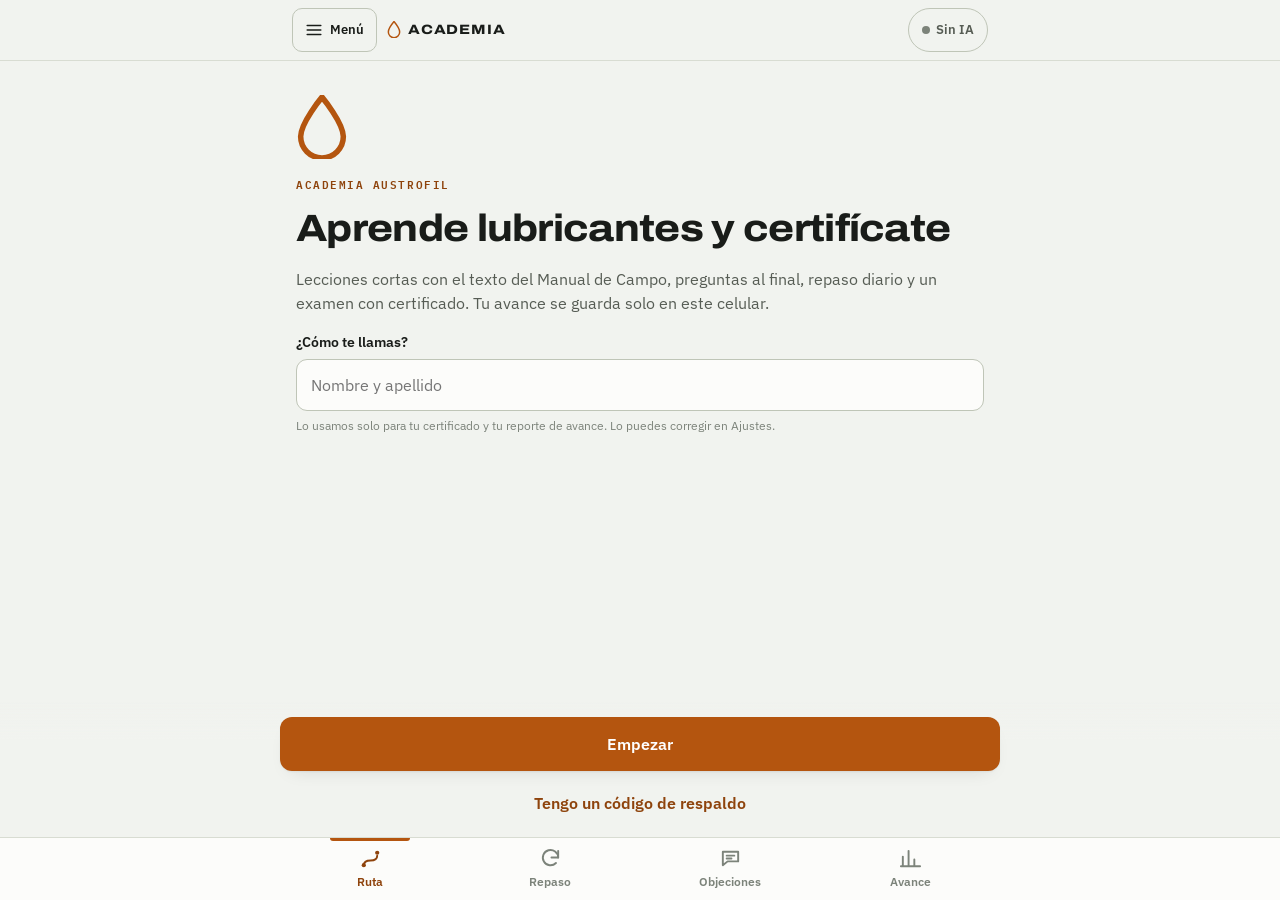
==== index.html @ 536350f5 "Academia Austrofil v1: tutor de lubricantes con el Manual de Campo - 4 niveles, 23 lecciones y 112 p" ====
<!doctype html>
<html lang="es">
<head>
<meta charset="utf-8">
<meta name="viewport" content="width=device-width, initial-scale=1, viewport-fit=cover">
<title>Academia Austrofil — Lubricantes</title>
<meta name="description" content="Tutor para que los asesores de Austrofil aprendan la línea de lubricantes con el Manual de Campo y se certifiquen.">
<meta name="theme-color" content="#B4550F">
<meta name="mobile-web-app-capable" content="yes">
<meta name="apple-mobile-web-app-capable" content="yes">
<meta name="apple-mobile-web-app-title" content="Academia">
<link rel="manifest" href="manifest.webmanifest">
<link rel="icon" type="image/png" sizes="192x192" href="icons/gota-192.png">
<link rel="apple-touch-icon" href="icons/gota-192.png">
<link rel="preconnect" href="https://fonts.googleapis.com">
<link rel="preconnect" href="https://fonts.gstatic.com" crossorigin>
<link rel="stylesheet" href="https://fonts.googleapis.com/css2?family=Archivo:wdth,wght@100..125,600..800&family=IBM+Plex+Mono:wght@500;600&family=IBM+Plex+Sans:wght@400;600&display=swap">
<style>
  :root{
    color-scheme:light dark;
    --ground:#F1F3EF; --surface:#FCFCFA; --surface-2:#E8EBE4;
    --ink:#191C19; --ink-2:#565C54; --ink-3:#7C837A;
    --rule:#D8DCD2; --rule-strong:#BFC5B7;
    --amber:#B4550F; --amber-ink:#8E430C; --amber-wash:#F6E7D6;
    --steel:#2C4A5C; --steel-wash:#DDE6EB;
    --warn:#9A3B26; --warn-wash:#F6E0DA;
    --ok:#2F6B45; --ok-wash:#DFEEE2;
    --on-amber:#FFFFFF;
    --shadow:0 1px 2px rgba(25,28,25,.05), 0 8px 20px -12px rgba(25,28,25,.18);
    --tabbar:62px; --safe-b:env(safe-area-inset-bottom, 0px);
  }
  @media (prefers-color-scheme: dark){
    :root:not([data-theme="light"]){
      --ground:#121513; --surface:#1A1E1A; --surface-2:#232823;
      --ink:#E9ECE6; --ink-2:#A2AB9E; --ink-3:#7E877B;
      --rule:#2D332C; --rule-strong:#3D453C;
      --amber:#E5943F; --amber-ink:#EFAA62; --amber-wash:#2E2318;
      --steel:#8FB3C6; --steel-wash:#1B2730;
      --warn:#DE8A72; --warn-wash:#33201A;
      --ok:#7FC796; --ok-wash:#18291D;
      --on-amber:#14110C;
      --shadow:0 1px 2px rgba(0,0,0,.3), 0 8px 20px -12px rgba(0,0,0,.6);
    }
  }
  :root[data-theme="dark"]{
    --ground:#121513; --surface:#1A1E1A; --surface-2:#232823;
    --ink:#E9ECE6; --ink-2:#A2AB9E; --ink-3:#7E877B;
    --rule:#2D332C; --rule-strong:#3D453C;
    --amber:#E5943F; --amber-ink:#EFAA62; --amber-wash:#2E2318;
    --steel:#8FB3C6; --steel-wash:#1B2730;
    --warn:#DE8A72; --warn-wash:#33201A;
    --ok:#7FC796; --ok-wash:#18291D;
    --on-amber:#14110C;
    --shadow:0 1px 2px rgba(0,0,0,.3), 0 8px 20px -12px rgba(0,0,0,.6);
  }
  :root[data-theme="light"]{color-scheme:light}
  :root[data-theme="dark"]{color-scheme:dark}

  *{box-sizing:border-box}
  html{-webkit-text-size-adjust:100%;-webkit-tap-highlight-color:transparent}
  body{margin:0;background:var(--ground);color:var(--ink);
    font-family:"IBM Plex Sans",-apple-system,BlinkMacSystemFont,"Segoe UI",Roboto,sans-serif;
    font-size:16px;line-height:1.55;-webkit-font-smoothing:antialiased;
    padding-top:env(safe-area-inset-top,0px)}
  h1,h2,h3{font-family:"Archivo",Impact,"Arial Narrow",sans-serif;
    font-variation-settings:"wdth" 112,"wght" 760;letter-spacing:-.018em;
    line-height:1.12;text-wrap:balance;margin:0}
  p{margin:0}
  button{font:inherit;color:inherit;background:none;border:0;cursor:pointer;padding:0}
  input,textarea{font:inherit;color:inherit}
  [hidden]{display:none!important}
  .mono{font-family:"IBM Plex Mono",ui-monospace,monospace;font-variant-numeric:tabular-nums}
  :focus-visible{outline:2px solid var(--amber);outline-offset:2px}
  @media (prefers-reduced-motion: reduce){*{transition:none!important;animation:none!important}}

  /* ===== barra superior ===== */
  .appbar{position:sticky;top:0;z-index:60;background:var(--ground);border-bottom:1px solid var(--rule)}
  .appbar-in{max-width:720px;margin:0 auto;display:flex;align-items:center;gap:10px;padding:8px 12px;min-height:56px}
  .burger{display:flex;align-items:center;gap:7px;padding:9px 12px;border-radius:10px;
    border:1px solid var(--rule-strong);font-size:13px;font-weight:600;min-height:44px}
  .burger svg{width:18px;height:18px}
  .brandmark{display:flex;align-items:center;gap:7px;margin-right:auto;min-width:0;
    font-family:"Archivo",sans-serif;font-variation-settings:"wdth" 118,"wght" 780;
    font-size:13.5px;text-transform:uppercase;letter-spacing:.06em;white-space:nowrap}
  .drop{width:14px;height:17px;flex:0 0 auto}
  .drop path{stroke:var(--amber)}
  .iachip{display:flex;align-items:center;gap:6px;padding:9px 13px;border-radius:999px;min-height:44px;
    border:1px solid var(--rule-strong);font-size:12.5px;font-weight:600;color:var(--ink-2)}
  .iachip .dot{width:8px;height:8px;border-radius:50%;background:var(--ink-3)}
  .iachip.on{border-color:var(--amber);color:var(--amber-ink)}
  .iachip.on .dot{background:var(--amber)}

  /* ===== menú lateral ===== */
  .scrim{position:fixed;inset:0;background:rgba(15,18,15,.44);z-index:80;opacity:0;pointer-events:none;transition:opacity .18s}
  .scrim.on{opacity:1;pointer-events:auto}
  .drawer{position:fixed;top:0;left:0;bottom:0;width:290px;max-width:86vw;z-index:90;
    background:var(--surface);border-right:1px solid var(--rule);transform:translateX(-100%);
    transition:transform .2s ease;display:flex;flex-direction:column;
    padding-top:env(safe-area-inset-top,0px);padding-bottom:var(--safe-b)}
  .drawer.on{transform:translateX(0)}
  .dhead{display:flex;align-items:center;gap:8px;padding:14px 16px 12px;border-bottom:1px solid var(--rule)}
  .dclose{margin-left:auto;font-size:26px;line-height:1;color:var(--ink-3);padding:6px 10px;min-height:44px}
  .dnav{flex:1;overflow-y:auto;padding:10px}
  .di{display:flex;align-items:center;gap:12px;width:100%;text-align:left;padding:12px 10px;min-height:48px;
    border-radius:9px;font-size:15px;font-weight:500;color:var(--ink-2)}
  .di .em{width:22px;text-align:center;font-size:17px}
  .di.on{background:var(--amber-wash);color:var(--amber-ink);font-weight:600}
  .dver{padding:14px 18px 10px;font-family:"IBM Plex Mono",monospace;font-size:11px;letter-spacing:.04em;
    color:var(--ink-3);border-top:1px solid var(--rule)}
  .dver b{color:var(--amber-ink);font-weight:600}

  /* ===== contenido ===== */
  main{max-width:720px;margin:0 auto;padding:0 16px calc(var(--tabbar) + var(--barra-h, 0px) + 28px + var(--safe-b))}
  body.sesion main{padding-bottom:calc(var(--barra-h, 0px) + 28px + var(--safe-b))}
  .vhead{padding:20px 0 14px}
  .kicker{font-family:"IBM Plex Mono",monospace;font-size:11px;letter-spacing:.14em;text-transform:uppercase;
    color:var(--amber-ink);font-weight:600}
  .vhead h1{font-size:clamp(26px,7.2vw,34px);margin-top:8px}
  .vhead p{margin-top:9px;font-size:15.5px;color:var(--ink-2);max-width:60ch}
  .hlabel{font-family:"IBM Plex Mono",monospace;font-size:11px;letter-spacing:.14em;text-transform:uppercase;
    color:var(--ink-3);font-weight:600;margin:24px 0 10px}
  .card{background:var(--surface);border:1px solid var(--rule);border-radius:12px;padding:15px}
  .stack{display:flex;flex-direction:column;gap:12px}
  .muted{color:var(--ink-2)}
  .small{font-size:13.5px}
  .tiny{font-size:12px;color:var(--ink-3)}
  .row{display:flex;align-items:center;gap:10px}
  .spacer{flex:1}

  /* botones grandes, para una mano */
  .btn{display:flex;align-items:center;justify-content:center;gap:8px;width:100%;min-height:54px;padding:12px 18px;
    border-radius:12px;background:var(--amber);color:var(--on-amber);font-weight:600;font-size:16px;text-align:center;
    box-shadow:var(--shadow);transition:transform .08s}
  .btn:active{transform:scale(.985)}
  .btn[disabled]{opacity:.45;box-shadow:none;cursor:default}
  a.btn,a.di{text-decoration:none}
  .btn.sec{background:var(--surface);color:var(--ink);border:1.5px solid var(--rule-strong);box-shadow:none}
  .btn.ghost{background:none;color:var(--amber-ink);box-shadow:none;min-height:48px}
  .btn.small{min-height:46px;font-size:14.5px;padding:10px 14px}
  .btns{display:flex;flex-direction:column;gap:10px}
  .btns2{display:grid;grid-template-columns:1fr 1fr;gap:10px}

  /* barra de acción fija abajo */
  .actionbar{position:fixed;left:0;right:0;bottom:calc(var(--tabbar) + var(--safe-b));z-index:50;
    background:linear-gradient(to top,var(--ground) 72%,transparent);padding:16px 16px 10px}
  body.sesion .actionbar{bottom:0;padding-bottom:calc(12px + var(--safe-b))}
  .actionbar-in{max-width:720px;margin:0 auto;display:flex;flex-direction:column;gap:8px}

  /* pestañas abajo */
  .tabbar{position:fixed;left:0;right:0;bottom:0;z-index:55;background:var(--surface);border-top:1px solid var(--rule);
    padding-bottom:var(--safe-b)}
  body.sesion .tabbar{display:none}
  .tabbar-in{max-width:720px;margin:0 auto;display:grid;grid-template-columns:repeat(4,1fr);height:var(--tabbar)}
  .tab{display:flex;flex-direction:column;align-items:center;justify-content:center;gap:3px;font-size:11.5px;
    font-weight:600;color:var(--ink-3);position:relative}
  .tab svg{width:23px;height:23px}
  .tab.on{color:var(--amber-ink)}
  .tab.on::before{content:"";position:absolute;top:0;left:28%;right:28%;height:3px;border-radius:0 0 3px 3px;background:var(--amber)}
  .tab .badge{position:absolute;top:7px;left:calc(50% + 6px);min-width:18px;height:18px;border-radius:9px;padding:0 5px;
    background:var(--amber);color:var(--on-amber);font-size:10.5px;line-height:18px;text-align:center}

  /* ===== ruta ===== */
  .lineas{display:flex;gap:8px;overflow-x:auto;padding:2px 0 6px;scrollbar-width:none}
  .lineas::-webkit-scrollbar{display:none}
  .lchip{flex:0 0 auto;display:flex;align-items:center;gap:7px;padding:9px 12px;border-radius:10px;min-height:44px;
    background:var(--surface);border:1px solid var(--rule);font-size:13.5px;font-weight:600;color:var(--ink-2)}
  .lchip .code{font-family:"IBM Plex Mono",monospace;font-size:12px;font-weight:600;color:var(--amber-ink);
    background:var(--amber-wash);padding:1px 6px;border-radius:4px}
  .lchip.on{border-color:var(--amber);color:var(--ink);box-shadow:inset 0 -3px 0 var(--amber)}
  .lchip.soon{opacity:.62}
  .lchip.soon small{font-weight:500;font-size:11px;color:var(--ink-3)}
  .kpis{display:grid;grid-template-columns:repeat(3,1fr);gap:8px;margin-top:14px}
  .kpi{background:var(--surface);border:1px solid var(--rule);border-radius:10px;padding:11px 12px}
  .kpi b{display:block;font-family:"Archivo",sans-serif;font-variation-settings:"wdth" 115,"wght" 770;font-size:22px;line-height:1.05}
  .kpi span{font-size:11.5px;color:var(--ink-3);line-height:1.25;display:block;margin-top:3px}
  .nivel{margin-top:18px}
  .nhead{display:flex;align-items:baseline;gap:10px;margin-bottom:8px}
  .nhead h2{font-size:20px}
  .nhead .st{margin-left:auto;font-size:12.5px;color:var(--ink-3);white-space:nowrap}
  .nivel.lock .nhead h2{color:var(--ink-3)}
  .modulo{background:var(--surface);border:1px solid var(--rule);border-radius:12px;overflow:hidden;margin-bottom:10px}
  .mtit{font-family:"IBM Plex Mono",monospace;font-size:10.5px;letter-spacing:.12em;text-transform:uppercase;
    color:var(--ink-3);font-weight:600;padding:11px 14px 4px}
  .lec{display:flex;align-items:center;gap:12px;width:100%;text-align:left;padding:12px 14px;min-height:60px;
    border-top:1px solid var(--rule)}
  .mtit + .lec{border-top:0}
  .lec .ico{flex:0 0 auto;width:32px;height:32px;border-radius:50%;display:flex;align-items:center;justify-content:center;
    background:var(--surface-2);color:var(--ink-3);font-family:"IBM Plex Mono",monospace;font-size:12px;font-weight:600}
  .lec .ico svg{width:17px;height:17px}
  .lec.ok .ico{background:var(--ok-wash);color:var(--ok)}
  .lec.next .ico{background:var(--amber);color:var(--on-amber)}
  .lec .tx{flex:1;min-width:0}
  .lec .tx b{display:block;font-size:15px;font-weight:600;line-height:1.3}
  .lec .tx span{display:block;font-size:12.5px;color:var(--ink-3);margin-top:2px}
  .lec[disabled]{opacity:.55;cursor:default}
  .examcard{border:1.5px dashed var(--rule-strong);border-radius:12px;padding:16px;margin-top:18px}
  .examcard.on{border:1.5px solid var(--amber);background:var(--amber-wash)}
  .examcard h2{font-size:19px}

  /* ===== lección ===== */
  .lhead{padding:18px 0 6px}
  .crumb{font-size:12.5px;color:var(--ink-3)}
  .lhead h1{font-size:clamp(25px,7vw,32px);margin-top:6px}
  .meta{display:flex;flex-wrap:wrap;gap:6px;margin-top:10px}
  .pill{font-family:"IBM Plex Mono",monospace;font-size:10.5px;letter-spacing:.06em;text-transform:uppercase;font-weight:600;
    padding:4px 8px;border-radius:5px;background:var(--surface-2);color:var(--ink-2)}
  .pill.amber{background:var(--amber-wash);color:var(--amber-ink)}
  .pill.ia{background:var(--steel-wash);color:var(--steel)}
  .pill.ok{background:var(--ok-wash);color:var(--ok)}
  .cuerpo{display:flex;flex-direction:column;gap:12px;margin-top:14px;font-size:15.5px}
  .cuerpo h3{font-size:18px;margin:12px 0 0}
  .cuerpo h4{margin:6px 0 0;font-family:"Archivo",sans-serif;font-variation-settings:"wdth" 110,"wght" 740;font-size:15.5px}
  .cuerpo .lead{font-size:16.5px;color:var(--ink)}
  .cuerpo ul{margin:0;padding-left:20px;display:flex;flex-direction:column;gap:7px}
  .call{border-radius:10px;padding:13px 14px;font-size:15px;display:flex;flex-direction:column;gap:6px;background:var(--amber-wash)}
  .call .lbl{font-family:"IBM Plex Mono",monospace;font-size:10.5px;letter-spacing:.12em;text-transform:uppercase;font-weight:600;color:var(--amber-ink)}
  .call.err{background:var(--warn-wash)} .call.err .lbl{color:var(--warn)}
  .call.src{background:var(--steel-wash)} .call.src .lbl{color:var(--steel)}
  .call.qa{background:var(--surface);border:1px solid var(--rule);border-left:3px solid var(--steel)}
  .call.qa .lbl{color:var(--steel)}
  .filas{display:flex;flex-direction:column;border:1px solid var(--rule);border-radius:10px;background:var(--surface);overflow:hidden}
  .fila{padding:11px 13px;border-top:1px solid var(--rule);font-size:14.5px}
  .fila:first-child{border-top:0}
  .fila > b{display:block;font-weight:600;color:var(--ink)}
  .fila .c{display:block;color:var(--ink-2);margin-top:2px}
  .fila .c i{font-style:normal;font-family:"IBM Plex Mono",monospace;font-size:10.5px;letter-spacing:.06em;
    text-transform:uppercase;color:var(--ink-3);margin-right:5px}
  .dato{background:var(--surface);border:1px solid var(--rule);border-radius:10px;padding:11px 13px;font-size:14.5px}
  .dato b{color:var(--amber-ink)}
  .marcas{display:flex;flex-wrap:wrap;gap:6px}
  .marca{font-size:12.5px;padding:4px 9px;border-radius:5px;background:var(--surface-2);color:var(--ink-2);border:1px solid var(--rule)}
  .marca.own{background:var(--amber-wash);color:var(--amber-ink);border-color:transparent;font-weight:600}
  .marca.grp{background:var(--steel-wash);color:var(--steel);border-color:transparent}
  .cab{font-family:"Archivo",sans-serif;font-variation-settings:"wdth" 112,"wght" 760;font-size:17px;margin-top:6px}
  .cab small{font-family:"IBM Plex Mono",monospace;font-size:10px;letter-spacing:.08em;text-transform:uppercase;
    color:var(--ink-3);font-weight:600;margin-left:6px}
  .fuentes{margin-top:18px;font-size:12.5px;color:var(--ink-3);border-top:1px solid var(--rule);padding-top:10px}

  /* ===== preguntas ===== */
  .qtop{display:flex;align-items:center;gap:10px;padding:14px 0 4px}
  .qbar{flex:1;height:7px;border-radius:4px;background:var(--surface-2);overflow:hidden}
  .qbar i{display:block;height:100%;background:var(--amber);border-radius:4px;transition:width .2s}
  .qx{min-height:44px;min-width:44px;font-size:24px;color:var(--ink-3);line-height:1}
  .qn{font-family:"IBM Plex Mono",monospace;font-size:12px;color:var(--ink-3)}
  .qtipo{margin-top:10px}
  .qtext{font-family:"Archivo",sans-serif;font-variation-settings:"wdth" 104,"wght" 680;font-size:20px;line-height:1.3;
    letter-spacing:-.01em;margin:8px 0 16px;text-wrap:pretty}
  .opts{display:flex;flex-direction:column;gap:10px}
  .opt{display:flex;align-items:center;gap:12px;width:100%;text-align:left;min-height:56px;padding:12px 14px;
    border-radius:12px;background:var(--surface);border:1.5px solid var(--rule-strong);font-size:15.5px;line-height:1.35}
  .opt .k{flex:0 0 auto;width:28px;height:28px;border-radius:50%;border:1.5px solid var(--rule-strong);display:flex;
    align-items:center;justify-content:center;font-family:"IBM Plex Mono",monospace;font-size:12px;font-weight:600;color:var(--ink-3)}
  .opt.sel{border-color:var(--amber);background:var(--amber-wash)}
  .opt.sel .k{border-color:var(--amber);background:var(--amber);color:var(--on-amber)}
  .opt.ok{border-color:var(--ok);background:var(--ok-wash)}
  .opt.ok .k{border-color:var(--ok);background:var(--ok);color:var(--surface)}
  .opt.bad{border-color:var(--warn);background:var(--warn-wash)}
  .opt.bad .k{border-color:var(--warn);background:var(--warn);color:var(--surface)}
  .opt[disabled]{cursor:default}
  .vf{display:grid;grid-template-columns:1fr 1fr;gap:10px}
  .vf .opt{justify-content:center;font-weight:600;min-height:64px}
  .match{display:grid;grid-template-columns:1fr 1fr;gap:9px}
  .mcol{display:flex;flex-direction:column;gap:9px}
  .mi{position:relative;min-height:58px;padding:10px 11px;border-radius:11px;background:var(--surface);
    border:1.5px solid var(--rule-strong);font-size:14px;line-height:1.3;text-align:left;width:100%}
  .mi.sel{border-color:var(--amber);background:var(--amber-wash)}
  .mi.paired{border-style:solid}
  .mi .tagn{position:absolute;top:-8px;right:-6px;width:22px;height:22px;border-radius:50%;font-size:11.5px;font-weight:600;
    display:flex;align-items:center;justify-content:center;color:#fff;font-family:"IBM Plex Mono",monospace}
  .mi.ok{border-color:var(--ok);background:var(--ok-wash)}
  .mi.bad{border-color:var(--warn);background:var(--warn-wash)}
  .mhint{font-size:13px;color:var(--ink-3);margin-top:10px}
  .fb{margin-top:16px;border-radius:12px;padding:14px;display:flex;flex-direction:column;gap:8px}
  .fb.ok{background:var(--ok-wash)} .fb.bad{background:var(--warn-wash)}
  .fb h3{font-size:17px} .fb.ok h3{color:var(--ok)} .fb.bad h3{color:var(--warn)}
  .cita{font-size:14.5px;border-left:3px solid var(--amber);padding-left:11px;color:var(--ink)}
  .cita small{display:block;margin-top:5px;font-size:12px;color:var(--ink-3)}
  .iabox{font-size:14.5px;white-space:pre-wrap;background:var(--surface);border:1px solid var(--rule);border-radius:10px;
    padding:11px 12px;max-height:46vh;overflow:auto}
  .iabox.dots::after{content:"…";animation:blink 1s infinite}
  @keyframes blink{50%{opacity:.2}}
  .ianote{font-size:13px;color:var(--ink-2)}
  .ianote.err{color:var(--warn)}

  /* ===== resultado ===== */
  .score{text-align:center;padding:26px 0 8px}
  .score .big{font-family:"IBM Plex Mono",monospace;font-weight:600;font-size:clamp(46px,15vw,66px);line-height:1;letter-spacing:-.03em}
  .score .big.ok{color:var(--ok)} .score .big.bad{color:var(--warn)}
  .score h1{font-size:24px;margin-top:12px}
  .score p{margin-top:8px;color:var(--ink-2)}
  .fallo{background:var(--surface);border:1px solid var(--rule);border-radius:12px;padding:13px 14px;display:flex;flex-direction:column;gap:7px}
  .fallo .q{font-weight:600;font-size:15px}
  .fallo .a{font-size:14px}
  .fallo .a b{color:var(--ok)}

  /* ===== repaso / avance ===== */
  .racha{display:flex;align-items:center;gap:14px}
  .racha .n{font-family:"Archivo",sans-serif;font-variation-settings:"wdth" 115,"wght" 790;font-size:40px;line-height:1;color:var(--amber)}
  .cajas{display:grid;grid-template-columns:repeat(5,1fr);gap:6px;margin-top:12px}
  .caja{background:var(--surface-2);border-radius:8px;padding:8px 4px;text-align:center}
  .caja b{display:block;font-family:"IBM Plex Mono",monospace;font-size:17px}
  .caja span{display:block;font-size:11px;color:var(--ink-2);font-weight:600}
  .caja small{display:block;font-size:10.5px;color:var(--ink-3)}
  pre.export{white-space:pre-wrap;font-family:"IBM Plex Mono",monospace;font-size:12.5px;line-height:1.5;margin:0;
    background:var(--surface);border:1px solid var(--rule);border-radius:10px;padding:12px}
  .codebox{font-family:"IBM Plex Mono",monospace;font-size:11.5px;word-break:break-all;max-height:120px;overflow:auto;
    background:var(--surface);border:1px solid var(--rule);border-radius:10px;padding:10px}
  .field{display:flex;flex-direction:column;gap:6px}
  .field label{font-size:13.5px;font-weight:600}
  .inp{width:100%;min-height:52px;padding:12px 14px;border-radius:11px;border:1.5px solid var(--rule-strong);
    background:var(--surface);font-size:16px}
  textarea.inp{min-height:120px;resize:vertical;line-height:1.45}
  .inp:focus{border-color:var(--amber);outline:none}
  .seg{display:grid;grid-template-columns:repeat(3,1fr);gap:6px}
  .seg button{min-height:46px;border-radius:10px;border:1.5px solid var(--rule-strong);background:var(--surface);font-size:14px;font-weight:600}
  .seg button.on{border-color:var(--amber);background:var(--amber-wash);color:var(--amber-ink)}
  .cset-steps{margin:6px 0 0;padding-left:20px;font-size:14.5px;display:flex;flex-direction:column;gap:5px}
  .cset-steps a{color:var(--amber-ink);font-weight:600}
  .stt{font-size:13.5px;color:var(--ink-2)} .stt.ok{color:var(--ok)} .stt.err{color:var(--warn)}

  /* ===== simulador ===== */
  .obj{display:flex;align-items:center;gap:12px;width:100%;text-align:left;padding:14px;min-height:64px;
    background:var(--surface);border:1px solid var(--rule);border-radius:12px}
  .obj .q{font-family:"Archivo",sans-serif;font-variation-settings:"wdth" 108,"wght" 720;font-size:16.5px;flex:1}
  .obj .st{font-size:12px;color:var(--ink-3)}
  .cliente{background:var(--surface);border:1px solid var(--rule);border-radius:14px 14px 14px 4px;padding:14px 15px;
    font-size:18px;font-family:"Archivo",sans-serif;font-variation-settings:"wdth" 104,"wght" 700;margin-top:6px}
  .paso{margin-top:18px}
  .crit{display:flex;flex-direction:column;gap:7px;margin-top:8px}
  .crit div{display:flex;gap:9px;font-size:14.5px}
  .crit .s{flex:0 0 auto;width:22px;height:22px;border-radius:50%;display:flex;align-items:center;justify-content:center;font-size:12px;font-weight:700}
  .crit .s.ok{background:var(--ok-wash);color:var(--ok)} .crit .s.bad{background:var(--warn-wash);color:var(--warn)}

  /* ===== varios ===== */
  .banner{position:fixed;left:12px;right:12px;bottom:calc(var(--tabbar) + 12px + var(--safe-b));z-index:70;max-width:696px;margin:0 auto;
    background:var(--ink);color:var(--ground);border-radius:12px;padding:10px 10px 10px 14px;display:flex;align-items:center;gap:10px;
    box-shadow:var(--shadow);font-size:14.5px}
  body.sesion .banner{bottom:calc(96px + var(--safe-b))}
  .banner button{min-height:44px;padding:0 14px;border-radius:9px;background:var(--amber);color:var(--on-amber);font-weight:600;white-space:nowrap}
  .toast{position:fixed;left:50%;transform:translateX(-50%);bottom:calc(var(--tabbar) + 22px + var(--safe-b));z-index:75;
    background:var(--ink);color:var(--ground);padding:10px 16px;border-radius:10px;font-size:14px;max-width:88vw;box-shadow:var(--shadow)}
  .sheet-bg{position:fixed;inset:0;z-index:95;background:rgba(15,18,15,.5);display:flex;align-items:flex-end;justify-content:center}
  .sheet{width:100%;max-width:720px;background:var(--surface);border-radius:16px 16px 0 0;padding:20px 16px calc(16px + var(--safe-b));
    display:flex;flex-direction:column;gap:12px}
  .sheet h2{font-size:20px}
  .welcome{padding:34px 0 0;display:flex;flex-direction:column;gap:16px}
  .welcome .gota{width:52px;height:64px}
  .welcome h1{font-size:clamp(28px,8vw,38px)}
  canvas.cert{width:100%;height:auto;border-radius:10px;border:1px solid var(--rule);background:#fff;display:block}
  .lockmsg{font-size:13.5px;color:var(--ink-3)}
  @media (min-width:720px){ .match{gap:12px} }
</style>
</head>
<body>
<svg width="0" height="0" style="position:absolute" aria-hidden="true">
  <symbol id="i-gota" viewBox="0 0 24 30"><path d="M12 1C12 1 2 13 2 19.5A10 10 0 0 0 22 19.5C22 13 12 1 12 1Z" fill="none" stroke="#B4550F" stroke-width="2.6"/></symbol>
  <symbol id="i-ruta" viewBox="0 0 24 24"><path d="M5 19c0-4 3-5 7-5s7-1 7-5" fill="none" stroke="currentColor" stroke-width="2" stroke-linecap="round"/><circle cx="5" cy="19" r="2.2" fill="currentColor"/><circle cx="19" cy="6" r="2.2" fill="currentColor"/></symbol>
  <symbol id="i-repaso" viewBox="0 0 24 24"><path d="M20 11a8 8 0 1 0-2.3 5.7" fill="none" stroke="currentColor" stroke-width="2" stroke-linecap="round"/><path d="M20 4v7h-7" fill="none" stroke="currentColor" stroke-width="2" stroke-linecap="round" stroke-linejoin="round"/></symbol>
  <symbol id="i-sim" viewBox="0 0 24 24"><path d="M4 5h16v10H9l-5 4z" fill="none" stroke="currentColor" stroke-width="2" stroke-linejoin="round"/><path d="M8 9h8M8 12h5" stroke="currentColor" stroke-width="2" stroke-linecap="round"/></symbol>
  <symbol id="i-avance" viewBox="0 0 24 24"><path d="M4 20V10M10 20V4M16 20v-7M22 20H2" fill="none" stroke="currentColor" stroke-width="2" stroke-linecap="round"/></symbol>
  <symbol id="i-check" viewBox="0 0 24 24"><path d="M5 12.5l4.5 4.5L19 7.5" fill="none" stroke="currentColor" stroke-width="2.6" stroke-linecap="round" stroke-linejoin="round"/></symbol>
  <symbol id="i-lock" viewBox="0 0 24 24"><rect x="5" y="11" width="14" height="10" rx="2" fill="none" stroke="currentColor" stroke-width="2"/><path d="M8 11V8a4 4 0 0 1 8 0v3" fill="none" stroke="currentColor" stroke-width="2"/></symbol>
</svg>

<header class="appbar">
  <div class="appbar-in">
    <button class="burger" id="burger" aria-label="Abrir menú" aria-controls="drawer" aria-expanded="false">
      <svg viewBox="0 0 24 24" fill="none" stroke="currentColor" stroke-width="2.2" stroke-linecap="round"><path d="M3 6h18M3 12h18M3 18h18"/></svg>
      Menú
    </button>
    <span class="brandmark"><svg class="drop" aria-hidden="true"><use href="#i-gota"/></svg>Academia</span>
    <button class="iachip" id="iachip" aria-label="Inteligencia artificial"><span class="dot"></span><span id="iachiptx">Sin IA</span></button>
  </div>
</header>

<div class="scrim" id="scrim"></div>
<aside class="drawer" id="drawer" aria-label="Menú">
  <div class="dhead">
    <span class="brandmark"><svg class="drop" aria-hidden="true"><use href="#i-gota"/></svg>Academia Austrofil</span>
    <button class="dclose" id="dclose" aria-label="Cerrar menú">&times;</button>
  </div>
  <nav class="dnav" id="dnav"></nav>
  <div class="dver" id="dver"></div>
</aside>

<main id="app" tabindex="-1"></main>

<nav class="tabbar" aria-label="Secciones">
  <div class="tabbar-in">
    <button class="tab" data-tab="ruta"><svg aria-hidden="true"><use href="#i-ruta"/></svg>Ruta</button>
    <button class="tab" data-tab="repaso"><svg aria-hidden="true"><use href="#i-repaso"/></svg>Repaso<span class="badge" id="badge-repaso" hidden></span></button>
    <button class="tab" data-tab="simulador"><svg aria-hidden="true"><use href="#i-sim"/></svg>Objeciones</button>
    <button class="tab" data-tab="avance"><svg aria-hidden="true"><use href="#i-avance"/></svg>Avance</button>
  </div>
</nav>

<div class="banner" id="banner-act" role="status" hidden><span class="spacer" id="banner-tx">Hay una versión nueva de la Academia.</span><button id="banner-btn">Actualizar</button></div>
<div class="toast" id="toast" role="status" hidden></div>

<template id="guia-ia"><!-- <GUIA-IA> --><ol class="cset-steps">
        <li>Abre <a href="https://aistudio.google.com/apikey" target="_blank" rel="noopener">aistudio.google.com/apikey</a> y entra con tu cuenta de Google (Gmail).</li>
        <li>Toca <b>Create API key</b> (Crear clave de API) y copia la clave.</li>
        <li>Pégala aquí abajo y toca <b>Guardar</b>.</li>
      </ol><!-- </GUIA-IA> --></template>
<script type="application/json" id="datos-academia">{"manual":{"version":20,"fecha":"19-09-2026","sha256":"822546895e78d7ce0b1b5d288cc75c8545db131174760867654b5da00852d4e9","repo":"https://github.com/diegobarcoello-maker/manual-austrofil"},"lineas":[{"codigo":11,"nombre":"Lubricantes","niveles":[{"id":"11-N1","titulo":"Fundamentos","modulos":[{"id":"11-M01","titulo":"Qué hace el aceite","lecciones":[{"id":"11-L01","titulo":"Qué es lubricar","palabras":221,"minutos":2,"fuentes":[{"vista":"v-lubricantes","sub":"lu1","texto":"Lubricantes › Qué es lubricar"}],"cuerpo":[{"id":"lu1.1","t":"p","f":"Dos piezas de metal rozándose se destruyen. Lubricar es meter entre ellas una película de aceite tan fina que no se tocan: rozan contra el aceite, no entre sí.","cls":"lead"},{"id":"lu1.2","t":"p","f":"Pero reducir fricción es solo una de las seis cosas que hace el aceite dentro de un motor. Las otras cinco son las que casi nadie menciona y las que justifican el precio.","cls":"what"},{"id":"lu1.3","t":"fila","f":"**Lubricar** — Separa las piezas con una película de aceite para que no haya contacto metal con metal.","cols":["Función","Qué hace"],"cells":["**Lubricar**","Separa las piezas con una película de aceite para que no haya contacto metal con metal."]},{"id":"lu1.4","t":"fila","f":"**Refrigerar** — Se lleva el calor de pistones, cojinetes y árbol de levas hacia el cárter. Donde el refrigerante no llega, el aceite es el único que enfría.","cols":["Función","Qué hace"],"cells":["**Refrigerar**","Se lleva el calor de pistones, cojinetes y árbol de levas hacia el cárter. Donde el refrigerante no llega, el aceite es el único que enfría."]},{"id":"lu1.5","t":"fila","f":"**Limpiar** — Arrastra hollín, partículas de desgaste y residuos de combustión, y los mantiene en suspensión hasta que el filtro los atrapa.","cols":["Función","Qué hace"],"cells":["**Limpiar**","Arrastra hollín, partículas de desgaste y residuos de combustión, y los mantiene en suspensión hasta que el filtro los atrapa."]},{"id":"lu1.6","t":"fila","f":"**Sellar** — Cierra la holgura entre pistón, anillos y cilindro. Sin ese sello se pierde compresión y con ella, potencia.","cols":["Función","Qué hace"],"cells":["**Sellar**","Cierra la holgura entre pistón, anillos y cilindro. Sin ese sello se pierde compresión y con ella, potencia."]},{"id":"lu1.7","t":"fila","f":"**Proteger** — Neutraliza los ácidos de la combustión y cubre el metal para que no se corroa cuando el motor está apagado.","cols":["Función","Qué hace"],"cells":["**Proteger**","Neutraliza los ácidos de la combustión y cubre el metal para que no se corroa cuando el motor está apagado."]},{"id":"lu1.8","t":"fila","f":"**Amortiguar** — Absorbe los golpes entre piezas y baja el ruido mecánico.","cols":["Función","Qué hace"],"cells":["**Amortiguar**","Absorbe los golpes entre piezas y baja el ruido mecánico."]},{"id":"lu1.9","t":"nota","f":"Un motor bien lubricado **dura más, gasta menos combustible, entrega su potencia y va menos al taller**. Todo eso sale de un galón que cuesta una fracción de abrir un motor. Ese es el argumento.","lbl":"El beneficio, dicho como lo entiende el cliente","k":"key"}],"preguntas":[{"id":"11-L01-P1","tipo":"opcion","enunciado":"¿Qué es lubricar?","opciones":["Meter entre dos piezas de metal una película de aceite tan fina que no se tocan","Enfriar el motor con agua y refrigerante","Llenar el cárter hasta el tope","Limpiar el motor por fuera"],"correcta":0,"cita":"Lubricar es meter entre ellas una película de aceite tan fina que no se tocan","fuente":{"vista":"v-lubricantes","sub":"lu1","texto":"Lubricantes › Qué es lubricar","bloque":"lu1.1"}},{"id":"11-L01-P2","tipo":"vf","enunciado":"Reducir la fricción es la única función del aceite dentro del motor.","correcta":false,"cita":"reducir fricción es solo una de las seis cosas que hace el aceite dentro de un motor","fuente":{"vista":"v-lubricantes","sub":"lu1","texto":"Lubricantes › Qué es lubricar","bloque":"lu1.2"}},{"id":"11-L01-P3","tipo":"emparejar","enunciado":"Empareja cada función del aceite con lo que hace.","pares":[["Refrigerar","Se lleva el calor de pistones, cojinetes y árbol de levas"],["Limpiar","Arrastra el hollín y lo mantiene en suspensión hasta el filtro"],["Sellar","Cierra la holgura entre pistón, anillos y cilindro"],["Amortiguar","Absorbe los golpes entre piezas y baja el ruido"]],"cita":"Refrigerar — Se lleva el calor de pistones, cojinetes y árbol de levas hacia el cárter. Donde el refrigerante no llega, el aceite es el único que enfría. · Limpiar — Arrastra hollín, partículas de desgaste y residuos de combustión, y los mantiene en suspensión hasta que el filtro los atrapa. · Sellar — Cierra la holgura entre pistón, anillos y cilindro. Sin ese sello se pierde compresión y con ella, potencia. · Amortiguar — Absorbe los golpes entre piezas y baja el ruido mecánico.","fuente":{"vista":"v-lubricantes","sub":"lu1","texto":"Lubricantes › Qué es lubricar","bloques":["lu1.4","lu1.5","lu1.6","lu1.8"]}},{"id":"11-L01-P4","tipo":"opcion","enunciado":"¿Cómo se dice el beneficio para que el cliente lo entienda?","opciones":["Un motor bien lubricado dura más, gasta menos combustible, entrega su potencia y va menos al taller","El aceite más caro siempre es el mejor","El aceite se cambia solo cuando baja el nivel","El color del aceite dice su calidad"],"correcta":0,"cita":"Un motor bien lubricado dura más, gasta menos combustible, entrega su potencia y va menos al taller.","fuente":{"vista":"v-lubricantes","sub":"lu1","texto":"Lubricantes › Qué es lubricar","bloque":"lu1.9"}},{"id":"11-L01-P5","tipo":"vf","enunciado":"El aceite también protege: neutraliza los ácidos de la combustión y cubre el metal para que no se corroa con el motor apagado.","correcta":true,"cita":"Neutraliza los ácidos de la combustión y cubre el metal para que no se corroa cuando el motor está apagado.","fuente":{"vista":"v-lubricantes","sub":"lu1","texto":"Lubricantes › Qué es lubricar","bloque":"lu1.7"}}]}]},{"id":"11-M02","titulo":"Bases y aditivos","lecciones":[{"id":"11-L02","titulo":"La base: cinco grupos","palabras":210,"minutos":2,"fuentes":[{"vista":"v-lubricantes","sub":"lu2","texto":"Lubricantes › De qué está hecho"}],"cuerpo":[{"id":"lu2.1","t":"p","f":"Dos cosas, nada más: una base y un paquete de aditivos. Toda la diferencia entre un aceite barato y uno caro está en esas dos.","cls":"lead"},{"id":"lu2.2","t":"dato","f":"**70–90 %** Aceite base — el cuerpo del producto"},{"id":"lu2.3","t":"dato","f":"**10–30 %** Aditivos — las propiedades"},{"id":"lu2.4","t":"h3","f":"La base: cinco grupos","h3":"La base: cinco grupos"},{"id":"lu2.5","t":"p","f":"El API clasifica todas las bases del mundo en cinco grupos. Saber en cuál está un aceite explica su precio de golpe.","h3":"La base: cinco grupos","cls":"what"},{"id":"lu2.6","t":"fila","f":"**I** — Refinado con solventes. Menos del 90 % de saturados, índice de viscosidad 90–105. El más básico y económico. — Mineral","cols":["Grupo","Qué es","Se vende como"],"cells":["**I**","Refinado con solventes. Menos del 90 % de saturados, índice de viscosidad 90–105. El más básico y económico.","Mineral"],"h3":"La base: cinco grupos"},{"id":"lu2.7","t":"fila","f":"**II** — Hidrotratado. Más del 90 % de saturados, menos de 0,03 % de azufre. Incoloro y más resistente a la oxidación. — Mineral","cols":["Grupo","Qué es","Se vende como"],"cells":["**II**","Hidrotratado. Más del 90 % de saturados, menos de 0,03 % de azufre. Incoloro y más resistente a la oxidación.","Mineral"],"h3":"La base: cinco grupos"},{"id":"lu2.8","t":"fila","f":"**III** — Hidrotratamiento severo. Índice de viscosidad sobre 120. Es mineral de origen, pero la industria lo vende como sintético. — Sintético comercial","cols":["Grupo","Qué es","Se vende como"],"cells":["**III**","Hidrotratamiento severo. Índice de viscosidad sobre 120. Es mineral de origen, pero la industria lo vende como sintético.","Sintético comercial"],"h3":"La base: cinco grupos"},{"id":"lu2.9","t":"fila","f":"**IV** — PAO, polialfaolefinas: moléculas fabricadas en planta, todas iguales. Rango de temperatura muy amplio. — Sintético real","cols":["Grupo","Qué es","Se vende como"],"cells":["**IV**","PAO, polialfaolefinas: moléculas fabricadas en planta, todas iguales. Rango de temperatura muy amplio.","Sintético real"],"h3":"La base: cinco grupos"},{"id":"lu2.10","t":"fila","f":"**V** — Todo lo demás: ésteres, siliconas, poliglicoles. Es la base de los aceites de competición. — Sintético especial","cols":["Grupo","Qué es","Se vende como"],"cells":["**V**","Todo lo demás: ésteres, siliconas, poliglicoles. Es la base de los aceites de competición.","Sintético especial"],"h3":"La base: cinco grupos"},{"id":"lu2.11","t":"nota","f":"Un \"100 % sintético\" de Grupo III y uno de Grupo IV no son lo mismo. El III sale del petróleo con refinado severo; el IV se fabrica molécula por molécula. Por eso dos sintéticos pueden costar muy distinto y ambos decir la verdad.","lbl":"El detalle que nadie aclara en el mostrador","k":"err","h3":"La base: cinco grupos"}],"preguntas":[{"id":"11-L02-P1","tipo":"opcion","enunciado":"¿De qué está hecho un lubricante?","opciones":["De una base y un paquete de aditivos","Solo de aceite mineral refinado","De aceite y agua desmineralizada","De base sintética y grasa"],"correcta":0,"cita":"Dos cosas, nada más: una base y un paquete de aditivos.","fuente":{"vista":"v-lubricantes","sub":"lu2","texto":"Lubricantes › De qué está hecho","bloque":"lu2.1"}},{"id":"11-L02-P2","tipo":"opcion","enunciado":"¿Qué parte de un lubricante es aceite base?","opciones":["Entre el 70 y el 90 %","Entre el 10 y el 30 %","La mitad exacta","Menos del 10 %"],"correcta":0,"cita":"70–90 % Aceite base — el cuerpo del producto","fuente":{"vista":"v-lubricantes","sub":"lu2","texto":"Lubricantes › De qué está hecho","bloque":"lu2.2"}},{"id":"11-L02-P3","tipo":"emparejar","enunciado":"Empareja cada grupo de base con cómo se vende.","pares":[["Grupos I y II","Mineral"],["Grupo III","Sintético comercial"],["Grupo IV (PAO)","Sintético real"],["Grupo V (ésteres)","Sintético especial"]],"cita":"I — Refinado con solventes. Menos del 90 % de saturados, índice de viscosidad 90–105. El más básico y económico. — Mineral · II — Hidrotratado. Más del 90 % de saturados, menos de 0,03 % de azufre. Incoloro y más resistente a la oxidación. — Mineral · III — Hidrotratamiento severo. Índice de viscosidad sobre 120. Es mineral de origen, pero la industria lo vende como sintético. — Sintético comercial · IV — PAO, polialfaolefinas: moléculas fabricadas en planta, todas iguales. Rango de temperatura muy amplio. — Sintético real · V — Todo lo demás: ésteres, siliconas, poliglicoles. Es la base de los aceites de competición. — Sintético especial","fuente":{"vista":"v-lubricantes","sub":"lu2","texto":"Lubricantes › De qué está hecho › La base: cinco grupos","bloques":["lu2.6","lu2.7","lu2.8","lu2.9","lu2.10"]}},{"id":"11-L02-P4","tipo":"vf","enunciado":"Un «100 % sintético» de Grupo III y uno de Grupo IV son exactamente lo mismo.","correcta":false,"cita":"Un \"100 % sintético\" de Grupo III y uno de Grupo IV no son lo mismo.","fuente":{"vista":"v-lubricantes","sub":"lu2","texto":"Lubricantes › De qué está hecho › La base: cinco grupos","bloque":"lu2.11"}},{"id":"11-L02-P5","tipo":"opcion","enunciado":"¿Qué es una base de Grupo III?","opciones":["Mineral de origen con hidrotratamiento severo, que la industria vende como sintético","Moléculas fabricadas en planta, todas iguales (PAO)","Ésteres y siliconas de competición","Refinado con solventes, el más básico y económico"],"correcta":0,"cita":"Es mineral de origen, pero la industria lo vende como sintético.","fuente":{"vista":"v-lubricantes","sub":"lu2","texto":"Lubricantes › De qué está hecho › La base: cinco grupos","bloque":"lu2.8"}}]},{"id":"11-L03","titulo":"Los aditivos y por qué se gastan","palabras":207,"minutos":2,"fuentes":[{"vista":"v-lubricantes","sub":"lu2","texto":"Lubricantes › De qué está hecho"}],"cuerpo":[{"id":"lu2.12","t":"h3","f":"Los aditivos: qué hace cada uno","h3":"Los aditivos: qué hace cada uno"},{"id":"lu2.13","t":"fila","f":"**Detergentes** — Mantienen limpias las piezas metálicas y neutralizan los ácidos de la combustión.","cols":["Aditivo","Para qué sirve"],"cells":["**Detergentes**","Mantienen limpias las piezas metálicas y neutralizan los ácidos de la combustión."],"h3":"Los aditivos: qué hace cada uno"},{"id":"lu2.14","t":"fila","f":"**Dispersantes** — Mantienen el hollín en suspensión fina para que no se junte ni se deposite. Son los que evitan los lodos.","cols":["Aditivo","Para qué sirve"],"cells":["**Dispersantes**","Mantienen el hollín en suspensión fina para que no se junte ni se deposite. Son los que evitan los lodos."],"h3":"Los aditivos: qué hace cada uno"},{"id":"lu2.15","t":"fila","f":"**Antidesgaste** — Forman película protectora donde la presión es tan alta que el aceite solo no alcanza. El más conocido es el ZDDP.","cols":["Aditivo","Para qué sirve"],"cells":["**Antidesgaste**","Forman película protectora donde la presión es tan alta que el aceite solo no alcanza. El más conocido es el ZDDP."],"h3":"Los aditivos: qué hace cada uno"},{"id":"lu2.16","t":"fila","f":"**Antioxidantes** — Frenan el envejecimiento del aceite por calor y oxígeno. Retrasan ácidos y lodos.","cols":["Aditivo","Para qué sirve"],"cells":["**Antioxidantes**","Frenan el envejecimiento del aceite por calor y oxígeno. Retrasan ácidos y lodos."],"h3":"Los aditivos: qué hace cada uno"},{"id":"lu2.17","t":"fila","f":"**Mejoradores del índice de viscosidad** — Polímeros que evitan que el aceite se adelgace al calentarse. **Son los que hacen posible un multigrado.**","cols":["Aditivo","Para qué sirve"],"cells":["**Mejoradores del índice de viscosidad**","Polímeros que evitan que el aceite se adelgace al calentarse. **Son los que hacen posible un multigrado.**"],"h3":"Los aditivos: qué hace cada uno"},{"id":"lu2.18","t":"fila","f":"**Modificadores de fricción** — Reducen fricción para ahorrar combustible. Son los que hacen patinar un embrague húmedo de moto.","cols":["Aditivo","Para qué sirve"],"cells":["**Modificadores de fricción**","Reducen fricción para ahorrar combustible. Son los que hacen patinar un embrague húmedo de moto."],"h3":"Los aditivos: qué hace cada uno"},{"id":"lu2.19","t":"fila","f":"**Inhibidores de corrosión** — Neutralizan ácidos y forman barrera contra la humedad sobre el metal.","cols":["Aditivo","Para qué sirve"],"cells":["**Inhibidores de corrosión**","Neutralizan ácidos y forman barrera contra la humedad sobre el metal."],"h3":"Los aditivos: qué hace cada uno"},{"id":"lu2.20","t":"fila","f":"**Antiespumantes** — Revientan las burbujas. Un aceite con espuma no forma película y no lubrica.","cols":["Aditivo","Para qué sirve"],"cells":["**Antiespumantes**","Revientan las burbujas. Un aceite con espuma no forma película y no lubrica."],"h3":"Los aditivos: qué hace cada uno"},{"id":"lu2.21","t":"fila","f":"**Depresores del punto de fluidez** — Impiden que la cera cristalice en frío, para que el aceite siga fluyendo.","cols":["Aditivo","Para qué sirve"],"cells":["**Depresores del punto de fluidez**","Impiden que la cera cristalice en frío, para que el aceite siga fluyendo."],"h3":"Los aditivos: qué hace cada uno"},{"id":"lu2.22","t":"nota","f":"El aceite no se \"gasta\" como la gasolina: **lo que se agota es el paquete de aditivos**. Los detergentes se consumen, los dispersantes se saturan de hollín, los antioxidantes se acaban. Queda base sin propiedades. Por eso hay intervalo de cambio.","lbl":"Por qué esto vende","k":"key","h3":"Los aditivos: qué hace cada uno"}],"preguntas":[{"id":"11-L03-P1","tipo":"emparejar","enunciado":"Empareja cada aditivo con para qué sirve.","pares":[["Dispersantes","Mantienen el hollín en suspensión y evitan los lodos"],["Antidesgaste (ZDDP)","Película donde la presión es tan alta que el aceite solo no alcanza"],["Antiespumantes","Revientan las burbujas"],["Depresores del punto de fluidez","Impiden que la cera cristalice en frío"]],"cita":"Dispersantes — Mantienen el hollín en suspensión fina para que no se junte ni se deposite. Son los que evitan los lodos. · Antidesgaste — Forman película protectora donde la presión es tan alta que el aceite solo no alcanza. El más conocido es el ZDDP. · Antiespumantes — Revientan las burbujas. Un aceite con espuma no forma película y no lubrica. · Depresores del punto de fluidez — Impiden que la cera cristalice en frío, para que el aceite siga fluyendo.","fuente":{"vista":"v-lubricantes","sub":"lu2","texto":"Lubricantes › De qué está hecho › Los aditivos: qué hace cada uno","bloques":["lu2.14","lu2.15","lu2.20","lu2.21"]}},{"id":"11-L03-P2","tipo":"opcion","enunciado":"¿Qué aditivo hace posible un multigrado?","opciones":["Los mejoradores del índice de viscosidad","Los detergentes","Los antiespumantes","Los inhibidores de corrosión"],"correcta":0,"cita":"Son los que hacen posible un multigrado.","fuente":{"vista":"v-lubricantes","sub":"lu2","texto":"Lubricantes › De qué está hecho › Los aditivos: qué hace cada uno","bloque":"lu2.17"}},{"id":"11-L03-P3","tipo":"vf","enunciado":"Los modificadores de fricción ahorran combustible, pero hacen patinar el embrague húmedo de una moto.","correcta":true,"cita":"Son los que hacen patinar un embrague húmedo de moto.","fuente":{"vista":"v-lubricantes","sub":"lu2","texto":"Lubricantes › De qué está hecho › Los aditivos: qué hace cada uno","bloque":"lu2.18"}},{"id":"11-L03-P4","tipo":"opcion","enunciado":"¿Por qué el aceite tiene intervalo de cambio?","opciones":["Porque se agota el paquete de aditivos y queda base sin propiedades","Porque el aceite se evapora como la gasolina","Porque el filtro se vuelve más fino","Porque la base cambia de color"],"correcta":0,"cita":"lo que se agota es el paquete de aditivos","fuente":{"vista":"v-lubricantes","sub":"lu2","texto":"Lubricantes › De qué está hecho › Los aditivos: qué hace cada uno","bloque":"lu2.22"}},{"id":"11-L03-P5","tipo":"vf","enunciado":"Los detergentes mantienen limpias las piezas y además neutralizan los ácidos de la combustión.","correcta":true,"cita":"Mantienen limpias las piezas metálicas y neutralizan los ácidos de la combustión.","fuente":{"vista":"v-lubricantes","sub":"lu2","texto":"Lubricantes › De qué está hecho › Los aditivos: qué hace cada uno","bloque":"lu2.13"}}]}]},{"id":"11-M03","titulo":"El motor por dentro","lecciones":[{"id":"11-L04","titulo":"El ciclo de cuatro tiempos","palabras":183,"minutos":2,"fuentes":[{"vista":"v-lubricantes","sub":"lu5","texto":"Lubricantes › El motor"}],"cuerpo":[{"id":"lu5.1","t":"p","f":"Para vender lubricante hay que saber dónde va a parar. Esto es lo mínimo.","cls":"lead"},{"id":"lu5.2","t":"h3","f":"El ciclo de cuatro tiempos","h3":"El ciclo de cuatro tiempos"},{"id":"lu5.3","t":"p","f":"Cuatro carreras del pistón, dos vueltas completas del cigüeñal. Una sola de las cuatro genera potencia.","h3":"El ciclo de cuatro tiempos","cls":"what"},{"id":"lu5.4","t":"dato","f":"TIEMPO 1 · **Admisión** — Se abre la válvula de admisión y entra la mezcla de aire y combustible al cilindro. Pistón baja · admisión abierta","h3":"El ciclo de cuatro tiempos","h4":"Admisión"},{"id":"lu5.5","t":"dato","f":"TIEMPO 2 · **Compresión** — Ambas válvulas cerradas. El pistón sube y comprime la mezcla, que se calienta y queda lista para encender. Pistón sube · válvulas cerradas","h3":"El ciclo de cuatro tiempos","h4":"Compresión"},{"id":"lu5.6","t":"dato","f":"TIEMPO 3 · **Expansión** — Salta la chispa (o se inyecta el diésel), la mezcla explota y empuja el pistón. **Es el único tiempo que produce fuerza.** Pistón baja · válvulas cerradas","h3":"El ciclo de cuatro tiempos","h4":"Expansión"},{"id":"lu5.7","t":"dato","f":"TIEMPO 4 · **Escape** — Se abre la válvula de escape y el pistón, al subir, expulsa los gases quemados. Pistón sube · escape abierto","h3":"El ciclo de cuatro tiempos","h4":"Escape"},{"id":"lu5.8","t":"nota","f":"Todo el rato. El pistón sube y baja miles de veces por minuto, el cigüeñal gira sobre cojinetes, las válvulas abren y cierran. **Nada toca metal con metal gracias a la película de aceite.** Y en la explosión el aceite además se lleva el calor.","lbl":"Dónde entra el lubricante","k":"key","h3":"El ciclo de cuatro tiempos"}],"preguntas":[{"id":"11-L04-P1","tipo":"opcion","enunciado":"¿Cuál es el único tiempo del motor que produce fuerza?","opciones":["Expansión","Admisión","Compresión","Escape"],"correcta":0,"cita":"Es el único tiempo que produce fuerza.","fuente":{"vista":"v-lubricantes","sub":"lu5","texto":"Lubricantes › El motor › El ciclo de cuatro tiempos","bloque":"lu5.6"}},{"id":"11-L04-P2","tipo":"emparejar","enunciado":"Empareja cada tiempo con lo que pasa.","pares":[["Admisión","Entra la mezcla de aire y combustible al cilindro"],["Compresión","El pistón sube y comprime con las válvulas cerradas"],["Expansión","Salta la chispa, la mezcla explota y empuja el pistón"],["Escape","El pistón sube y expulsa los gases quemados"]],"cita":"TIEMPO 1 · Admisión — Se abre la válvula de admisión y entra la mezcla de aire y combustible al cilindro. Pistón baja · admisión abierta · TIEMPO 2 · Compresión — Ambas válvulas cerradas. El pistón sube y comprime la mezcla, que se calienta y queda lista para encender. Pistón sube · válvulas cerradas · TIEMPO 3 · Expansión — Salta la chispa (o se inyecta el diésel), la mezcla explota y empuja el pistón. Es el único tiempo que produce fuerza. Pistón baja · válvulas cerradas · TIEMPO 4 · Escape — Se abre la válvula de escape y el pistón, al subir, expulsa los gases quemados. Pistón sube · escape abierto","fuente":{"vista":"v-lubricantes","sub":"lu5","texto":"Lubricantes › El motor › El ciclo de cuatro tiempos","bloques":["lu5.4","lu5.5","lu5.6","lu5.7"]}},{"id":"11-L04-P3","tipo":"opcion","enunciado":"En un motor de cuatro tiempos, ¿cuántas vueltas da el cigüeñal en un ciclo completo?","opciones":["Dos vueltas","Una vuelta","Cuatro vueltas","Media vuelta"],"correcta":0,"cita":"Cuatro carreras del pistón, dos vueltas completas del cigüeñal.","fuente":{"vista":"v-lubricantes","sub":"lu5","texto":"Lubricantes › El motor › El ciclo de cuatro tiempos","bloque":"lu5.3"}},{"id":"11-L04-P4","tipo":"vf","enunciado":"Gracias a la película de aceite nada toca metal con metal, y en la explosión el aceite además se lleva el calor.","correcta":true,"cita":"Nada toca metal con metal gracias a la película de aceite. Y en la explosión el aceite además se lleva el calor.","fuente":{"vista":"v-lubricantes","sub":"lu5","texto":"Lubricantes › El motor › El ciclo de cuatro tiempos","bloque":"lu5.8"}}]},{"id":"11-L05","titulo":"El cárter y el recorrido del aceite","palabras":285,"minutos":3,"fuentes":[{"vista":"v-lubricantes","sub":"lu5","texto":"Lubricantes › El motor"},{"vista":"v-glosario","sub":"gl","texto":"Glosario › Glosario"}],"cuerpo":[{"id":"lu5.9","t":"h3","f":"El cárter: dónde vive el aceite","h3":"El cárter: dónde vive el aceite"},{"id":"lu5.10","t":"p","f":"El cárter es el depósito metálico en la parte baja del motor. Ahí se almacena todo el aceite cuando el motor está apagado, y ahí vuelve a caer por gravedad después de recorrer el motor.","h3":"El cárter: dónde vive el aceite","cls":"what"},{"id":"lu5.11","t":"nota","f":"Cada motor tiene su capacidad, y **eso define cuánto aceite vendes en cada cambio**: auto liviano 3 a 5 litros, camioneta o SUV 5 a 7, moto 0,8 a 1,5, camión o bus 15 a 40. Por eso el diésel se vende en balde y el liviano en galón.","lbl":"La capacidad del cárter es tu unidad de venta","k":"key","h3":"El cárter: dónde vive el aceite"},{"id":"lu5.12","t":"nota","f":"**Sobrellenar es tan dañino como dejarlo corto:** el cigüeñal bate el aceite y la espuma no lubrica.","lbl":"La capacidad del cárter es tu unidad de venta","k":"key","h3":"El cárter: dónde vive el aceite"},{"id":"lu5.13","t":"h3","f":"El recorrido del aceite","h3":"El recorrido del aceite"},{"id":"lu5.14","t":"li","f":"**Cárter.** El aceite descansa en el fondo del motor.","h3":"El recorrido del aceite"},{"id":"lu5.15","t":"li","f":"**Bomba de aceite.** Lo succiona y lo manda a presión al resto del circuito.","h3":"El recorrido del aceite"},{"id":"lu5.16","t":"li","f":"**Filtro de aceite.** Retiene partículas de desgaste y suciedad.","h3":"El recorrido del aceite"},{"id":"lu5.17","t":"li","f":"**Regulador de presión.** Mantiene la presión estable en todo el sistema.","h3":"El recorrido del aceite"},{"id":"lu5.18","t":"li","f":"**Galerías.** Conductos perforados dentro del bloque que llevan el aceite hasta cada pieza móvil.","h3":"El recorrido del aceite"},{"id":"lu5.19","t":"li","f":"**Piezas móviles.** Cigüeñal, bielas, pistones, árbol de levas, turbo si lo hay.","h3":"El recorrido del aceite"},{"id":"lu5.20","t":"li","f":"**Enfriador de aceite.** En motores que lo llevan, le baja la temperatura.","h3":"El recorrido del aceite"},{"id":"lu5.21","t":"li","f":"**Vuelta al cárter.** Cae por gravedad y empieza otra vez.","h3":"El recorrido del aceite"},{"id":"lu5.22","t":"nota","f":"Con el motor apagado el aceite está abajo. Al arrancar, la bomba tarda un instante en subirlo, y en ese instante hay piezas girando con poca película. **Ahí ocurre la mayor parte del desgaste.** Eso resuelve el número antes de la W.","lbl":"Por qué importa el arranque en frío","k":"err","h3":"El recorrido del aceite"},{"id":"gl.8","t":"def","f":"**Galerías:** Los conductos perforados dentro del bloque por donde circula el aceite a presión."}],"preguntas":[{"id":"11-L05-P1","tipo":"opcion","enunciado":"¿Qué es el cárter?","opciones":["El depósito metálico en la parte baja del motor donde se almacena el aceite","La bomba que manda el aceite a presión","El filtro que retiene la suciedad","El conducto que lleva el aceite al turbo"],"correcta":0,"cita":"El cárter es el depósito metálico en la parte baja del motor.","fuente":{"vista":"v-lubricantes","sub":"lu5","texto":"Lubricantes › El motor › El cárter: dónde vive el aceite","bloque":"lu5.10"}},{"id":"11-L05-P2","tipo":"emparejar","enunciado":"Empareja cada vehículo con la capacidad típica de su cárter.","pares":[["Auto liviano","3 a 5 litros"],["Camioneta o SUV","5 a 7 litros"],["Moto","0,8 a 1,5 litros"],["Camión o bus","15 a 40 litros"]],"cita":"auto liviano 3 a 5 litros, camioneta o SUV 5 a 7, moto 0,8 a 1,5, camión o bus 15 a 40","fuente":{"vista":"v-lubricantes","sub":"lu5","texto":"Lubricantes › El motor › El cárter: dónde vive el aceite","bloque":"lu5.11"}},{"id":"11-L05-P3","tipo":"vf","enunciado":"Llenar el cárter por encima de su nivel le da más protección al motor.","correcta":false,"cita":"Sobrellenar es tan dañino como dejarlo corto: el cigüeñal bate el aceite y la espuma no lubrica.","fuente":{"vista":"v-lubricantes","sub":"lu5","texto":"Lubricantes › El motor › El cárter: dónde vive el aceite","bloque":"lu5.12"}},{"id":"11-L05-P4","tipo":"opcion","enunciado":"¿Cuándo ocurre la mayor parte del desgaste del motor?","opciones":["Al arrancar en frío, antes de que la bomba suba el aceite","En carretera, a velocidad constante","Con el motor apagado","Al cambiar el aceite"],"correcta":0,"cita":"Al arrancar, la bomba tarda un instante en subirlo, y en ese instante hay piezas girando con poca película. Ahí ocurre la mayor parte del desgaste.","fuente":{"vista":"v-lubricantes","sub":"lu5","texto":"Lubricantes › El motor › El recorrido del aceite","bloque":"lu5.22"}},{"id":"11-L05-P5","tipo":"opcion","enunciado":"En el recorrido del aceite, ¿qué hace la bomba?","opciones":["Lo succiona y lo manda a presión al resto del circuito","Retiene las partículas de desgaste","Le baja la temperatura","Lo deja caer por gravedad al cárter"],"correcta":0,"cita":"Lo succiona y lo manda a presión al resto del circuito.","fuente":{"vista":"v-lubricantes","sub":"lu5","texto":"Lubricantes › El motor › El recorrido del aceite","bloque":"lu5.15"}}]},{"id":"11-L06","titulo":"El motor de dos tiempos","palabras":292,"minutos":3,"fuentes":[{"vista":"v-lubricantes","sub":"lu5","texto":"Lubricantes › El motor"},{"vista":"v-motos","sub":"mo4","texto":"Motos › 2T y 4T"},{"qa":"premezcla proporcion dosificacion 1:50 1:32 autolube mezcla gasolina","texto":"Banco de respuestas del manual"}],"cuerpo":[{"id":"lu5.23","t":"h3","f":"El ciclo de dos tiempos","h3":"El ciclo de dos tiempos"},{"id":"lu5.24","t":"p","f":"El mismo trabajo en la mitad de carreras: una sola vuelta de cigüeñal. Hay explosión en cada vuelta, lo que da más potencia por cilindrada con un motor más simple y liviano.","h3":"El ciclo de dos tiempos","cls":"what"},{"id":"lu5.25","t":"fila","f":"**Carreras** — Cuatro · dos vueltas de cigüeñal — Dos · una vuelta","cols":["","4 tiempos","2 tiempos"],"cells":["**Carreras**","Cuatro · dos vueltas de cigüeñal","Dos · una vuelta"],"h3":"El ciclo de dos tiempos"},{"id":"lu5.26","t":"fila","f":"**Dónde vive el aceite** — En el cárter. Circula, se filtra y se cambia. — Mezclado con la gasolina, en premezcla o por bomba.","cols":["","4 tiempos","2 tiempos"],"cells":["**Dónde vive el aceite**","En el cárter. Circula, se filtra y se cambia.","Mezclado con la gasolina, en premezcla o por bomba."],"h3":"El ciclo de dos tiempos"},{"id":"lu5.27","t":"fila","f":"**Consumo de aceite** — Si consume, hay problema mecánico. — Consume siempre. Se quema con el combustible: es normal.","cols":["","4 tiempos","2 tiempos"],"cells":["**Consumo de aceite**","Si consume, hay problema mecánico.","Consume siempre. Se quema con el combustible: es normal."],"h3":"El ciclo de dos tiempos"},{"id":"lu5.28","t":"fila","f":"**Cárter y filtro** — Los dos. — Ninguno de los dos.","cols":["","4 tiempos","2 tiempos"],"cells":["**Cárter y filtro**","Los dos.","Ninguno de los dos."],"h3":"El ciclo de dos tiempos"},{"id":"lu5.29","t":"fila","f":"**Dónde se ve** — Autos, camiones, buses, motos modernas. — Motos antiguas, desbrozadoras, motosierras, fumigadoras, fuera de borda.","cols":["","4 tiempos","2 tiempos"],"cells":["**Dónde se ve**","Autos, camiones, buses, motos modernas.","Motos antiguas, desbrozadoras, motosierras, fumigadoras, fuera de borda."],"h3":"El ciclo de dos tiempos"},{"id":"lu5.30","t":"fila","f":"**Norma** — JASO MA / MA2 (moto) API SQ / SP (auto) — JASO FC / FD","cols":["","4 tiempos","2 tiempos"],"cells":["**Norma**","JASO MA / MA2 (moto) API SQ / SP (auto)","JASO FC / FD"],"h3":"El ciclo de dos tiempos"},{"id":"lu5.31","t":"nota","f":"El 2T es un **consumible**: se acaba con cada tanque y el cliente vuelve en días. El 4T es **venta por intervalo**. El 2T se gana con disponibilidad; el 4T, con argumento técnico.","lbl":"La consecuencia comercial","k":"key","h3":"El ciclo de dos tiempos"},{"id":"mo4.4","t":"nota","f":"Aquí está la diferencia: **un dos tiempos no tiene cárter de aceite.** El aceite va mezclado con la gasolina — en premezcla o inyectado —, lubrica de paso y **se quema con la mezcla**.","lbl":"Por qué el aceite se quema","k":"key","h3":"Cómo trabaja un motor de dos tiempos"},{"id":"mo4.5","t":"nota","f":"Por eso un 2T consume aceite siempre. **No es una falla: es su forma normal de funcionar.** Y por eso tampoco lleva filtro de aceite, ni se cambia el aceite: se repone con cada tanque.","lbl":"Por qué el aceite se quema","k":"key","h3":"Cómo trabaja un motor de dos tiempos"},{"t":"qa","f":"En premezcla el aceite 2T se echa en el tanque con la gasolina, en proporciones de 1:50 a 1:32 según el equipo. En inyección (autolube) hay un depósito aparte y una bomba que dosifica sola. La proporción la da el fabricante: más aceite no es más protección, es más humo y más carbón.","qa":"premezcla proporcion dosificacion 1:50 1:32 autolube mezcla gasolina"}],"preguntas":[{"id":"11-L06-P1","tipo":"vf","enunciado":"Que un motor de dos tiempos consuma aceite es normal: se quema con el combustible.","correcta":true,"cita":"Consume siempre. Se quema con el combustible: es normal.","fuente":{"vista":"v-lubricantes","sub":"lu5","texto":"Lubricantes › El motor › El ciclo de dos tiempos","bloque":"lu5.27"}},{"id":"11-L06-P2","tipo":"opcion","enunciado":"¿Dónde va el aceite en un motor de dos tiempos?","opciones":["Mezclado con la gasolina, en premezcla o por bomba","En el cárter, con su filtro","En un depósito que nunca se repone","En la caja de cambios"],"correcta":0,"cita":"Mezclado con la gasolina, en premezcla o por bomba.","fuente":{"vista":"v-lubricantes","sub":"lu5","texto":"Lubricantes › El motor › El ciclo de dos tiempos","bloque":"lu5.26"}},{"id":"11-L06-P3","tipo":"opcion","enunciado":"Un cliente quiere echar más aceite 2T del que pide el fabricante «para proteger más». ¿Qué le dices?","opciones":["Que más aceite no es más protección: es más humo y más carbón","Que está bien: mientras más aceite, mejor","Que use aceite de carro","Que la proporción no importa"],"correcta":0,"cita":"más aceite no es más protección, es más humo y más carbón","fuente":{"qa":"premezcla proporcion dosificacion 1:50 1:32 autolube mezcla gasolina","texto":"Banco de respuestas del manual"}},{"id":"11-L06-P4","tipo":"emparejar","enunciado":"Empareja cada dato con su motor.","pares":[["Carreras del 4T","Cuatro · dos vueltas de cigüeñal"],["Carreras del 2T","Dos · una vuelta"],["Cárter y filtro del 4T","Los dos"],["Cárter y filtro del 2T","Ninguno de los dos"]],"cita":"Carreras — Cuatro · dos vueltas de cigüeñal — Dos · una vuelta · Cárter y filtro — Los dos. — Ninguno de los dos.","fuente":{"vista":"v-lubricantes","sub":"lu5","texto":"Lubricantes › El motor › El ciclo de dos tiempos","bloques":["lu5.25","lu5.28"]}},{"id":"11-L06-P5","tipo":"opcion","enunciado":"¿Cómo se gana la venta de aceite 2T?","opciones":["Con disponibilidad: es un consumible y el cliente vuelve en días","Con argumento técnico sobre el intervalo","Con descuentos por tanque","Vendiéndolo junto con el filtro de aceite"],"correcta":0,"cita":"El 2T se gana con disponibilidad; el 4T, con argumento técnico.","fuente":{"vista":"v-lubricantes","sub":"lu5","texto":"Lubricantes › El motor › El ciclo de dos tiempos","bloque":"lu5.31"}}]}]}]},{"id":"11-N2","titulo":"Leer el envase","modulos":[{"id":"11-M04","titulo":"Viscosidad y SAE","lecciones":[{"id":"11-L07","titulo":"Qué dice un 20W-50","palabras":252,"minutos":3,"fuentes":[{"vista":"v-lubricantes","sub":"lu3","texto":"Lubricantes › Las siglas"},{"vista":"v-lubricantes","sub":"lu4","texto":"Lubricantes › Viscosidad"},{"vista":"v-glosario","sub":"gl","texto":"Glosario › Glosario"}],"cuerpo":[{"id":"lu3.2","t":"p","f":"La Sociedad de Ingenieros Automotrices, de EE. UU. Mide la viscosidad: qué tan fluido o espeso es el aceite. Su norma J300 define 0W, 5W, 10W… y los grados 20, 30, 40, 50. **No dice nada sobre la calidad**, solo sobre el espesor.","h4":"SAE · Society of Automotive Engineers","cls":"ask"},{"id":"lu4.1","t":"p","f":"Multigrado quiere decir que un solo aceite cumple dos grados: uno en frío y otro caliente.","cls":"lead"},{"id":"lu4.2","t":"dato","f":"20W-50","cls":"grade"},{"id":"lu4.3","t":"dato","f":"**20W · en frío** Cómo se comporta al arrancar. La W es de Winter, invierno — no de peso. Cuanto más bajo el número, mejor fluye en frío y más rápido llega el aceite arriba en los primeros segundos, que es cuando ocurre la mayor parte del desgaste."},{"id":"lu4.4","t":"dato","f":"**50 · caliente** Cómo se comporta a 100 °C, en temperatura de trabajo. Cuanto más alto el número, más gruesa la película entre las piezas. Sirve en motores con holguras grandes por kilometraje, carga pesada o calor sostenido."},{"id":"lu4.5","t":"nota","f":"No son 20 grados de temperatura. Es una posición en la escala **SAE J300**: 0W, 5W, 10W, 15W, 20W, 25W de menor a mayor espesor en frío. Es el malentendido más repetido del mostrador.","lbl":"Lo que el 20W NO significa","k":"err"},{"id":"lu4.6","t":"nota","f":"La viscosidad **la manda el fabricante del motor**, no el clima, no el precio y no la costumbre del taller. Más espeso no es más protección.","lbl":"La regla de oro","k":"key"},{"id":"gl.4","t":"def","f":"**Multigrado:** Aceite que cumple dos grados SAE, uno en frío y otro caliente. Todo lo que lleva \"W\" en el nombre."},{"id":"gl.6","t":"def","f":"**Índice de viscosidad:** Qué tanto cambia la viscosidad con la temperatura. Cuanto más alto, más estable el aceite."}],"preguntas":[{"id":"11-L07-P1","tipo":"opcion","enunciado":"En un 20W-50, ¿qué quiere decir la W?","opciones":["Winter, invierno: es el grado en frío","Weight, el peso del aceite","Los watts de potencia","Los grados de temperatura"],"correcta":0,"cita":"La W es de Winter, invierno — no de peso.","fuente":{"vista":"v-lubricantes","sub":"lu4","texto":"Lubricantes › Viscosidad","bloque":"lu4.3"}},{"id":"11-L07-P2","tipo":"vf","enunciado":"El 20W de un 20W-50 quiere decir que el aceite trabaja a 20 grados de temperatura.","correcta":false,"cita":"No son 20 grados de temperatura.","fuente":{"vista":"v-lubricantes","sub":"lu4","texto":"Lubricantes › Viscosidad","bloque":"lu4.5"}},{"id":"11-L07-P3","tipo":"opcion","enunciado":"¿Quién manda la viscosidad que lleva un motor?","opciones":["El fabricante del motor","El clima de la ciudad","La costumbre del taller","El precio del galón"],"correcta":0,"cita":"La viscosidad la manda el fabricante del motor, no el clima, no el precio y no la costumbre del taller.","fuente":{"vista":"v-lubricantes","sub":"lu4","texto":"Lubricantes › Viscosidad","bloque":"lu4.6"}},{"id":"11-L07-P4","tipo":"opcion","enunciado":"¿Qué mide la SAE?","opciones":["La viscosidad: qué tan fluido o espeso es el aceite","La calidad y el desempeño del aceite","El ahorro de combustible","La fricción del embrague"],"correcta":0,"cita":"Mide la viscosidad: qué tan fluido o espeso es el aceite.","fuente":{"vista":"v-lubricantes","sub":"lu3","texto":"Lubricantes › Las siglas","bloque":"lu3.2"}},{"id":"11-L07-P5","tipo":"emparejar","enunciado":"Empareja cada término con lo que significa.","pares":[["Multigrado","Cumple dos grados SAE: uno en frío y otro caliente"],["El 50 de un 20W-50","Cómo se comporta a 100 °C, en temperatura de trabajo"],["Índice de viscosidad","Qué tanto cambia la viscosidad con la temperatura"]],"cita":"Multigrado: Aceite que cumple dos grados SAE, uno en frío y otro caliente. Todo lo que lleva \"W\" en el nombre. · 50 · caliente Cómo se comporta a 100 °C, en temperatura de trabajo. Cuanto más alto el número, más gruesa la película entre las piezas. Sirve en motores con holguras grandes por kilometraje, carga pesada o calor sostenido. · Índice de viscosidad: Qué tanto cambia la viscosidad con la temperatura. Cuanto más alto, más estable el aceite.","fuente":{"vista":"v-glosario","sub":"gl","texto":"Glosario › Glosario · Lubricantes › Viscosidad","bloques":["gl.4","lu4.4","gl.6"]}}]},{"id":"11-L08","titulo":"El cuadro de viscosidades","palabras":177,"minutos":2,"fuentes":[{"vista":"v-lubricantes","sub":"lu4","texto":"Lubricantes › Viscosidad"},{"qa":"aceite mas espeso grueso protege mejor mito","texto":"Banco de respuestas del manual"}],"cuerpo":[{"id":"lu4.7","t":"h3","f":"El cuadro completo de viscosidades","h3":"El cuadro completo de viscosidades"},{"id":"lu4.8","t":"fila","f":"**Motor gasolina** — 0W-16 · 5W-20 · 5W-30 · 5W-40 10W-30 · 10W-40 · 20W-50 — SAE J300","cols":["Aplicación","Grados","Escala"],"cells":["**Motor gasolina**","0W-16 · 5W-20 · 5W-30 · 5W-40 10W-30 · 10W-40 · 20W-50","SAE J300"],"h3":"El cuadro completo de viscosidades"},{"id":"lu4.9","t":"fila","f":"**Motor diésel** — 5W-40 · 10W-40 · 15W-40 25W-60 · monogrado 40 y 50 — SAE J300","cols":["Aplicación","Grados","Escala"],"cells":["**Motor diésel**","5W-40 · 10W-40 · 15W-40 25W-60 · monogrado 40 y 50","SAE J300"],"h3":"El cuadro completo de viscosidades"},{"id":"lu4.10","t":"fila","f":"**Moto 4T** — 10W-40 · 15W-50 · 20W-50 · 10W-60 — SAE J300 + JASO","cols":["Aplicación","Grados","Escala"],"cells":["**Moto 4T**","10W-40 · 15W-50 · 20W-50 · 10W-60","SAE J300 + JASO"],"h3":"El cuadro completo de viscosidades"},{"id":"lu4.11","t":"fila","f":"**Transmisión y corona** — 80W-90 · 85W-140 · 75W-80 75W-85 · 75W-90 · 90 · 140 — SAE J306","cols":["Aplicación","Grados","Escala"],"cells":["**Transmisión y corona**","80W-90 · 85W-140 · 75W-80 75W-85 · 75W-90 · 90 · 140","SAE J306"],"h3":"El cuadro completo de viscosidades"},{"id":"lu4.12","t":"fila","f":"**Caja automática** — ATF · Dexron Mercon V, VI y LV · CVT · DCT — Especificación del fabricante","cols":["Aplicación","Grados","Escala"],"cells":["**Caja automática**","ATF · Dexron Mercon V, VI y LV · CVT · DCT","Especificación del fabricante"],"h3":"El cuadro completo de viscosidades"},{"id":"lu4.13","t":"fila","f":"**Hidráulico e industrial** — ISO 32 · 46 · 68 · 100 · 150 · 220 AW = antidesgaste — ISO VG","cols":["Aplicación","Grados","Escala"],"cells":["**Hidráulico e industrial**","ISO 32 · 46 · 68 · 100 · 150 · 220 AW = antidesgaste","ISO VG"],"h3":"El cuadro completo de viscosidades"},{"id":"lu4.14","t":"fila","f":"**Grasas** — NLGI 2 multipropósito NLGI 3 rodamiento y alta temperatura — NLGI","cols":["Aplicación","Grados","Escala"],"cells":["**Grasas**","NLGI 2 multipropósito NLGI 3 rodamiento y alta temperatura","NLGI"],"h3":"El cuadro completo de viscosidades"},{"id":"lu4.15","t":"nota","f":"Un **80W-90 de transmisión no es más espeso que un 20W-50 de motor**, aunque el número sea mayor: son escalas distintas (J306 contra J300). En la práctica, un 80W-90 equivale a un 20W-50.","lbl":"El error que hay que evitar de entrada","k":"err","h3":"El cuadro completo de viscosidades"},{"t":"qa","f":"No. Más espeso no es más protección. Un aceite más grueso del que pide el motor tarda más en llegar a las galerías al arrancar, y el arranque en frío es donde ocurre la mayor parte del desgaste. Además consume más combustible. La viscosidad la manda el manual.","qa":"aceite mas espeso grueso protege mejor mito"}],"preguntas":[{"id":"11-L08-P1","tipo":"vf","enunciado":"Un 80W-90 de transmisión es más espeso que un 20W-50 de motor porque su número es mayor.","correcta":false,"cita":"Un 80W-90 de transmisión no es más espeso que un 20W-50 de motor, aunque el número sea mayor: son escalas distintas (J306 contra J300).","fuente":{"vista":"v-lubricantes","sub":"lu4","texto":"Lubricantes › Viscosidad › El cuadro completo de viscosidades","bloque":"lu4.15"}},{"id":"11-L08-P2","tipo":"emparejar","enunciado":"Empareja cada aplicación con su escala.","pares":[["Motor gasolina","SAE J300"],["Transmisión y corona","SAE J306"],["Hidráulico e industrial","ISO VG"],["Grasas","NLGI"]],"cita":"Motor gasolina — 0W-16 · 5W-20 · 5W-30 · 5W-40 10W-30 · 10W-40 · 20W-50 — SAE J300 · Transmisión y corona — 80W-90 · 85W-140 · 75W-80 75W-85 · 75W-90 · 90 · 140 — SAE J306 · Hidráulico e industrial — ISO 32 · 46 · 68 · 100 · 150 · 220 AW = antidesgaste — ISO VG · Grasas — NLGI 2 multipropósito NLGI 3 rodamiento y alta temperatura — NLGI","fuente":{"vista":"v-lubricantes","sub":"lu4","texto":"Lubricantes › Viscosidad › El cuadro completo de viscosidades","bloques":["lu4.8","lu4.11","lu4.13","lu4.14"]}},{"id":"11-L08-P3","tipo":"vf","enunciado":"Un aceite más espeso que el que pide el motor lo protege más.","correcta":false,"cita":"Más espeso no es más protección.","fuente":{"qa":"aceite mas espeso grueso protege mejor mito","texto":"Banco de respuestas del manual"}},{"id":"11-L08-P4","tipo":"opcion","enunciado":"¿Cuál de estos grados es de motor diésel según el cuadro?","opciones":["15W-40","0W-16","80W-90","ISO 32"],"correcta":0,"cita":"5W-40 · 10W-40 · 15W-40","fuente":{"vista":"v-lubricantes","sub":"lu4","texto":"Lubricantes › Viscosidad › El cuadro completo de viscosidades","bloque":"lu4.9"}},{"id":"11-L08-P5","tipo":"opcion","enunciado":"En un aceite hidráulico, ¿qué quiere decir AW?","opciones":["Antidesgaste","Para invierno","Alta viscosidad","Apto para agua"],"correcta":0,"cita":"AW = antidesgaste","fuente":{"vista":"v-lubricantes","sub":"lu4","texto":"Lubricantes › Viscosidad › El cuadro completo de viscosidades","bloque":"lu4.13"}}]}]},{"id":"11-M05","titulo":"Normas API, ILSAC y JASO","lecciones":[{"id":"11-L09","titulo":"API, ILSAC y las otras siglas","palabras":264,"minutos":3,"fuentes":[{"vista":"v-lubricantes","sub":"lu3","texto":"Lubricantes › Las siglas"},{"qa":"diferencia api sae","texto":"Banco de respuestas del manual"}],"cuerpo":[{"id":"lu3.1","t":"p","f":"Cada sigla es una institución distinta midiendo una cosa distinta. Una vez que sabes quién es quién, el envase se lee solo.","cls":"lead"},{"id":"lu3.3","t":"p","f":"El Instituto Americano del Petróleo. Mide el desempeño: qué tan bien protege. Usa dos letras — **S** para gasolina, **C** para diésel — y la segunda avanza con el alfabeto según salen normas más exigentes. También clasifica las bases en grupos I a V.","h4":"API · American Petroleum Institute","cls":"ask"},{"id":"lu3.4","t":"p","f":"Comité de fabricantes de EE. UU. y Japón. Mide el ahorro de combustible además de la protección. Categorías GF-5, GF-6A/6B y hoy GF-7A/7B. Es el sello \"starburst\".","h4":"ILSAC","cls":"ask"},{"id":"lu3.6","t":"p","f":"Asociación de constructores europeos de automóviles. Mide según la exigencia europea: secuencias A/B para liviano, C para vehículos con filtro de partículas, E para pesado.","h4":"ACEA","cls":"ask"},{"id":"lu3.8","t":"p","f":"Organización Internacional de Normalización. Mide la viscosidad de aceites industriales e hidráulicos: 32, 46, 68, 100, 150, 220. Un ISO 68 no tiene nada que ver con un SAE 68.","h4":"ISO VG","cls":"ask"},{"id":"lu3.10","t":"nota","f":"En un envase hay siempre **dos datos**: la viscosidad SAE y la norma API. **La viscosidad la manda el fabricante del motor; la norma se elige igual o superior a la del manual.** Con eso respondes casi cualquier consulta.","lbl":"La regla que resuelve el 90 % de las preguntas","k":"key"},{"t":"qa","f":"SAE mide la viscosidad (qué tan espeso es el aceite) y API mide el desempeño (qué tan bien protege). Son dos cosas independientes: un 20W-50 puede ser API SF viejo o API SP moderno. En el envase siempre van los dos datos. Regla práctica: la viscosidad la manda el fabricante del motor, y la norma API se elige igual o superior a la que pide el manual.","qa":"diferencia api sae"}],"preguntas":[{"id":"11-L09-P1","tipo":"opcion","enunciado":"¿Qué mide la API?","opciones":["El desempeño: qué tan bien protege","La viscosidad","La consistencia de las grasas","El punto de ebullición"],"correcta":0,"cita":"Mide el desempeño: qué tan bien protege.","fuente":{"vista":"v-lubricantes","sub":"lu3","texto":"Lubricantes › Las siglas","bloque":"lu3.3"}},{"id":"11-L09-P2","tipo":"emparejar","enunciado":"Empareja cada sigla con lo que mide.","pares":[["SAE","La viscosidad"],["API","El desempeño: qué tan bien protege"],["ILSAC","El ahorro de combustible además de la protección"],["ISO VG","La viscosidad de aceites industriales e hidráulicos"]],"cita":"La Sociedad de Ingenieros Automotrices, de EE. UU. Mide la viscosidad: qué tan fluido o espeso es el aceite. Su norma J300 define 0W, 5W, 10W… y los grados 20, 30, 40, 50. No dice nada sobre la calidad, solo sobre el espesor. · El Instituto Americano del Petróleo. Mide el desempeño: qué tan bien protege. Usa dos letras — S para gasolina, C para diésel — y la segunda avanza con el alfabeto según salen normas más exigentes. También clasifica las bases en grupos I a V. · Comité de fabricantes de EE. UU. y Japón. Mide el ahorro de combustible además de la protección. Categorías GF-5, GF-6A/6B y hoy GF-7A/7B. Es el sello \"starburst\". · Organización Internacional de Normalización. Mide la viscosidad de aceites industriales e hidráulicos: 32, 46, 68, 100, 150, 220. Un ISO 68 no tiene nada que ver con un SAE 68.","fuente":{"vista":"v-lubricantes","sub":"lu3","texto":"Lubricantes › Las siglas","bloques":["lu3.2","lu3.3","lu3.4","lu3.8"]}},{"id":"11-L09-P3","tipo":"opcion","enunciado":"En la norma API, ¿qué indican las letras S y C?","opciones":["S para gasolina y C para diésel","S para sintético y C para convencional","S para moto y C para carro","S para verano y C para invierno"],"correcta":0,"cita":"S para gasolina, C para diésel","fuente":{"vista":"v-lubricantes","sub":"lu3","texto":"Lubricantes › Las siglas","bloque":"lu3.3"}},{"id":"11-L09-P4","tipo":"vf","enunciado":"La norma API se elige igual o superior a la que pide el manual del vehículo.","correcta":true,"cita":"la norma se elige igual o superior a la del manual","fuente":{"vista":"v-lubricantes","sub":"lu3","texto":"Lubricantes › Las siglas","bloque":"lu3.10"}},{"id":"11-L09-P5","tipo":"opcion","enunciado":"¿Cuál es el sello «starburst» del envase?","opciones":["ILSAC","API","JASO","ACEA"],"correcta":0,"cita":"Es el sello \"starburst\".","fuente":{"vista":"v-lubricantes","sub":"lu3","texto":"Lubricantes › Las siglas","bloque":"lu3.4"}}]},{"id":"11-L10","titulo":"La escalera de las normas","palabras":160,"minutos":2,"fuentes":[{"vista":"v-lubricantes","sub":"lu3","texto":"Lubricantes › Las siglas"},{"qa":"api sp sq sn plus categoria gasolina vigente lspi","texto":"Banco de respuestas del manual"}],"cuerpo":[{"id":"lu3.11","t":"h3","f":"La escalera de las normas","h3":"La escalera de las normas"},{"id":"lu3.12","t":"fila","f":"**Gasolina** — SF → SL → SM → SN → SN Plus → SP → SQ SQ desde marzo 2025","cols":["Familia","De más antiguo a más nuevo"],"cells":["**Gasolina**","SF → SL → SM → SN → SN Plus → SP → SQ SQ desde marzo 2025"],"h3":"La escalera de las normas"},{"id":"lu3.13","t":"fila","f":"**Diésel** — CF → CF-4 → CH-4 → CI-4 → CJ-4 → CK-4 FA-4 es aparte","cols":["Familia","De más antiguo a más nuevo"],"cells":["**Diésel**","CF → CF-4 → CH-4 → CI-4 → CJ-4 → CK-4 FA-4 es aparte"],"h3":"La escalera de las normas"},{"id":"lu3.14","t":"fila","f":"**ILSAC** — GF-5 → GF-6A/6B → GF-7A/7B","cols":["Familia","De más antiguo a más nuevo"],"cells":["**ILSAC**","GF-5 → GF-6A/6B → GF-7A/7B"],"h3":"La escalera de las normas"},{"id":"lu3.15","t":"fila","f":"**Moto 2T** — FB → FC → FD","cols":["Familia","De más antiguo a más nuevo"],"cells":["**Moto 2T**","FB → FC → FD"],"h3":"La escalera de las normas"},{"id":"lu3.16","t":"nota","f":"**CK-4 y FA-4 no son intercambiables.** CK-4 reemplaza a CJ-4 y CI-4 en cualquier diésel. FA-4 es de menor viscosidad y solo para motores modernos que lo especifican.","lbl":"Dos avisos","k":"err","h3":"La escalera de las normas"},{"id":"lu3.17","t":"nota","f":"**Retrocompatible no es universal.** API SQ sirve donde se pedía una categoría anterior, pero **no reemplaza una aprobación de fabricante** ni cambia la viscosidad que exige el motor.","lbl":"Dos avisos","k":"err","h3":"La escalera de las normas"},{"t":"qa","f":"API SP es la categoría de servicio para motores a gasolina vigente desde 2020, y API SQ es la más nueva, de marzo de 2025. Ambas protegen contra LSPI, la detonación anticipada que rompe pistones en los turbo pequeños. La escalera histórica es SF, SL, SM, SN, SN Plus, SP, SQ: siempre se elige igual o superior a la del manual.","qa":"api sp sq sn plus categoria gasolina vigente lspi"}],"preguntas":[{"id":"11-L10-P1","tipo":"opcion","enunciado":"En gasolina, ¿cuál es la categoría API más nueva?","opciones":["SQ","SN","SL","SF"],"correcta":0,"cita":"SQ desde marzo 2025","fuente":{"vista":"v-lubricantes","sub":"lu3","texto":"Lubricantes › Las siglas › La escalera de las normas","bloque":"lu3.12"}},{"id":"11-L10-P2","tipo":"vf","enunciado":"CK-4 y FA-4 son intercambiables en cualquier diésel.","correcta":false,"cita":"CK-4 y FA-4 no son intercambiables.","fuente":{"vista":"v-lubricantes","sub":"lu3","texto":"Lubricantes › Las siglas › La escalera de las normas","bloque":"lu3.16"}},{"id":"11-L10-P3","tipo":"opcion","enunciado":"¿Contra qué protegen API SP y SQ en los turbo pequeños?","opciones":["Contra el LSPI, la detonación anticipada que rompe pistones","Contra el agua en el combustible","Contra el patinaje del embrague","Contra la congelación"],"correcta":0,"cita":"Ambas protegen contra LSPI, la detonación anticipada que rompe pistones en los turbo pequeños.","fuente":{"qa":"api sp sq sn plus categoria gasolina vigente lspi","texto":"Banco de respuestas del manual"}},{"id":"11-L10-P4","tipo":"vf","enunciado":"Un aceite API SQ puede cambiar la viscosidad que exige el motor.","correcta":false,"cita":"no reemplaza una aprobación de fabricante ni cambia la viscosidad que exige el motor","fuente":{"vista":"v-lubricantes","sub":"lu3","texto":"Lubricantes › Las siglas › La escalera de las normas","bloque":"lu3.17"}},{"id":"11-L10-P5","tipo":"opcion","enunciado":"¿Qué categoría diésel reemplaza a CJ-4 y CI-4 en cualquier diésel?","opciones":["CK-4","FA-4","CF","SN Plus"],"correcta":0,"cita":"CK-4 reemplaza a CJ-4 y CI-4 en cualquier diésel.","fuente":{"vista":"v-lubricantes","sub":"lu3","texto":"Lubricantes › Las siglas › La escalera de las normas","bloque":"lu3.16"}}]},{"id":"11-L11","titulo":"JASO: la norma de la moto","palabras":216,"minutos":2,"fuentes":[{"vista":"v-motos","sub":"mo5","texto":"Motos › La norma JASO"}],"cuerpo":[{"id":"mo5.1","t":"p","f":"En auto la norma que manda es API. **En moto es JASO.** Es la diferencia de fondo entre los dos mundos.","cls":"lead"},{"id":"mo5.2","t":"nota","f":"**JASO** es la organización japonesa de estándares automotrices. La crearon los fabricantes japoneses de motos porque las normas de automóvil **no contemplaban el problema propio de una moto**: que motor, caja y embrague comparten el mismo aceite.","lbl":"Qué es y para qué sirve","k":"key"},{"id":"mo5.3","t":"nota","f":"En un auto el embrague es seco y va aparte. En una moto de cambios va **bañado en el aceite del motor**. Por eso JASO no mide la protección del motor — eso lo hace la API — sino el **coeficiente de fricción**: cuánto agarra el embrague.","lbl":"Qué es y para qué sirve","k":"key"},{"id":"mo5.4","t":"h3","f":"Cuatro tiempos · JASO T903","h3":"Cuatro tiempos · JASO T903"},{"id":"mo5.5","t":"fila","f":"**MA** — Húmedo — Moderada — Moto estándar de cambios. El grado general.","cols":["Grado","Embrague","Fricción","Para qué"],"cells":["**MA**","Húmedo","Moderada","Moto estándar de cambios. El grado general."],"h3":"Cuatro tiempos · JASO T903"},{"id":"mo5.6","t":"fila","f":"**MA1** — Húmedo — Baja — Motos antiguas o de conducción suave.","cols":["Grado","Embrague","Fricción","Para qué"],"cells":["**MA1**","Húmedo","Baja","Motos antiguas o de conducción suave."],"h3":"Cuatro tiempos · JASO T903"},{"id":"mo5.7","t":"fila","f":"**MA2** ⭐ — Húmedo — Alta — Más agarre bajo torque y carga. Conducción exigente o deportiva. **Es el que traen las gamas Motul del portafolio.**","cols":["Grado","Embrague","Fricción","Para qué"],"cells":["**MA2** ⭐","Húmedo","Alta","Más agarre bajo torque y carga. Conducción exigente o deportiva. **Es el que traen las gamas Motul del portafolio.**"],"h3":"Cuatro tiempos · JASO T903"},{"id":"mo5.8","t":"fila","f":"**MB** — **Sin** embrague húmedo — Muy baja — Scooter automático con CVT. **Nunca en moto de cambios.**","cols":["Grado","Embrague","Fricción","Para qué"],"cells":["**MB**","**Sin** embrague húmedo","Muy baja","Scooter automático con CVT. **Nunca en moto de cambios.**"],"h3":"Cuatro tiempos · JASO T903"},{"id":"mo5.9","t":"nota","f":"**Moto de cambios → MA, MA1 o MA2. Scooter automático → MB.** Si hay duda, MA2 es la opción segura para casi cualquier moto de cambios. Un MB en embrague húmedo se paga con el embrague patinando.","lbl":"La regla de oro de JASO","k":"err","h3":"Cuatro tiempos · JASO T903"}],"preguntas":[{"id":"11-L11-P1","tipo":"opcion","enunciado":"¿Qué mide la JASO en el aceite de moto de cuatro tiempos?","opciones":["El coeficiente de fricción: cuánto agarra el embrague","La protección del motor","El ahorro de combustible","La viscosidad en frío"],"correcta":0,"cita":"sino el coeficiente de fricción: cuánto agarra el embrague","fuente":{"vista":"v-motos","sub":"mo5","texto":"Motos › La norma JASO","bloque":"mo5.3"}},{"id":"11-L11-P2","tipo":"emparejar","enunciado":"Empareja cada grado JASO con su uso.","pares":[["MA","Moto estándar de cambios"],["MA1","Motos antiguas o de conducción suave"],["MA2","Conducción exigente o deportiva"],["MB","Scooter automático con CVT"]],"cita":"MA — Húmedo — Moderada — Moto estándar de cambios. El grado general. · MA1 — Húmedo — Baja — Motos antiguas o de conducción suave. · MA2 ⭐ — Húmedo — Alta — Más agarre bajo torque y carga. Conducción exigente o deportiva. Es el que traen las gamas Motul del portafolio. · MB — Sin embrague húmedo — Muy baja — Scooter automático con CVT. Nunca en moto de cambios.","fuente":{"vista":"v-motos","sub":"mo5","texto":"Motos › La norma JASO › Cuatro tiempos · JASO T903","bloques":["mo5.5","mo5.6","mo5.7","mo5.8"]}},{"id":"11-L11-P3","tipo":"vf","enunciado":"Un aceite JASO MB en una moto de cambios hace patinar el embrague.","correcta":true,"cita":"Un MB en embrague húmedo se paga con el embrague patinando.","fuente":{"vista":"v-motos","sub":"mo5","texto":"Motos › La norma JASO › Cuatro tiempos · JASO T903","bloque":"mo5.9"}},{"id":"11-L11-P4","tipo":"opcion","enunciado":"Si hay duda con una moto de cambios, ¿qué grado JASO es la opción segura?","opciones":["MA2","MB","FD","MA1"],"correcta":0,"cita":"Si hay duda, MA2 es la opción segura para casi cualquier moto de cambios.","fuente":{"vista":"v-motos","sub":"mo5","texto":"Motos › La norma JASO › Cuatro tiempos · JASO T903","bloque":"mo5.9"}},{"id":"11-L11-P5","tipo":"opcion","enunciado":"¿Por qué en moto manda la JASO y no solo la API?","opciones":["Porque motor, caja y embrague comparten el mismo aceite","Porque las motos no tienen cárter","Porque la API no se usa en Japón","Porque las motos usan aceite de transmisión"],"correcta":0,"cita":"que motor, caja y embrague comparten el mismo aceite","fuente":{"vista":"v-motos","sub":"mo5","texto":"Motos › La norma JASO","bloque":"mo5.2"}}]},{"id":"11-L12","titulo":"Dos tiempos: JASO, API TC e ISO","palabras":244,"minutos":2,"fuentes":[{"vista":"v-motos","sub":"mo5","texto":"Motos › La norma JASO"}],"cuerpo":[{"id":"mo5.10","t":"h3","f":"Dos tiempos","h3":"Dos tiempos"},{"id":"mo5.11","t":"p","f":"Aquí hay tres normas distintas que miden lo mismo, y conviene saber que se corresponden entre sí.","h3":"Dos tiempos","cls":"what"},{"id":"mo5.12","t":"fila","f":"**JASO FB FC · FD** — Japón — Lubricidad, detergencia, humo del escape y obstrucción del sistema de escape. Cada letra es más exigente que la anterior: **FD es la más alta**.","cols":["Norma","De quién","Qué mide"],"cells":["**JASO FB FC · FD**","Japón","Lubricidad, detergencia, humo del escape y obstrucción del sistema de escape. Cada letra es más exigente que la anterior: **FD es la más alta**."],"h3":"Dos tiempos"},{"id":"mo5.13","t":"fila","f":"**API TC** — Estados Unidos — Lubricidad, detergencia, contenido de ceniza y preignición. **Es la única categoría API que existe para dos tiempos.**","cols":["Norma","De quién","Qué mide"],"cells":["**API TC**","Estados Unidos","Lubricidad, detergencia, contenido de ceniza y preignición. **Es la única categoría API que existe para dos tiempos.**"],"h3":"Dos tiempos"},{"id":"mo5.14","t":"fila","f":"**ISO-L-EGB EGC · EGD** — Internacional — Usa **las mismas pruebas y exigencias que JASO**. Es la versión internacional de la misma escala.","cols":["Norma","De quién","Qué mide"],"cells":["**ISO-L-EGB EGC · EGD**","Internacional","Usa **las mismas pruebas y exigencias que JASO**. Es la versión internacional de la misma escala."],"h3":"Dos tiempos"},{"id":"mo5.15","t":"nota","f":"**JASO FB = ISO-L-EGB** · **JASO FC = ISO-L-EGC** · **JASO FD = ISO-L-EGD**","lbl":"JASO e ISO son equivalentes · esta es la tabla que hay que saber","k":"key","h3":"Dos tiempos"},{"id":"mo5.16","t":"nota","f":"Son las mismas pruebas, certificadas por organismos distintos. Si un envase dice ISO-L-EGD y otro JASO FD, **están al mismo nivel**. Lo más alto en dos tiempos es FD / EGD.","lbl":"JASO e ISO son equivalentes · esta es la tabla que hay que saber","k":"key","h3":"Dos tiempos"},{"id":"mo5.17","t":"nota","f":"**TC es una categoría API, no JASO.** Se confunden porque aparecen juntas en el envase, pero son organismos distintos. Un buen aceite de dos tiempos suele traer las dos: API TC y JASO FC o FD.","lbl":"Una precisión sobre el TC","k":"err","h3":"Dos tiempos"},{"id":"mo5.18","t":"nota","f":"En moto, **la API dice qué tan bien protege y la JASO si sirve para ese embrague**. Las dos van en el envase y las dos hay que mirarlas. Con eso y preguntar si es de cambios o automática, resuelves casi todo.","lbl":"Cómo se resume todo en una frase","k":"key","h3":"Dos tiempos"}],"preguntas":[{"id":"11-L12-P1","tipo":"opcion","enunciado":"En dos tiempos, ¿cuál es el nivel JASO más alto?","opciones":["FD","FB","FC","MA2"],"correcta":0,"cita":"FD es la más alta","fuente":{"vista":"v-motos","sub":"mo5","texto":"Motos › La norma JASO › Dos tiempos","bloque":"mo5.12"}},{"id":"11-L12-P2","tipo":"vf","enunciado":"TC es una categoría de la JASO.","correcta":false,"cita":"TC es una categoría API, no JASO.","fuente":{"vista":"v-motos","sub":"mo5","texto":"Motos › La norma JASO › Dos tiempos","bloque":"mo5.17"}},{"id":"11-L12-P3","tipo":"emparejar","enunciado":"Empareja cada norma JASO con su equivalente ISO.","pares":[["JASO FB","ISO-L-EGB"],["JASO FC","ISO-L-EGC"],["JASO FD","ISO-L-EGD"]],"cita":"JASO FB = ISO-L-EGB · JASO FC = ISO-L-EGC · JASO FD = ISO-L-EGD","fuente":{"vista":"v-motos","sub":"mo5","texto":"Motos › La norma JASO › Dos tiempos","bloque":"mo5.15"}},{"id":"11-L12-P4","tipo":"opcion","enunciado":"Un envase dice ISO-L-EGD y otro JASO FD. ¿Qué le dices al cliente?","opciones":["Que están al mismo nivel: son las mismas pruebas","Que el ISO es mejor","Que el JASO es mejor","Que no se pueden comparar"],"correcta":0,"cita":"Si un envase dice ISO-L-EGD y otro JASO FD, están al mismo nivel.","fuente":{"vista":"v-motos","sub":"mo5","texto":"Motos › La norma JASO › Dos tiempos","bloque":"mo5.16"}},{"id":"11-L12-P5","tipo":"opcion","enunciado":"En un envase de moto, ¿qué te dicen la API y la JASO?","opciones":["La API qué tan bien protege y la JASO si sirve para ese embrague","Las dos miden la viscosidad","La API sirve para moto y la JASO para carro","La JASO dice el precio de referencia"],"correcta":0,"cita":"la API dice qué tan bien protege y la JASO si sirve para ese embrague","fuente":{"vista":"v-motos","sub":"mo5","texto":"Motos › La norma JASO › Dos tiempos","bloque":"mo5.18"}}]}]}]},{"id":"11-N3","titulo":"Elegir y cuidar el aceite","modulos":[{"id":"11-M06","titulo":"Tipos e intervalos","lecciones":[{"id":"11-L13","titulo":"Mineral, semisintético y sintético","palabras":213,"minutos":2,"fuentes":[{"vista":"v-lubricantes","sub":"lu4","texto":"Lubricantes › Viscosidad"},{"vista":"v-lubricantes","sub":"lu2","texto":"Lubricantes › De qué está hecho"},{"qa":"argumento subir sintetico convencer kilometro protegido escalon","texto":"Banco de respuestas del manual"}],"cuerpo":[{"id":"lu4.16","t":"h3","f":"Mineral, semisintético y sintético","h3":"Mineral, semisintético y sintético"},{"id":"lu4.17","t":"fila","f":"**Mineral** — Base derivada directamente del crudo refinado. — Precio de entrada. Intervalos cortos.","cols":["Tipo","Qué es","Argumento"],"cells":["**Mineral**","Base derivada directamente del crudo refinado.","Precio de entrada. Intervalos cortos."],"h3":"Mineral, semisintético y sintético"},{"id":"lu4.18","t":"fila","f":"**Semisintético** — Mezcla de base mineral con base sintética. — El escalón de subida más fácil de vender.","cols":["Tipo","Qué es","Argumento"],"cells":["**Semisintético**","Mezcla de base mineral con base sintética.","El escalón de subida más fácil de vender."],"h3":"Mineral, semisintético y sintético"},{"id":"lu4.19","t":"fila","f":"**Sintético** — Base fabricada, de moléculas uniformes. Más estable al calor y mejor en frío. — Intervalos largos y menos consumo.","cols":["Tipo","Qué es","Argumento"],"cells":["**Sintético**","Base fabricada, de moléculas uniformes. Más estable al calor y mejor en frío.","Intervalos largos y menos consumo."],"h3":"Mineral, semisintético y sintético"},{"id":"lu4.20","t":"nota","f":"No se vende litro, se vende **kilómetro protegido**. Un sintético de 10.000 km cuesta menos por kilómetro que un mineral de 4.000. El cliente que compara precio de galón compara la métrica equivocada.","lbl":"Cómo se vende el salto a sintético","k":"key","h3":"Mineral, semisintético y sintético"},{"id":"lu2.11","t":"nota","f":"Un \"100 % sintético\" de Grupo III y uno de Grupo IV no son lo mismo. El III sale del petróleo con refinado severo; el IV se fabrica molécula por molécula. Por eso dos sintéticos pueden costar muy distinto y ambos decir la verdad.","lbl":"El detalle que nadie aclara en el mostrador","k":"err","h3":"La base: cinco grupos"},{"t":"qa","f":"No compares galones, compara kilómetros. Un sintético que aguanta 10.000 km cuesta menos por kilómetro que un mineral de 4.000, aunque el envase valga más. Suma el tiempo del vehículo parado en cada cambio y la protección en el arranque en frío, que es donde se desgasta el motor. Y si el cliente no cede, bájalo de escalón dentro de la misma marca: no pierdas la venta.","qa":"argumento subir sintetico convencer kilometro protegido escalon"}],"preguntas":[{"id":"11-L13-P1","tipo":"emparejar","enunciado":"Empareja cada tipo de aceite con lo que es.","pares":[["Mineral","Base derivada directamente del crudo refinado"],["Semisintético","Mezcla de base mineral con base sintética"],["Sintético","Base fabricada, de moléculas uniformes"]],"cita":"Mineral — Base derivada directamente del crudo refinado. — Precio de entrada. Intervalos cortos. · Semisintético — Mezcla de base mineral con base sintética. — El escalón de subida más fácil de vender. · Sintético — Base fabricada, de moléculas uniformes. Más estable al calor y mejor en frío. — Intervalos largos y menos consumo.","fuente":{"vista":"v-lubricantes","sub":"lu4","texto":"Lubricantes › Viscosidad › Mineral, semisintético y sintético","bloques":["lu4.17","lu4.18","lu4.19"]}},{"id":"11-L13-P2","tipo":"opcion","enunciado":"¿Cómo se vende el salto a sintético?","opciones":["Se vende kilómetro protegido, no litro","Por el color del aceite","Con descuento en el galón","Diciendo que no hay que cambiarlo nunca"],"correcta":0,"cita":"No se vende litro, se vende kilómetro protegido.","fuente":{"vista":"v-lubricantes","sub":"lu4","texto":"Lubricantes › Viscosidad › Mineral, semisintético y sintético","bloque":"lu4.20"}},{"id":"11-L13-P3","tipo":"vf","enunciado":"Un sintético de 10.000 km cuesta menos por kilómetro que un mineral de 4.000.","correcta":true,"cita":"Un sintético de 10.000 km cuesta menos por kilómetro que un mineral de 4.000.","fuente":{"vista":"v-lubricantes","sub":"lu4","texto":"Lubricantes › Viscosidad › Mineral, semisintético y sintético","bloque":"lu4.20"}},{"id":"11-L13-P4","tipo":"opcion","enunciado":"¿Cuál es el escalón de subida más fácil de vender?","opciones":["El semisintético","El monogrado 40","El aceite de competición","El aceite de transmisión"],"correcta":0,"cita":"El escalón de subida más fácil de vender.","fuente":{"vista":"v-lubricantes","sub":"lu4","texto":"Lubricantes › Viscosidad › Mineral, semisintético y sintético","bloque":"lu4.18"}},{"id":"11-L13-P5","tipo":"opcion","enunciado":"Si el cliente no cede con el sintético, ¿qué haces?","opciones":["Lo bajas de escalón dentro de la misma marca: no pierdes la venta","Le dices que vuelva otro día","Le ofreces aceite de transmisión","Le vendes el más barato aunque no cumpla el manual"],"correcta":0,"cita":"Y si el cliente no cede, bájalo de escalón dentro de la misma marca: no pierdas la venta.","fuente":{"qa":"argumento subir sintetico convencer kilometro protegido escalon","texto":"Banco de respuestas del manual"}}]},{"id":"11-L14","titulo":"Cada cuánto se cambia","palabras":248,"minutos":2,"fuentes":[{"qa":"cada cuanto cambia aceite intervalo kilometraje km","texto":"Banco de respuestas del manual"},{"vista":"v-lubricantes","sub":"lu2","texto":"Lubricantes › De qué está hecho"},{"qa":"aceite taxi uso severo ciudad","texto":"Banco de respuestas del manual"},{"qa":"long life larga vida intervalo extendido","texto":"Banco de respuestas del manual"},{"vista":"v-lubricantes","sub":"lu6","texto":"Lubricantes › Si no se cambia"}],"cuerpo":[{"t":"qa","f":"Depende de la base. Mineral: 3.000 a 5.000 km. Semisintético: 5.000 a 7.500. Sintético: 7.500 a 10.000 o más. Esos son rangos de referencia — el que manda es el manual del vehículo. Y en uso severo (taxi, ciudad, polvo, taxi de altura, remolque) se acorta. En turbo el intervalo no se estira nunca.","qa":"cada cuanto cambia aceite intervalo kilometraje km"},{"id":"lu2.22","t":"nota","f":"El aceite no se \"gasta\" como la gasolina: **lo que se agota es el paquete de aditivos**. Los detergentes se consumen, los dispersantes se saturan de hollín, los antioxidantes se acaban. Queda base sin propiedades. Por eso hay intervalo de cambio.","lbl":"Por qué esto vende","k":"key","h3":"Los aditivos: qué hace cada uno"},{"t":"qa","f":"Un taxi es uso severo puro: motor caliente todo el día, mucho ralentí, arranques y paradas constantes. Ahí el intervalo se acorta respecto al del manual, y el sintético se justifica solo porque aguanta la temperatura y estira el intervalo. Es el cliente ideal para subir de escalón.","qa":"aceite taxi uso severo ciudad"},{"t":"qa","f":"Long Life es un aceite formulado para intervalos extendidos, normalmente sintético y con una aprobación de fabricante detrás (VW 504/507, MB 229.5, BMW LL-04). El intervalo largo solo vale si el vehículo lo permite y el uso no es severo: en taxi o en ciudad con mucho ralentí, el intervalo se acorta igual.","qa":"long life larga vida intervalo extendido"},{"id":"lu6.10","t":"nota","f":"\"El aceite no se acaba, se gasta por dentro. Aunque el nivel esté bien, si pasó el intervalo ya no protege.\" Esa frase convierte el \"todavía tiene nivel\" en una venta, y es literalmente cierta.","lbl":"Cómo se dice en el mostrador","k":"key"}],"preguntas":[{"id":"11-L14-P1","tipo":"emparejar","enunciado":"Empareja cada base con su intervalo de referencia.","pares":[["Mineral","3.000 a 5.000 km"],["Semisintético","5.000 a 7.500 km"],["Sintético","7.500 a 10.000 km o más"]],"cita":"Mineral: 3.000 a 5.000 km. Semisintético: 5.000 a 7.500. Sintético: 7.500 a 10.000 o más.","fuente":{"qa":"cada cuanto cambia aceite intervalo kilometraje km","texto":"Banco de respuestas del manual"}},{"id":"11-L14-P2","tipo":"opcion","enunciado":"¿Quién manda el intervalo de cambio?","opciones":["El manual del vehículo","El color del aceite","Lo que diga el cliente","La marca del filtro"],"correcta":0,"cita":"el que manda es el manual del vehículo","fuente":{"qa":"cada cuanto cambia aceite intervalo kilometraje km","texto":"Banco de respuestas del manual"}},{"id":"11-L14-P3","tipo":"vf","enunciado":"En uso severo, como un taxi, el intervalo se acorta respecto al del manual.","correcta":true,"cita":"Ahí el intervalo se acorta respecto al del manual","fuente":{"qa":"aceite taxi uso severo ciudad","texto":"Banco de respuestas del manual"}},{"id":"11-L14-P4","tipo":"vf","enunciado":"En un motor turbo se puede estirar el intervalo si el aceite es bueno.","correcta":false,"cita":"En turbo el intervalo no se estira nunca.","fuente":{"qa":"cada cuanto cambia aceite intervalo kilometraje km","texto":"Banco de respuestas del manual"}},{"id":"11-L14-P5","tipo":"opcion","enunciado":"El cliente dice que su aceite «todavía tiene nivel». ¿Qué le respondes?","opciones":["El aceite no se acaba, se gasta por dentro: si pasó el intervalo, ya no protege","Que tiene razón: si hay nivel, no hace falta cambiarlo","Que complete con cualquier aceite","Que cambie solo el filtro"],"correcta":0,"cita":"El aceite no se acaba, se gasta por dentro. Aunque el nivel esté bien, si pasó el intervalo ya no protege.","fuente":{"vista":"v-lubricantes","sub":"lu6","texto":"Lubricantes › Si no se cambia","bloque":"lu6.10"}}]},{"id":"11-L15","titulo":"Qué pasa si no se cambia","palabras":204,"minutos":2,"fuentes":[{"vista":"v-lubricantes","sub":"lu6","texto":"Lubricantes › Si no se cambia"}],"cuerpo":[{"id":"lu6.1","t":"p","f":"Esta es la venta. No se vende aceite: se vende evitar lo que sigue.","cls":"lead"},{"id":"lu6.2","t":"li","f":"**Se agotan los aditivos.** Los detergentes se consumen neutralizando ácidos, los dispersantes se saturan de hollín, los antioxidantes se acaban. Queda base sin propiedades."},{"id":"lu6.3","t":"li","f":"**El aceite se oxida y espesa.** Con el calor y el oxígeno se vuelve más espeso y más ácido. Ya no fluye igual."},{"id":"lu6.4","t":"li","f":"**Aparecen los lodos.** La suciedad que ya nadie mantiene en suspensión se junta y se deposita: esa masa negra y pegajosa es el lodo."},{"id":"lu6.5","t":"li","f":"**Se tapan los conductos.** Los lodos obstruyen galerías y saturan el filtro. Cuando el filtro se satura, se abre la válvula de derivación y circula aceite sucio sin filtrar."},{"id":"lu6.6","t":"li","f":"**Sube la fricción y el desgaste.** Vuelve el contacto metal con metal. Cojinetes, anillos y árbol de levas empiezan a desgastarse."},{"id":"lu6.7","t":"li","f":"**El motor se sobrecalienta.** El aceite ya no refrigera, y el calor acelera todo lo anterior."},{"id":"lu6.8","t":"li","f":"**Falla.** Pérdida de compresión, consumo de aceite, ruido. En el extremo, motor fundido."},{"id":"lu6.9","t":"nota","f":"Sube el consumo de combustible. Baja la potencia. Ruido de motor. Huele a quemado o sale humo. Se enciende el testigo del aceite. **Cuando el cliente nota estos síntomas, el daño ya empezó.**","lbl":"Los síntomas que el cliente sí nota","k":"err"}],"preguntas":[{"id":"11-L15-P1","tipo":"opcion","enunciado":"Si no se cambia el aceite, ¿qué es lo primero que pasa?","opciones":["Se agotan los aditivos","Se funde el motor","Se tapa el radiador","Se rompe la bomba de agua"],"correcta":0,"cita":"Se agotan los aditivos.","fuente":{"vista":"v-lubricantes","sub":"lu6","texto":"Lubricantes › Si no se cambia","bloque":"lu6.2"}},{"id":"11-L15-P2","tipo":"vf","enunciado":"Cuando el filtro se satura, se abre la válvula de derivación y circula aceite sucio sin filtrar.","correcta":true,"cita":"Cuando el filtro se satura, se abre la válvula de derivación y circula aceite sucio sin filtrar.","fuente":{"vista":"v-lubricantes","sub":"lu6","texto":"Lubricantes › Si no se cambia","bloque":"lu6.5"}},{"id":"11-L15-P3","tipo":"opcion","enunciado":"¿Qué es el lodo?","opciones":["La suciedad que ya nadie mantiene en suspensión y se deposita: una masa negra y pegajosa","El aceite nuevo recién puesto","El agua del refrigerante","El polvo del filtro de aire"],"correcta":0,"cita":"esa masa negra y pegajosa es el lodo","fuente":{"vista":"v-lubricantes","sub":"lu6","texto":"Lubricantes › Si no se cambia","bloque":"lu6.4"}},{"id":"11-L15-P4","tipo":"opcion","enunciado":"Cuando el cliente ya nota los síntomas (más consumo, menos potencia, ruido), ¿qué quiere decir?","opciones":["Que el daño ya empezó","Que todavía no pasa nada","Que basta con agregar un aditivo","Que el aceite está nuevo"],"correcta":0,"cita":"Cuando el cliente nota estos síntomas, el daño ya empezó.","fuente":{"vista":"v-lubricantes","sub":"lu6","texto":"Lubricantes › Si no se cambia","bloque":"lu6.9"}}]}]},{"id":"11-M07","titulo":"Motores que piden más","lecciones":[{"id":"11-L16","titulo":"Motores turbo","palabras":201,"minutos":2,"fuentes":[{"vista":"v-lubricantes","sub":"lu7","texto":"Lubricantes › Turbo"},{"vista":"v-glosario","sub":"gl","texto":"Glosario › Glosario"}],"cuerpo":[{"id":"lu7.1","t":"p","f":"Cada vez más vehículos nuevos traen turbo, y son los que menos perdonan un aceite equivocado.","cls":"lead"},{"id":"lu7.2","t":"def","f":"**Qué aceite se usa:** Sintético, en **el grado exacto que pide el manual** y con la norma API vigente (SP o SQ). Filtro nuevo en cada cambio."},{"id":"lu7.3","t":"def","f":"**Si no se usa el correcto:** El aceite quieto en el turbo caliente **se carboniza** y tapa los conductos. El turbo se muere — y un turbo cuesta más que años de aceite bueno."},{"id":"lu7.4","t":"p","f":"Un turbocompresor gira a **más de 200.000 revoluciones por minuto** y trabaja tocando gases de escape que superan los 1.000 °C. El aceite es lo único que lubrica y enfría ese eje.","cls":"what"},{"id":"lu7.5","t":"nota","f":"**Uno:** no acelerar en frío. **Dos:** después de manejo exigente, un momento en ralentí antes de apagar. **Tres:** filtro nuevo en cada cambio. Son gratis para el cliente y te posicionan como alguien que sabe.","lbl":"Las tres recomendaciones de uso","k":"key"},{"id":"lu7.6","t":"nota","f":"Los turbo pequeños de gasolina sufren **LSPI**, una detonación anticipada que rompe pistones. Es lo que atacan API SP y SQ. Vender una API vieja en un turbo moderno no es ahorrar.","lbl":"Advertencia de norma","k":"err"},{"id":"gl.14","t":"def","f":"**Coquización:** Carbonización del aceite por calor extremo. Es lo que tapa los conductos de un turbo."}],"preguntas":[{"id":"11-L16-P1","tipo":"opcion","enunciado":"¿Qué aceite lleva un motor turbo?","opciones":["Sintético, en el grado exacto del manual y con la API vigente (SP o SQ)","Mineral 20W-50, para que sea más espeso","Cualquiera: el turbo no usa el aceite del motor","Aceite de transmisión"],"correcta":0,"cita":"Sintético, en el grado exacto que pide el manual y con la norma API vigente (SP o SQ).","fuente":{"vista":"v-lubricantes","sub":"lu7","texto":"Lubricantes › Turbo","bloque":"lu7.2"}},{"id":"11-L16-P2","tipo":"opcion","enunciado":"¿Qué es la coquización?","opciones":["La carbonización del aceite por calor extremo, que tapa los conductos del turbo","La mezcla de aceite con gasolina","El cambio de color del aceite nuevo","La espuma por llenar de más el cárter"],"correcta":0,"cita":"Carbonización del aceite por calor extremo. Es lo que tapa los conductos de un turbo.","fuente":{"vista":"v-glosario","sub":"gl","texto":"Glosario › Glosario","bloque":"gl.14"}},{"id":"11-L16-P3","tipo":"vf","enunciado":"Después de manejo exigente conviene dejar el motor un momento en ralentí antes de apagarlo.","correcta":true,"cita":"después de manejo exigente, un momento en ralentí antes de apagar","fuente":{"vista":"v-lubricantes","sub":"lu7","texto":"Lubricantes › Turbo","bloque":"lu7.5"}},{"id":"11-L16-P4","tipo":"opcion","enunciado":"¿A cuántas revoluciones gira un turbocompresor?","opciones":["A más de 200.000 rpm","A unas 6.000 rpm","A 13.000 rpm","A 1.000 rpm"],"correcta":0,"cita":"Un turbocompresor gira a más de 200.000 revoluciones por minuto","fuente":{"vista":"v-lubricantes","sub":"lu7","texto":"Lubricantes › Turbo","bloque":"lu7.4"}},{"id":"11-L16-P5","tipo":"vf","enunciado":"Vender una API vieja para un turbo moderno es una forma de ahorrarle al cliente.","correcta":false,"cita":"Vender una API vieja en un turbo moderno no es ahorrar.","fuente":{"vista":"v-lubricantes","sub":"lu7","texto":"Lubricantes › Turbo","bloque":"lu7.6"}}]},{"id":"11-L17","titulo":"Aceite de moto vs. de carro","palabras":280,"minutos":3,"fuentes":[{"vista":"v-motos","sub":"mo0","texto":"Motos › Motos"},{"vista":"v-motos","sub":"mo6","texto":"Motos › Auto vs. moto"}],"cuerpo":[{"id":"mo0.1","t":"def","f":"**Qué aceite se usa:** Moto de cambios (4T): **JASO MA2** en la viscosidad del manual — en Ecuador casi siempre **20W-50**. Scooter automático: **JASO MB**. Motor 2T: **JASO FD o API TC**, en la proporción que indique el fabricante."},{"id":"mo0.2","t":"def","f":"**Si no se usa el correcto:** Un aceite de carro, o un MB en moto de cambios, **hace patinar el embrague** por los modificadores de fricción. Y en 2T, más aceite del debido no protege más: hace humo y carboniza."},{"id":"mo6.1","t":"p","f":"Es la objeción más común del mostrador: «póngame el del carro, es más barato». Esta es la respuesta.","cls":"lead"},{"id":"mo6.2","t":"fila","f":"Aceite en el cárter — 5,0 L — 2,3 L","cols":["","Auto BMW Z4 · 2.500 cc","Moto Yamaha R6 · 600 cc"],"cells":["Aceite en el cárter","5,0 L","2,3 L"]},{"id":"mo6.3","t":"fila","f":"Potencia — 225 hp a 5.900 rpm — 120 hp a 13.000 rpm","cols":["","Auto BMW Z4 · 2.500 cc","Moto Yamaha R6 · 600 cc"],"cells":["Potencia","225 hp a 5.900 rpm","120 hp a 13.000 rpm"]},{"id":"mo6.4","t":"fila","f":"Potencia por litro — 90 hp/L — 200 hp/L","cols":["","Auto BMW Z4 · 2.500 cc","Moto Yamaha R6 · 600 cc"],"cells":["Potencia por litro","90 hp/L","200 hp/L"]},{"id":"mo6.5","t":"fila","f":"0 a 100 km/h — 7,7 s — 3,4 s","cols":["","Auto BMW Z4 · 2.500 cc","Moto Yamaha R6 · 600 cc"],"cells":["0 a 100 km/h","7,7 s","3,4 s"]},{"id":"mo6.6","t":"fila","f":"Qué lubrica el aceite — Solo el motor — Motor + caja + embrague","cols":["","Auto BMW Z4 · 2.500 cc","Moto Yamaha R6 · 600 cc"],"cells":["Qué lubrica el aceite","Solo el motor","Motor + caja + embrague"]},{"id":"mo6.7","t":"fila","f":"Enfriamiento — Radiador (agua) — Por aire, menos eficiente","cols":["","Auto BMW Z4 · 2.500 cc","Moto Yamaha R6 · 600 cc"],"cells":["Enfriamiento","Radiador (agua)","Por aire, menos eficiente"]},{"id":"mo6.8","t":"fila","f":"Temperatura de trabajo — Menor — Mayor","cols":["","Auto BMW Z4 · 2.500 cc","Moto Yamaha R6 · 600 cc"],"cells":["Temperatura de trabajo","Menor","Mayor"]},{"id":"mo6.9","t":"nota","f":"Menos aceite, más revoluciones, más calor y tres trabajos en vez de uno.","lbl":"La moto exige más con menos","k":"key"},{"id":"mo6.10","t":"nota","f":"La R6 saca **más del doble de potencia por litro** que el BMW, con **la mitad de aceite**. Cada gota trabaja el triple.","lbl":"La moto exige más con menos","k":"key"},{"id":"mo6.11","t":"nota","f":"El aceite de auto lleva modificadores de fricción para ahorrar combustible. En una moto de embrague húmedo eso hace que **el embrague patine**.","lbl":"El error que cuesta caro","k":"err"},{"id":"mo6.12","t":"nota","f":"Por eso existe la norma JASO. Un aceite de carro no la tiene.","lbl":"El error que cuesta caro","k":"err"},{"id":"mo6.13","t":"nota","f":"«Es medio litro de diferencia en precio contra un embrague. Y el embrague cuesta lo que treinta cambios de aceite.»","lbl":"Cómo cerrarlo en el mostrador","k":"key"}],"preguntas":[{"id":"11-L17-P1","tipo":"opcion","enunciado":"En una moto de cambios, ¿qué lubrica el aceite?","opciones":["Motor, caja y embrague","Solo el motor","Solo la cadena","El motor y el radiador"],"correcta":0,"cita":"Motor + caja + embrague","fuente":{"vista":"v-motos","sub":"mo6","texto":"Motos › Auto vs. moto","bloque":"mo6.6"}},{"id":"11-L17-P2","tipo":"vf","enunciado":"El aceite de carro, en una moto de embrague húmedo, hace patinar el embrague por sus modificadores de fricción.","correcta":true,"cita":"En una moto de embrague húmedo eso hace que el embrague patine.","fuente":{"vista":"v-motos","sub":"mo6","texto":"Motos › Auto vs. moto","bloque":"mo6.11"}},{"id":"11-L17-P3","tipo":"opcion","enunciado":"¿Con qué frase cierras «póngame el del carro, es más barato»?","opciones":["«Es medio litro de diferencia en precio contra un embrague»","«Bueno, el del carro también sirve»","«Le pongo menos aceite y queda igual»","«Lléveselo y, si patina, vuelve»"],"correcta":0,"cita":"Es medio litro de diferencia en precio contra un embrague.","fuente":{"vista":"v-motos","sub":"mo6","texto":"Motos › Auto vs. moto","bloque":"mo6.13"}},{"id":"11-L17-P4","tipo":"opcion","enunciado":"Para una moto de cambios en Ecuador, ¿qué aceite va casi siempre?","opciones":["JASO MA2 en 20W-50, la viscosidad del manual","JASO MB en 0W-20","Aceite de carro 5W-30","API TC de dos tiempos"],"correcta":0,"cita":"Moto de cambios (4T): JASO MA2 en la viscosidad del manual — en Ecuador casi siempre 20W-50.","fuente":{"vista":"v-motos","sub":"mo0","texto":"Motos › Motos","bloque":"mo0.1"}},{"id":"11-L17-P5","tipo":"vf","enunciado":"La moto exige más con menos: menos aceite, más revoluciones, más calor y tres trabajos en vez de uno.","correcta":true,"cita":"Menos aceite, más revoluciones, más calor y tres trabajos en vez de uno.","fuente":{"vista":"v-motos","sub":"mo6","texto":"Motos › Auto vs. moto","bloque":"mo6.9"}}]}]}]},{"id":"11-N4","titulo":"Vender","modulos":[{"id":"11-M08","titulo":"Las marcas","lecciones":[{"id":"11-L18","titulo":"Cinco marcas, el 80 % del presupuesto","palabras":276,"minutos":3,"fuentes":[{"vista":"v-marcas","sub":"mk1","texto":"Marcas › Las 5 del 80 %"}],"cuerpo":[{"id":"mk1.1","t":"p","f":"Si solo te aprendes una cosa de toda la app, que sea esta lista.","cls":"lead"},{"id":"mk1.2","t":"cabecera","f":"STARKE · Marca propia · Línea principal","h4":"STARKE"},{"id":"mk1.3","t":"p","f":"La marca de la casa. Aparece en grasas y refrigerantes. Al ser propia, es la de mayor margen y la única sobre la que Austrofil decide precio y posicionamiento sin pedir permiso.","h4":"STARKE"},{"id":"mk1.4","t":"p","f":"**Es la marca que hay que empujar.** En las demás vendes el producto de otro y te quedas con el diferencial; en esta te quedas con todo el margen.","h4":"STARKE","cls":"note"},{"id":"mk1.5","t":"cabecera","f":"AROIL · Ecuatoriana","h4":"AROIL"},{"id":"mk1.6","t":"p","f":"Marca de lubricantes de Biofactor S.A., fabricante ecuatoriano. Sus líneas públicas son Motor 4T, Ultra Diesel, Hydraulic, Argear (engranajes) y Ardrill.","h4":"AROIL"},{"id":"mk1.7","t":"cabecera","f":"BIOFACTOR · Ecuatoriana","h4":"BIOFACTOR"},{"id":"mk1.8","t":"p","f":"El fabricante detrás de Aroil. Producción nacional: mejor precio, menor plazo de reposición y menos exposición a tipo de cambio o aduana.","h4":"BIOFACTOR"},{"id":"mk1.9","t":"cabecera","f":"CASTROL · Global · BP","h4":"CASTROL"},{"id":"mk1.10","t":"p","f":"Marca global de BP. GTX en convencional y mezcla, GTX Magnatec en full sintético (0W-20, 5W-20, 5W-30, 10W-30) y Actevo para moto. Es el respaldo internacional del portafolio.","h4":"CASTROL"},{"id":"mk1.11","t":"cabecera","f":"MOTUL · Global · Moto","h4":"MOTUL"},{"id":"mk1.12","t":"p","f":"Francesa, especialista y referencia en moto. Escalera clara: 3000 mineral, 5100 semisintético (API SN, JASO MA2), 7100 100 % sintético (API SP, JASO MA2) y 300V de competición.","h4":"MOTUL"},{"id":"mk1.13","t":"nota","f":"**Aroil y Biofactor no son dos proveedores, son uno:** Aroil es la marca de Biofactor S.A. Con Starke como propia, el 80 % del presupuesto se apoya en **tres proveedores externos**: Biofactor, Castrol y Motul. Mucho riesgo concentrado, y mucha fuerza de negociación.","lbl":"El detalle que cambia la lectura","k":"key"},{"id":"mk1.14","t":"nota","f":"Si cinco marcas hacen el 80 %, cada asesor debería explicarlas de memoria: qué es cada una, en qué precio juega y a qué cliente va. El otro 20 % se consulta en catálogo.","lbl":"Lo que implica para el equipo","k":"err"}],"preguntas":[{"id":"11-L18-P1","tipo":"opcion","enunciado":"¿Cuáles son las cinco marcas que hacen el 80 % del presupuesto?","opciones":["Starke, AROIL, Biofactor, Castrol y Motul","Mobil, Castrol, Motul, Top 1 y Havoline","Starke, Mobil, Chevron, Kendall y Amalie","AROIL, Top 1, Golden Bear, Ursa y Texaco"],"correcta":0,"cita":"Cinco marcas hacen el 80 % del presupuesto: STARKE (marca propia y línea principal), AROIL, BIOFACTOR, CASTROL y MOTUL.","fuente":{"qa":"cinco marcas 80 presupuesto principales","texto":"Banco de respuestas del manual"}},{"id":"11-L18-P2","tipo":"vf","enunciado":"AROIL y Biofactor son dos proveedores distintos.","correcta":false,"cita":"Aroil y Biofactor no son dos proveedores, son uno","fuente":{"vista":"v-marcas","sub":"mk1","texto":"Marcas › Las 5 del 80 %","bloque":"mk1.13"}},{"id":"11-L18-P3","tipo":"emparejar","enunciado":"Empareja cada marca con lo que es.","pares":[["Starke","La marca propia: la de mayor margen"],["AROIL","Marca de lubricantes de Biofactor S.A., fabricante ecuatoriano"],["Castrol","Marca global de BP"],["Motul","Francesa, especialista y referencia en moto"]],"cita":"La marca de la casa. Aparece en grasas y refrigerantes. Al ser propia, es la de mayor margen y la única sobre la que Austrofil decide precio y posicionamiento sin pedir permiso. · Marca de lubricantes de Biofactor S.A., fabricante ecuatoriano. Sus líneas públicas son Motor 4T, Ultra Diesel, Hydraulic, Argear (engranajes) y Ardrill. · Marca global de BP. GTX en convencional y mezcla, GTX Magnatec en full sintético (0W-20, 5W-20, 5W-30, 10W-30) y Actevo para moto. Es el respaldo internacional del portafolio. · Francesa, especialista y referencia en moto. Escalera clara: 3000 mineral, 5100 semisintético (API SN, JASO MA2), 7100 100 % sintético (API SP, JASO MA2) y 300V de competición.","fuente":{"vista":"v-marcas","sub":"mk1","texto":"Marcas › Las 5 del 80 %","bloques":["mk1.3","mk1.6","mk1.10","mk1.12"]}},{"id":"11-L18-P4","tipo":"opcion","enunciado":"¿En qué líneas aparece Starke, la marca propia?","opciones":["En grasas y refrigerantes","En aceites de motor","En baterías","En filtros"],"correcta":0,"cita":"Aparece en grasas y refrigerantes.","fuente":{"vista":"v-marcas","sub":"mk1","texto":"Marcas › Las 5 del 80 %","bloque":"mk1.3"}},{"id":"11-L18-P5","tipo":"opcion","enunciado":"¿Por qué Starke es la marca que hay que empujar?","opciones":["Porque en ella te quedas con todo el margen","Porque es la más barata del mercado","Porque es la única importada","Porque tiene gama completa de moto"],"correcta":0,"cita":"en esta te quedas con todo el margen","fuente":{"vista":"v-marcas","sub":"mk1","texto":"Marcas › Las 5 del 80 %","bloque":"mk1.4"}}]},{"id":"11-L19","titulo":"Las 16 marcas de lubricantes","palabras":176,"minutos":2,"fuentes":[{"vista":"v-marcas","sub":"mk2","texto":"Marcas › Todas, por línea"},{"qa":"lineas codigos 10 11 12 13 cuantas lineas portafolio","texto":"Banco de respuestas del manual"}],"cuerpo":[{"id":"mk2.1","t":"p","f":"Van en el orden en que las lista el procedimiento, que no es numérico ni alfabético: **es orden de importancia**. Los códigos son los que aparecen en factura y orden de despacho.","cls":"lead"},{"id":"mk2.2","t":"nota","f":"**Lubricantes, filtros y aditivos** son las tres principales, en ese orden. El lubricante factura, el filtro va pegado al cambio, el aditivo cierra el pedido sin pelear precio. Las tres en la misma visita.","lbl":"Lo que dice el orden","k":"key"},{"id":"mk2.3","t":"cabecera","f":"11 · Lubricantes · 1.ª · 16 marcas","h4":"Lubricantes"},{"id":"mk2.4","t":"marcas","f":"AROIL, Biofactor, Castrol, Motul, Chevron, Havoline, Texaco, Ursa, Mobil, Kendall, Amalie, Top 1, S-Oil, PDV, Golden Bear, Nishimoto","h4":"Lubricantes","marcas":["AROIL","Biofactor","Castrol","Motul","Chevron","Havoline","Texaco","Ursa","Mobil","Kendall","Amalie","Top 1","S-Oil","PDV","Golden Bear","Nishimoto"],"own":["AROIL","Biofactor","Castrol","Motul"],"grp":["Chevron","Havoline","Texaco","Ursa"]},{"id":"mk2.5","t":"p","f":"En ámbar, las del 80 %. En azul, las **cuatro del mismo dueño**: Chevron, Havoline, Texaco y Ursa son de Chevron Corporation.","h4":"Lubricantes","cls":"note"},{"t":"qa","f":"Son diez líneas codificadas, en orden de importancia según el procedimiento: 11 Lubricantes, 10 Filtros, 15 Aditivos, 20 Líquido de freno, 19 Grasas, 13 Refrigerantes, 18 Bujías y condensos, 12 Repuestos, 14 Aguas y artículos, 17 Baterías. No existe la línea 16. Los códigos son los que salen en factura y en la orden de despacho, antes de la descripción.","qa":"lineas codigos 10 11 12 13 cuantas lineas portafolio"}],"preguntas":[{"id":"11-L19-P1","tipo":"opcion","enunciado":"De las cinco marcas del 80 %, ¿cuáles están en la línea 11 de lubricantes?","opciones":["AROIL, Biofactor, Castrol y Motul","Starke, AROIL, Castrol y Motul","Solo Starke y Motul","Solo Castrol"],"correcta":0,"cita":"Dieciséis marcas en la línea 11: AROIL, Biofactor, Castrol, Motul","fuente":{"qa":"marcas lubricantes cuales 16 linea 11 listado","texto":"Banco de respuestas del manual"}},{"id":"11-L19-P2","tipo":"vf","enunciado":"Chevron, Havoline, Texaco y Ursa son todas de Chevron Corporation.","correcta":true,"cita":"Chevron, Havoline, Texaco y Ursa son de Chevron Corporation.","fuente":{"vista":"v-marcas","sub":"mk2","texto":"Marcas › Todas, por línea","bloque":"mk2.5"}},{"id":"11-L19-P3","tipo":"opcion","enunciado":"¿Cuáles son las tres líneas principales, en orden?","opciones":["Lubricantes, filtros y aditivos","Filtros, lubricantes y baterías","Aditivos, grasas y lubricantes","Bujías, filtros y lubricantes"],"correcta":0,"cita":"Lubricantes, filtros y aditivos son las tres principales, en ese orden.","fuente":{"vista":"v-marcas","sub":"mk2","texto":"Marcas › Todas, por línea","bloque":"mk2.2"}},{"id":"11-L19-P4","tipo":"emparejar","enunciado":"Empareja cada línea con su código interno.","pares":[["Lubricantes","11"],["Filtros","10"],["Aditivos","15"],["Líquido de freno","20"]],"cita":"11 Lubricantes, 10 Filtros, 15 Aditivos, 20 Líquido de freno","fuente":{"qa":"lineas codigos 10 11 12 13 cuantas lineas portafolio","texto":"Banco de respuestas del manual"}},{"id":"11-L19-P5","tipo":"vf","enunciado":"Los códigos de línea son los que salen en la factura y en la orden de despacho.","correcta":true,"cita":"Los códigos son los que aparecen en factura y orden de despacho.","fuente":{"vista":"v-marcas","sub":"mk2","texto":"Marcas › Todas, por línea","bloque":"mk2.1"}}]},{"id":"11-L20","titulo":"Marcas de moto y la escalera Motul","palabras":342,"minutos":3,"fuentes":[{"vista":"v-motos","sub":"mo1","texto":"Motos › Las marcas"},{"vista":"v-motos","sub":"mo2","texto":"Motos › La gama Motul"},{"vista":"v-motos","sub":"mo3","texto":"Motos › Las otras marcas"}],"cuerpo":[{"id":"mo1.1","t":"p","f":"Seis marcas. El orden cambia según mires unidades o dinero.","cls":"lead"},{"id":"mo1.2","t":"h4","f":"Más vendidas","cls":"rhead"},{"id":"mo1.3","t":"li","f":"1. Motul"},{"id":"mo1.4","t":"li","f":"2. Castrol"},{"id":"mo1.5","t":"li","f":"3. AROIL"},{"id":"mo1.6","t":"li","f":"4. Top 1"},{"id":"mo1.7","t":"li","f":"5. Havoline"},{"id":"mo1.8","t":"li","f":"6. Golden Bear"},{"id":"mo1.9","t":"h4","f":"Por peso en presupuesto","cls":"rhead"},{"id":"mo1.10","t":"li","f":"1. Motul"},{"id":"mo1.11","t":"li","f":"2. Castrol"},{"id":"mo1.12","t":"li","f":"3. AROIL"},{"id":"mo1.13","t":"li","f":"4. Havoline"},{"id":"mo1.14","t":"li","f":"5. Golden Bear"},{"id":"mo1.15","t":"li","f":"6. Top 1"},{"id":"mo1.16","t":"nota","f":"Motul y Castrol mandan en las dos listas. Son las que hay que defender.","lbl":"Lo que hay que ver","k":"key"},{"id":"mo1.17","t":"nota","f":"**Top 1** es 4ª en unidades y última en dinero: vende barato, mueve mostrador. **AROIL** está 3ª en las dos: vende poco pero vale.","lbl":"Lo que hay que ver","k":"key"},{"id":"mo1.18","t":"nota","f":"Motul es además la única con gama completa. Las otras cinco son de una sola viscosidad.","lbl":"Lo que hay que ver","k":"key"},{"id":"mo2.1","t":"p","f":"De las seis marcas, Motul es la **única** que se maneja en varias viscosidades y varios niveles de calidad. Las otras cinco van solo en 20W-50.","cls":"lead"},{"id":"mo2.15","t":"fila","f":"**3000** — Mineral — Moto básica de bajo cilindraje, uso diario, cliente de precio.","cols":["Gama","Tipo","Para qué moto"],"cells":["**3000**","Mineral","Moto básica de bajo cilindraje, uso diario, cliente de precio."]},{"id":"mo2.16","t":"fila","f":"**5000** — Semisintético — Gama media. El salto natural desde el mineral.","cols":["Gama","Tipo","Para qué moto"],"cells":["**5000**","Semisintético","Gama media. El salto natural desde el mineral."]},{"id":"mo2.17","t":"fila","f":"**5100** — Semisintético — Gama media alta. Moto de más cilindrada o uso exigente.","cols":["Gama","Tipo","Para qué moto"],"cells":["**5100**","Semisintético","Gama media alta. Moto de más cilindrada o uso exigente."]},{"id":"mo2.18","t":"fila","f":"**7100** — 100 % sintético — Gama alta. Moto de alto desempeño, conducción deportiva, motor que trabaja caliente.","cols":["Gama","Tipo","Para qué moto"],"cells":["**7100**","100 % sintético","Gama alta. Moto de alto desempeño, conducción deportiva, motor que trabaja caliente."]},{"id":"mo2.19","t":"nota","f":"Es una **escalera de precio dentro de una sola marca**, y eso es oro: subes al cliente de 3000 a 5000, o de 5100 a 7100, **sin cambiarlo de marca**. Con las otras cinco no se puede: solo tienen un producto.","lbl":"Cómo se usa esta escalera para vender","k":"key"},{"id":"mo2.20","t":"nota","f":"**\"¿Qué moto tiene y para qué la usa?\"** — con eso sale el escalón. Moto de trabajo diario: 3000 o 5000. Mayor cilindrada: 5100. Deportiva: 7100. Manda la cilindrada y el uso, no el presupuesto.","lbl":"Y la pregunta que ordena la venta","k":"key"},{"id":"mo3.1","t":"p","f":"Top 1, Castrol, Havoline, Golden Bear y AROIL se manejan **solo en 20W-50**. Una sola viscosidad, una sola presentación de calidad.","cls":"lead"},{"id":"mo3.7","t":"nota","f":"Es la viscosidad de costumbre del mercado ecuatoriano y calza con el parque real: motos de trabajo, clima cálido, motores que giran alto. Que cinco de seis marcas vengan solo en 20W-50 confirma dónde está el volumen.","lbl":"Por qué el 20W-50 manda en moto","k":"key"}],"preguntas":[{"id":"11-L20-P1","tipo":"opcion","enunciado":"¿Cuál es la única marca de moto que se maneja en varias viscosidades y niveles de calidad?","opciones":["Motul","Top 1","Havoline","Golden Bear"],"correcta":0,"cita":"Motul es la única que se maneja en varias viscosidades y varios niveles de calidad.","fuente":{"vista":"v-motos","sub":"mo2","texto":"Motos › La gama Motul","bloque":"mo2.1"}},{"id":"11-L20-P2","tipo":"emparejar","enunciado":"Empareja cada Motul con su tipo.","pares":[["3000","Mineral"],["5000","Semisintético, gama media"],["5100","Semisintético, gama media alta"],["7100","100 % sintético, gama alta"]],"cita":"3000 — Mineral — Moto básica de bajo cilindraje, uso diario, cliente de precio. · 5000 — Semisintético — Gama media. El salto natural desde el mineral. · 5100 — Semisintético — Gama media alta. Moto de más cilindrada o uso exigente. · 7100 — 100 % sintético — Gama alta. Moto de alto desempeño, conducción deportiva, motor que trabaja caliente.","fuente":{"vista":"v-motos","sub":"mo2","texto":"Motos › La gama Motul","bloques":["mo2.15","mo2.16","mo2.17","mo2.18"]}},{"id":"11-L20-P3","tipo":"opcion","enunciado":"¿Qué pregunta ordena la venta de aceite de moto?","opciones":["«¿Qué moto tiene y para qué la usa?»","«¿Cuánto quiere gastar?»","«¿De qué color es su moto?»","«¿Qué marca usa su vecino?»"],"correcta":0,"cita":"¿Qué moto tiene y para qué la usa?","fuente":{"vista":"v-motos","sub":"mo2","texto":"Motos › La gama Motul","bloque":"mo2.20"}},{"id":"11-L20-P4","tipo":"vf","enunciado":"Motul y Castrol mandan en las dos listas: en unidades y en presupuesto.","correcta":true,"cita":"Motul y Castrol mandan en las dos listas.","fuente":{"vista":"v-motos","sub":"mo1","texto":"Motos › Las marcas","bloque":"mo1.16"}},{"id":"11-L20-P5","tipo":"opcion","enunciado":"¿Por qué la escalera de Motul es oro para vender?","opciones":["Porque subes al cliente de escalón sin cambiarlo de marca","Porque es la marca más barata","Porque viene solo en 20W-50","Porque no necesita norma JASO"],"correcta":0,"cita":"subes al cliente de 3000 a 5000, o de 5100 a 7100, sin cambiarlo de marca","fuente":{"vista":"v-motos","sub":"mo2","texto":"Motos › La gama Motul","bloque":"mo2.19"}}]}]},{"id":"11-M09","titulo":"El mercado","lecciones":[{"id":"11-L21","titulo":"Qué rota en el mercado","palabras":197,"minutos":2,"fuentes":[{"vista":"v-mercado","sub":"me1","texto":"Mercado › Quién manda"},{"vista":"v-mercado","sub":"me2","texto":"Mercado › Dónde está el negocio"}],"cuerpo":[{"id":"me1.2","t":"dato","f":"MOBIL","cls":"grade"},{"id":"me1.3","t":"dato","f":"**9,22 %** de cuota nacional al cierre de 2022, líder por segundo año consecutivo."},{"id":"me1.7","t":"nota","f":"El **líder nacional tiene menos de una décima parte del mercado**: el mercado ecuatoriano está muy fragmentado. Y un mercado así **no lo gana la marca, lo gana la distribución**: quién tiene el producto el día que el cliente lo necesita.","lbl":"Lee bien ese 9,22 %","k":"key"},{"id":"me2.1","t":"h3","f":"Qué rota","h3":"Qué rota"},{"id":"me2.2","t":"fila","f":"**Gasolina 20W-50** — Parque con alto kilometraje y calor sostenido en la Costa. — Volumen alto Margen bajo","cols":["Producto","Por qué rota","Perfil"],"cells":["**Gasolina 20W-50**","Parque con alto kilometraje y calor sostenido en la Costa.","Volumen alto Margen bajo"],"h3":"Qué rota"},{"id":"me2.3","t":"fila","f":"**Diésel 15W-40** — Transporte pesado, buses, volquetas, maquinaria. — Ticket alto Cliente flota","cols":["Producto","Por qué rota","Perfil"],"cells":["**Diésel 15W-40**","Transporte pesado, buses, volquetas, maquinaria.","Ticket alto Cliente flota"],"h3":"Qué rota"},{"id":"me2.4","t":"fila","f":"**Aceite de moto** — Mercado en récord: 152.976 unidades en el primer semestre de 2026, +18,3 %. — Recompra corta Crecimiento","cols":["Producto","Por qué rota","Perfil"],"cells":["**Aceite de moto**","Mercado en récord: 152.976 unidades en el primer semestre de 2026, +18,3 %.","Recompra corta Crecimiento"],"h3":"Qué rota"},{"id":"me2.5","t":"fila","f":"**Filtro de aceite** — Atado a cada cambio. Mueve más unidades que ninguna otra referencia. — Acompañante natural","cols":["Producto","Por qué rota","Perfil"],"cells":["**Filtro de aceite**","Atado a cada cambio. Mueve más unidades que ninguna otra referencia.","Acompañante natural"],"h3":"Qué rota"},{"id":"me2.6","t":"fila","f":"**Refrigerante y freno** — Mantenimiento preventivo y geografía de montaña. — Margen sano Venta técnica","cols":["Producto","Por qué rota","Perfil"],"cells":["**Refrigerante y freno**","Mantenimiento preventivo y geografía de montaña.","Margen sano Venta técnica"],"h3":"Qué rota"},{"id":"me2.7","t":"fila","f":"**Limpiadores** — Todo taller los consume. Precio bajo, decisión rápida. — Relleno de pedido","cols":["Producto","Por qué rota","Perfil"],"cells":["**Limpiadores**","Todo taller los consume. Precio bajo, decisión rápida.","Relleno de pedido"],"h3":"Qué rota"},{"id":"me2.17","t":"nota","f":"El 20W-50 domina porque el parque es viejo. Pero entran más de 100.000 vehículos nuevos al año: los híbridos ya son el 14,8 % de la venta y los eléctricos el 3,3 %. Ese parque pide **0W-20 y 5W-30 sintéticos**.","lbl":"El cambio que se viene","k":"err","h3":"El mapa del país"}],"preguntas":[{"id":"11-L21-P1","tipo":"opcion","enunciado":"¿Cuál es la marca líder de lubricantes en Ecuador según las cifras públicas del manual?","opciones":["Mobil","Castrol","Motul","Top 1"],"correcta":0,"cita":"Mobil es la marca líder de lubricantes en Ecuador: cerró 2022 con 9,22 % de cuota","fuente":{"qa":"mobil lider mercado cuota participacion ecuador","texto":"Banco de respuestas del manual"}},{"id":"11-L21-P2","tipo":"vf","enunciado":"En un mercado tan fragmentado no gana la marca: gana la distribución, quien tiene el producto el día que el cliente lo necesita.","correcta":true,"cita":"un mercado así no lo gana la marca, lo gana la distribución","fuente":{"vista":"v-mercado","sub":"me1","texto":"Mercado › Quién manda","bloque":"me1.7"}},{"id":"11-L21-P3","tipo":"emparejar","enunciado":"Empareja cada producto con su perfil.","pares":[["Gasolina 20W-50","Volumen alto, margen bajo"],["Diésel 15W-40","Ticket alto, cliente flota"],["Aceite de moto","Recompra corta, crecimiento"],["Filtro de aceite","Acompañante natural"]],"cita":"Gasolina 20W-50 — Parque con alto kilometraje y calor sostenido en la Costa. — Volumen alto Margen bajo · Diésel 15W-40 — Transporte pesado, buses, volquetas, maquinaria. — Ticket alto Cliente flota · Aceite de moto — Mercado en récord: 152.976 unidades en el primer semestre de 2026, +18,3 %. — Recompra corta Crecimiento · Filtro de aceite — Atado a cada cambio. Mueve más unidades que ninguna otra referencia. — Acompañante natural","fuente":{"vista":"v-mercado","sub":"me2","texto":"Mercado › Dónde está el negocio › Qué rota","bloques":["me2.2","me2.3","me2.4","me2.5"]}},{"id":"11-L21-P4","tipo":"opcion","enunciado":"¿Qué viscosidades pide el parque nuevo?","opciones":["0W-20 y 5W-30 sintéticos","20W-50 mineral","25W-60","80W-90"],"correcta":0,"cita":"Ese parque pide 0W-20 y 5W-30 sintéticos.","fuente":{"vista":"v-mercado","sub":"me2","texto":"Mercado › Dónde está el negocio › El mapa del país","bloque":"me2.17"}},{"id":"11-L21-P5","tipo":"vf","enunciado":"El filtro de aceite mueve más unidades que ninguna otra referencia porque va atado a cada cambio.","correcta":true,"cita":"Atado a cada cambio. Mueve más unidades que ninguna otra referencia.","fuente":{"vista":"v-mercado","sub":"me2","texto":"Mercado › Dónde está el negocio › Qué rota","bloque":"me2.5"}}]}]},{"id":"11-M10","titulo":"Cómo se vende","lecciones":[{"id":"11-L22","titulo":"Cómo se arma la conversación","palabras":233,"minutos":2,"fuentes":[{"vista":"v-vender","sub":"ve1","texto":"Vender › El argumentario"},{"qa":"como vender argumentario canasta lineas por factura","texto":"Banco de respuestas del manual"},{"vista":"v-lubricantes","sub":"lu1","texto":"Lubricantes › Qué es lubricar"}],"cuerpo":[{"id":"ve1.1","t":"p","f":"Pregunta: ¿qué vehículo, cuántos kilómetros tiene y qué dice el manual? Vendes: el intervalo, no el envase. Si el cliente compara precio de galón, cámbiale la métrica a costo por kilómetro.","h4":"Lubricantes","cls":"ask"},{"id":"ve1.2","t":"p","f":"Pregunta: ¿cuándo cambió el de cabina? Vendes: protección del aceite que acaba de comprar. Nunca sale un lubricante solo de tu pedido.","h4":"Filtros","cls":"ask"},{"id":"ve1.5","t":"p","f":"Pregunta: ¿es 2T o 4T, y tiene embrague o es automática? Vendes: la norma JASO correcta. Aquí el error se paga con un embrague.","h4":"Aceite de moto","cls":"ask"},{"id":"ve1.8","t":"nota","f":"El portafolio está armado en **canastas, no en líneas sueltas**: el lubricante arrastra el filtro, el filtro abre la conversación de mantenimiento, el mantenimiento arrastra refrigerante y freno, el limpiador cierra el pedido. El indicador que conviene medir es **líneas por factura**, no solo monto.","lbl":"La idea que ordena todo","k":"key"},{"t":"qa","f":"El portafolio se vende en canastas, no en líneas sueltas: el lubricante arrastra el filtro, el filtro abre la conversación de mantenimiento, el mantenimiento arrastra refrigerante y líquido de freno, y el limpiador cierra el pedido. Un asesor que vende solo lubricante deja cinco líneas sobre la mesa en cada visita. El indicador que conviene medir es líneas por factura, no solo monto.","qa":"como vender argumentario canasta lineas por factura"},{"id":"lu1.9","t":"nota","f":"Un motor bien lubricado **dura más, gasta menos combustible, entrega su potencia y va menos al taller**. Todo eso sale de un galón que cuesta una fracción de abrir un motor. Ese es el argumento.","lbl":"El beneficio, dicho como lo entiende el cliente","k":"key"}],"preguntas":[{"id":"11-L22-P1","tipo":"opcion","enunciado":"En lubricantes, ¿qué preguntas antes de opinar?","opciones":["¿Qué vehículo, cuántos kilómetros tiene y qué dice el manual?","¿Cuánto quiere gastar?","¿Qué marca le gusta?","¿De qué tamaño quiere el envase?"],"correcta":0,"cita":"Pregunta: ¿qué vehículo, cuántos kilómetros tiene y qué dice el manual?","fuente":{"vista":"v-vender","sub":"ve1","texto":"Vender › El argumentario","bloque":"ve1.1"}},{"id":"11-L22-P2","tipo":"opcion","enunciado":"Cuando vendes lubricante, ¿qué vendes en realidad?","opciones":["El intervalo, no el envase","El envase más grande","El color del aceite","La marca más cara"],"correcta":0,"cita":"Vendes: el intervalo, no el envase.","fuente":{"vista":"v-vender","sub":"ve1","texto":"Vender › El argumentario","bloque":"ve1.1"}},{"id":"11-L22-P3","tipo":"vf","enunciado":"Si el cliente compara precio de galón, le cambias la métrica a costo por kilómetro.","correcta":true,"cita":"Si el cliente compara precio de galón, cámbiale la métrica a costo por kilómetro.","fuente":{"vista":"v-vender","sub":"ve1","texto":"Vender › El argumentario","bloque":"ve1.1"}},{"id":"11-L22-P4","tipo":"opcion","enunciado":"¿Qué indicador conviene medir?","opciones":["Líneas por factura, no solo monto","Solo el monto vendido","Cuántas visitas haces","Cuántos galones regalas"],"correcta":0,"cita":"El indicador que conviene medir es líneas por factura, no solo monto.","fuente":{"vista":"v-vender","sub":"ve1","texto":"Vender › El argumentario","bloque":"ve1.8"}},{"id":"11-L22-P5","tipo":"emparejar","enunciado":"Empareja cada venta con la pregunta que la abre.","pares":[["Lubricantes","¿Qué vehículo, cuántos kilómetros tiene y qué dice el manual?"],["Filtros","¿Cuándo cambió el de cabina?"],["Aceite de moto","¿Es 2T o 4T, y tiene embrague o es automática?"]],"cita":"Pregunta: ¿qué vehículo, cuántos kilómetros tiene y qué dice el manual? Vendes: el intervalo, no el envase. Si el cliente compara precio de galón, cámbiale la métrica a costo por kilómetro. · Pregunta: ¿cuándo cambió el de cabina? Vendes: protección del aceite que acaba de comprar. Nunca sale un lubricante solo de tu pedido. · Pregunta: ¿es 2T o 4T, y tiene embrague o es automática? Vendes: la norma JASO correcta. Aquí el error se paga con un embrague.","fuente":{"vista":"v-vender","sub":"ve1","texto":"Vender › El argumentario","bloques":["ve1.1","ve1.2","ve1.5"]}}]},{"id":"11-L23","titulo":"Presentaciones: de galón a balde","palabras":132,"minutos":2,"fuentes":[{"vista":"v-lubricantes","sub":"lu4","texto":"Lubricantes › Viscosidad"},{"vista":"v-lubricantes","sub":"lu5","texto":"Lubricantes › El motor"}],"cuerpo":[{"id":"lu4.21","t":"h3","f":"Presentaciones","h3":"Presentaciones"},{"id":"lu4.22","t":"fila","f":"**Litro y galón** — Consumidor final, moto, taller pequeño. Rotación alta, ticket bajo.","cols":["Presentación","A quién va"],"cells":["**Litro y galón**","Consumidor final, moto, taller pequeño. Rotación alta, ticket bajo."],"h3":"Presentaciones"},{"id":"lu4.23","t":"fila","f":"**Balde** — Lubricadora y taller establecido. El salto de volumen más rentable de conseguir.","cols":["Presentación","A quién va"],"cells":["**Balde**","Lubricadora y taller establecido. El salto de volumen más rentable de conseguir."],"h3":"Presentaciones"},{"id":"lu4.24","t":"fila","f":"**Tanque** — Flota, industria, maquinaria. Ticket alto, decisión de gerencia.","cols":["Presentación","A quién va"],"cells":["**Tanque**","Flota, industria, maquinaria. Ticket alto, decisión de gerencia."],"h3":"Presentaciones"},{"id":"lu4.25","t":"nota","f":"Subir a un cliente de galón a balde, o de balde a tanque, es más barato que conseguir uno nuevo. La pregunta que abre esa venta: **\"¿cuánto aceite mueve usted al mes?\"**","lbl":"Dónde está el crecimiento fácil","k":"key","h3":"Presentaciones"},{"id":"lu5.11","t":"nota","f":"Cada motor tiene su capacidad, y **eso define cuánto aceite vendes en cada cambio**: auto liviano 3 a 5 litros, camioneta o SUV 5 a 7, moto 0,8 a 1,5, camión o bus 15 a 40. Por eso el diésel se vende en balde y el liviano en galón.","lbl":"La capacidad del cárter es tu unidad de venta","k":"key","h3":"El cárter: dónde vive el aceite"}],"preguntas":[{"id":"11-L23-P1","tipo":"emparejar","enunciado":"Empareja cada presentación con a quién va.","pares":[["Litro y galón","Consumidor final, moto, taller pequeño"],["Balde","Lubricadora y taller establecido"],["Tanque","Flota, industria, maquinaria"]],"cita":"Litro y galón — Consumidor final, moto, taller pequeño. Rotación alta, ticket bajo. · Balde — Lubricadora y taller establecido. El salto de volumen más rentable de conseguir. · Tanque — Flota, industria, maquinaria. Ticket alto, decisión de gerencia.","fuente":{"vista":"v-lubricantes","sub":"lu4","texto":"Lubricantes › Viscosidad › Presentaciones","bloques":["lu4.22","lu4.23","lu4.24"]}},{"id":"11-L23-P2","tipo":"opcion","enunciado":"¿Qué pregunta abre la venta de subir de galón a balde?","opciones":["«¿Cuánto aceite mueve usted al mes?»","«¿Qué color le gusta?»","«¿Tiene carro nuevo?»","«¿Cuántos empleados tiene?»"],"correcta":0,"cita":"¿cuánto aceite mueve usted al mes?","fuente":{"vista":"v-lubricantes","sub":"lu4","texto":"Lubricantes › Viscosidad › Presentaciones","bloque":"lu4.25"}},{"id":"11-L23-P3","tipo":"vf","enunciado":"Subir a un cliente de galón a balde es más barato que conseguir un cliente nuevo.","correcta":true,"cita":"Subir a un cliente de galón a balde, o de balde a tanque, es más barato que conseguir uno nuevo.","fuente":{"vista":"v-lubricantes","sub":"lu4","texto":"Lubricantes › Viscosidad › Presentaciones","bloque":"lu4.25"}},{"id":"11-L23-P4","tipo":"opcion","enunciado":"¿Por qué el diésel se vende en balde y el liviano en galón?","opciones":["Por la capacidad del cárter: un camión o bus lleva de 15 a 40 litros","Porque el diésel es más barato","Porque no hay galones para diésel","Porque el balde dura más tiempo abierto"],"correcta":0,"cita":"camión o bus 15 a 40. Por eso el diésel se vende en balde y el liviano en galón.","fuente":{"vista":"v-lubricantes","sub":"lu5","texto":"Lubricantes › El motor › El cárter: dónde vive el aceite","bloque":"lu5.11"}}]}]}]}],"objeciones":[{"id":"11-O1","titulo":"Está caro","cliente":"Está caro.","situacion":"Le ofreces el sintético en el grado que pide el manual de su vehículo y el cliente te dice:","pasos":[{"id":"11-O1-P1","tipo":"opcion","enunciado":"¿Qué haces primero?","opciones":["Pregunto qué vehículo es, cuántos kilómetros tiene y qué dice el manual","Le bajo el precio de una vez para no perder la venta","Le digo que lo caro siempre es mejor","Le ofrezco el más barato sin preguntar nada"],"correcta":0,"cita":"Pregunta: ¿qué vehículo, cuántos kilómetros tiene y qué dice el manual?","fuente":{"vista":"v-vender","sub":"ve1","texto":"Vender › El argumentario","bloque":"ve1.1"},"paso":"Pregunta antes de opinar","explicaciones":["Así arranca el manual: primero preguntas, después vendes.","Bajar precio antes de saber qué pide el motor es regalar margen.","El manual no vende «caro es mejor»: vende kilómetro protegido.","Sin preguntar no sabes si ese aceite sirve para ese motor."]},{"id":"11-O1-P2","tipo":"opcion","enunciado":"Su motor pide sintético. ¿Con qué argumento respondes?","opciones":["No se vende litro, se vende kilómetro protegido: un sintético de 10.000 km cuesta menos por kilómetro que un mineral de 4.000","Que el sintético dura para siempre y no hay que cambiarlo","Que el precio lo pone la marca y no se puede hacer nada","Que el mineral daña cualquier motor"],"correcta":0,"cita":"No se vende litro, se vende kilómetro protegido. Un sintético de 10.000 km cuesta menos por kilómetro que un mineral de 4.000.","fuente":{"vista":"v-lubricantes","sub":"lu4","texto":"Lubricantes › Viscosidad › Mineral, semisintético y sintético","bloque":"lu4.20"},"paso":"Argumenta con el manual","explicaciones":["Ese es el argumento del manual: compara kilómetros, no galones.","Falso: el sintético también tiene intervalo.","No es argumento: el cliente se queda con su objeción.","El manual no dice eso: el mineral es precio de entrada, con intervalos cortos."]},{"id":"11-O1-P3","tipo":"opcion","enunciado":"El cliente sigue dudando. ¿Cómo cierras?","opciones":["Si aún quiere precio, lo bajo de escalón dentro de la misma marca: no pierdo la venta","Le digo que vuelva cuando tenga plata","Le repito el precio y espero","Le pongo el más barato aunque no cumpla el manual"],"correcta":0,"cita":"Y si el cliente no cede, bájalo de escalón dentro de la misma marca: no pierdas la venta.","fuente":{"qa":"argumento subir sintetico convencer kilometro protegido escalon","texto":"Banco de respuestas del manual"},"paso":"Cierra con una propuesta","explicaciones":["Es lo que dice el manual: no pierdas la venta, bájala de escalón.","Así pierdes la venta y el cliente se va a otro mostrador.","Sin propuesta no hay cierre.","Nunca por debajo de lo que pide el manual del vehículo."]}],"manual":[{"f":"Pregunta: ¿qué vehículo, cuántos kilómetros tiene y qué dice el manual? Vendes: el intervalo, no el envase. Si el cliente compara precio de galón, cámbiale la métrica a costo por kilómetro.","fuente":{"vista":"v-vender","sub":"ve1","texto":"Vender › El argumentario"}},{"f":"No se vende litro, se vende **kilómetro protegido**. Un sintético de 10.000 km cuesta menos por kilómetro que un mineral de 4.000. El cliente que compara precio de galón compara la métrica equivocada.","fuente":{"vista":"v-lubricantes","sub":"lu4","texto":"Lubricantes › Viscosidad › Mineral, semisintético y sintético"}},{"f":"No compares galones, compara kilómetros. Un sintético que aguanta 10.000 km cuesta menos por kilómetro que un mineral de 4.000, aunque el envase valga más. Suma el tiempo del vehículo parado en cada cambio y la protección en el arranque en frío, que es donde se desgasta el motor. Y si el cliente no cede, bájalo de escalón dentro de la misma marca: no pierdas la venta.","fuente":{"qa":"argumento subir sintetico convencer kilometro protegido escalon","texto":"Banco de respuestas del manual"}},{"f":"Un motor bien lubricado **dura más, gasta menos combustible, entrega su potencia y va menos al taller**. Todo eso sale de un galón que cuesta una fracción de abrir un motor. Ese es el argumento.","fuente":{"vista":"v-lubricantes","sub":"lu1","texto":"Lubricantes › Qué es lubricar"}}]},{"id":"11-O2","titulo":"El otro es más barato","cliente":"El otro es más barato.","situacion":"El cliente compara tu galón con el de otro local y te dice:","pasos":[{"id":"11-O2-P1","tipo":"opcion","enunciado":"¿Qué haces primero?","opciones":["Pregunto qué vehículo es, cuántos kilómetros tiene y qué dice el manual, para comparar lo comparable","Le digo que el otro es de mala calidad","Le igualo el precio sin preguntar","Le digo que entonces compre allá"],"correcta":0,"cita":"Pregunta: ¿qué vehículo, cuántos kilómetros tiene y qué dice el manual?","fuente":{"vista":"v-vender","sub":"ve1","texto":"Vender › El argumentario","bloque":"ve1.1"},"paso":"Pregunta antes de opinar","explicaciones":["Primero preguntas: así sabes qué necesita su motor y qué está comparando.","Hablar mal del otro no responde la objeción.","Igualar precio sin saber qué compara es regalar margen.","Pierdes la venta sin pelearla."]},{"id":"11-O2-P2","tipo":"opcion","enunciado":"¿Qué argumento usas?","opciones":["Que no compare galones sino kilómetros: le cambias la métrica a costo por kilómetro","Que todos los aceites son iguales","Que el más caro siempre tiene más aditivos","Que el otro local no da factura"],"correcta":0,"cita":"Si el cliente compara precio de galón, cámbiale la métrica a costo por kilómetro.","fuente":{"vista":"v-vender","sub":"ve1","texto":"Vender › El argumentario","bloque":"ve1.1"},"paso":"Argumenta con el manual","explicaciones":["Así lo dice el manual: si compara precio de galón, cámbiale la métrica.","Si todos fueran iguales, ganaría siempre el más barato.","El manual no dice eso: la diferencia está en la base y los aditivos, y se mide en kilómetros.","No es un argumento técnico."]},{"id":"11-O2-P3","tipo":"opcion","enunciado":"Aun así el cliente quiere precio. ¿Cómo cierras?","opciones":["Le ofrezco la marca de volumen del portafolio: no pierdo la venta, la bajo de escalón","Lo dejo ir","Le hago todo el descuento que pida","Le vendo uno que no cumple la norma del manual"],"correcta":0,"cita":"Si aún así el cliente quiere precio, ahí está la marca de volumen del portafolio — no pierdas la venta, bájala de escalón.","fuente":{"qa":"objecion mas barato competencia precio caro cliente dice otro economico","texto":"Banco de respuestas del manual"},"paso":"Cierra con una propuesta","explicaciones":["Es el cierre del manual: no pierdas la venta, bájala de escalón.","Dejarlo ir es perder la venta.","Regalar margen no es cerrar bien.","Nunca por debajo de lo que pide el manual del vehículo."]}],"manual":[{"f":"Pregunta: ¿qué vehículo, cuántos kilómetros tiene y qué dice el manual? Vendes: el intervalo, no el envase. Si el cliente compara precio de galón, cámbiale la métrica a costo por kilómetro.","fuente":{"vista":"v-vender","sub":"ve1","texto":"Vender › El argumentario"}},{"f":"No compares galones, compara kilómetros. Un sintético de 10.000 km cuesta menos por kilómetro que un mineral de 4.000, aunque el galón valga más. Y agrega el costo de oportunidad: cada cambio es una visita al taller, tiempo del vehículo parado. Si aún así el cliente quiere precio, ahí está la marca de volumen del portafolio — no pierdas la venta, bájala de escalón.","fuente":{"qa":"objecion mas barato competencia precio caro cliente dice otro economico","texto":"Banco de respuestas del manual"}},{"f":"Dos cosas, nada más: una base y un paquete de aditivos. Toda la diferencia entre un aceite barato y uno caro está en esas dos.","fuente":{"vista":"v-lubricantes","sub":"lu2","texto":"Lubricantes › De qué está hecho"}}]},{"id":"11-O3","titulo":"Yo siempre pongo 20W-50","cliente":"Yo siempre pongo 20W-50.","situacion":"El cliente tiene un auto moderno. Le comentas que hay que ver lo que pide su manual y te dice:","pasos":[{"id":"11-O3-P1","tipo":"opcion","enunciado":"¿Qué haces primero?","opciones":["Pregunto qué vehículo es, cuántos kilómetros tiene y qué dice el manual","Le vendo el 20W-50 sin preguntar","Le digo que el 20W-50 ya no sirve para nada","Le pregunto qué marca usa su mecánico"],"correcta":0,"cita":"Pregunta: ¿qué vehículo, cuántos kilómetros tiene y qué dice el manual?","fuente":{"vista":"v-vender","sub":"ve1","texto":"Vender › El argumentario","bloque":"ve1.1"},"paso":"Pregunta antes de opinar","explicaciones":["Sin saber qué pide el manual no puedes opinar sobre la viscosidad.","Puede ser la viscosidad equivocada para ese motor.","Falso: el 20W-50 es correcto para buena parte del parque viejo.","La viscosidad no la decide la marca ni el mecánico: la manda el fabricante del motor."]},{"id":"11-O3-P2","tipo":"opcion","enunciado":"Su manual pide 5W-30. ¿Qué le explicas?","opciones":["Que en un motor que pide 5W-30 el 20W-50 no alcanza a llegar a tiempo a las galerías en el arranque: no es más protección, es protección más tarde","Que más espeso siempre protege más","Que la viscosidad depende del clima de la ciudad","Que el 20W son 20 grados de temperatura"],"correcta":0,"cita":"en un motor moderno que pide 5W-30 el 20W-50 no alcanza a llegar a tiempo a las galerías en el arranque. No es darle más protección, es dársela más tarde.","fuente":{"qa":"objecion siempre pongo 20w50 costumbre taller","texto":"Banco de respuestas del manual"},"paso":"Argumenta con el manual","explicaciones":["Es la respuesta del manual a esta objeción.","Falso: más espeso no es más protección.","Falso: la viscosidad la manda el fabricante del motor, no el clima.","Falso: el 20W es una posición en la escala SAE, no grados."]},{"id":"11-O3-P3","tipo":"opcion","enunciado":"¿Cómo cierras?","opciones":["Le propongo el aceite en la viscosidad que pide su manual: lo que manda es el manual, no la costumbre","Le vendo el 20W-50 para no discutir","Le recomiendo mezclar mitad y mitad","Le digo que pregunte en otro lado"],"correcta":0,"cita":"Lo que manda es el manual, no la costumbre.","fuente":{"qa":"objecion siempre pongo 20w50 costumbre taller","texto":"Banco de respuestas del manual"},"paso":"Cierra con una propuesta","explicaciones":["Así cierra el manual: manda el manual del vehículo.","Le vendes un aceite que llega tarde en el arranque.","Mezclar no es una solución de rutina.","Pierdes la venta y la confianza del cliente."]}],"manual":[{"f":"Pregunta: ¿qué vehículo, cuántos kilómetros tiene y qué dice el manual? Vendes: el intervalo, no el envase. Si el cliente compara precio de galón, cámbiale la métrica a costo por kilómetro.","fuente":{"vista":"v-vender","sub":"ve1","texto":"Vender › El argumentario"}},{"f":"Es la objeción más común del parque ecuatoriano. La respuesta es: el 20W-50 es correcto para la mayoría del parque viejo, pero en un motor moderno que pide 5W-30 el 20W-50 no alcanza a llegar a tiempo a las galerías en el arranque. No es darle más protección, es dársela más tarde. Lo que manda es el manual, no la costumbre.","fuente":{"qa":"objecion siempre pongo 20w50 costumbre taller","texto":"Banco de respuestas del manual"}},{"f":"La viscosidad **la manda el fabricante del motor**, no el clima, no el precio y no la costumbre del taller. Más espeso no es más protección.","fuente":{"vista":"v-lubricantes","sub":"lu4","texto":"Lubricantes › Viscosidad"}},{"f":"Con el motor apagado el aceite está abajo. Al arrancar, la bomba tarda un instante en subirlo, y en ese instante hay piezas girando con poca película. **Ahí ocurre la mayor parte del desgaste.** Eso resuelve el número antes de la W.","fuente":{"vista":"v-lubricantes","sub":"lu5","texto":"Lubricantes › El motor › El recorrido del aceite"}},{"f":"El 20W-50 domina porque el parque es viejo. Pero entran más de 100.000 vehículos nuevos al año: los híbridos ya son el 14,8 % de la venta y los eléctricos el 3,3 %. Ese parque pide **0W-20 y 5W-30 sintéticos**.","fuente":{"vista":"v-mercado","sub":"me2","texto":"Mercado › Dónde está el negocio › El mapa del país"}}]},{"id":"11-O4","titulo":"No conozco esa marca","cliente":"No conozco esa marca.","situacion":"Le ofreces AROIL, una de las cinco marcas del 80 %, y el cliente te dice:","pasos":[{"id":"11-O4-P1","tipo":"opcion","enunciado":"¿Qué haces primero?","opciones":["Pregunto qué vehículo es, cuántos kilómetros tiene y qué dice el manual","Le cambio de marca sin preguntar nada","Le digo que todas las marcas son iguales","Le pregunto cuál es su marca favorita y se la vendo"],"correcta":0,"cita":"Pregunta: ¿qué vehículo, cuántos kilómetros tiene y qué dice el manual?","fuente":{"vista":"v-vender","sub":"ve1","texto":"Vender › El argumentario","bloque":"ve1.1"},"paso":"Pregunta antes de opinar","explicaciones":["Con lo que pide su manual sabes qué tiene que decir el envase.","Cambiar de marca sin saber qué necesita el motor no resuelve nada.","No es cierto: cada envase dice su viscosidad y su norma.","La marca favorita no dice si calza con el motor."]},{"id":"11-O4-P2","tipo":"opcion","enunciado":"¿Qué le muestras?","opciones":["El envase: la viscosidad SAE que pide su manual y la norma API igual o superior; con eso sabe que calza","Que la marca no importa nunca","Que si es barata es mala","Que todas las marcas son del mismo dueño"],"correcta":0,"cita":"En un envase hay siempre dos datos: la viscosidad SAE y la norma API. La viscosidad la manda el fabricante del motor; la norma se elige igual o superior a la del manual.","fuente":{"vista":"v-lubricantes","sub":"lu3","texto":"Lubricantes › Las siglas","bloque":"lu3.10"},"paso":"Argumenta con el manual","explicaciones":["Es la regla del manual que resuelve casi cualquier consulta.","Lo que importa es que cumpla viscosidad y norma.","El precio no dice si calza con el motor.","Falso: solo Chevron, Havoline, Texaco y Ursa son del mismo dueño."]},{"id":"11-O4-P3","tipo":"opcion","enunciado":"¿Cómo cierras?","opciones":["Le cuento quién la hace (AROIL es de Biofactor S.A., fabricante ecuatoriano) y le propongo llevarla en la viscosidad y norma de su manual","Le cambio a la marca que conoce aunque no cumpla la norma","Le digo que busque la marca en internet y vuelva","Le regalo una muestra y no le vendo nada"],"correcta":0,"cita":"Marca de lubricantes de Biofactor S.A., fabricante ecuatoriano.","fuente":{"vista":"v-marcas","sub":"mk1","texto":"Marcas › Las 5 del 80 %","bloque":"mk1.6"},"paso":"Cierra con una propuesta","explicaciones":["Presentas la marca con lo que dice el manual y cierras con una propuesta concreta.","Nunca por debajo de la norma que pide el manual.","Lo mandas a otro lado y pierdes la venta.","Sin propuesta no hay cierre."]}],"manual":[{"f":"Pregunta: ¿qué vehículo, cuántos kilómetros tiene y qué dice el manual? Vendes: el intervalo, no el envase. Si el cliente compara precio de galón, cámbiale la métrica a costo por kilómetro.","fuente":{"vista":"v-vender","sub":"ve1","texto":"Vender › El argumentario"}},{"f":"En un envase hay siempre **dos datos**: la viscosidad SAE y la norma API. **La viscosidad la manda el fabricante del motor; la norma se elige igual o superior a la del manual.** Con eso respondes casi cualquier consulta.","fuente":{"vista":"v-lubricantes","sub":"lu3","texto":"Lubricantes › Las siglas"}},{"f":"En un envase de motor busca tres cosas: la viscosidad SAE (20W-50, por ejemplo), la norma de desempeño API (SP, SN, CK-4) y el tipo de base (mineral, semisintético, sintético). En moto agrega la JASO (MA2 o MB). Con esas tres o cuatro líneas ya sabes si el producto calza con el vehículo.","fuente":{"qa":"leer envase etiqueta interpretar galon","texto":"Banco de respuestas del manual"}},{"f":"Marca de lubricantes de Biofactor S.A., fabricante ecuatoriano. Sus líneas públicas son Motor 4T, Ultra Diesel, Hydraulic, Argear (engranajes) y Ardrill.","fuente":{"vista":"v-marcas","sub":"mk1","texto":"Marcas › Las 5 del 80 %"}},{"f":"El fabricante detrás de Aroil. Producción nacional: mejor precio, menor plazo de reposición y menos exposición a tipo de cambio o aduana.","fuente":{"vista":"v-marcas","sub":"mk1","texto":"Marcas › Las 5 del 80 %"}}]},{"id":"11-O5","titulo":"Intervalo estirado","cliente":"Todavía tiene nivel, lo cambio más adelante.","situacion":"El cliente ya pasó el kilometraje de cambio y te dice:","pasos":[{"id":"11-O5-P1","tipo":"opcion","enunciado":"¿Qué haces primero?","opciones":["Pregunto qué vehículo es, cuántos kilómetros tiene y qué dice el manual","Le digo que está bien y que vuelva después","Le vendo un aditivo para estirar el cambio","Le digo que mire el color del aceite"],"correcta":0,"cita":"Pregunta: ¿qué vehículo, cuántos kilómetros tiene y qué dice el manual?","fuente":{"vista":"v-vender","sub":"ve1","texto":"Vender › El argumentario","bloque":"ve1.1"},"paso":"Pregunta antes de opinar","explicaciones":["Con el kilometraje y el manual sabes cuánto se pasó del intervalo.","Así el motor sigue con un aceite que ya no protege.","El manual no dice que un aditivo estire el intervalo.","El color no dice si el aceite todavía protege."]},{"id":"11-O5-P2","tipo":"opcion","enunciado":"¿Qué le explicas?","opciones":["El aceite no se acaba, se gasta por dentro: aunque el nivel esté bien, si pasó el intervalo ya no protege","Que tiene razón: si hay nivel, todo bien","Que el aceite solo se gasta cuando baja el nivel","Que con un buen aceite el intervalo se estira lo que uno quiera"],"correcta":0,"cita":"El aceite no se acaba, se gasta por dentro. Aunque el nivel esté bien, si pasó el intervalo ya no protege.","fuente":{"vista":"v-lubricantes","sub":"lu6","texto":"Lubricantes › Si no se cambia","bloque":"lu6.10"},"paso":"Argumenta con el manual","explicaciones":["Es la frase del manual para esta situación, y es literalmente cierta.","Lo que se agota es el paquete de aditivos, no el nivel.","Falso: se gasta por dentro aunque el nivel esté bien.","Manda el manual del vehículo, y en turbo el intervalo no se estira nunca."]},{"id":"11-O5-P3","tipo":"opcion","enunciado":"¿Cómo cierras?","opciones":["Le propongo hacer el cambio ahora con filtro nuevo: nunca sale un lubricante solo de tu pedido","Le digo que vuelva cuando se encienda el testigo","Le vendo medio galón para completar el nivel","Le recomiendo esperar a que el motor suene"],"correcta":0,"cita":"Nunca sale un lubricante solo de tu pedido.","fuente":{"vista":"v-vender","sub":"ve1","texto":"Vender › El argumentario","bloque":"ve1.2"},"paso":"Cierra con una propuesta","explicaciones":["Propuesta concreta, y con el filtro proteges el aceite que acaba de comprar.","Cuando el cliente nota los síntomas, el daño ya empezó.","Completar nivel no devuelve los aditivos que se agotaron.","Esperar síntomas es esperar el daño."]}],"manual":[{"f":"Pregunta: ¿qué vehículo, cuántos kilómetros tiene y qué dice el manual? Vendes: el intervalo, no el envase. Si el cliente compara precio de galón, cámbiale la métrica a costo por kilómetro.","fuente":{"vista":"v-vender","sub":"ve1","texto":"Vender › El argumentario"}},{"f":"\"El aceite no se acaba, se gasta por dentro. Aunque el nivel esté bien, si pasó el intervalo ya no protege.\" Esa frase convierte el \"todavía tiene nivel\" en una venta, y es literalmente cierta.","fuente":{"vista":"v-lubricantes","sub":"lu6","texto":"Lubricantes › Si no se cambia"}},{"f":"El aceite no se \"gasta\" como la gasolina: **lo que se agota es el paquete de aditivos**. Los detergentes se consumen, los dispersantes se saturan de hollín, los antioxidantes se acaban. Queda base sin propiedades. Por eso hay intervalo de cambio.","fuente":{"vista":"v-lubricantes","sub":"lu2","texto":"Lubricantes › De qué está hecho › Los aditivos: qué hace cada uno"}},{"f":"Depende de la base. Mineral: 3.000 a 5.000 km. Semisintético: 5.000 a 7.500. Sintético: 7.500 a 10.000 o más. Esos son rangos de referencia — el que manda es el manual del vehículo. Y en uso severo (taxi, ciudad, polvo, taxi de altura, remolque) se acorta. En turbo el intervalo no se estira nunca.","fuente":{"qa":"cada cuanto cambia aceite intervalo kilometraje km","texto":"Banco de respuestas del manual"}},{"f":"Sube el consumo de combustible. Baja la potencia. Ruido de motor. Huele a quemado o sale humo. Se enciende el testigo del aceite. **Cuando el cliente nota estos síntomas, el daño ya empezó.**","fuente":{"vista":"v-lubricantes","sub":"lu6","texto":"Lubricantes › Si no se cambia"}},{"f":"Pregunta: ¿cuándo cambió el de cabina? Vendes: protección del aceite que acaba de comprar. Nunca sale un lubricante solo de tu pedido.","fuente":{"vista":"v-vender","sub":"ve1","texto":"Vender › El argumentario"}}]},{"id":"11-O6","titulo":"Póngame el del carro (moto)","cliente":"Póngame el del carro, es más barato.","situacion":"Un cliente con moto de cambios pide aceite y te dice:","pasos":[{"id":"11-O6-P1","tipo":"opcion","enunciado":"¿Qué preguntas primero?","opciones":["¿Es 2T o 4T, y tiene embrague o es automática?","¿Cuánto quiere gastar?","Nada: le vendo el del carro","¿De qué color es la moto?"],"correcta":0,"cita":"Pregunta: ¿es 2T o 4T, y tiene embrague o es automática?","fuente":{"vista":"v-vender","sub":"ve1","texto":"Vender › El argumentario","bloque":"ve1.5"},"paso":"Pregunta antes de opinar","explicaciones":["Es la pregunta del manual para el aceite de moto: cambia el producto por completo.","El presupuesto no dice qué norma necesita el embrague.","Así el error se paga con un embrague.","No tiene nada que ver con el aceite."]},{"id":"11-O6-P2","tipo":"opcion","enunciado":"Es 4T de cambios. ¿Qué le explicas?","opciones":["El aceite de carro lleva modificadores de fricción: en una moto de embrague húmedo hace que el embrague patine. Por eso existe la JASO","Que el aceite de carro es demasiado espeso","Que da lo mismo, pero el de moto huele mejor","Que la moto no tiene cárter"],"correcta":0,"cita":"El aceite de auto lleva modificadores de fricción para ahorrar combustible. En una moto de embrague húmedo eso hace que el embrague patine.","fuente":{"vista":"v-motos","sub":"mo6","texto":"Motos › Auto vs. moto","bloque":"mo6.11"},"paso":"Argumenta con el manual","explicaciones":["Es el argumento del manual.","El problema no es la viscosidad: son los modificadores de fricción.","No da lo mismo: el embrague patina.","Falso: la moto 4T sí tiene cárter."]},{"id":"11-O6-P3","tipo":"opcion","enunciado":"¿Cómo cierras?","opciones":["«Es medio litro de diferencia en precio contra un embrague», y le ofreces el JASO MA2 en la viscosidad de su manual","Le vendes el del carro para no perder la venta","Le dices que mezcle mitad y mitad","Le recomiendas no cambiar el aceite todavía"],"correcta":0,"cita":"Es medio litro de diferencia en precio contra un embrague.","fuente":{"vista":"v-motos","sub":"mo6","texto":"Motos › Auto vs. moto","bloque":"mo6.13"},"paso":"Cierra con una propuesta","explicaciones":["Es la frase del manual, con propuesta concreta.","Ganas una venta y pierdes un cliente cuando patine el embrague.","Sigue llevando modificadores de fricción.","No responde la objeción."]}],"manual":[{"f":"Pregunta: ¿es 2T o 4T, y tiene embrague o es automática? Vendes: la norma JASO correcta. Aquí el error se paga con un embrague.","fuente":{"vista":"v-vender","sub":"ve1","texto":"Vender › El argumentario"}},{"f":"Menos aceite, más revoluciones, más calor y tres trabajos en vez de uno.","fuente":{"vista":"v-motos","sub":"mo6","texto":"Motos › Auto vs. moto"}},{"f":"El aceite de auto lleva modificadores de fricción para ahorrar combustible. En una moto de embrague húmedo eso hace que **el embrague patine**.","fuente":{"vista":"v-motos","sub":"mo6","texto":"Motos › Auto vs. moto"}},{"f":"Por eso existe la norma JASO. Un aceite de carro no la tiene.","fuente":{"vista":"v-motos","sub":"mo6","texto":"Motos › Auto vs. moto"}},{"f":"«Es medio litro de diferencia en precio contra un embrague. Y el embrague cuesta lo que treinta cambios de aceite.»","fuente":{"vista":"v-motos","sub":"mo6","texto":"Motos › Auto vs. moto"}},{"f":"**Qué aceite se usa:** Moto de cambios (4T): **JASO MA2** en la viscosidad del manual — en Ecuador casi siempre **20W-50**. Scooter automático: **JASO MB**. Motor 2T: **JASO FD o API TC**, en la proporción que indique el fabricante.","fuente":{"vista":"v-motos","sub":"mo0","texto":"Motos › Motos"}}]}],"intro":"La línea principal del negocio. Todo lo que hay que entender, de lo básico a lo técnico."},{"codigo":10,"nombre":"Filtros","niveles":[],"objeciones":[]},{"codigo":15,"nombre":"Aditivos","niveles":[],"objeciones":[]},{"codigo":20,"nombre":"Líquido de freno","niveles":[],"objeciones":[]},{"codigo":19,"nombre":"Grasas","niveles":[],"objeciones":[]},{"codigo":13,"nombre":"Refrigerantes","niveles":[],"objeciones":[]},{"codigo":17,"nombre":"Baterías","niveles":[],"objeciones":[]},{"codigo":18,"nombre":"Bujías","niveles":[],"objeciones":[]}],"contextoIA":["PORTAFOLIO. Cinco marcas hacen el 80% del presupuesto: STARKE (marca propia, línea principal), AROIL, BIOFACTOR, CASTROL y MOTUL. Aroil es la marca de Biofactor S.A. (fabricante ecuatoriano): son el MISMO proveedor, así que el 80% se apoya sobre tres proveedores externos.","Castrol es de BP (GTX, GTX Magnatec full sintético 0W-20/5W-20/5W-30/10W-30, Actevo de moto). Motul es francesa, especialista en moto: 3000 mineral, 5100 semisintético (API SN, JASO MA2), 7100 100% sintético (API SP, JASO MA2), 300V de competición SIN homologación JASO.","FUNDAMENTOS. SAE = Society of Automotive Engineers; mide VISCOSIDAD; norma J300 con la escala 0W a 25W y grados 20 a 50; no dice nada de calidad. API = American Petroleum Institute; mide DESEMPEÑO; S para gasolina, C para diésel; también clasifica bases en grupos I a V. Escalera gasolina SF, SL, SM, SN, SN Plus, SP, SQ (SQ desde marzo 2025). Diésel CF, CF-4, CH-4, CI-4, CJ-4, CK-4; FA-4 es aparte y NO intercambiable. ILSAC GF-5/6/7. JASO: 2T FB/FC/FD; 4T MA y MA2 con embrague húmedo, MB para scooter automático. ACEA europea. NLGI grasas 000 a 6, la 2 es multipropósito y la 3 para rodamiento de rueda; punto de gota = temperatura a la que se licua. ISO VG hidráulicos 32/46/68/100/150/220. DOT líquido de freno.","20W-50: el 20W es el grado en frío (W de Winter, invierno, no peso ni temperatura); el 50 es a 100°C. La viscosidad la manda el fabricante del motor. Un 80W-90 de transmisión (J306) no es más espeso que un 20W-50 de motor (J300): escalas distintas, equivalen aproximadamente.","COMPOSICIÓN: 70-90% base + 10-30% aditivos. Bases API: I y II minerales, III mineral muy refinado que se vende como sintético, IV PAO sintético real, V ésteres y especiales. Aditivos: detergentes, dispersantes, antidesgaste (ZDDP), antioxidantes, mejoradores del índice de viscosidad (hacen posible el multigrado), modificadores de fricción (hacen patinar el embrague de moto), inhibidores de corrosión, antiespumantes, depresores del punto de fluidez. Lo que se agota es el paquete de aditivos.","MOTOR 4T: admisión, compresión, expansión (único tiempo que produce fuerza) y escape; cuatro carreras, dos vueltas de cigüeñal. 2T: ciclo en dos carreras, una vuelta; el aceite va mezclado con la gasolina y se quema: se consume siempre; sin cárter ni filtro. CÁRTER: depósito bajo del motor; capacidades típicas auto 3-5 L, camioneta 5-7, moto 0,8-1,5, camión 15-40; sobrellenar hace espuma y la espuma no lubrica. CIRCUITO: cárter, bomba, filtro, regulador, galerías, piezas móviles, enfriador y vuelta al cárter; el mayor desgaste ocurre en el arranque en frío.","SIN CAMBIO DE ACEITE: se agotan aditivos, se oxida y espesa, aparecen lodos, se tapan galerías, sube el desgaste, sobrecalienta y falla.","TURBO: 200.000 rpm, gases sobre 1.000°C; la coquización tapa los conductos si se apaga en caliente; sintético en el grado del manual, sin estirar intervalos, filtro nuevo siempre; LSPI es lo que atacan API SP y SQ.","VENTA: se vende en canastas (lubricante arrastra filtro, filtro abre mantenimiento, mantenimiento arrastra refrigerante y freno); el indicador es líneas por factura; al sintético se sube vendiendo kilómetro protegido; subir de galón a balde es más barato que un cliente nuevo."]}</script>
<script>
(function(){
  "use strict";

  /* ============ VERSIÓN ============ */
  /* Única fuente de la versión. Se ve en el menú, nombra la caché del service worker
     (sw.js?v=N → cachés academia-vN y academia-vN-fuentes) y sirve para avisar cuando hay una nueva.
     Súbela en cada publicación. */
  var VERSION = { n: 1, fecha: "01-10-2026" };

  /* ============ REGLAS ============ */
  var NOTA_MINIMA = 0.75;              /* para aprobar una lección (3 de 4, 4 de 5) */
  var NOTA_EXAMEN = 0.8;               /* para aprobar el examen final */
  var PREGUNTAS_EXAMEN = 20;
  var MAX_REPASO_DIA = 10;
  var CAJAS_DIAS = [1, 2, 4, 8, 16];   /* caja 1 a 5: a cuántos días vuelve la pregunta */
  var PRACTICA_SIN_VENCIDAS = 5;       /* si hoy no vence nada, práctica corta para no perder la racha */
  var MANUAL_URL = "https://diegobarcoello-maker.github.io/manual-austrofil/";

  var DATA = {};
  try { DATA = JSON.parse(document.getElementById("datos-academia").textContent || "{}"); } catch (e){ DATA = {}; }
  var LINEAS = DATA.lineas || [];
  var root = document.documentElement;
  var app = document.getElementById("app");

  /* ============ AYUDAS ============ */
  function $(sel, el){ return (el || document).querySelector(sel); }
  function add(el, c){
    if (c === null || c === undefined || c === false) return;
    if (Array.isArray(c)){ c.forEach(function(x){ add(el, x); }); return; }
    if (typeof c === "string" || typeof c === "number") el.appendChild(document.createTextNode(String(c)));
    else el.appendChild(c);
  }
  function h(tag, at){
    var el = document.createElement(tag);
    if (at) Object.keys(at).forEach(function(k){
      var v = at[k];
      if (v === null || v === undefined || v === false) return;
      if (k === "class") el.className = v;
      else if (k === "text") el.textContent = v;
      else if (k.slice(0, 2) === "on" && typeof v === "function") el.addEventListener(k.slice(2), v);
      else if (v === true) el.setAttribute(k, "");
      else el.setAttribute(k, v);
    });
    for (var i = 2; i < arguments.length; i++) add(el, arguments[i]);
    return el;
  }
  /* texto del manual con **negritas** */
  function rich(t){
    var f = document.createDocumentFragment();
    String(t || "").split("**").forEach(function(part, i){
      if (!part) return;
      f.appendChild(i % 2 ? h("b", null, part) : document.createTextNode(part));
    });
    return f;
  }
  function plano(t){ return String(t || "").replace(/\*\*/g, ""); }
  function icon(id, cls){
    var s = document.createElementNS("http://www.w3.org/2000/svg", "svg");
    if (cls) s.setAttribute("class", cls);
    s.setAttribute("aria-hidden", "true");
    var u = document.createElementNS("http://www.w3.org/2000/svg", "use");
    u.setAttribute("href", "#" + id);
    s.appendChild(u);
    return s;
  }
  function barajar(a){
    a = a.slice();
    for (var i = a.length - 1; i > 0; i--){
      var j = Math.floor(Math.random() * (i + 1)), t = a[i]; a[i] = a[j]; a[j] = t;
    }
    return a;
  }
  function pct(a, b){ return b ? Math.round(a * 100 / b) : 0; }
  function pad(n){ return (n < 10 ? "0" : "") + n; }
  function isoLocal(d){ return d.getFullYear() + "-" + pad(d.getMonth() + 1) + "-" + pad(d.getDate()); }
  function hoy(){ return isoLocal(new Date()); }
  function sumarDias(iso, n){
    var p = iso.split("-"), d = new Date(+p[0], +p[1] - 1, +p[2], 12);
    d.setDate(d.getDate() + n);
    return isoLocal(d);
  }
  function diasEntre(a, b){
    var pa = a.split("-"), pb = b.split("-");
    return Math.round((Date.UTC(+pb[0], +pb[1] - 1, +pb[2]) - Date.UTC(+pa[0], +pa[1] - 1, +pa[2])) / 864e5);
  }
  function fechaEc(iso){ var p = String(iso || "").split("-"); return p.length === 3 ? p[2] + "-" + p[1] + "-" + p[0] : ""; }
  function limpio(t, max){ return String(t === undefined || t === null ? "" : t).replace(/\s+/g, " ").trim().slice(0, max || 400); }

  /* ============ GUARDADO (solo en este celular, claves academia.*) ============ */
  var K = { nombre: "academia.nombre", progreso: "academia.progreso", repaso: "academia.repaso",
            racha: "academia.racha", ajustes: "academia.ajustes" };
  function lsGet(k){ try { return localStorage.getItem(k) || ""; } catch (e){ return ""; } }
  function lsSet(k, v){
    try { if (v) localStorage.setItem(k, v); else localStorage.removeItem(k); return true; }
    catch (e){ return false; }
  }
  function leerJSON(k){ try { var v = JSON.parse(lsGet(k) || "null"); return v && typeof v === "object" ? v : null; } catch (e){ return null; } }
  var ST = {};
  function cargarEstado(){
    ST.nombre = limpio(lsGet(K.nombre), 60);
    var p = leerJSON(K.progreso) || {};
    ST.progreso = { v: 1, lecciones: p.lecciones || {}, examenes: p.examenes || {}, stats: p.stats || {}, objeciones: p.objeciones || {} };
    var r = leerJSON(K.repaso) || {};
    ST.repaso = { v: 1, items: r.items || {}, fijas: r.fijas || {}, dia: r.dia || "", hechas: r.hechas || 0, hecho: r.hecho || "" };
    var ra = leerJSON(K.racha) || {};
    ST.racha = { v: 1, dias: ra.dias || 0, ultimo: ra.ultimo || "", mejor: ra.mejor || 0 };
    var a = leerJSON(K.ajustes) || {};
    ST.ajustes = { v: 1, tema: a.tema || "auto", linea: a.linea || null };
  }
  function guardar(){
    lsSet(K.progreso, JSON.stringify(ST.progreso));
    lsSet(K.repaso, JSON.stringify(ST.repaso));
    lsSet(K.racha, JSON.stringify(ST.racha));
    lsSet(K.ajustes, JSON.stringify(ST.ajustes));
  }
  cargarEstado();

  var persistente = null;
  function pedirPersistencia(){
    try {
      if (!navigator.storage || !navigator.storage.persist) return;
      navigator.storage.persisted().then(function(ya){ return ya || navigator.storage.persist(); })
        .then(function(ok){ persistente = !!ok; }).catch(function(){});
    } catch (e){}
  }

  /* ============ ÍNDICES DE LA RUTA ============ */
  var LEC = {}, PREG = {}, OBJ = {};
  LINEAS.forEach(function(l){
    l.niveles = l.niveles || [];
    l.objeciones = l.objeciones || [];
    l.activa = l.niveles.length > 0;
    l.niveles.forEach(function(n, ni){
      n.linea = l; n.idx = ni;
      n.modulos.forEach(function(m){
        m.nivel = n;
        m.lecciones.forEach(function(x){
          x.modulo = m; x.nivel = n; x.linea = l; LEC[x.id] = x;
          x.preguntas.forEach(function(p){ p.leccion = x; PREG[p.id] = p; });
        });
      });
    });
    l.objeciones.forEach(function(o){ o.linea = l; OBJ[o.id] = o; });
  });
  function lineaPorCodigo(c){ for (var i = 0; i < LINEAS.length; i++) if (String(LINEAS[i].codigo) === String(c)) return LINEAS[i]; return null; }
  function lineaActual(){
    var l = lineaPorCodigo(ST.ajustes.linea);
    if (l && l.activa) return l;
    for (var i = 0; i < LINEAS.length; i++) if (LINEAS[i].activa) return LINEAS[i];
    return LINEAS[0] || null;
  }
  function leccionesDe(n){ var o = []; n.modulos.forEach(function(m){ o = o.concat(m.lecciones); }); return o; }
  function leccionesLinea(l){ var o = []; l.niveles.forEach(function(n){ o = o.concat(leccionesDe(n)); }); return o; }
  function preguntasLinea(l){ var o = []; leccionesLinea(l).forEach(function(x){ o = o.concat(x.preguntas); }); return o; }
  function lecOk(id){ var r = ST.progreso.lecciones[id]; return !!(r && r.ok); }
  function nivelOk(n){ return leccionesDe(n).every(function(x){ return lecOk(x.id); }); }
  function nivelAbierto(n){ return n.idx === 0 || nivelOk(n.linea.niveles[n.idx - 1]); }
  function aprobadasEn(lista){ return lista.filter(function(x){ return lecOk(x.id); }).length; }
  function lineaOk(l){ return l.activa && l.niveles.every(nivelOk); }
  function examen(l){ return ST.progreso.examenes[l.codigo] || null; }
  function siguienteLeccion(l){
    for (var i = 0; i < l.niveles.length; i++){
      var n = l.niveles[i];
      if (!nivelAbierto(n)) return null;
      var ls = leccionesDe(n);
      for (var j = 0; j < ls.length; j++) if (!lecOk(ls[j].id)) return ls[j];
    }
    return null;
  }

  /* ============ RACHA Y REPASO (cajas) ============ */
  function rachaActual(){
    if (!ST.racha.ultimo) return 0;
    var d = diasEntre(ST.racha.ultimo, hoy());
    return d <= 1 && d >= 0 ? ST.racha.dias : 0;
  }
  function marcarRepasoHecho(){
    var t = hoy();
    if (ST.racha.ultimo === t) return;
    ST.racha.dias = (ST.racha.ultimo && diasEntre(ST.racha.ultimo, t) === 1) ? ST.racha.dias + 1 : 1;
    ST.racha.ultimo = t;
    ST.racha.mejor = Math.max(ST.racha.mejor || 0, ST.racha.dias);
    ST.repaso.hecho = t;
  }
  function hechasHoy(){ return ST.repaso.dia === hoy() ? ST.repaso.hechas : 0; }
  function contarHecha(){
    var t = hoy();
    if (ST.repaso.dia !== t){ ST.repaso.dia = t; ST.repaso.hechas = 0; }
    ST.repaso.hechas++;
  }
  /* falló: a la caja 1, vuelve mañana */
  function aCaja1(id){
    if (!PREG[id]) return;
    delete ST.repaso.fijas[id];
    ST.repaso.items[id] = { c: 1, d: sumarDias(hoy(), CAJAS_DIAS[0]) };
  }
  /* acertó en una lección aprobada: entra a la caja 2 si todavía no estaba */
  function entrarCaja2(id){
    if (!PREG[id] || ST.repaso.items[id] || ST.repaso.fijas[id]) return;
    ST.repaso.items[id] = { c: 2, d: sumarDias(hoy(), CAJAS_DIAS[1]) };
  }
  /* respuesta en el repaso: sube de caja o vuelve a la 1; tras la caja 5 queda fija */
  function moverCaja(id, ok){
    var it = ST.repaso.items[id];
    if (!ok){ aCaja1(id); return; }
    if (!it) return;
    if (it.c >= CAJAS_DIAS.length){ delete ST.repaso.items[id]; ST.repaso.fijas[id] = hoy(); return; }
    it.c += 1;
    it.d = sumarDias(hoy(), CAJAS_DIAS[it.c - 1]);
  }
  function vencidas(){
    var t = hoy();
    return Object.keys(ST.repaso.items).filter(function(id){ return PREG[id] && ST.repaso.items[id].d <= t; })
      .sort(function(a, b){
        var A = ST.repaso.items[a], B = ST.repaso.items[b];
        return A.c - B.c || (A.d < B.d ? -1 : A.d > B.d ? 1 : 0);
      });
  }
  function porCaja(){
    var c = [0, 0, 0, 0, 0];
    Object.keys(ST.repaso.items).forEach(function(id){ if (PREG[id]) c[Math.min(5, ST.repaso.items[id].c) - 1]++; });
    return c;
  }
  function anotar(id, ok){
    var s = ST.progreso.stats[id] || [0, 0];
    s[ok ? 0 : 1]++;
    ST.progreso.stats[id] = s;
  }
  /* módulos con más errores, para "temas flojos" */
  function temasFlojos(l){
    var out = [];
    l.niveles.forEach(function(n){ n.modulos.forEach(function(m){
      var ok = 0, mal = 0, enCaja1 = 0;
      m.lecciones.forEach(function(x){ x.preguntas.forEach(function(p){
        var s = ST.progreso.stats[p.id]; if (s){ ok += s[0]; mal += s[1]; }
        var it = ST.repaso.items[p.id]; if (it && it.c === 1) enCaja1++;
      }); });
      var tot = ok + mal;
      if ((tot >= 3 && mal / tot > 0.25) || enCaja1 >= 2) out.push({ t: m.titulo, r: tot ? mal / tot : 0, c: enCaja1 });
    }); });
    out.sort(function(a, b){ return b.r - a.r || b.c - a.c; });
    return out.slice(0, 3).map(function(x){ return x.t; });
  }

  /* ============ TEMA ============ */
  function aplicarTema(){
    var t = ST.ajustes.tema;
    if (t === "claro") root.setAttribute("data-theme", "light");
    else if (t === "oscuro") root.setAttribute("data-theme", "dark");
    else root.removeAttribute("data-theme");
  }
  aplicarTema();

  /* ============ MENÚ, PESTAÑAS, AVISOS ============ */
  var drawer = $("#drawer"), scrim = $("#scrim"), burger = $("#burger");
  function abrirMenu(on){
    drawer.classList.toggle("on", on); scrim.classList.toggle("on", on);
    burger.setAttribute("aria-expanded", on ? "true" : "false");
  }
  burger.addEventListener("click", function(){ abrirMenu(true); });
  $("#dclose").addEventListener("click", function(){ abrirMenu(false); });
  scrim.addEventListener("click", function(){ abrirMenu(false); });
  var dver = $("#dver");
  dver.textContent = "";
  add(dver, ["Versión ", h("b", null, String(VERSION.n)), " · " + VERSION.fecha]);

  function pintarMenu(){
    var nav = $("#dnav"), l = lineaActual(), r = ruta()[0];
    nav.textContent = "";
    var items = [
      ["ruta", "🛣️", "Ruta de aprendizaje"], ["repaso", "🔁", "Repaso diario"],
      ["simulador", "💬", "Simulador de objeciones"],
      l && l.activa ? ["examen/" + l.codigo, "🎓", "Examen final"] : null,
      ["avance", "📊", "Mi avance y respaldo"], ["ajustes", "⚙️", "Ajustes e IA"]
    ];
    items.forEach(function(it){
      if (!it) return;
      nav.appendChild(h("button", { class: "di" + (r === it[0].split("/")[0] ? " on" : ""), onclick: function(){ abrirMenu(false); ir(it[0]); } },
        h("span", { class: "em" }, it[1]), h("span", null, it[2])));
    });
    nav.appendChild(h("a", { class: "di", href: MANUAL_URL, target: "_blank", rel: "noopener" },
      h("span", { class: "em" }, "📘"), h("span", null, "Abrir el Manual de Campo ↗")));
  }
  [].forEach.call(document.querySelectorAll(".tab"), function(b){
    b.addEventListener("click", function(){ ir(b.getAttribute("data-tab")); });
  });
  function pintarTabs(){
    var r = ruta()[0];
    var tab = { ruta: "ruta", leccion: "ruta", examen: "ruta", certificado: "ruta", repaso: "repaso",
                simulador: "simulador", objecion: "simulador", avance: "avance", ajustes: "avance" }[r] || "ruta";
    [].forEach.call(document.querySelectorAll(".tab"), function(b){
      b.classList.toggle("on", b.getAttribute("data-tab") === tab);
    });
    var n = Math.min(vencidas().length, Math.max(0, MAX_REPASO_DIA - hechasHoy()));
    var bd = $("#badge-repaso");
    bd.hidden = !n; bd.textContent = n ? String(n) : "";
  }
  function toast(t){
    var el = $("#toast");
    el.textContent = t; el.hidden = false;
    clearTimeout(toast.t);
    toast.t = setTimeout(function(){ el.hidden = true; }, 3400);
  }
  /* hoja de confirmación propia (sin diálogos del navegador) */
  function confirmar(titulo, texto, si, no){
    return new Promise(function(res){
      var bg = h("div", { class: "sheet-bg", role: "dialog", "aria-modal": "true" });
      function fin(v){ bg.remove(); res(v); }
      bg.addEventListener("click", function(e){ if (e.target === bg) fin(false); });
      bg.appendChild(h("div", { class: "sheet" }, h("h2", null, titulo), texto ? h("p", { class: "muted" }, texto) : null,
        h("div", { class: "btns" },
          h("button", { class: "btn", onclick: function(){ fin(true); } }, si || "Sí"),
          h("button", { class: "btn sec", onclick: function(){ fin(false); } }, no || "Cancelar"))));
      document.body.appendChild(bg);
      $(".sheet .btn", bg).focus();
    });
  }

  /* ============ NAVEGACIÓN ============ */
  function ruta(){ return (location.hash.replace(/^#\/?/, "") || "ruta").split("/"); }
  function ir(r){
    var nuevo = "#/" + r;
    if (location.hash === nuevo) render(); else location.hash = nuevo;
  }
  var salidaPendiente = false;
  window.addEventListener("hashchange", function(){
    var r = ruta()[0];
    if (SES && !SES.fin && r !== "quiz" && !salidaPendiente){
      if (SES.tipo === "examen" && SES.res.length){
        salidaPendiente = true;
        confirmar("¿Salir del examen?", "Se pierde este intento. Puedes empezar otro cuando quieras.", "Salir", "Seguir con el examen")
          .then(function(ok){
            salidaPendiente = false;
            if (ok){ cerrarSesion(); render(); }
            else location.hash = "#/quiz";
          });
        return;
      }
      cerrarSesion();
    }
    render();
  });
  function cerrarSesion(){ SES = null; document.body.classList.remove("sesion"); }

  var accionBar = null;
  /* barra de acción fija abajo, al alcance del pulgar; el contenido deja espacio para que nada quede tapado */
  function barra(){
    if (accionBar){ accionBar.remove(); accionBar = null; }
    var hijos = [].slice.call(arguments).filter(Boolean);
    if (!hijos.length){ root.style.setProperty("--barra-h", "0px"); return; }
    accionBar = h("div", { class: "actionbar" }, h("div", { class: "actionbar-in" }, hijos));
    document.body.appendChild(accionBar);
    root.style.setProperty("--barra-h", accionBar.offsetHeight + "px");
  }

  function render(){
    var r = ruta();
    barra();
    if (r[0] !== "quiz" && SES && SES.fin) cerrarSesion();
    if (!SES) document.body.classList.remove("sesion");
    app.textContent = "";
    try {
      if (!ST.nombre && r[0] !== "ajustes" && r[0] !== "avance") pantallaBienvenida();
      else if (r[0] === "leccion") pantallaLeccion(r[1]);
      else if (r[0] === "quiz") pantallaPregunta();
      else if (r[0] === "examen") pantallaExamen(r[1]);
      else if (r[0] === "certificado") pantallaCertificado(r[1]);
      else if (r[0] === "repaso") pantallaRepaso();
      else if (r[0] === "simulador") pantallaSimulador();
      else if (r[0] === "objecion") pantallaObjecion(r[1]);
      else if (r[0] === "avance") pantallaAvance();
      else if (r[0] === "ajustes") pantallaAjustes(r[1]);
      else pantallaRuta(r[1]);
    } catch (e){
      app.textContent = "";
      add(app, h("div", { class: "vhead" }, h("h1", null, "Algo salió mal"),
        h("p", null, "Vuelve a la ruta e intenta otra vez. Tu avance está guardado."),
        h("p", { class: "tiny" }, String(e && e.message || e))));
      barra(h("button", { class: "btn", onclick: function(){ ir("ruta"); } }, "Volver a la ruta"));
    }
    pintarMenu(); pintarTabs(); pintarIA();
    if (r[0] !== "quiz") window.scrollTo(0, 0);
  }

  /* ============ BIENVENIDA (nombre) ============ */
  function pantallaBienvenida(){
    var inp = h("input", { class: "inp", id: "nombre", type: "text", autocomplete: "name", maxlength: "60",
      placeholder: "Nombre y apellido", enterkeyhint: "done" });
    var aviso = h("p", { class: "stt" });
    function seguir(){
      var n = limpio(inp.value, 60);
      if (n.length < 3){ aviso.textContent = "Escribe tu nombre y apellido: va en tu certificado."; aviso.className = "stt err"; inp.focus(); return; }
      ST.nombre = n; lsSet(K.nombre, n); guardar(); pedirPersistencia();
      ir("ruta");
    }
    inp.addEventListener("keydown", function(e){ if (e.key === "Enter"){ e.preventDefault(); seguir(); } });
    add(app, h("div", { class: "welcome" },
      icon("i-gota", "gota"),
      h("div", { class: "kicker" }, "Academia Austrofil"),
      h("h1", null, "Aprende lubricantes y certifícate"),
      h("p", { class: "muted" }, "Lecciones cortas con el texto del Manual de Campo, preguntas al final, repaso diario y un examen con certificado. Tu avance se guarda solo en este celular."),
      h("div", { class: "field" }, h("label", { for: "nombre" }, "¿Cómo te llamas?"), inp,
        h("p", { class: "tiny" }, "Lo usamos solo para tu certificado y tu reporte de avance. Lo puedes corregir en Ajustes.")),
      aviso));
    barra(h("button", { class: "btn", id: "empezar", onclick: seguir }, "Empezar"),
      h("button", { class: "btn ghost", id: "tengo-codigo", onclick: function(){ ir("avance"); } }, "Tengo un código de respaldo"));
  }

  /* ============ RUTA ============ */
  function pantallaRuta(codigo){
    if (codigo && lineaPorCodigo(codigo)){ ST.ajustes.linea = +codigo; guardar(); }
    var l = lineaActual();
    if (!l){ add(app, h("div", { class: "vhead" }, h("h1", null, "Sin contenido"))); return; }
    var chips = h("div", { class: "lineas", role: "tablist", "aria-label": "Líneas" });
    LINEAS.forEach(function(x){
      var b = h("button", { class: "lchip" + (x === l ? " on" : "") + (x.activa ? "" : " soon"), role: "tab",
        "aria-selected": x === l ? "true" : "false",
        onclick: function(){
          if (!x.activa){ toast("Línea " + x.codigo + " · " + x.nombre + ": próximamente."); return; }
          ir("ruta/" + x.codigo);
        } }, h("span", { class: "code" }, String(x.codigo)), x.nombre, x.activa ? null : h("small", null, " · Próximamente"));
      chips.appendChild(b);
    });
    var lecs = leccionesLinea(l), ok = aprobadasEn(lecs);
    var nivOk = l.niveles.filter(nivelOk).length;
    add(app, [
      h("div", { class: "vhead" },
        h("div", { class: "kicker" }, "Hola, " + ST.nombre.split(" ")[0] + " · Ruta de aprendizaje"),
        h("h1", null, "Línea " + l.codigo + " · " + l.nombre),
        l.intro ? h("p", null, l.intro) : null),
      chips,
      h("div", { class: "kpis" },
        h("div", { class: "kpi" }, h("b", null, ok + "/" + lecs.length), h("span", null, "lecciones aprobadas")),
        h("div", { class: "kpi" }, h("b", null, nivOk + "/" + l.niveles.length), h("span", null, "niveles")),
        h("div", { class: "kpi" }, h("b", null, String(rachaActual())), h("span", null, "días de racha")))
    ]);
    var sig = siguienteLeccion(l);
    l.niveles.forEach(function(n){
      var abierto = nivelAbierto(n), ls = leccionesDe(n), a = aprobadasEn(ls);
      var sec = h("section", { class: "nivel" + (abierto ? "" : " lock") },
        h("div", { class: "nhead" }, h("h2", null, "Nivel " + (n.idx + 1) + " · " + n.titulo),
          h("span", { class: "st" }, nivelOk(n) ? "Aprobado ✓" : abierto ? a + " de " + ls.length : "Bloqueado")));
      if (!abierto) sec.appendChild(h("p", { class: "lockmsg", style: "margin:-2px 0 8px" },
        "Se abre cuando apruebes todas las lecciones del nivel " + n.idx + "."));
      n.modulos.forEach(function(m){
        var box = h("div", { class: "modulo" }, h("div", { class: "mtit" }, m.titulo));
        m.lecciones.forEach(function(x){
          var r = ST.progreso.lecciones[x.id], esOk = lecOk(x.id), esSig = x === sig;
          var est = esOk ? "Aprobada · " + r.mejor + "/" + r.total : (r && r.intentos ? "Por aprobar · mejor " + r.mejor + "/" + r.total : "≈ " + x.minutos + " min · " + x.preguntas.length + " preguntas");
          box.appendChild(h("button", { class: "lec" + (esOk ? " ok" : "") + (esSig ? " next" : ""), "data-lec": x.id,
            disabled: !abierto, onclick: function(){ ir("leccion/" + x.id); } },
            h("span", { class: "ico" }, esOk ? icon("i-check") : abierto ? x.id.split("-L")[1] : icon("i-lock")),
            h("span", { class: "tx" }, h("b", null, x.titulo), h("span", null, est))));
        });
        sec.appendChild(box);
      });
      app.appendChild(sec);
    });
    var e = examen(l), listo = lineaOk(l);
    app.appendChild(h("div", { class: "examcard" + (listo ? " on" : ""), id: "examcard" },
      h("div", { class: "kicker" }, "Examen final · línea " + l.codigo),
      h("h2", { style: "margin-top:6px" }, e && e.aprobado ? "Aprobado con " + e.cert.pct + " %" : "Certifícate en " + l.nombre),
      h("p", { class: "small muted", style: "margin-top:6px" }, listo
        ? PREGUNTAS_EXAMEN + " preguntas al azar del banco de la línea. Apruebas con " + Math.round(NOTA_EXAMEN * 100) + " %."
        : "Se habilita cuando apruebes los " + l.niveles.length + " niveles."),
      listo ? h("div", { class: "btns", style: "margin-top:12px" },
        e && e.aprobado ? h("button", { class: "btn", onclick: function(){ ir("certificado/" + l.codigo); } }, "Ver mi certificado") : null,
        h("button", { class: "btn" + (e && e.aprobado ? " sec" : ""), onclick: function(){ ir("examen/" + l.codigo); } },
          e && e.intentos ? "Repetir el examen" : "Rendir el examen")) : null));
    if (sig) barra(h("button", { class: "btn", id: "continuar", onclick: function(){ ir("leccion/" + sig.id); } },
      (ok ? "Seguir: " : "Empezar: ") + sig.titulo));
  }

  /* ============ LECCIÓN ============ */
  function pintarCuerpo(cuerpo){
    var out = h("div", { class: "cuerpo" }), i = 0;
    while (i < cuerpo.length){
      var b = cuerpo[i];
      if (b.t === "li"){
        var ul = h("ul");
        while (i < cuerpo.length && cuerpo[i].t === "li"){ ul.appendChild(h("li", null, rich(cuerpo[i].f))); i++; }
        out.appendChild(ul); continue;
      }
      if (b.t === "fila"){
        var box = h("div", { class: "filas" }), cols = JSON.stringify(b.cols || []);
        while (i < cuerpo.length && cuerpo[i].t === "fila" && JSON.stringify(cuerpo[i].cols || []) === cols){
          var f = cuerpo[i], cells = f.cells || [f.f], c0 = (f.cols || [])[0];
          /* "I" a secas no dice nada: con el encabezado de la columna queda "Grupo I" */
          var fila = h("div", { class: "fila" }, h("b", null, c0 && plano(cells[0]).length <= 4 ? c0 + " " : "", rich(cells[0])));
          cells.slice(1).forEach(function(c, k){
            var lbl = cells.length > 2 ? (f.cols || [])[k + 1] : "";
            fila.appendChild(h("span", { class: "c" }, lbl ? h("i", null, lbl) : null, rich(c)));
          });
          box.appendChild(fila); i++;
        }
        out.appendChild(box); continue;
      }
      if (b.t === "nota"){
        var call = h("div", { class: "call" + (b.k === "err" ? " err" : b.k === "src" ? " src" : "") });
        if (b.lbl) call.appendChild(h("span", { class: "lbl" }, b.lbl));
        var lbl0 = b.lbl;
        while (i < cuerpo.length && cuerpo[i].t === "nota" && cuerpo[i].lbl === lbl0){ call.appendChild(h("p", null, rich(cuerpo[i].f))); i++; }
        out.appendChild(call); continue;
      }
      if (b.t === "p") out.appendChild(h("p", { class: /lead/.test(b.cls || "") ? "lead" : null }, rich(b.f)));
      else if (b.t === "h3") out.appendChild(h("h3", null, plano(b.f)));
      else if (b.t === "h4") out.appendChild(h("h4", null, plano(b.f)));
      else if (b.t === "dato") out.appendChild(h("div", { class: "dato" }, rich(b.f)));
      else if (b.t === "def") out.appendChild(h("p", null, rich(b.f)));
      else if (b.t === "cabecera"){
        var partes = plano(b.f).split(" · ");
        out.appendChild(h("div", { class: "cab" }, partes[0], partes.slice(1).map(function(x){ return h("small", null, x); })));
      } else if (b.t === "marcas"){
        var mm = h("div", { class: "marcas" });
        (b.marcas || plano(b.f).split(", ")).forEach(function(x){
          mm.appendChild(h("span", { class: "marca" + ((b.own || []).indexOf(x) > -1 ? " own" : (b.grp || []).indexOf(x) > -1 ? " grp" : "") }, x));
        });
        out.appendChild(mm);
      } else if (b.t === "qa"){
        out.appendChild(h("div", { class: "call qa" }, h("span", { class: "lbl" }, "Del banco de respuestas del manual"), h("p", null, rich(b.f))));
      } else out.appendChild(h("p", null, rich(b.f)));
      i++;
    }
    return out;
  }
  function textoLeccion(x){
    return x.cuerpo.map(function(b){ return (b.lbl ? b.lbl + ": " : "") + plano(b.f); }).join("\n");
  }
  function fuentesTexto(x){
    return x.fuentes.map(function(f){ return f.qa ? "Banco de respuestas («" + f.qa + "»)" : f.texto; }).join(" · ");
  }
  function pantallaLeccion(id){
    var x = LEC[id];
    if (!x){ ir("ruta"); return; }
    if (!nivelAbierto(x.nivel)){
      add(app, h("div", { class: "vhead" }, h("h1", null, x.titulo),
        h("p", null, "Esta lección se abre cuando apruebes todo el nivel " + x.nivel.idx + ".")));
      barra(h("button", { class: "btn", onclick: function(){ ir("ruta"); } }, "Volver a la ruta"));
      return;
    }
    var r = ST.progreso.lecciones[x.id];
    add(app, [
      h("div", { class: "lhead" },
        h("div", { class: "crumb" }, "Nivel " + (x.nivel.idx + 1) + " · " + x.modulo.titulo),
        h("h1", null, x.titulo),
        h("div", { class: "meta" },
          h("span", { class: "pill amber" }, "≈ " + x.minutos + " min"),
          h("span", { class: "pill" }, x.preguntas.length + " preguntas"),
          lecOk(x.id) ? h("span", { class: "pill ok" }, "Aprobada " + r.mejor + "/" + r.total) : null)),
      pintarCuerpo(x.cuerpo),
      h("p", { class: "fuentes" }, "Fuente: " + fuentesTexto(x) + " · Manual de Campo v" + (DATA.manual && DATA.manual.version)),
      h("p", { class: "ianote", id: "ia-estado", role: "status" },
        gemKey ? "" : "Sin IA: practicas con las preguntas del manual. Con la IA activada (gratis) también puedes crear preguntas nuevas de esta lección.")
    ]);
    var practica = gemKey
      ? h("button", { class: "btn ghost", id: "practicar-ia", onclick: function(){ practicarIA(x); } }, "Practicar con preguntas de IA")
      : null;
    barra(h("button", { class: "btn", id: "hacer-quiz", onclick: function(){ empezarLeccion(x); } },
      (lecOk(x.id) ? "Repasar el quiz" : "Hacer el quiz") + " (" + x.preguntas.length + " preguntas)"), practica);
  }

  /* ============ SESIONES DE PREGUNTAS ============ */
  /* tipos: "leccion" (cuenta para aprobar), "examen" (sin retroalimentación hasta el final),
     "repaso" (mueve las cajas), "ia" (práctica con preguntas de IA: no cuenta para nada) */
  var SES = null;
  function prep(p){
    var it = { p: p, sel: null, pares: {}, izqSel: null, hecho: false, ok: null };
    if (p.tipo === "opcion") it.orden = barajar(p.opciones.map(function(_, i){ return i; }));
    if (p.tipo === "emparejar"){
      it.izq = barajar(p.pares.map(function(_, i){ return i; }));
      it.der = barajar(p.pares.map(function(_, i){ return i; }));
    }
    return it;
  }
  function iniciar(tipo, preguntas, extra){
    SES = { tipo: tipo, items: preguntas.map(prep), i: 0, res: [], fin: false, feedback: tipo !== "examen" };
    Object.keys(extra || {}).forEach(function(k){ SES[k] = extra[k]; });
    if (SES.marcar) SES.items.forEach(SES.marcar);
    document.body.classList.add("sesion");
    if (location.hash === "#/quiz") render(); else location.hash = "#/quiz";
  }
  function ordenDistinto(lista, previo){
    if (lista.length < 2) return lista.slice();
    for (var t = 0; t < 10; t++){
      var o = barajar(lista);
      if (o.map(function(p){ return p.id; }).join() !== previo) return o;
    }
    return lista.slice().reverse();
  }
  function empezarLeccion(x, previo){
    iniciar("leccion", ordenDistinto(x.preguntas, previo || ""), { leccion: x });
  }
  function empezarExamen(l){
    var banco = preguntasLinea(l);   /* solo el banco fijo, nunca preguntas de IA */
    iniciar("examen", barajar(banco).slice(0, Math.min(PREGUNTAS_EXAMEN, banco.length)), { linea: l });
  }
  function empezarRepaso(){
    var cupo = MAX_REPASO_DIA - hechasHoy();
    if (cupo <= 0){ toast("Ya hiciste tus " + MAX_REPASO_DIA + " preguntas de hoy. Vuelve mañana."); return; }
    var ids = vencidas().slice(0, cupo), practica = false;
    if (!ids.length){
      var pool = [];
      LINEAS.forEach(function(l){ leccionesLinea(l).forEach(function(x){
        if (lecOk(x.id)) pool = pool.concat(x.preguntas.map(function(p){ return p.id; }));
      }); });
      if (!pool.length){ toast("Aprueba tu primera lección y empieza el repaso."); return; }
      ids = barajar(pool).slice(0, Math.min(PRACTICA_SIN_VENCIDAS, cupo));
      practica = true;
    }
    iniciar("repaso", ids.map(function(id){ return PREG[id]; }), { practica: practica, marcar: function(it){
      it.practica = practica;
      it.caja = (ST.repaso.items[it.p.id] || {}).c || 0;
    } });
  }
  function respondida(it){
    if (it.p.tipo === "emparejar") return Object.keys(it.pares).length === it.p.pares.length;
    return it.sel !== null;
  }
  function evaluar(it){
    var p = it.p;
    if (p.tipo === "emparejar") return p.pares.every(function(_, i){ return it.pares[i] === i; });
    return it.sel === p.correcta;
  }
  function correctaTexto(p){
    if (p.tipo === "opcion") return p.opciones[p.correcta];
    if (p.tipo === "vf") return p.correcta ? "Verdadero" : "Falso";
    return p.pares.map(function(x){ return x[0] + " → " + x[1]; }).join(" · ");
  }
  function dadaTexto(it){
    var p = it.p;
    if (p.tipo === "opcion") return it.sel === null ? "" : p.opciones[it.sel];
    if (p.tipo === "vf") return it.sel === null ? "" : (it.sel ? "Verdadero" : "Falso");
    /* en emparejar se muestran solo las parejas equivocadas */
    return p.pares.map(function(x, i){ var j = it.pares[i]; return j === i ? "" : x[0] + " → " + (j === undefined ? "?" : p.pares[j][1]); })
      .filter(Boolean).join(" · ");
  }
  function comprobar(){
    var it = SES.items[SES.i];
    if (!respondida(it) || it.hecho) return;
    it.hecho = true;
    it.ok = evaluar(it);
    SES.res.push({ id: it.p.id, ok: it.ok, it: it });
    if (!it.p.ia){
      anotar(it.p.id, it.ok);
      if (SES.tipo === "repaso"){
        if (it.practica){ if (!it.ok) aCaja1(it.p.id); }
        else moverCaja(it.p.id, it.ok);
        contarHecha();
      }
      guardar();
    }
    if (!SES.feedback){ siguiente(); return; }
    render();
  }
  function siguiente(){
    if (SES.i < SES.items.length - 1){ SES.i++; render(); window.scrollTo(0, 0); return; }
    terminar();
  }
  function terminar(){
    var bien = SES.res.filter(function(r){ return r.ok; }).length, total = SES.items.length;
    SES.bien = bien; SES.total = total; SES.pct = pct(bien, total); SES.fin = true;
    if (SES.tipo === "leccion"){
      var x = SES.leccion, r = ST.progreso.lecciones[x.id] || { ok: false, mejor: 0, intentos: 0 };
      var nivelAntes = nivelOk(x.nivel);
      SES.aprobado = bien / total >= NOTA_MINIMA;
      r.intentos = (r.intentos || 0) + 1; r.total = total; r.mejor = Math.max(r.mejor || 0, bien); r.ultimo = hoy();
      if (SES.aprobado && !r.ok){ r.ok = true; r.fecha = hoy(); }
      ST.progreso.lecciones[x.id] = r;
      SES.res.forEach(function(q){ if (!q.ok) aCaja1(q.id); else if (SES.aprobado) entrarCaja2(q.id); });
      SES.nivelNuevo = !nivelAntes && nivelOk(x.nivel);
    } else if (SES.tipo === "examen"){
      var l = SES.linea, e = ST.progreso.examenes[l.codigo] || { intentos: 0, mejor: 0 };
      SES.aprobado = bien / total >= NOTA_EXAMEN;
      e.intentos = (e.intentos || 0) + 1; e.total = total; e.mejor = Math.max(e.mejor || 0, bien);
      e.ultimo = { bien: bien, total: total, pct: SES.pct, fecha: hoy() };
      if (SES.aprobado){
        e.aprobado = true;
        if (!e.cert || SES.pct > e.cert.pct) e.cert = { bien: bien, total: total, pct: SES.pct, fecha: hoy() };
      }
      ST.progreso.examenes[l.codigo] = e;
      SES.res.forEach(function(q){ if (!q.ok) aCaja1(q.id); });
    } else if (SES.tipo === "repaso"){
      marcarRepasoHecho();
    }
    guardar();
    render();
  }
  function salirSesion(){
    if (SES && SES.tipo === "examen" && SES.res.length && !SES.fin){ history.back(); return; }
    var vuelta = SES && SES.leccion ? "leccion/" + SES.leccion.id : SES && SES.tipo === "repaso" ? "repaso" : "ruta";
    cerrarSesion(); ir(vuelta);
  }

  /* ---------- pantalla de una pregunta ---------- */
  var COLORES = ["#B4550F", "#2C4A5C", "#7A4E9C", "#2F6B45"];
  function pantallaPregunta(){
    if (!SES){ ir("ruta"); return; }
    if (SES.fin){ pantallaResultado(); return; }
    var it = SES.items[SES.i], p = it.p, n = SES.items.length;
    var tipoTx = { opcion: "Opción múltiple", vf: "Verdadero o falso", emparejar: "Empareja" }[p.tipo];
    add(app, [
      h("div", { class: "qtop" },
        h("button", { class: "qx", "aria-label": "Salir", onclick: salirSesion }, "×"),
        h("div", { class: "qbar", role: "progressbar", "aria-valuemin": "0", "aria-valuemax": String(n), "aria-valuenow": String(SES.i) },
          h("i", { style: "width:" + pct(SES.i + (it.hecho ? 1 : 0), n) + "%" })),
        h("span", { class: "qn" }, (SES.i + 1) + "/" + n)),
      h("div", { class: "meta qtipo" },
        h("span", { class: "pill" }, tipoTx),
        p.ia ? h("span", { class: "pill ia" }, "Pregunta IA") : null,
        SES.tipo === "examen" ? h("span", { class: "pill amber" }, "Examen final") : null,
        SES.tipo === "repaso" ? h("span", { class: "pill amber" }, it.practica ? "Práctica" : "Caja " + it.caja) : null,
        SES.tipo === "leccion" ? h("span", { class: "pill" }, SES.leccion.titulo) : null),
      h("p", { class: "qtext", id: "enunciado", "data-pid": p.id }, p.enunciado),
      p.tipo === "opcion" ? opcionesUI(it) : p.tipo === "vf" ? vfUI(it) : emparejarUI(it)
    ]);
    if (it.hecho && SES.feedback) app.appendChild(feedbackUI(it));
    var ultima = SES.i === n - 1;
    if (!it.hecho || !SES.feedback){
      barra(h("button", { class: "btn", id: "comprobar", disabled: !respondida(it), onclick: comprobar },
        SES.feedback ? "Comprobar" : ultima ? "Terminar el examen" : "Siguiente"));
    } else {
      barra(h("button", { class: "btn", id: "siguiente", onclick: siguiente }, ultima ? "Ver resultado" : "Siguiente"));
    }
  }
  function opcionesUI(it){
    var p = it.p, box = h("div", { class: "opts", role: "radiogroup", "aria-labelledby": "enunciado" });
    it.orden.forEach(function(oi, k){
      var cls = "opt";
      if (it.hecho && SES.feedback){ if (oi === p.correcta) cls += " ok"; else if (oi === it.sel) cls += " bad"; }
      else if (it.sel === oi) cls += " sel";
      box.appendChild(h("button", { class: cls, role: "radio", "aria-checked": it.sel === oi ? "true" : "false",
        disabled: it.hecho, "data-op": String(oi), onclick: function(){ it.sel = oi; render(); } },
        h("span", { class: "k" }, "ABCD".charAt(k)), h("span", null, p.opciones[oi])));
    });
    return box;
  }
  function vfUI(it){
    var p = it.p, box = h("div", { class: "vf", role: "radiogroup", "aria-labelledby": "enunciado" });
    [true, false].forEach(function(v){
      var cls = "opt";
      if (it.hecho && SES.feedback){ if (v === p.correcta) cls += " ok"; else if (v === it.sel) cls += " bad"; }
      else if (it.sel === v) cls += " sel";
      box.appendChild(h("button", { class: cls, role: "radio", "aria-checked": it.sel === v ? "true" : "false",
        disabled: it.hecho, "data-vf": String(v), onclick: function(){ it.sel = v; render(); } }, v ? "Verdadero" : "Falso"));
    });
    return box;
  }
  function izqDe(it, j){
    for (var k in it.pares) if (it.pares[k] === j) return +k;
    return null;
  }
  function marca(it, i){
    var pos = it.izq.indexOf(i);
    return h("span", { class: "tagn", style: "background:" + COLORES[pos % COLORES.length] }, String(pos + 1));
  }
  function emparejarUI(it){
    var p = it.p, izq = h("div", { class: "mcol" }), der = h("div", { class: "mcol" });
    var ver = it.hecho && SES.feedback;
    it.izq.forEach(function(i){
      var par = it.pares[i] !== undefined;
      var cls = "mi" + (it.izqSel === i ? " sel" : "") + (par ? " paired" : "") + (ver ? (it.pares[i] === i ? " ok" : " bad") : "");
      izq.appendChild(h("button", { class: cls, disabled: it.hecho, "data-izq": String(i), "aria-pressed": it.izqSel === i ? "true" : "false",
        onclick: function(){
          if (par){ delete it.pares[i]; it.izqSel = null; }
          else it.izqSel = it.izqSel === i ? null : i;
          render();
        } }, p.pares[i][0], par ? marca(it, i) : null));
    });
    it.der.forEach(function(j){
      var quien = izqDe(it, j);
      var cls = "mi" + (quien !== null ? " paired" : "") + (ver && quien !== null ? (quien === j ? " ok" : " bad") : "");
      der.appendChild(h("button", { class: cls, disabled: it.hecho, "data-der": String(j),
        onclick: function(){
          if (quien !== null){ delete it.pares[quien]; render(); return; }
          if (it.izqSel === null){ toast("Primero toca un elemento de la izquierda."); return; }
          it.pares[it.izqSel] = j; it.izqSel = null; render();
        } }, p.pares[j][1], quien !== null ? marca(it, quien) : null));
    });
    return h("div", null, h("div", { class: "match" }, izq, der),
      it.hecho ? null : h("p", { class: "mhint" }, "Toca uno de la izquierda y después su pareja de la derecha. Para deshacer, toca la pareja."));
  }
  function citaUI(p){
    var src = p.fuente ? (p.fuente.qa ? "Banco de respuestas del manual" : p.fuente.texto) : "";
    return h("div", { class: "cita" }, h("b", null, "Así lo dice el manual: "), rich(p.cita),
      src ? h("small", null, "Fuente: " + src) : null);
  }
  function feedbackUI(it){
    var p = it.p;
    var fb = h("div", { class: "fb " + (it.ok ? "ok" : "bad"), role: "status", id: "feedback" },
      h("h3", null, it.ok ? "¡Bien!" : "No es así"));
    if (!it.ok) fb.appendChild(h("p", null, h("b", null, "Correcta: "), correctaTexto(p)));
    if (p.ia){
      if (p.cita) fb.appendChild(h("div", { class: "cita" }, h("b", null, "Explicación de la IA: "), p.cita,
        h("small", null, "Pregunta de práctica: confírmala con el texto de la lección.")));
    } else fb.appendChild(citaUI(p));
    if (!it.ok && !p.ia){
      if (gemKey){
        var box = h("div", { class: "stack" });
        if (it.iaTexto) box.appendChild(h("div", { class: "iabox" }, it.iaTexto));
        else fb.appendChild(h("button", { class: "btn sec small", id: "ia-porque", onclick: function(){ explicarIA(it, box, this); } },
          "¿Por qué fallé? Explícame con IA"));
        fb.appendChild(box);
      } else fb.appendChild(h("p", { class: "ianote" }, "Sin IA: te muestro el texto del manual. Con la IA activada (gratis) también te explica por qué fallaste."));
    }
    return fb;
  }

  /* ---------- resultado ---------- */
  function fallosUI(){
    var malos = SES.res.filter(function(r){ return !r.ok; });
    if (!malos.length) return null;
    return h("div", { class: "stack" }, h("div", { class: "hlabel" }, "Por qué fallaste, con el texto del manual"),
      malos.map(function(r){
        var p = r.it.p;
        return h("div", { class: "fallo" }, h("p", { class: "q" }, p.enunciado),
          h("p", { class: "a" }, (p.tipo === "emparejar" ? "Parejas equivocadas: " : "Respondiste: ") + (dadaTexto(r.it) || "—")),
          h("p", { class: "a" }, h("b", null, "Correcta: "), correctaTexto(p)),
          p.ia ? (p.cita ? h("div", { class: "cita" }, p.cita) : null) : citaUI(p));
      }));
  }
  function pantallaResultado(){
    var S = SES, ok = S.tipo === "leccion" || S.tipo === "examen" ? S.aprobado : true;
    var titulo, texto, botones = [];
    if (S.tipo === "leccion"){
      var x = S.leccion, sig = siguienteLeccion(x.linea);
      var min = Math.ceil(NOTA_MINIMA * S.total - 1e-9);
      if (S.aprobado){
        titulo = "¡Lección aprobada!";
        texto = S.nivelNuevo
          ? (x.nivel.idx + 1 < x.linea.niveles.length ? "Aprobaste el nivel " + (x.nivel.idx + 1) + ". Se abrió el nivel " + (x.nivel.idx + 2) + "."
            : "Aprobaste todos los niveles. Ya puedes rendir el examen final.")
          : "Sus preguntas pasan al repaso para que no se te olviden.";
        if (sig) botones.push(h("button", { class: "btn", id: "sig-leccion", onclick: function(){ ir("leccion/" + sig.id); } }, "Siguiente: " + sig.titulo));
        else if (lineaOk(x.linea)) botones.push(h("button", { class: "btn", onclick: function(){ ir("examen/" + x.linea.codigo); } }, "Ir al examen final"));
        botones.push(h("button", { class: "btn sec", onclick: function(){ ir("ruta"); } }, "Volver a la ruta"));
      } else {
        titulo = "Te faltó poco";
        texto = "Necesitas " + min + " de " + S.total + ". Lo que fallaste pasa al repaso. Repite con las preguntas en otro orden.";
        var previo = S.items.map(function(it){ return it.p.id; }).join();
        botones.push(h("button", { class: "btn", id: "repetir", onclick: function(){ empezarLeccion(x, previo); } }, "Repetir el quiz (otro orden)"));
        botones.push(h("button", { class: "btn sec", onclick: function(){ cerrarSesion(); ir("leccion/" + x.id); } }, "Releer la lección"));
      }
    } else if (S.tipo === "examen"){
      var l = S.linea;
      titulo = S.aprobado ? "¡Aprobaste el examen!" : "Todavía no";
      texto = S.aprobado ? "Tu certificado de " + l.nombre + " está listo." :
        "Necesitas " + Math.ceil(NOTA_EXAMEN * S.total - 1e-9) + " de " + S.total + " (" + Math.round(NOTA_EXAMEN * 100) + " %). Repasa lo que fallaste y vuelve a intentarlo.";
      if (S.aprobado) botones.push(h("button", { class: "btn", id: "ver-cert", onclick: function(){ ir("certificado/" + l.codigo); } }, "Ver mi certificado"));
      else botones.push(h("button", { class: "btn", id: "repetir-examen", onclick: function(){ empezarExamen(l); } }, "Repetir el examen"));
      botones.push(h("button", { class: "btn sec", onclick: function(){ ir("ruta"); } }, "Volver a la ruta"));
    } else if (S.tipo === "repaso"){
      titulo = "Repaso hecho ✓";
      texto = "Racha: " + rachaActual() + (rachaActual() === 1 ? " día." : " días seguidos.") +
        (S.practica ? " Fue práctica: hoy no te tocaba ninguna pregunta." : " Lo que acertaste sube de caja; lo que fallaste vuelve mañana.");
      botones.push(h("button", { class: "btn", onclick: function(){ ir("repaso"); } }, "Volver al repaso"));
    } else {
      titulo = "Práctica con IA";
      texto = "Estas preguntas son de práctica: no cuentan para aprobar lecciones, para el examen ni para el certificado.";
      var lx = S.leccion;
      botones.push(h("button", { class: "btn", onclick: function(){ practicarIA(lx); } }, "Otra ronda con IA"));
      botones.push(h("button", { class: "btn sec", onclick: function(){ cerrarSesion(); ir("leccion/" + lx.id); } }, "Volver a la lección"));
    }
    add(app, [
      h("div", { class: "score", id: "resultado" },
        h("div", { class: "big " + (ok ? "ok" : "bad") }, S.bien + "/" + S.total),
        h("div", { class: "mono", style: "margin-top:6px;color:var(--ink-3)" }, S.pct + " %"),
        h("h1", null, titulo), h("p", null, texto)),
      fallosUI()
    ]);
    barra.apply(null, botones);
  }

  /* ============ EXAMEN ============ */
  function pantallaExamen(cod){
    var l = lineaPorCodigo(cod) || lineaActual();
    if (!l || !l.activa){ ir("ruta"); return; }
    var e = examen(l), listo = lineaOk(l), banco = preguntasLinea(l).length;
    add(app, h("div", { class: "vhead" },
      h("div", { class: "kicker" }, "Examen final · línea " + l.codigo),
      h("h1", null, "Certifícate en " + l.nombre),
      h("p", null, listo
        ? Math.min(PREGUNTAS_EXAMEN, banco) + " preguntas al azar del banco fijo de la línea (" + banco + " preguntas, ninguna de IA). Apruebas con " +
          Math.round(NOTA_EXAMEN * 100) + " %. Si no llegas, lo repites con otras preguntas."
        : "Se habilita cuando apruebes todas las lecciones de los " + l.niveles.length + " niveles.")));
    if (e && e.intentos) app.appendChild(h("div", { class: "card stack" },
      h("p", null, "Intentos: " + e.intentos + " · mejor nota: " + e.mejor + "/" + e.total),
      e.aprobado ? h("p", null, "Aprobado con " + e.cert.pct + " % el " + fechaEc(e.cert.fecha) + ".") : null));
    if (listo){
      barra(h("button", { class: "btn", id: "empezar-examen", onclick: function(){ empezarExamen(l); } },
        e && e.intentos ? "Empezar otro intento" : "Empezar el examen"),
        e && e.aprobado ? h("button", { class: "btn sec", onclick: function(){ ir("certificado/" + l.codigo); } }, "Ver mi certificado") : null);
    } else barra(h("button", { class: "btn sec", onclick: function(){ ir("ruta"); } }, "Volver a la ruta"));
  }

  /* ============ CERTIFICADO (PNG dibujado en canvas, sin librerías) ============ */
  function ajustarFuente(c, txt, peso, max, min, ancho, familia){
    var t = max;
    do { c.font = peso + " " + t + "px " + familia; t -= 2; } while (c.measureText(txt).width > ancho && t > min);
  }
  function gotaCanvas(c, x, y, s, color, grosor){
    /* el mismo trazo de la gota del manual: M12 1C12 1 2 13 2 19.5A10 10 0 0 0 22 19.5C22 13 12 1 12 1Z */
    c.save(); c.translate(x - 12 * s, y - 1 * s); c.scale(s, s);
    c.beginPath(); c.moveTo(12, 1);
    c.bezierCurveTo(12, 1, 2, 13, 2, 19.5);
    c.arc(12, 19.5, 10, Math.PI, 0, true);
    c.bezierCurveTo(22, 13, 12, 1, 12, 1);
    c.closePath();
    c.lineWidth = grosor; c.strokeStyle = color; c.stroke(); c.restore();
  }
  function datosCert(l){
    var e = examen(l);
    return { nombre: ST.nombre || "Asesor", linea: l.codigo + " · " + l.nombre, bien: e.cert.bien, total: e.cert.total,
             pct: e.cert.pct, fecha: fechaEc(e.cert.fecha), archivo: "certificado-academia-austrofil-" + l.nombre.toLowerCase().replace(/[^a-z0-9]+/g, "-") + ".png",
             lineaNombre: l.nombre };
  }
  async function dibujarCertificado(cv, d){
    try {
      await Promise.all(['800 60px "Archivo"', '400 24px "IBM Plex Sans"', '600 24px "IBM Plex Mono"']
        .map(function(f){ return document.fonts && document.fonts.load ? document.fonts.load(f) : null; }));
    } catch (e){}
    var W = 1600, H = 1131, c = cv.getContext("2d");
    cv.width = W; cv.height = H;
    var SANS = '"IBM Plex Sans", Roboto, sans-serif', MONO = '"IBM Plex Mono", monospace', TIT = '"Archivo", "Arial Narrow", sans-serif';
    c.fillStyle = "#FCFCFA"; c.fillRect(0, 0, W, H);
    c.fillStyle = "#F6E7D6"; c.fillRect(0, 0, W, 18); c.fillRect(0, H - 18, W, 18);
    c.strokeStyle = "#B4550F"; c.lineWidth = 5; c.strokeRect(46, 46, W - 92, H - 92);
    c.strokeStyle = "#D8DCD2"; c.lineWidth = 2; c.strokeRect(62, 62, W - 124, H - 124);
    gotaCanvas(c, W / 2, 112, 3.1, "#B4550F", 2.4);
    c.textAlign = "center"; c.textBaseline = "alphabetic";
    if ("letterSpacing" in c) c.letterSpacing = "6px";
    c.fillStyle = "#8E430C"; c.font = "600 24px " + MONO;
    c.fillText("ACADEMIA AUSTROFIL", W / 2, 248);
    if ("letterSpacing" in c) c.letterSpacing = "0px";
    if ("fontStretch" in c) c.fontStretch = "expanded";
    c.fillStyle = "#191C19"; c.font = "800 66px " + TIT;
    c.fillText("Certificado de aprobación", W / 2, 336);
    if ("fontStretch" in c) c.fontStretch = "normal";
    c.fillStyle = "#565C54"; c.font = "400 30px " + SANS;
    c.fillText("Se certifica que", W / 2, 424);
    c.fillStyle = "#191C19";
    if ("fontStretch" in c) c.fontStretch = "semi-expanded";
    ajustarFuente(c, d.nombre, "800", 84, 40, W - 320, TIT);
    c.fillText(d.nombre, W / 2, 524);
    if ("fontStretch" in c) c.fontStretch = "normal";
    c.strokeStyle = "#BFC5B7"; c.lineWidth = 2;
    c.beginPath(); c.moveTo(W / 2 - 430, 556); c.lineTo(W / 2 + 430, 556); c.stroke();
    c.fillStyle = "#565C54"; c.font = "400 30px " + SANS;
    c.fillText("aprobó el examen final de la línea", W / 2, 624);
    c.fillStyle = "#B4550F"; c.font = "800 56px " + TIT;
    c.fillText(d.linea.toUpperCase(), W / 2, 702);
    c.fillStyle = "#191C19"; c.font = "600 34px " + MONO;
    c.fillText("Nota: " + d.bien + " de " + d.total + "  ·  " + d.pct + " %", W / 2, 790);
    c.fillStyle = "#565C54"; c.font = "600 28px " + MONO;
    c.fillText("Fecha: " + d.fecha, W / 2, 846);
    c.fillStyle = "#7C837A"; c.font = "400 22px " + SANS;
    c.fillText("Contenido: Manual de Campo Austrofil v" + (DATA.manual && DATA.manual.version) + "  ·  Academia Austrofil, versión " + VERSION.n, W / 2, 990);
    c.fillText("Examen de " + d.total + " preguntas al azar del banco fijo · se aprueba con " + Math.round(NOTA_EXAMEN * 100) + " %", W / 2, 1028);
  }
  function blobDe(cv){ return new Promise(function(res){ cv.toBlob(function(b){ res(b); }, "image/png"); }); }
  function descargarBlob(blob, nombre){
    var a = h("a", { href: URL.createObjectURL(blob), download: nombre });
    document.body.appendChild(a); a.click();
    setTimeout(function(){ URL.revokeObjectURL(a.href); a.remove(); }, 2000);
  }
  async function compartirCert(cv, d){
    var blob = await blobDe(cv);
    var texto = "Aprobé la Academia Austrofil — " + d.lineaNombre + " con " + d.pct + " %.";
    try {
      var file = new File([blob], d.archivo, { type: "image/png" });
      if (navigator.canShare && navigator.canShare({ files: [file] })){
        await navigator.share({ files: [file], title: "Certificado Academia Austrofil", text: texto });
        return;
      }
    } catch (e){ if (e && e.name === "AbortError") return; }
    descargarBlob(blob, d.archivo);
    toast("Descargué el certificado: adjúntalo en WhatsApp.");
    window.open("https://wa.me/?text=" + encodeURIComponent(texto), "_blank", "noopener");
  }
  function pantallaCertificado(cod){
    var l = lineaPorCodigo(cod), e = l && examen(l);
    if (!e || !e.aprobado){ ir(l ? "examen/" + l.codigo : "ruta"); return; }
    var d = datosCert(l);
    var cv = h("canvas", { class: "cert", id: "cert", width: "1600", height: "1131", role: "img",
      "aria-label": "Certificado de " + d.nombre + ", línea " + d.linea + ", " + d.pct + " %, " + d.fecha });
    add(app, [
      h("div", { class: "vhead" }, h("div", { class: "kicker" }, "Certificado · línea " + l.codigo), h("h1", null, "¡Felicitaciones!"),
        h("p", null, "Aprobaste el examen final de " + l.nombre + " con " + d.bien + " de " + d.total + " (" + d.pct + " %).")),
      cv,
      h("p", { class: "tiny", style: "margin-top:10px" }, "¿Tu nombre está mal? Corrígelo en ", h("a", { href: "#/ajustes" }, "Ajustes"), " y vuelve aquí.")
    ]);
    var listo = dibujarCertificado(cv, d);
    barra(h("button", { class: "btn", id: "cert-compartir", onclick: function(){ listo.then(function(){ return compartirCert(cv, d); }); } }, "Compartir (WhatsApp)"),
      h("button", { class: "btn sec", id: "cert-descargar", onclick: function(){
        listo.then(function(){ return blobDe(cv); }).then(function(b){ descargarBlob(b, d.archivo); });
      } }, "Descargar PNG"));
  }

  /* ============ REPASO ============ */
  function pantallaRepaso(){
    var v = vencidas(), hechas = hechasHoy(), cupo = Math.max(0, MAX_REPASO_DIA - hechas), cajas = porCaja();
    var fijas = Object.keys(ST.repaso.fijas).filter(function(id){ return PREG[id]; }).length;
    var hayAprobadas = Object.keys(ST.progreso.lecciones).some(function(id){ return lecOk(id) && LEC[id]; });
    var hechoHoy = ST.repaso.hecho === hoy();
    add(app, [
      h("div", { class: "vhead" }, h("div", { class: "kicker" }, "Repaso diario"),
        h("h1", null, hechoHoy ? "Repaso de hoy hecho ✓" : "Tu repaso de hoy"),
        h("p", null, "Lo que fallas vuelve a la caja 1 y reaparece a los 1, 2, 4, 8 y 16 días, hasta quedar fijo. Máximo " + MAX_REPASO_DIA + " preguntas al día.")),
      h("div", { class: "card" },
        h("div", { class: "racha" }, h("span", { class: "n", id: "racha-n" }, String(rachaActual())),
          h("div", null, h("b", null, rachaActual() === 1 ? "día de racha" : "días de racha"),
            h("div", { class: "tiny" }, "Mejor racha: " + (ST.racha.mejor || 0) + " · se cuenta con la fecha de tu celular"))),
        h("div", { class: "cajas", "aria-label": "Preguntas por caja" }, cajas.map(function(n, i){
          return h("div", { class: "caja" }, h("b", null, String(n)), h("span", null, "Caja " + (i + 1)),
            h("small", null, CAJAS_DIAS[i] === 1 ? "1 día" : CAJAS_DIAS[i] + " días"));
        })),
        h("p", { class: "tiny", style: "margin-top:10px" }, "Fijas: " + fijas + " · hoy: " + hechas + " de " + MAX_REPASO_DIA + " preguntas"))
    ]);
    var btn;
    if (!hayAprobadas) btn = h("button", { class: "btn sec", onclick: function(){ ir("ruta"); } }, "Aprueba tu primera lección para empezar");
    else if (!cupo) btn = h("button", { class: "btn", disabled: true }, "Listo por hoy · vuelve mañana");
    else if (v.length) btn = h("button", { class: "btn", id: "empezar-repaso", onclick: empezarRepaso }, "Repasar " + Math.min(v.length, cupo) + (Math.min(v.length, cupo) === 1 ? " pregunta" : " preguntas"));
    else btn = h("button", { class: "btn", id: "empezar-repaso", onclick: empezarRepaso }, hechoHoy ? "Práctica extra (" + Math.min(PRACTICA_SIN_VENCIDAS, cupo) + ")" : "Hoy no vence nada: práctica corta (" + Math.min(PRACTICA_SIN_VENCIDAS, cupo) + ")");
    barra(btn);
  }

  /* ============ SIMULADOR DE OBJECIONES ============ */
  function pantallaSimulador(){
    var l = lineaActual();
    add(app, h("div", { class: "vhead" }, h("div", { class: "kicker" }, "Simulador de mostrador · " + (l ? l.nombre : "")),
      h("h1", null, "Objeciones"),
      h("p", null, "Tres pasos, como enseña el manual: preguntas antes de opinar, argumentas con el manual y cierras con una propuesta.")));
    var lista = h("div", { class: "stack" });
    (l ? l.objeciones : []).forEach(function(o){
      var hecho = (ST.progreso.objeciones || {})[o.id];
      lista.appendChild(h("button", { class: "obj", "data-obj": o.id, onclick: function(){ ir("objecion/" + o.id); } },
        h("span", { class: "q" }, "«" + o.cliente + "»"),
        h("span", { class: "st" }, hecho ? hecho.bien + "/" + hecho.total + " ✓" : "3 pasos")));
    });
    if (!l || !l.objeciones.length) lista.appendChild(h("p", { class: "muted" }, "Esta línea todavía no tiene objeciones."));
    app.appendChild(lista);
    app.appendChild(h("p", { class: "tiny", style: "margin-top:14px" }, gemKey
      ? "Con IA: al final de cada objeción puedes escribir tu respuesta y la IA te la califica."
      : "Sin IA: practicas con opciones. Con la IA activada (gratis) también escribes tu respuesta y te la califica."));
  }
  function pantallaObjecion(id){
    var o = OBJ[id];
    if (!o){ ir("simulador"); return; }
    var est = OBJ_EST[id] || (OBJ_EST[id] = { paso: 0, sel: {}, hecho: {}, orden: {} });
    add(app, [
      h("div", { class: "lhead" }, h("div", { class: "crumb" }, "Simulador · " + o.titulo),
        h("p", { class: "muted", style: "margin-top:8px" }, o.situacion), h("div", { class: "cliente" }, "«" + o.cliente + "»"))
    ]);
    o.pasos.forEach(function(p, k){
      if (k > est.paso) return;
      if (!est.orden[k]) est.orden[k] = barajar(p.opciones.map(function(_, i){ return i; }));
      var sec = h("section", { class: "paso" }, h("div", { class: "kicker" }, "Paso " + (k + 1) + " · " + p.paso),
        h("p", { class: "qtext", style: "font-size:18px" }, p.enunciado));
      var ops = h("div", { class: "opts" });
      est.orden[k].forEach(function(oi, j){
        var cls = "opt";
        if (est.hecho[k]){ if (oi === p.correcta) cls += " ok"; else if (oi === est.sel[k]) cls += " bad"; }
        else if (est.sel[k] === oi) cls += " sel";
        ops.appendChild(h("button", { class: cls, disabled: !!est.hecho[k], "data-op": String(oi),
          onclick: function(){ est.sel[k] = oi; render(); } }, h("span", { class: "k" }, "ABCD".charAt(j)), h("span", null, p.opciones[oi])));
      });
      sec.appendChild(ops);
      if (est.hecho[k]){
        var bien = est.sel[k] === p.correcta;
        var fb = h("div", { class: "fb " + (bien ? "ok" : "bad") }, h("h3", null, bien ? "¡Así se hace!" : "Mejor no"));
        var ex = (p.explicaciones || [])[est.sel[k]];
        if (ex) fb.appendChild(h("p", null, ex));
        if (!bien) fb.appendChild(h("p", null, h("b", null, "Lo que va: "), p.opciones[p.correcta]));
        fb.appendChild(citaUI(p));
        sec.appendChild(fb);
      }
      app.appendChild(sec);
    });
    var k = est.paso, p = o.pasos[k];
    if (k < o.pasos.length && !est.hecho[k]){
      barra(h("button", { class: "btn", id: "obj-comprobar", disabled: est.sel[k] === undefined, onclick: function(){
        est.hecho[k] = true;
        if (k === o.pasos.length - 1){
          var b = o.pasos.filter(function(pp, i){ return est.sel[i] === pp.correcta; }).length;
          ST.progreso.objeciones = ST.progreso.objeciones || {};
          ST.progreso.objeciones[o.id] = { bien: b, total: o.pasos.length, fecha: hoy() };
          guardar();
        }
        render();
      } }, "Comprobar"));
    } else if (k < o.pasos.length - 1){
      barra(h("button", { class: "btn", id: "obj-siguiente", onclick: function(){ est.paso++; render(); window.scrollTo(0, document.body.scrollHeight); } }, "Siguiente paso"));
    } else {
      app.appendChild(libreUI(o, est));
      barra(h("button", { class: "btn sec", onclick: function(){ delete OBJ_EST[id]; render(); } }, "Repetir esta objeción"),
        h("button", { class: "btn ghost", onclick: function(){ ir("simulador"); } }, "Otras objeciones"));
    }
  }
  var OBJ_EST = {};
  function libreUI(o, est){
    var sec = h("section", { class: "paso stack", id: "libre" }, h("div", { class: "kicker" }, "Ahora dilo con tus palabras"));
    if (!gemKey){
      sec.appendChild(h("p", { class: "ianote" }, "Sin IA: la respuesta libre necesita la IA (gratis). Actívala con el botón IA, arriba a la derecha; mientras tanto practica con las opciones."));
      return sec;
    }
    var ta = h("textarea", { class: "inp", id: "libre-texto", maxlength: "1200", placeholder: "Escribe lo que le dirías al cliente…" });
    if (est.libre) ta.value = est.libre;
    ta.addEventListener("input", function(){ est.libre = ta.value; });
    var res = h("div", { class: "stack", id: "libre-res" });
    if (est.nota) res.appendChild(notaUI(est.nota));
    var btn = h("button", { class: "btn", id: "calificar", onclick: function(){ calificarIA(o, ta, res, btn); } }, "Calificar con IA");
    add(sec, [h("p", { class: "small muted" }, "La IA te califica en tres cosas: si preguntas antes de opinar, si el argumento técnico es correcto según el manual y si cierras con una propuesta. No escribas nombres ni datos de clientes."),
      ta, btn, res]);
    return sec;
  }
  function notaUI(n){
    var crit = [["pregunta", "Pregunta antes de opinar"], ["argumento", "Argumento técnico según el manual"], ["cierre", "Cierre con propuesta"]];
    return h("div", { class: "card stack", id: "nota-ia" },
      h("div", { class: "row" }, h("span", { class: "pill ia" }, "Calificación IA"), h("span", { class: "spacer" }),
        h("b", { class: "mono", style: "font-size:22px" }, n.nota + "/10")),
      h("div", { class: "crit" }, crit.map(function(c){
        var ok = n.criterios[c[0]];
        return h("div", null, h("span", { class: "s " + (ok ? "ok" : "bad") }, ok ? "✓" : "✗"), h("span", null, c[1]));
      })),
      n.bien ? h("p", null, h("b", null, "Qué estuvo bien: "), n.bien) : null,
      n.falto ? h("p", null, h("b", null, "Qué faltó: "), n.falto) : null,
      n.manual ? h("div", { class: "cita" }, h("b", null, "Cómo lo dice el manual: "), n.manual) : null);
  }

  /* ============ AVANCE: exportar y respaldo ============ */
  function textoAvance(){
    var out = ["ACADEMIA AUSTROFIL · AVANCE", "Asesor: " + (ST.nombre || "(sin nombre)"), "Fecha: " + fechaEc(hoy())];
    LINEAS.filter(function(l){ return l.activa; }).forEach(function(l){
      var e = examen(l), lec = leccionesLinea(l);
      var detalle = l.niveles.map(function(n){ var ls = leccionesDe(n); return "N" + (n.idx + 1) + " " + (nivelOk(n) ? "✓" : aprobadasEn(ls) + "/" + ls.length); }).join(" ");
      var flojos = temasFlojos(l);
      out.push("Línea: " + l.codigo + " " + l.nombre);
      out.push("Niveles aprobados: " + l.niveles.filter(nivelOk).length + "/" + l.niveles.length + " (" + detalle + ") · lecciones " + aprobadasEn(lec) + "/" + lec.length);
      out.push("Examen: " + (!e || !e.intentos ? "no rendido" : e.aprobado ? e.cert.bien + "/" + e.cert.total + " (" + e.cert.pct + " %) aprobado " + fechaEc(e.cert.fecha)
        : "mejor " + e.mejor + "/" + e.total + " (" + pct(e.mejor, e.total) + " %) no aprobado"));
      out.push("Temas flojos: " + (flojos.length ? flojos.join("; ") : "ninguno"));
    });
    out.push("Racha: " + rachaActual() + (rachaActual() === 1 ? " día" : " días"));
    out.push("App: versión " + VERSION.n);
    return out.join("\n");
  }
  function waLink(t){ return "https://wa.me/?text=" + encodeURIComponent(t); }
  /* código de respaldo: AA1.<base64url(deflate(JSON))>.<suma> */
  function b64url(bytes){
    var s = "", i;
    for (i = 0; i < bytes.length; i += 0x8000) s += String.fromCharCode.apply(null, bytes.subarray(i, i + 0x8000));
    return btoa(s).replace(/\+/g, "-").replace(/\//g, "_").replace(/=+$/, "");
  }
  function deB64url(t){
    t = t.replace(/-/g, "+").replace(/_/g, "/");
    while (t.length % 4) t += "=";
    var s = atob(t), out = new Uint8Array(s.length);
    for (var i = 0; i < s.length; i++) out[i] = s.charCodeAt(i);
    return out;
  }
  function suma(t){
    var x = 0x811c9dc5;
    for (var i = 0; i < t.length; i++){ x ^= t.charCodeAt(i); x = Math.imul(x, 0x01000193) >>> 0; }
    return ("000000" + x.toString(36)).slice(-6);
  }
  async function tubo(bytes, Stream){
    var r = new Blob([bytes]).stream().pipeThrough(new Stream("deflate-raw"));
    return new Uint8Array(await new Response(r).arrayBuffer());
  }
  var CLAVES_RESPALDO = [K.nombre, K.progreso, K.repaso, K.racha];
  async function crearCodigo(){
    var o = { a: "academia", v: 1, f: hoy(), d: {} };
    CLAVES_RESPALDO.forEach(function(k){ var v = lsGet(k); if (v) o.d[k] = v; });
    var bytes = new TextEncoder().encode(JSON.stringify(o)), pref = "AA0";
    if (window.CompressionStream){ try { bytes = await tubo(bytes, CompressionStream); pref = "AA1"; } catch (e){ pref = "AA0"; bytes = new TextEncoder().encode(JSON.stringify(o)); } }
    var cuerpo = b64url(bytes);
    return pref + "." + cuerpo + "." + suma(cuerpo);
  }
  async function leerCodigo(t){
    t = String(t || "").replace(/\s+/g, "");
    var m = t.match(/^(AA[01])\.([A-Za-z0-9_-]+)\.([0-9a-z]{6})$/);
    if (!m) throw new Error("Ese texto no es un código de respaldo de la Academia. Cópialo completo.");
    if (suma(m[2]) !== m[3]) throw new Error("El código está incompleto o cambió una letra. Cópialo de nuevo, completo.");
    var bytes = deB64url(m[2]);
    if (m[1] === "AA1"){
      if (!window.DecompressionStream) throw new Error("Este navegador no puede leer el código. Actualiza Chrome.");
      bytes = await tubo(bytes, DecompressionStream);
    }
    var o = JSON.parse(new TextDecoder().decode(bytes));
    if (!o || o.a !== "academia" || !o.d || typeof o.d !== "object") throw new Error("Ese código no es de la Academia.");
    Object.keys(o.d).forEach(function(k){
      if (CLAVES_RESPALDO.indexOf(k) < 0 || typeof o.d[k] !== "string") throw new Error("El código trae datos que no reconozco.");
      if (k !== K.nombre) JSON.parse(o.d[k]);
    });
    return o;
  }
  function pantallaAvance(){
    var t = textoAvance();
    var cajaCod = h("div", { class: "codebox", id: "codigo", hidden: true });
    var acciones = h("div", { class: "btns2", hidden: true });
    var inp = h("textarea", { class: "inp", id: "restaurar-texto", rows: "3", placeholder: "Pega aquí tu código de respaldo (empieza con AA1.)" });
    var est = h("p", { class: "stt", id: "restaurar-estado", role: "status" });
    var codigo = "";
    async function generar(){
      try { codigo = await crearCodigo(); } catch (e){ toast("No pude crear el código."); return; }
      cajaCod.textContent = codigo; cajaCod.hidden = false; acciones.hidden = false;
      $("#enviar-codigo", acciones).setAttribute("href", waLink("Mi código de respaldo de la Academia Austrofil (guárdalo):\n" + codigo));
    }
    async function restaurar(){
      est.className = "stt"; est.textContent = "Leyendo el código…";
      var o;
      try { o = await leerCodigo(inp.value); }
      catch (e){ est.className = "stt err"; est.textContent = e.message || "No pude leer el código."; return; }
      var nombre = o.d[K.nombre] || "(sin nombre)";
      var si = await confirmar("¿Restaurar este avance?", "Reemplaza lo que hay en este celular por el avance de " + nombre + " del " + fechaEc(o.f) + ".", "Restaurar", "Cancelar");
      if (!si){ est.textContent = ""; return; }
      CLAVES_RESPALDO.forEach(function(k){ lsSet(k, o.d[k] || ""); });
      cargarEstado(); pedirPersistencia();
      toast("Listo: avance restaurado.");
      render();
    }
    add(app, [
      h("div", { class: "vhead" }, h("div", { class: "kicker" }, "Mi avance"), h("h1", null, "Avance y respaldo"),
        h("p", null, "Tu avance vive solo en este celular. Mándaselo a tu supervisor por WhatsApp y guarda tu código de respaldo por si cambias de celular.")),
      h("div", { class: "hlabel" }, "Reporte para WhatsApp"),
      h("pre", { class: "export", id: "export-texto" }, t),
      h("div", { class: "btns", style: "margin-top:10px" },
        h("a", { class: "btn", id: "enviar-avance", href: waLink(t), target: "_blank", rel: "noopener" }, "Enviar avance por WhatsApp")),
      h("div", { class: "hlabel" }, "Código de respaldo"),
      h("p", { class: "small muted" }, "Guárdalo (por ejemplo, mándatelo por WhatsApp). En otro celular lo pegas aquí abajo y recuperas todo."),
      h("div", { class: "btns", style: "margin-top:10px" }, h("button", { class: "btn sec", id: "crear-codigo", onclick: generar }, "Crear mi código de respaldo")),
      cajaCod, acciones,
      h("div", { class: "hlabel" }, "Restaurar en este celular"),
      h("div", { class: "field" }, inp, h("button", { class: "btn sec", id: "restaurar", onclick: restaurar }, "Restaurar con el código"), est),
      h("p", { class: "tiny", style: "margin-top:18px" }, persistente === true ? "Almacenamiento persistente activado: el navegador no borra tu avance para liberar espacio."
        : "Si el celular se queda sin espacio, el navegador podría borrar datos: guarda tu código de respaldo.")
    ]);
    add(acciones, [
      h("button", { class: "btn small sec", onclick: function(){
        (navigator.clipboard ? navigator.clipboard.writeText(codigo) : Promise.reject()).then(function(){ toast("Código copiado."); },
          function(){ toast("Mantén presionado el código para copiarlo."); });
      } }, "Copiar"),
      h("a", { class: "btn small sec", id: "enviar-codigo", href: "#", target: "_blank", rel: "noopener" }, "Mandármelo")
    ]);
    cajaCod.style.marginTop = "10px"; acciones.style.marginTop = "10px";
  }

  /* ============ AJUSTES ============ */
  function pantallaAjustes(sec){
    var inp = h("input", { class: "inp", id: "ajuste-nombre", type: "text", maxlength: "60", value: ST.nombre || "", autocomplete: "name" });
    var est = h("p", { class: "stt", role: "status" });
    function guardarNombre(){
      var n = limpio(inp.value, 60);
      if (n.length < 3){ est.className = "stt err"; est.textContent = "Escribe nombre y apellido."; return; }
      ST.nombre = n; lsSet(K.nombre, n); est.className = "stt ok"; est.textContent = "Nombre guardado. Así sale en tu certificado.";
      pedirPersistencia();
    }
    var seg = h("div", { class: "seg", role: "radiogroup", "aria-label": "Tema" });
    [["auto", "Automático"], ["claro", "Claro"], ["oscuro", "Oscuro"]].forEach(function(t){
      seg.appendChild(h("button", { class: ST.ajustes.tema === t[0] ? "on" : "", role: "radio", "aria-checked": ST.ajustes.tema === t[0] ? "true" : "false",
        "data-tema": t[0], onclick: function(){ ST.ajustes.tema = t[0]; guardar(); aplicarTema(); render(); } }, t[1]));
    });
    add(app, [
      h("div", { class: "vhead" }, h("div", { class: "kicker" }, "Ajustes"), h("h1", null, "Ajustes e IA")),
      h("div", { class: "card stack" },
        h("div", { class: "field" }, h("label", { for: "ajuste-nombre" }, "Tu nombre (va en el certificado)"), inp),
        h("button", { class: "btn sec", id: "guardar-nombre", onclick: guardarNombre }, "Guardar nombre"), est),
      h("div", { class: "hlabel" }, "Tema"), seg,
      h("div", { class: "hlabel", id: "ia" }, "Inteligencia artificial (opcional)"),
      panelIA(),
      h("div", { class: "hlabel" }, "Este celular"),
      h("div", { class: "card stack" },
        h("p", { class: "small muted" }, "Versión " + VERSION.n + " · " + VERSION.fecha + " · contenido del Manual de Campo v" + (DATA.manual && DATA.manual.version) + "."),
        h("button", { class: "btn sec", id: "borrar-avance", onclick: function(){
          confirmar("¿Borrar tu avance?", "Se borran lecciones, examen, repaso y racha de este celular. Tu clave de IA no se toca.", "Borrar", "Cancelar").then(function(ok){
            if (!ok) return;
            [K.progreso, K.repaso, K.racha].forEach(function(k){ lsSet(k, ""); });
            cargarEstado(); toast("Avance borrado."); render();
          });
        } }, "Borrar mi avance"))
    ]);
    if (sec === "ia") setTimeout(function(){ var el = $("#ia"); if (el) el.scrollIntoView(); }, 30);
    if (!ST.nombre) barra(h("button", { class: "btn", onclick: function(){ guardarNombre(); if (ST.nombre) ir("ruta"); } }, "Guardar y empezar"));
  }

  /* ============ IA GRATIS CON GOOGLE GEMINI ============ */
  /* Lo de abajo, entre los marcadores, es el código del Manual de Campo v20 copiado tal cual por tools/construir.py.
     Usa las mismas claves que el manual (austrofil.geminiKey y austrofil.geminiModelos): mismo dominio, misma clave.
     La Academia no maneja la clave de Claude del manual: por eso storeKey() no hace nada y esa clave no se toca. */
  var GEM_STORE = "austrofil.geminiKey", GEM_MODELS = "austrofil.geminiModelos";
  var gemKey = lsGet(GEM_STORE);
  var apiKey = "", turns = [];
  function storeKey(){ return true; }
  var chatlog = document.createElement("div");   /* contenedor que streamGem desplaza mientras escribe */
  var ckeyin = null, ckeysave = null, ckeydel = null, ckeyst = null;
  /* <IA-DEL-MANUAL> */
  var COPY = {
    not_granted: "Para usar la IA hay que permitirle a esta página consultar a Claude. Mientras tanto respondo con el manual.",
    sampling_disabled: "La IA no está disponible en esta cuenta. Respondo con el manual.",
    rate_limited: "Demasiadas consultas seguidas. Espera un momento.",
    session_expired: "Tu sesión expiró. Vuelve a entrar.",
    refused: "No puedo responder eso. Plantéalo de otra forma.",
    empty_completion: "No salió respuesta. Prueba con una pregunta más corta.",
    prompt_too_large: "La conversación se hizo larga. Recarga la página para empezar de nuevo.",
    upstream_error: "Se cortó la conexión. Intenta otra vez."
  };
  var GEM_URL = "https://generativelanguage.googleapis.com/v1beta/";
  var GEM_DEFAULT = ["gemini-3.5-flash", "gemini-2.5-flash", "gemini-flash-latest", "gemini-3.5-flash-lite", "gemini-2.5-flash-lite"];
  var gemCool = {}, gemNoThink = {};
  function gemModels(){
    try {
      var m = JSON.parse(lsGet(GEM_MODELS) || "null");
      if (Array.isArray(m) && m.length) return m;
    } catch (_){}
    return GEM_DEFAULT.slice();
  }
  function dropGemModel(m){
    var list = gemModels().filter(function(x){ return x !== m; });
    lsSet(GEM_MODELS, list.length ? JSON.stringify(list) : "");
  }
  function pickGemModels(list){
    var flash = [], lite = [], alias = [];
    (list || []).forEach(function(m){
      var id = String((m && m.name) || "").replace(/^models\//, "");
      if (((m && m.supportedGenerationMethods) || []).indexOf("generateContent") < 0) return;
      var r = id.match(/^gemini-(\d+(?:\.\d+)?)-flash(-lite)?$/);
      if (r) (r[2] ? lite : flash).push({ id: id, v: parseFloat(r[1]) });
      else if (/^gemini-flash(-lite)?-latest$/.test(id)) alias.push(id);
    });
    function byV(a, b){ return b.v - a.v; }
    function ids(a){ return a.map(function(x){ return x.id; }); }
    flash.sort(byV); lite.sort(byV);
    var out = ids(flash.slice(0, 3))
      .concat(alias.filter(function(a){ return a.indexOf("lite") < 0; }))
      .concat(ids(lite.slice(0, 2)))
      .concat(alias.filter(function(a){ return a.indexOf("lite") > -1; }));
    return out.length ? out : null;
  }
  function gemError(status, body){
    var er = (body && body.error) || {};
    var e = new Error(er.message || ("HTTP " + status));
    var det = JSON.stringify(er.details || []);
    e.status = status || er.code || 0;
    e.gstatus = er.status || "";
    e.reason = (det.match(/"reason":\s*"([A-Z_]+)"/) || [])[1] || "";
    e.daily = /PerDay/i.test(det) || /per day/i.test(e.message);
    e.zero = /limit:\s*0(?!\d)/.test(e.message) || /"quotaValue":\s*"0"/.test(det);
    var rd = det.match(/"retryDelay":\s*"(\d+(?:\.\d+)?)s"/);
    e.retry = rd ? parseFloat(rd[1]) : 0;
    return e;
  }
  var GEM_DAILY = "Se acabó el cupo gratis de Gemini por hoy; se renueva de madrugada, hora de Ecuador. Mientras tanto respondo con el manual.";
  function gemErrorText(e){
    var m = String((e && e.message) || "");
    if (e.gem === "refused") return COPY.refused;
    if (e.gem === "empty") return COPY.empty_completion;
    if (e.gem === "quota") return e.daily ? GEM_DAILY : COPY.rate_limited;
    if (e.reason === "API_KEY_INVALID" || /api key not valid/i.test(m))
      return "Google rechazó la clave de Gemini. Revísala con el botón de IA, arriba a la derecha.";
    if (/REFERRER|referer/i.test(e.reason + " " + m))
      return "Tu clave de Gemini tiene restringidos los sitios web y no permite esta página. Quita la restricción o crea otra clave en aistudio.google.com/apikey.";
    if (/location is not supported|not supported in your|country/i.test(m))
      return "Google no ofrece Gemini gratis desde tu ubicación.";
    if (e.status === 429 && e.zero)
      return "Tu clave no tiene cupo gratis en los modelos de Gemini que probé. Vuelve a guardarla con el botón de IA para actualizar la lista.";
    if (e.status === 429) return e.daily ? GEM_DAILY : COPY.rate_limited;
    if (e.status === 403 || e.gstatus === "PERMISSION_DENIED")
      return "Tu clave de Gemini no tiene permiso para usar la IA. Crea una nueva en aistudio.google.com/apikey.";
    if (e.status === 404)
      return "Ningún modelo gratis de Gemini respondió con tu clave. Vuelve a guardarla con el botón de IA para actualizar la lista.";
    if (e.status >= 500) return "Gemini está saturado en este momento. Intenta en un rato.";
    if (!e.status) return "No hay conexión con Gemini. Respondo con el manual.";
    return "No pude consultar a Gemini: " + (m || e.status);
  }
  function plainAI(t){
    return String(t || "")
      .replace(/\*\*([^*\n]+)\*\*/g, "$1").replace(/__([^_\n]+)__/g, "$1")
      .replace(/^[ \t]*#{1,6}[ \t]+/gm, "")
      .replace(/^([ \t]*)[*•][ \t]+/gm, "$1- ")
      .replace(/(^|[\s(])\*([^*\n]+)\*(?=[\s).,;:!?]|$)/g, "$1$2")
      .replace(/`([^`\n]+)`/g, "$1");
  }
  async function streamGem(model, contents, deep, out, signal, st){
    var cfg = { maxOutputTokens: deep ? 8192 : 4096 };
    if (!gemNoThink[model] && (deep || !/lite/.test(model)))
      cfg.thinkingConfig = { thinkingLevel: deep ? "medium" : "low" };
    var res = await fetch(GEM_URL + "models/" + encodeURIComponent(model) + ":streamGenerateContent?alt=sse", {
      method: "POST", signal: signal,
      headers: { "content-type": "application/json", "x-goog-api-key": gemKey },
      body: JSON.stringify({ systemInstruction: { parts: [{ text: iaInstr() }] },
                             contents: contents, generationConfig: cfg })
    });
    if (!res.ok){
      var body = null;
      try { body = await res.json(); } catch (_){}
      throw gemError(res.status, body);
    }
    var reader = res.body.getReader(), dec = new TextDecoder(), buf = "", fin = "", blocked = "";
    function feed(chunk){
      var data = chunk.split("\n").filter(function(l){ return l.indexOf("data:") === 0; })
        .map(function(l){ return l.slice(5).replace(/^ /, ""); }).join("\n");
      if (!data) return;
      var ev;
      try { ev = JSON.parse(data); } catch (_){ return; }
      if (ev.error) throw gemError(ev.error.code || 500, ev);
      if (ev.promptFeedback && ev.promptFeedback.blockReason) blocked = ev.promptFeedback.blockReason;
      var c = ev.candidates && ev.candidates[0];
      if (!c) return;
      if (c.finishReason) fin = c.finishReason;
      ((c.content && c.content.parts) || []).forEach(function(p){
        if (p && !p.thought && typeof p.text === "string") st.text += p.text;
      });
      if (st.text){
        out.classList.remove("dots");
        out.textContent = plainAI(st.text);
        chatlog.scrollTop = chatlog.scrollHeight;
      }
    }
    for (;;){
      var r = await reader.read();
      if (r.done) break;
      buf += dec.decode(r.value, { stream: true }).replace(/\r/g, "");
      var parts = buf.split("\n\n");
      buf = parts.pop();
      for (var i = 0; i < parts.length; i++) feed(parts[i]);
    }
    if (buf.trim()) feed(buf);
    return { fin: fin, blocked: blocked };
  }
  function maskKey(k){ return k.slice(0, 10) + "…" + k.slice(-4); }
  function keptNote(kept){ return kept ? "" : " Ojo: este navegador no permite guardarla y se perderá al cerrar la página."; }
  async function saveGemKey(k){
    if (!/^[A-Za-z0-9_.-]{30,}$/.test(k)){ keyMsg("Eso no parece una clave de Gemini: empieza con AIza y tiene 39 caracteres.", "err"); return; }
    ckeysave.disabled = true;
    keyMsg("Verificando la clave con Google…");
    var verdict = "unknown", models = null, why = "";
    try {
      var r = await fetch(GEM_URL + "models?pageSize=1000", { headers: { "x-goog-api-key": k } });
      var body = null;
      try { body = await r.json(); } catch (_){}
      if (r.ok){ verdict = "ok"; models = pickGemModels(body && body.models); }
      else {
        var e = gemError(r.status, body);
        if (e.reason === "API_KEY_INVALID" || /api key not valid/i.test(e.message)){
          verdict = "bad"; why = "Google rechazó la clave. Cópiala completa desde aistudio.google.com/apikey y vuelve a pegarla.";
        } else if (r.status === 403){ verdict = "bad"; why = gemErrorText(e); }
      }
    } catch (_){}
    ckeysave.disabled = false;
    if (verdict === "bad"){ keyMsg(why, "err"); return; }
    gemKey = k; apiKey = ""; turns = []; gemCool = {}; gemNoThink = {};
    var kept = lsSet(GEM_STORE, k);
    storeKey("");
    lsSet(GEM_MODELS, models ? JSON.stringify(models) : "");
    setMode(); syncSet();
    keyMsg((verdict === "ok" ? "Listo: clave verificada. El chat ya responde con IA gratis" + (models ? " (" + models[0] + ")." : ".") :
            "Clave guardada. No pude verificarla ahora; se probará con la primera pregunta.") + keptNote(kept), "ok");
  }
  /* </IA-DEL-MANUAL> */

  /* instrucciones del tutor según la tarea */
  var iaModo = "explicar";
  var IA_BASE = "Eres el tutor de la Academia Austrofil: enseñas a los asesores de ventas de Austrofil S.A. (Cuenca, Ecuador) la línea de lubricantes con el texto del Manual de Campo. " +
    "REGLAS: responde siempre en español de Ecuador, tuteando, con frases cortas de mostrador. Apóyate solo en el texto del manual que te paso; si algo no está ahí, dilo. " +
    "No inventes precios, stock, códigos, márgenes ni clientes de Austrofil. No pidas datos personales.";
  var IA_TAREA = {
    explicar: "TAREA: el asesor falló una pregunta. Explícale en 2 a 4 frases por qué su respuesta no es la correcta y por qué la correcta sí lo es, con el extracto del manual. Termina con una frase corta que pueda decir en el mostrador. Texto plano, sin markdown.",
    calificar: "TAREA: califica la respuesta libre de un asesor a una objeción de mostrador con tres criterios: (1) pregunta antes de opinar, como enseña el manual («Pregunta: … Vendes: …»); (2) argumento técnico correcto según el texto del manual que te paso; (3) cierre con una propuesta concreta. " +
      "Responde SOLO con un objeto JSON válido, sin texto antes ni después, con esta forma: {\"nota\": entero de 0 a 10, \"criterios\": {\"pregunta\": true o false, \"argumento\": true o false, \"cierre\": true o false}, \"bien\": \"qué estuvo bien, 1 o 2 frases\", \"falto\": \"qué faltó, 1 o 2 frases\", \"manual\": \"cómo lo dice el manual, con sus palabras\"}.",
    generar: "TAREA: crea preguntas de práctica usando SOLO el texto de la lección que te paso; no agregues datos que no estén ahí. Responde SOLO con un arreglo JSON válido, sin texto antes ni después. " +
      "Cada elemento es uno de estos: {\"tipo\":\"opcion\",\"enunciado\":\"…\",\"opciones\":[\"…\",\"…\",\"…\"],\"correcta\":0,\"explicacion\":\"…\"} (3 o 4 opciones distintas y una sola correcta; \"correcta\" es su índice desde 0), " +
      "{\"tipo\":\"vf\",\"enunciado\":\"…\",\"correcta\":true,\"explicacion\":\"…\"} o {\"tipo\":\"emparejar\",\"enunciado\":\"…\",\"pares\":[[\"…\",\"…\"],[\"…\",\"…\"],[\"…\",\"…\"]],\"explicacion\":\"…\"} (3 o 4 pares). \"explicacion\" es una frase con el dato del texto que la responde."
  };
  function iaInstr(){
    var base = IA_BASE + "\n" + (IA_TAREA[iaModo] || "");
    if (iaModo === "generar") return base;
    return base + "\n\nAPOYO (del mismo manual):\n" + (DATA.contextoIA || []).join("\n");
  }
  function setMode(){ pintarIA(); }
  function keyMsg(t, cls){ if (!ckeyst) return; ckeyst.textContent = t || ""; ckeyst.className = "stt" + (cls ? " " + cls : ""); }
  function syncSet(){
    if (!ckeyin) return;
    ckeydel.hidden = !gemKey;
    ckeyin.value = "";
    ckeyin.placeholder = gemKey ? maskKey(gemKey) : "Pega aquí tu clave (AIza…)";
    keyMsg(gemKey ? "Gemini activo en este navegador: la Academia usa IA gratis." : "Sin clave: todo funciona con el banco fijo del manual.", gemKey ? "ok" : "");
  }
  function pintarIA(){
    var chip = $("#iachip");
    chip.classList.toggle("on", !!gemKey);
    $("#iachiptx").textContent = gemKey ? "IA" : "Sin IA";
    chip.setAttribute("aria-label", gemKey ? "IA activada: abrir ajustes de IA" : "IA desactivada: activarla");
  }
  $("#iachip").addEventListener("click", function(){ ir("ajustes/ia"); });
  window.addEventListener("storage", function(e){
    if (!e.key || e.key === GEM_STORE){ gemKey = lsGet(GEM_STORE); pintarIA(); }
  });
  function panelIA(){
    ckeyin = h("input", { id: "ckeyin", class: "inp", type: "password", autocomplete: "off", autocapitalize: "off", spellcheck: "false",
      placeholder: "Pega aquí tu clave (AIza…)", "aria-label": "Clave de Gemini" });
    ckeysave = h("button", { class: "btn", id: "ckeysave" }, "Guardar");
    ckeydel = h("button", { class: "btn sec", id: "ckeydel", hidden: true }, "Quitar clave");
    ckeyst = h("p", { class: "stt", id: "ckeyst", role: "status" });
    var guia = document.importNode($("#guia-ia").content, true);
    var box = h("div", { class: "card stack", id: "cset" },
      h("p", null, h("b", null, "Gratis con Google Gemini."), " Se configura una sola vez:"), guia,
      ckeyin, h("div", { class: "btns2" }, ckeysave, ckeydel), ckeyst,
      h("p", { class: "tiny" }, "Sin tarjeta y sin costo, con un cupo diario. Con IA: te explica por qué fallaste, califica tus respuestas libres del simulador y crea preguntas de práctica (marcadas «Pregunta IA», que no cuentan para aprobar). " +
        "La clave queda solo en este navegador y es la misma del Manual de Campo en este celular. La IA nunca recibe tu nombre; en el plan gratis Google puede usar lo que envías para mejorar sus productos: no escribas datos de clientes."));
    ckeysave.addEventListener("click", saveKey);
    ckeyin.addEventListener("keydown", function(e){ if (e.key === "Enter"){ e.preventDefault(); saveKey(); } });
    ckeydel.addEventListener("click", function(){
      gemKey = ""; gemCool = {}; gemNoThink = {};
      lsSet(GEM_STORE, ""); lsSet(GEM_MODELS, "");
      setMode(); syncSet();
      keyMsg("Clave borrada de este navegador (también del Manual de Campo en este celular). Todo sigue con el banco fijo.");
    });
    syncSet();
    return box;
  }
  function saveKey(){
    var k = (ckeyin.value || "").replace(/\s+/g, "");
    if (!k){ keyMsg("Pega la clave primero.", "err"); return; }
    if (/^sk-ant-/.test(k)){ keyMsg("Esa es una clave de Claude. La Academia usa Gemini, que es gratis: sigue los pasos de arriba.", "err"); return; }
    return saveGemKey(k);
  }

  /* una consulta con respaldo de modelos: si uno no tiene cupo, prueba el siguiente (igual que el chat del manual) */
  var ctl = null;
  async function pedirGem(modo, texto, out, caja){
    iaModo = modo;
    chatlog = caja || out;
    var contents = [{ role: "user", parts: [{ text: texto }] }];
    var st = { text: "" }, res = null, last = null;
    if (ctl) try { ctl.abort(); } catch (_){}
    ctl = new AbortController();
    var now = Date.now();
    var models = gemModels().filter(function(m){ return !(gemCool[m] && gemCool[m].until > now); });
    if (!models.length){
      throw { gem: "quota", daily: Object.keys(gemCool).some(function(m){ return gemCool[m].daily && gemCool[m].until > now; }) };
    }
    for (var i = 0; i < models.length; i++){
      var m = models[i];
      try {
        res = await streamGem(m, contents, false, out, ctl.signal, st);
        last = null;
        break;
      } catch (e){
        if ((e && e.name === "AbortError") || ctl.signal.aborted) throw e;
        last = e;
        if (st.text) break;
        if (e.status === 400 && /thinking/i.test(e.message) && !gemNoThink[m]){ gemNoThink[m] = 1; i--; continue; }
        if (e.status === 429){
          if (e.zero) dropGemModel(m);
          else gemCool[m] = { until: Date.now() + (e.daily ? 3600e3 : Math.max(20, e.retry || 60) * 1e3), daily: e.daily };
          continue;
        }
        if (e.status === 404 || (e.status === 400 && /model|not (found|supported)/i.test(e.message) && !/api key/i.test(e.message))){
          dropGemModel(m);
          continue;
        }
        if (e.status >= 500) continue;
        break;
      }
    }
    if (last && !st.text) throw last;
    if (!st.text.trim()) throw { gem: res && (res.blocked || /SAFETY|PROHIBITED|BLOCKLIST|SPII|RECITATION/.test(res.fin)) ? "refused" : "empty" };
    return { text: st.text, fin: res && res.fin, cut: !!last };
  }
  function sacarJSON(t){
    t = String(t || "").trim().replace(/^```(?:json)?\s*/i, "").replace(/```\s*$/, "").trim();
    var a = t.search(/[\[{]/), z = Math.max(t.lastIndexOf("]"), t.lastIndexOf("}"));
    if (a < 0 || z < a) throw { formato: true };
    try { return JSON.parse(t.slice(a, z + 1)); } catch (e){ throw { formato: true }; }
  }
  function quitarNombre(t){
    var n = ST.nombre || "";
    if (!n) return t;
    [n].concat(n.split(/\s+/).filter(function(w){ return w.length >= 3; })).forEach(function(w){
      var re = new RegExp("(^|[^\\p{L}])" + w.replace(/[.*+?^${}()|[\]\\]/g, "\\$&") + "(?=$|[^\\p{L}])", "giu");
      t = t.replace(re, "$1[nombre]");
    });
    return t;
  }
  /* preguntas de IA: tipo válido y una sola correcta; si no cumple, se descarta */
  function validarIA(arr, x){
    if (arr && !Array.isArray(arr) && Array.isArray(arr.preguntas)) arr = arr.preguntas;
    if (!Array.isArray(arr)) return [];
    var out = [], sello = Date.now().toString(36);
    arr.forEach(function(q, i){
      if (!q || typeof q !== "object") return;
      var en = limpio(q.enunciado, 260), ex = limpio(q.explicacion, 300), base = { id: "ia-" + sello + "-" + i, enunciado: en, ia: true, cita: ex, leccion: x };
      if (en.length < 8) return;
      if (q.tipo === "opcion"){
        if (!Array.isArray(q.opciones)) return;
        var op = q.opciones.map(function(o){ return limpio(o, 160); });
        if (op.length < 3 || op.length > 4 || op.some(function(o){ return !o; })) return;
        if (new Set(op.map(function(o){ return o.toLowerCase(); })).size !== op.length) return;
        if (typeof q.correcta !== "number" || !Number.isInteger(q.correcta) || q.correcta < 0 || q.correcta >= op.length) return;
        out.push(Object.assign(base, { tipo: "opcion", opciones: op, correcta: q.correcta }));
      } else if (q.tipo === "vf"){
        if (typeof q.correcta !== "boolean") return;
        out.push(Object.assign(base, { tipo: "vf", correcta: q.correcta }));
      } else if (q.tipo === "emparejar"){
        if (!Array.isArray(q.pares) || q.pares.length < 3 || q.pares.length > 4) return;
        var pares = q.pares.map(function(p){ return Array.isArray(p) && p.length === 2 ? [limpio(p[0], 90), limpio(p[1], 140)] : null; });
        if (pares.some(function(p){ return !p || !p[0] || !p[1]; })) return;
        var iz = new Set(pares.map(function(p){ return p[0].toLowerCase(); })), de = new Set(pares.map(function(p){ return p[1].toLowerCase(); }));
        if (iz.size !== pares.length || de.size !== pares.length) return;
        out.push(Object.assign(base, { tipo: "emparejar", pares: pares }));
      }
    });
    return out.slice(0, 5);
  }
  function validarNota(o){
    if (!o || typeof o !== "object" || Array.isArray(o)) throw { formato: true };
    var n = Number(o.nota);
    if (!isFinite(n) || !o.criterios || typeof o.criterios !== "object") throw { formato: true };
    var c = o.criterios;
    return { nota: Math.max(0, Math.min(10, Math.round(n))),
             criterios: { pregunta: c.pregunta === true, argumento: c.argumento === true, cierre: c.cierre === true },
             bien: limpio(o.bien, 400), falto: limpio(o.falto, 400), manual: limpio(o.manual, 600) };
  }
  async function explicarIA(it, caja, btn){
    if (btn) btn.remove();
    var out = h("div", { class: "iabox dots", id: "ia-explicacion" }, "Pensando…");
    caja.textContent = ""; caja.appendChild(out);
    var p = it.p, x = p.leccion;
    var texto = "PREGUNTA: " + p.enunciado + "\n" +
      (p.tipo === "opcion" ? "OPCIONES: " + p.opciones.join(" | ") + "\n" : "") +
      "RESPUESTA DEL ASESOR: " + dadaTexto(it) + "\nRESPUESTA CORRECTA: " + correctaTexto(p) +
      "\n\nEXTRACTO DEL MANUAL QUE LA RESPONDE:\n" + plano(p.cita) +
      (x ? "\n\nTEXTO DE LA LECCIÓN «" + x.titulo + "»:\n" + textoLeccion(x).slice(0, 5000) : "");
    try {
      var r = await pedirGem("explicar", texto, out, out);
      var t = plainAI(r.text).trim() + (r.cut || r.fin === "MAX_TOKENS" ? "…" : "");
      out.classList.remove("dots"); out.textContent = t; it.iaTexto = t;
    } catch (e){
      out.remove();
      if (e && e.name === "AbortError") return;
      caja.appendChild(h("p", { class: "ianote err", id: "ia-error" }, gemErrorText(e || {}) + " Sigues con el texto del manual."));
    }
  }
  async function calificarIA(o, ta, res, btn){
    var est = OBJ_EST[o.id] || {};
    var resp = quitarNombre(limpio(ta.value, 1200));
    if (resp.length < 15){ toast("Escribe tu respuesta completa (al menos una frase)."); return; }
    btn.disabled = true; btn.textContent = "Calificando…";
    res.textContent = "";
    var oculto = document.createElement("div");
    var texto = "OBJECIÓN DEL CLIENTE: «" + o.cliente + "»\nSITUACIÓN: " + o.situacion +
      "\n\nTEXTO DEL MANUAL PARA ESTA OBJECIÓN:\n" + o.manual.map(function(m){ return "- " + plano(m.f); }).join("\n") +
      "\n\nRESPUESTA DEL ASESOR:\n" + resp;
    try {
      var r = await pedirGem("calificar", texto, oculto, oculto);
      var n = validarNota(sacarJSON(r.text));
      est.nota = n;
      res.appendChild(notaUI(n));
    } catch (e){
      if (e && e.name === "AbortError") return;
      res.appendChild(h("p", { class: "ianote err", id: "ia-error" }, e && e.formato
        ? "La IA respondió en un formato que no pude leer. Intenta otra vez; tu práctica con opciones sigue valiendo."
        : gemErrorText(e || {}) + " Tu práctica con opciones sigue valiendo."));
    } finally {
      btn.disabled = false; btn.textContent = "Calificar con IA";
    }
  }
  async function practicarIA(x){
    if (!gemKey){ toast("Activa la IA (gratis) con el botón IA, arriba a la derecha."); return; }
    var btn = $("#practicar-ia"), estado = $("#ia-estado");
    if (btn){ btn.disabled = true; btn.textContent = "Creando preguntas con IA…"; }
    if (estado){ estado.className = "ianote"; estado.textContent = ""; }
    var oculto = document.createElement("div");
    var texto = "LECCIÓN «" + x.titulo + "»:\n" + textoLeccion(x) +
      "\n\nCrea 3 preguntas: una de opción múltiple, una de verdadero o falso y una de emparejar.";
    try {
      var r = await pedirGem("generar", texto, oculto, oculto);
      var qs = validarIA(sacarJSON(r.text), x);
      if (!qs.length) throw { formato: true };
      iniciar("ia", qs, { leccion: x });
    } catch (e){
      if (e && e.name === "AbortError") return;
      var msg = e && e.formato ? "La IA no creó preguntas válidas; sigue con las preguntas del manual." : gemErrorText(e || {}) + " Sigue con las preguntas del manual.";
      if (estado){ estado.className = "ianote err"; estado.textContent = msg; } else toast(msg);
    } finally {
      if (btn && btn.isConnected){ btn.disabled = false; btn.textContent = "Practicar con preguntas de IA"; }
    }
  }

  /* ============ SIN INTERNET Y ACTUALIZACIONES ============ */
  var actualizando = false, nuevaVersion = 0;
  function registrarSW(){
    if (!("serviceWorker" in navigator) || !/^https?:$/.test(location.protocol)) return;
    navigator.serviceWorker.register("sw.js?v=" + VERSION.n).catch(function(){});
    navigator.serviceWorker.addEventListener("message", function(e){
      var d = e.data || {};
      if (d.tipo === "nueva-version" && +d.v > VERSION.n) mostrarActualizar(+d.v);
    });
    navigator.serviceWorker.addEventListener("controllerchange", function(){ if (actualizando) location.reload(); });
    function comprobar(){
      if (navigator.onLine !== false && navigator.serviceWorker.controller) navigator.serviceWorker.controller.postMessage({ tipo: "comprobar" });
    }
    setTimeout(comprobar, 2500);
    window.addEventListener("online", comprobar);
    document.addEventListener("visibilitychange", function(){ if (!document.hidden) comprobar(); });
  }
  function mostrarActualizar(v){
    nuevaVersion = Math.max(nuevaVersion, v);
    $("#banner-tx").textContent = "Hay una versión nueva de la Academia (" + nuevaVersion + ").";
    $("#banner-act").hidden = false;
  }
  $("#banner-btn").addEventListener("click", function(){
    if (!nuevaVersion || actualizando) return;
    actualizando = true;
    $("#banner-tx").textContent = "Actualizando…";
    function fallo(t){ actualizando = false; $("#banner-tx").textContent = t; }
    navigator.serviceWorker.register("sw.js?v=" + nuevaVersion).then(function(reg){
      function vigilar(sw){
        if (!sw) return;
        sw.addEventListener("statechange", function(){ if (sw.state === "redundant") fallo("No se pudo actualizar ahora. Intenta en unos minutos."); });
      }
      vigilar(reg.installing || reg.waiting);
      reg.addEventListener("updatefound", function(){ vigilar(reg.installing); });
      if (reg.waiting) reg.waiting.postMessage({ tipo: "activar" });
    }).catch(function(){ fallo("Sin conexión: intenta cuando tengas señal."); });
  });

  /* ============ ARRANQUE ============ */
  registrarSW();
  if (ST.nombre) pedirPersistencia();
  render();
})();
</script>
</body>
</html>
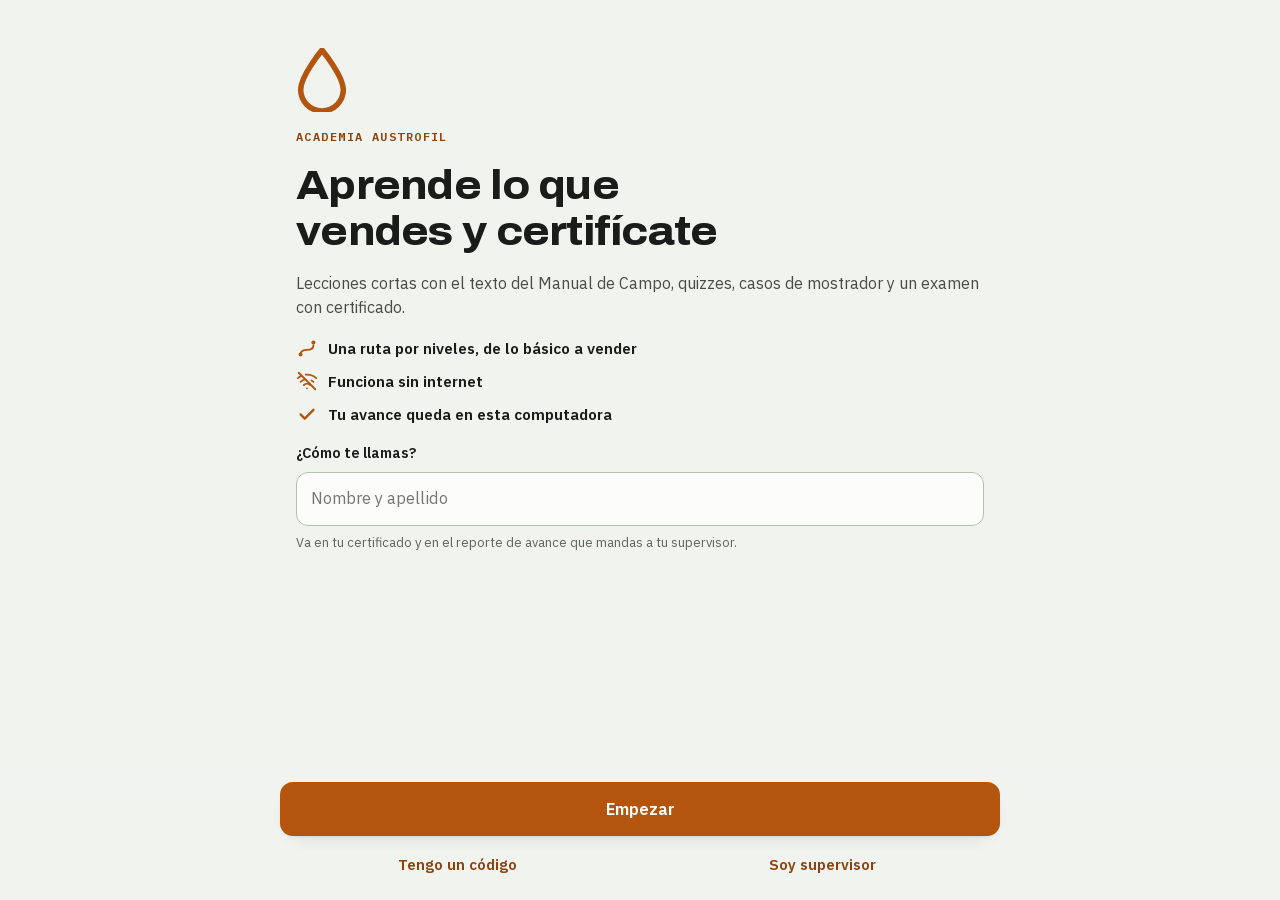
==== commit 637716c8: "Academia Austrofil v2: ruta por niveles, casos de mostrador, avance por asesor y sin internet - Ruta" ====
--- a/index.html
+++ b/index.html
@@ -3,2138 +3,108 @@
 <head>
 <meta charset="utf-8">
 <meta name="viewport" content="width=device-width, initial-scale=1, viewport-fit=cover">
-<title>Academia Austrofil — Lubricantes</title>
-<meta name="description" content="Tutor para que los asesores de Austrofil aprendan la línea de lubricantes con el Manual de Campo y se certifiquen.">
+<title>Academia Austrofil</title>
+<meta name="description" content="Tutor para que los asesores de Austrofil aprendan la canasta de productos con el Manual de Campo, practiquen casos de mostrador y se certifiquen. Funciona sin internet.">
 <meta name="theme-color" content="#B4550F">
+<meta name="color-scheme" content="light dark">
 <meta name="mobile-web-app-capable" content="yes">
 <meta name="apple-mobile-web-app-capable" content="yes">
 <meta name="apple-mobile-web-app-title" content="Academia">
 <link rel="manifest" href="manifest.webmanifest">
 <link rel="icon" type="image/png" sizes="192x192" href="icons/gota-192.png">
 <link rel="apple-touch-icon" href="icons/gota-192.png">
-<link rel="preconnect" href="https://fonts.googleapis.com">
-<link rel="preconnect" href="https://fonts.gstatic.com" crossorigin>
-<link rel="stylesheet" href="https://fonts.googleapis.com/css2?family=Archivo:wdth,wght@100..125,600..800&family=IBM+Plex+Mono:wght@500;600&family=IBM+Plex+Sans:wght@400;600&display=swap">
-<style>
-  :root{
-    color-scheme:light dark;
-    --ground:#F1F3EF; --surface:#FCFCFA; --surface-2:#E8EBE4;
-    --ink:#191C19; --ink-2:#565C54; --ink-3:#7C837A;
-    --rule:#D8DCD2; --rule-strong:#BFC5B7;
-    --amber:#B4550F; --amber-ink:#8E430C; --amber-wash:#F6E7D6;
-    --steel:#2C4A5C; --steel-wash:#DDE6EB;
-    --warn:#9A3B26; --warn-wash:#F6E0DA;
-    --ok:#2F6B45; --ok-wash:#DFEEE2;
-    --on-amber:#FFFFFF;
-    --shadow:0 1px 2px rgba(25,28,25,.05), 0 8px 20px -12px rgba(25,28,25,.18);
-    --tabbar:62px; --safe-b:env(safe-area-inset-bottom, 0px);
-  }
-  @media (prefers-color-scheme: dark){
-    :root:not([data-theme="light"]){
-      --ground:#121513; --surface:#1A1E1A; --surface-2:#232823;
-      --ink:#E9ECE6; --ink-2:#A2AB9E; --ink-3:#7E877B;
-      --rule:#2D332C; --rule-strong:#3D453C;
-      --amber:#E5943F; --amber-ink:#EFAA62; --amber-wash:#2E2318;
-      --steel:#8FB3C6; --steel-wash:#1B2730;
-      --warn:#DE8A72; --warn-wash:#33201A;
-      --ok:#7FC796; --ok-wash:#18291D;
-      --on-amber:#14110C;
-      --shadow:0 1px 2px rgba(0,0,0,.3), 0 8px 20px -12px rgba(0,0,0,.6);
-    }
-  }
-  :root[data-theme="dark"]{
-    --ground:#121513; --surface:#1A1E1A; --surface-2:#232823;
-    --ink:#E9ECE6; --ink-2:#A2AB9E; --ink-3:#7E877B;
-    --rule:#2D332C; --rule-strong:#3D453C;
-    --amber:#E5943F; --amber-ink:#EFAA62; --amber-wash:#2E2318;
-    --steel:#8FB3C6; --steel-wash:#1B2730;
-    --warn:#DE8A72; --warn-wash:#33201A;
-    --ok:#7FC796; --ok-wash:#18291D;
-    --on-amber:#14110C;
-    --shadow:0 1px 2px rgba(0,0,0,.3), 0 8px 20px -12px rgba(0,0,0,.6);
-  }
-  :root[data-theme="light"]{color-scheme:light}
-  :root[data-theme="dark"]{color-scheme:dark}
-
-  *{box-sizing:border-box}
-  html{-webkit-text-size-adjust:100%;-webkit-tap-highlight-color:transparent}
-  body{margin:0;background:var(--ground);color:var(--ink);
-    font-family:"IBM Plex Sans",-apple-system,BlinkMacSystemFont,"Segoe UI",Roboto,sans-serif;
-    font-size:16px;line-height:1.55;-webkit-font-smoothing:antialiased;
-    padding-top:env(safe-area-inset-top,0px)}
-  h1,h2,h3{font-family:"Archivo",Impact,"Arial Narrow",sans-serif;
-    font-variation-settings:"wdth" 112,"wght" 760;letter-spacing:-.018em;
-    line-height:1.12;text-wrap:balance;margin:0}
-  p{margin:0}
-  button{font:inherit;color:inherit;background:none;border:0;cursor:pointer;padding:0}
-  input,textarea{font:inherit;color:inherit}
-  [hidden]{display:none!important}
-  .mono{font-family:"IBM Plex Mono",ui-monospace,monospace;font-variant-numeric:tabular-nums}
-  :focus-visible{outline:2px solid var(--amber);outline-offset:2px}
-  @media (prefers-reduced-motion: reduce){*{transition:none!important;animation:none!important}}
-
-  /* ===== barra superior ===== */
-  .appbar{position:sticky;top:0;z-index:60;background:var(--ground);border-bottom:1px solid var(--rule)}
-  .appbar-in{max-width:720px;margin:0 auto;display:flex;align-items:center;gap:10px;padding:8px 12px;min-height:56px}
-  .burger{display:flex;align-items:center;gap:7px;padding:9px 12px;border-radius:10px;
-    border:1px solid var(--rule-strong);font-size:13px;font-weight:600;min-height:44px}
-  .burger svg{width:18px;height:18px}
-  .brandmark{display:flex;align-items:center;gap:7px;margin-right:auto;min-width:0;
-    font-family:"Archivo",sans-serif;font-variation-settings:"wdth" 118,"wght" 780;
-    font-size:13.5px;text-transform:uppercase;letter-spacing:.06em;white-space:nowrap}
-  .drop{width:14px;height:17px;flex:0 0 auto}
-  .drop path{stroke:var(--amber)}
-  .iachip{display:flex;align-items:center;gap:6px;padding:9px 13px;border-radius:999px;min-height:44px;
-    border:1px solid var(--rule-strong);font-size:12.5px;font-weight:600;color:var(--ink-2)}
-  .iachip .dot{width:8px;height:8px;border-radius:50%;background:var(--ink-3)}
-  .iachip.on{border-color:var(--amber);color:var(--amber-ink)}
-  .iachip.on .dot{background:var(--amber)}
-
-  /* ===== menú lateral ===== */
-  .scrim{position:fixed;inset:0;background:rgba(15,18,15,.44);z-index:80;opacity:0;pointer-events:none;transition:opacity .18s}
-  .scrim.on{opacity:1;pointer-events:auto}
-  .drawer{position:fixed;top:0;left:0;bottom:0;width:290px;max-width:86vw;z-index:90;
-    background:var(--surface);border-right:1px solid var(--rule);transform:translateX(-100%);
-    transition:transform .2s ease;display:flex;flex-direction:column;
-    padding-top:env(safe-area-inset-top,0px);padding-bottom:var(--safe-b)}
-  .drawer.on{transform:translateX(0)}
-  .dhead{display:flex;align-items:center;gap:8px;padding:14px 16px 12px;border-bottom:1px solid var(--rule)}
-  .dclose{margin-left:auto;font-size:26px;line-height:1;color:var(--ink-3);padding:6px 10px;min-height:44px}
-  .dnav{flex:1;overflow-y:auto;padding:10px}
-  .di{display:flex;align-items:center;gap:12px;width:100%;text-align:left;padding:12px 10px;min-height:48px;
-    border-radius:9px;font-size:15px;font-weight:500;color:var(--ink-2)}
-  .di .em{width:22px;text-align:center;font-size:17px}
-  .di.on{background:var(--amber-wash);color:var(--amber-ink);font-weight:600}
-  .dver{padding:14px 18px 10px;font-family:"IBM Plex Mono",monospace;font-size:11px;letter-spacing:.04em;
-    color:var(--ink-3);border-top:1px solid var(--rule)}
-  .dver b{color:var(--amber-ink);font-weight:600}
-
-  /* ===== contenido ===== */
-  main{max-width:720px;margin:0 auto;padding:0 16px calc(var(--tabbar) + var(--barra-h, 0px) + 28px + var(--safe-b))}
-  body.sesion main{padding-bottom:calc(var(--barra-h, 0px) + 28px + var(--safe-b))}
-  .vhead{padding:20px 0 14px}
-  .kicker{font-family:"IBM Plex Mono",monospace;font-size:11px;letter-spacing:.14em;text-transform:uppercase;
-    color:var(--amber-ink);font-weight:600}
-  .vhead h1{font-size:clamp(26px,7.2vw,34px);margin-top:8px}
-  .vhead p{margin-top:9px;font-size:15.5px;color:var(--ink-2);max-width:60ch}
-  .hlabel{font-family:"IBM Plex Mono",monospace;font-size:11px;letter-spacing:.14em;text-transform:uppercase;
-    color:var(--ink-3);font-weight:600;margin:24px 0 10px}
-  .card{background:var(--surface);border:1px solid var(--rule);border-radius:12px;padding:15px}
-  .stack{display:flex;flex-direction:column;gap:12px}
-  .muted{color:var(--ink-2)}
-  .small{font-size:13.5px}
-  .tiny{font-size:12px;color:var(--ink-3)}
-  .row{display:flex;align-items:center;gap:10px}
-  .spacer{flex:1}
-
-  /* botones grandes, para una mano */
-  .btn{display:flex;align-items:center;justify-content:center;gap:8px;width:100%;min-height:54px;padding:12px 18px;
-    border-radius:12px;background:var(--amber);color:var(--on-amber);font-weight:600;font-size:16px;text-align:center;
-    box-shadow:var(--shadow);transition:transform .08s}
-  .btn:active{transform:scale(.985)}
-  .btn[disabled]{opacity:.45;box-shadow:none;cursor:default}
-  a.btn,a.di{text-decoration:none}
-  .btn.sec{background:var(--surface);color:var(--ink);border:1.5px solid var(--rule-strong);box-shadow:none}
-  .btn.ghost{background:none;color:var(--amber-ink);box-shadow:none;min-height:48px}
-  .btn.small{min-height:46px;font-size:14.5px;padding:10px 14px}
-  .btns{display:flex;flex-direction:column;gap:10px}
-  .btns2{display:grid;grid-template-columns:1fr 1fr;gap:10px}
-
-  /* barra de acción fija abajo */
-  .actionbar{position:fixed;left:0;right:0;bottom:calc(var(--tabbar) + var(--safe-b));z-index:50;
-    background:linear-gradient(to top,var(--ground) 72%,transparent);padding:16px 16px 10px}
-  body.sesion .actionbar{bottom:0;padding-bottom:calc(12px + var(--safe-b))}
-  .actionbar-in{max-width:720px;margin:0 auto;display:flex;flex-direction:column;gap:8px}
-
-  /* pestañas abajo */
-  .tabbar{position:fixed;left:0;right:0;bottom:0;z-index:55;background:var(--surface);border-top:1px solid var(--rule);
-    padding-bottom:var(--safe-b)}
-  body.sesion .tabbar{display:none}
-  .tabbar-in{max-width:720px;margin:0 auto;display:grid;grid-template-columns:repeat(4,1fr);height:var(--tabbar)}
-  .tab{display:flex;flex-direction:column;align-items:center;justify-content:center;gap:3px;font-size:11.5px;
-    font-weight:600;color:var(--ink-3);position:relative}
-  .tab svg{width:23px;height:23px}
-  .tab.on{color:var(--amber-ink)}
-  .tab.on::before{content:"";position:absolute;top:0;left:28%;right:28%;height:3px;border-radius:0 0 3px 3px;background:var(--amber)}
-  .tab .badge{position:absolute;top:7px;left:calc(50% + 6px);min-width:18px;height:18px;border-radius:9px;padding:0 5px;
-    background:var(--amber);color:var(--on-amber);font-size:10.5px;line-height:18px;text-align:center}
-
-  /* ===== ruta ===== */
-  .lineas{display:flex;gap:8px;overflow-x:auto;padding:2px 0 6px;scrollbar-width:none}
-  .lineas::-webkit-scrollbar{display:none}
-  .lchip{flex:0 0 auto;display:flex;align-items:center;gap:7px;padding:9px 12px;border-radius:10px;min-height:44px;
-    background:var(--surface);border:1px solid var(--rule);font-size:13.5px;font-weight:600;color:var(--ink-2)}
-  .lchip .code{font-family:"IBM Plex Mono",monospace;font-size:12px;font-weight:600;color:var(--amber-ink);
-    background:var(--amber-wash);padding:1px 6px;border-radius:4px}
-  .lchip.on{border-color:var(--amber);color:var(--ink);box-shadow:inset 0 -3px 0 var(--amber)}
-  .lchip.soon{opacity:.62}
-  .lchip.soon small{font-weight:500;font-size:11px;color:var(--ink-3)}
-  .kpis{display:grid;grid-template-columns:repeat(3,1fr);gap:8px;margin-top:14px}
-  .kpi{background:var(--surface);border:1px solid var(--rule);border-radius:10px;padding:11px 12px}
-  .kpi b{display:block;font-family:"Archivo",sans-serif;font-variation-settings:"wdth" 115,"wght" 770;font-size:22px;line-height:1.05}
-  .kpi span{font-size:11.5px;color:var(--ink-3);line-height:1.25;display:block;margin-top:3px}
-  .nivel{margin-top:18px}
-  .nhead{display:flex;align-items:baseline;gap:10px;margin-bottom:8px}
-  .nhead h2{font-size:20px}
-  .nhead .st{margin-left:auto;font-size:12.5px;color:var(--ink-3);white-space:nowrap}
-  .nivel.lock .nhead h2{color:var(--ink-3)}
-  .modulo{background:var(--surface);border:1px solid var(--rule);border-radius:12px;overflow:hidden;margin-bottom:10px}
-  .mtit{font-family:"IBM Plex Mono",monospace;font-size:10.5px;letter-spacing:.12em;text-transform:uppercase;
-    color:var(--ink-3);font-weight:600;padding:11px 14px 4px}
-  .lec{display:flex;align-items:center;gap:12px;width:100%;text-align:left;padding:12px 14px;min-height:60px;
-    border-top:1px solid var(--rule)}
-  .mtit + .lec{border-top:0}
-  .lec .ico{flex:0 0 auto;width:32px;height:32px;border-radius:50%;display:flex;align-items:center;justify-content:center;
-    background:var(--surface-2);color:var(--ink-3);font-family:"IBM Plex Mono",monospace;font-size:12px;font-weight:600}
-  .lec .ico svg{width:17px;height:17px}
-  .lec.ok .ico{background:var(--ok-wash);color:var(--ok)}
-  .lec.next .ico{background:var(--amber);color:var(--on-amber)}
-  .lec .tx{flex:1;min-width:0}
-  .lec .tx b{display:block;font-size:15px;font-weight:600;line-height:1.3}
-  .lec .tx span{display:block;font-size:12.5px;color:var(--ink-3);margin-top:2px}
-  .lec[disabled]{opacity:.55;cursor:default}
-  .examcard{border:1.5px dashed var(--rule-strong);border-radius:12px;padding:16px;margin-top:18px}
-  .examcard.on{border:1.5px solid var(--amber);background:var(--amber-wash)}
-  .examcard h2{font-size:19px}
-
-  /* ===== lección ===== */
-  .lhead{padding:18px 0 6px}
-  .crumb{font-size:12.5px;color:var(--ink-3)}
-  .lhead h1{font-size:clamp(25px,7vw,32px);margin-top:6px}
-  .meta{display:flex;flex-wrap:wrap;gap:6px;margin-top:10px}
-  .pill{font-family:"IBM Plex Mono",monospace;font-size:10.5px;letter-spacing:.06em;text-transform:uppercase;font-weight:600;
-    padding:4px 8px;border-radius:5px;background:var(--surface-2);color:var(--ink-2)}
-  .pill.amber{background:var(--amber-wash);color:var(--amber-ink)}
-  .pill.ia{background:var(--steel-wash);color:var(--steel)}
-  .pill.ok{background:var(--ok-wash);color:var(--ok)}
-  .cuerpo{display:flex;flex-direction:column;gap:12px;margin-top:14px;font-size:15.5px}
-  .cuerpo h3{font-size:18px;margin:12px 0 0}
-  .cuerpo h4{margin:6px 0 0;font-family:"Archivo",sans-serif;font-variation-settings:"wdth" 110,"wght" 740;font-size:15.5px}
-  .cuerpo .lead{font-size:16.5px;color:var(--ink)}
-  .cuerpo ul{margin:0;padding-left:20px;display:flex;flex-direction:column;gap:7px}
-  .call{border-radius:10px;padding:13px 14px;font-size:15px;display:flex;flex-direction:column;gap:6px;background:var(--amber-wash)}
-  .call .lbl{font-family:"IBM Plex Mono",monospace;font-size:10.5px;letter-spacing:.12em;text-transform:uppercase;font-weight:600;color:var(--amber-ink)}
-  .call.err{background:var(--warn-wash)} .call.err .lbl{color:var(--warn)}
-  .call.src{background:var(--steel-wash)} .call.src .lbl{color:var(--steel)}
-  .call.qa{background:var(--surface);border:1px solid var(--rule);border-left:3px solid var(--steel)}
-  .call.qa .lbl{color:var(--steel)}
-  .filas{display:flex;flex-direction:column;border:1px solid var(--rule);border-radius:10px;background:var(--surface);overflow:hidden}
-  .fila{padding:11px 13px;border-top:1px solid var(--rule);font-size:14.5px}
-  .fila:first-child{border-top:0}
-  .fila > b{display:block;font-weight:600;color:var(--ink)}
-  .fila .c{display:block;color:var(--ink-2);margin-top:2px}
-  .fila .c i{font-style:normal;font-family:"IBM Plex Mono",monospace;font-size:10.5px;letter-spacing:.06em;
-    text-transform:uppercase;color:var(--ink-3);margin-right:5px}
-  .dato{background:var(--surface);border:1px solid var(--rule);border-radius:10px;padding:11px 13px;font-size:14.5px}
-  .dato b{color:var(--amber-ink)}
-  .marcas{display:flex;flex-wrap:wrap;gap:6px}
-  .marca{font-size:12.5px;padding:4px 9px;border-radius:5px;background:var(--surface-2);color:var(--ink-2);border:1px solid var(--rule)}
-  .marca.own{background:var(--amber-wash);color:var(--amber-ink);border-color:transparent;font-weight:600}
-  .marca.grp{background:var(--steel-wash);color:var(--steel);border-color:transparent}
-  .cab{font-family:"Archivo",sans-serif;font-variation-settings:"wdth" 112,"wght" 760;font-size:17px;margin-top:6px}
-  .cab small{font-family:"IBM Plex Mono",monospace;font-size:10px;letter-spacing:.08em;text-transform:uppercase;
-    color:var(--ink-3);font-weight:600;margin-left:6px}
-  .fuentes{margin-top:18px;font-size:12.5px;color:var(--ink-3);border-top:1px solid var(--rule);padding-top:10px}
-
-  /* ===== preguntas ===== */
-  .qtop{display:flex;align-items:center;gap:10px;padding:14px 0 4px}
-  .qbar{flex:1;height:7px;border-radius:4px;background:var(--surface-2);overflow:hidden}
-  .qbar i{display:block;height:100%;background:var(--amber);border-radius:4px;transition:width .2s}
-  .qx{min-height:44px;min-width:44px;font-size:24px;color:var(--ink-3);line-height:1}
-  .qn{font-family:"IBM Plex Mono",monospace;font-size:12px;color:var(--ink-3)}
-  .qtipo{margin-top:10px}
-  .qtext{font-family:"Archivo",sans-serif;font-variation-settings:"wdth" 104,"wght" 680;font-size:20px;line-height:1.3;
-    letter-spacing:-.01em;margin:8px 0 16px;text-wrap:pretty}
-  .opts{display:flex;flex-direction:column;gap:10px}
-  .opt{display:flex;align-items:center;gap:12px;width:100%;text-align:left;min-height:56px;padding:12px 14px;
-    border-radius:12px;background:var(--surface);border:1.5px solid var(--rule-strong);font-size:15.5px;line-height:1.35}
-  .opt .k{flex:0 0 auto;width:28px;height:28px;border-radius:50%;border:1.5px solid var(--rule-strong);display:flex;
-    align-items:center;justify-content:center;font-family:"IBM Plex Mono",monospace;font-size:12px;font-weight:600;color:var(--ink-3)}
-  .opt.sel{border-color:var(--amber);background:var(--amber-wash)}
-  .opt.sel .k{border-color:var(--amber);background:var(--amber);color:var(--on-amber)}
-  .opt.ok{border-color:var(--ok);background:var(--ok-wash)}
-  .opt.ok .k{border-color:var(--ok);background:var(--ok);color:var(--surface)}
-  .opt.bad{border-color:var(--warn);background:var(--warn-wash)}
-  .opt.bad .k{border-color:var(--warn);background:var(--warn);color:var(--surface)}
-  .opt[disabled]{cursor:default}
-  .vf{display:grid;grid-template-columns:1fr 1fr;gap:10px}
-  .vf .opt{justify-content:center;font-weight:600;min-height:64px}
-  .match{display:grid;grid-template-columns:1fr 1fr;gap:9px}
-  .mcol{display:flex;flex-direction:column;gap:9px}
-  .mi{position:relative;min-height:58px;padding:10px 11px;border-radius:11px;background:var(--surface);
-    border:1.5px solid var(--rule-strong);font-size:14px;line-height:1.3;text-align:left;width:100%}
-  .mi.sel{border-color:var(--amber);background:var(--amber-wash)}
-  .mi.paired{border-style:solid}
-  .mi .tagn{position:absolute;top:-8px;right:-6px;width:22px;height:22px;border-radius:50%;font-size:11.5px;font-weight:600;
-    display:flex;align-items:center;justify-content:center;color:#fff;font-family:"IBM Plex Mono",monospace}
-  .mi.ok{border-color:var(--ok);background:var(--ok-wash)}
-  .mi.bad{border-color:var(--warn);background:var(--warn-wash)}
-  .mhint{font-size:13px;color:var(--ink-3);margin-top:10px}
-  .fb{margin-top:16px;border-radius:12px;padding:14px;display:flex;flex-direction:column;gap:8px}
-  .fb.ok{background:var(--ok-wash)} .fb.bad{background:var(--warn-wash)}
-  .fb h3{font-size:17px} .fb.ok h3{color:var(--ok)} .fb.bad h3{color:var(--warn)}
-  .cita{font-size:14.5px;border-left:3px solid var(--amber);padding-left:11px;color:var(--ink)}
-  .cita small{display:block;margin-top:5px;font-size:12px;color:var(--ink-3)}
-  .iabox{font-size:14.5px;white-space:pre-wrap;background:var(--surface);border:1px solid var(--rule);border-radius:10px;
-    padding:11px 12px;max-height:46vh;overflow:auto}
-  .iabox.dots::after{content:"…";animation:blink 1s infinite}
-  @keyframes blink{50%{opacity:.2}}
-  .ianote{font-size:13px;color:var(--ink-2)}
-  .ianote.err{color:var(--warn)}
-
-  /* ===== resultado ===== */
-  .score{text-align:center;padding:26px 0 8px}
-  .score .big{font-family:"IBM Plex Mono",monospace;font-weight:600;font-size:clamp(46px,15vw,66px);line-height:1;letter-spacing:-.03em}
-  .score .big.ok{color:var(--ok)} .score .big.bad{color:var(--warn)}
-  .score h1{font-size:24px;margin-top:12px}
-  .score p{margin-top:8px;color:var(--ink-2)}
-  .fallo{background:var(--surface);border:1px solid var(--rule);border-radius:12px;padding:13px 14px;display:flex;flex-direction:column;gap:7px}
-  .fallo .q{font-weight:600;font-size:15px}
-  .fallo .a{font-size:14px}
-  .fallo .a b{color:var(--ok)}
-
-  /* ===== repaso / avance ===== */
-  .racha{display:flex;align-items:center;gap:14px}
-  .racha .n{font-family:"Archivo",sans-serif;font-variation-settings:"wdth" 115,"wght" 790;font-size:40px;line-height:1;color:var(--amber)}
-  .cajas{display:grid;grid-template-columns:repeat(5,1fr);gap:6px;margin-top:12px}
-  .caja{background:var(--surface-2);border-radius:8px;padding:8px 4px;text-align:center}
-  .caja b{display:block;font-family:"IBM Plex Mono",monospace;font-size:17px}
-  .caja span{display:block;font-size:11px;color:var(--ink-2);font-weight:600}
-  .caja small{display:block;font-size:10.5px;color:var(--ink-3)}
-  pre.export{white-space:pre-wrap;font-family:"IBM Plex Mono",monospace;font-size:12.5px;line-height:1.5;margin:0;
-    background:var(--surface);border:1px solid var(--rule);border-radius:10px;padding:12px}
-  .codebox{font-family:"IBM Plex Mono",monospace;font-size:11.5px;word-break:break-all;max-height:120px;overflow:auto;
-    background:var(--surface);border:1px solid var(--rule);border-radius:10px;padding:10px}
-  .field{display:flex;flex-direction:column;gap:6px}
-  .field label{font-size:13.5px;font-weight:600}
-  .inp{width:100%;min-height:52px;padding:12px 14px;border-radius:11px;border:1.5px solid var(--rule-strong);
-    background:var(--surface);font-size:16px}
-  textarea.inp{min-height:120px;resize:vertical;line-height:1.45}
-  .inp:focus{border-color:var(--amber);outline:none}
-  .seg{display:grid;grid-template-columns:repeat(3,1fr);gap:6px}
-  .seg button{min-height:46px;border-radius:10px;border:1.5px solid var(--rule-strong);background:var(--surface);font-size:14px;font-weight:600}
-  .seg button.on{border-color:var(--amber);background:var(--amber-wash);color:var(--amber-ink)}
-  .cset-steps{margin:6px 0 0;padding-left:20px;font-size:14.5px;display:flex;flex-direction:column;gap:5px}
-  .cset-steps a{color:var(--amber-ink);font-weight:600}
-  .stt{font-size:13.5px;color:var(--ink-2)} .stt.ok{color:var(--ok)} .stt.err{color:var(--warn)}
-
-  /* ===== simulador ===== */
-  .obj{display:flex;align-items:center;gap:12px;width:100%;text-align:left;padding:14px;min-height:64px;
-    background:var(--surface);border:1px solid var(--rule);border-radius:12px}
-  .obj .q{font-family:"Archivo",sans-serif;font-variation-settings:"wdth" 108,"wght" 720;font-size:16.5px;flex:1}
-  .obj .st{font-size:12px;color:var(--ink-3)}
-  .cliente{background:var(--surface);border:1px solid var(--rule);border-radius:14px 14px 14px 4px;padding:14px 15px;
-    font-size:18px;font-family:"Archivo",sans-serif;font-variation-settings:"wdth" 104,"wght" 700;margin-top:6px}
-  .paso{margin-top:18px}
-  .crit{display:flex;flex-direction:column;gap:7px;margin-top:8px}
-  .crit div{display:flex;gap:9px;font-size:14.5px}
-  .crit .s{flex:0 0 auto;width:22px;height:22px;border-radius:50%;display:flex;align-items:center;justify-content:center;font-size:12px;font-weight:700}
-  .crit .s.ok{background:var(--ok-wash);color:var(--ok)} .crit .s.bad{background:var(--warn-wash);color:var(--warn)}
-
-  /* ===== varios ===== */
-  .banner{position:fixed;left:12px;right:12px;bottom:calc(var(--tabbar) + 12px + var(--safe-b));z-index:70;max-width:696px;margin:0 auto;
-    background:var(--ink);color:var(--ground);border-radius:12px;padding:10px 10px 10px 14px;display:flex;align-items:center;gap:10px;
-    box-shadow:var(--shadow);font-size:14.5px}
-  body.sesion .banner{bottom:calc(96px + var(--safe-b))}
-  .banner button{min-height:44px;padding:0 14px;border-radius:9px;background:var(--amber);color:var(--on-amber);font-weight:600;white-space:nowrap}
-  .toast{position:fixed;left:50%;transform:translateX(-50%);bottom:calc(var(--tabbar) + 22px + var(--safe-b));z-index:75;
-    background:var(--ink);color:var(--ground);padding:10px 16px;border-radius:10px;font-size:14px;max-width:88vw;box-shadow:var(--shadow)}
-  .sheet-bg{position:fixed;inset:0;z-index:95;background:rgba(15,18,15,.5);display:flex;align-items:flex-end;justify-content:center}
-  .sheet{width:100%;max-width:720px;background:var(--surface);border-radius:16px 16px 0 0;padding:20px 16px calc(16px + var(--safe-b));
-    display:flex;flex-direction:column;gap:12px}
-  .sheet h2{font-size:20px}
-  .welcome{padding:34px 0 0;display:flex;flex-direction:column;gap:16px}
-  .welcome .gota{width:52px;height:64px}
-  .welcome h1{font-size:clamp(28px,8vw,38px)}
-  canvas.cert{width:100%;height:auto;border-radius:10px;border:1px solid var(--rule);background:#fff;display:block}
-  .lockmsg{font-size:13.5px;color:var(--ink-3)}
-  @media (min-width:720px){ .match{gap:12px} }
-</style>
+<link rel="stylesheet" href="css/app.css">
+<link rel="modulepreload" href="js/app.js">
+<link rel="modulepreload" href="js/util.js">
+<link rel="modulepreload" href="js/datos.js">
+<link rel="modulepreload" href="js/estado.js">
+<link rel="modulepreload" href="js/ui.js">
+<link rel="modulepreload" href="js/nav.js">
+<link rel="modulepreload" href="js/ia.js">
+<link rel="modulepreload" href="js/quiz.js">
+<link rel="modulepreload" href="js/codigos.js">
+<link rel="modulepreload" href="js/certificado.js">
+<link rel="modulepreload" href="js/validar.js">
+<link rel="modulepreload" href="js/pwa.js">
+<link rel="modulepreload" href="js/pantallas/bienvenida.js">
+<link rel="modulepreload" href="js/pantallas/ruta.js">
+<link rel="modulepreload" href="js/pantallas/practicar.js">
+<link rel="modulepreload" href="js/pantallas/mostrador.js">
+<link rel="modulepreload" href="js/pantallas/yo.js">
+<link rel="modulepreload" href="js/pantallas/supervisor.js">
+<link rel="modulepreload" href="js/pantallas/revisar.js">
+<link rel="preload" href="datos/lineas.json" as="fetch" crossorigin="anonymous">
+<link rel="preload" href="datos/manual.json" as="fetch" crossorigin="anonymous">
+<!-- VERSIÓN: única fuente. Se ve en Yo, nombra la caché del service worker (sw.js?v=N → academia-vN)
+     y avisa «Actualizar» a los celulares con una versión anterior. Súbela en cada publicación. -->
+<script>var VERSION = { n: 2, fecha: "05-10-2026" };</script>
+<script type="module" src="js/app.js"></script>
 </head>
 <body>
-<svg width="0" height="0" style="position:absolute" aria-hidden="true">
-  <symbol id="i-gota" viewBox="0 0 24 30"><path d="M12 1C12 1 2 13 2 19.5A10 10 0 0 0 22 19.5C22 13 12 1 12 1Z" fill="none" stroke="#B4550F" stroke-width="2.6"/></symbol>
-  <symbol id="i-ruta" viewBox="0 0 24 24"><path d="M5 19c0-4 3-5 7-5s7-1 7-5" fill="none" stroke="currentColor" stroke-width="2" stroke-linecap="round"/><circle cx="5" cy="19" r="2.2" fill="currentColor"/><circle cx="19" cy="6" r="2.2" fill="currentColor"/></symbol>
-  <symbol id="i-repaso" viewBox="0 0 24 24"><path d="M20 11a8 8 0 1 0-2.3 5.7" fill="none" stroke="currentColor" stroke-width="2" stroke-linecap="round"/><path d="M20 4v7h-7" fill="none" stroke="currentColor" stroke-width="2" stroke-linecap="round" stroke-linejoin="round"/></symbol>
-  <symbol id="i-sim" viewBox="0 0 24 24"><path d="M4 5h16v10H9l-5 4z" fill="none" stroke="currentColor" stroke-width="2" stroke-linejoin="round"/><path d="M8 9h8M8 12h5" stroke="currentColor" stroke-width="2" stroke-linecap="round"/></symbol>
-  <symbol id="i-avance" viewBox="0 0 24 24"><path d="M4 20V10M10 20V4M16 20v-7M22 20H2" fill="none" stroke="currentColor" stroke-width="2" stroke-linecap="round"/></symbol>
-  <symbol id="i-check" viewBox="0 0 24 24"><path d="M5 12.5l4.5 4.5L19 7.5" fill="none" stroke="currentColor" stroke-width="2.6" stroke-linecap="round" stroke-linejoin="round"/></symbol>
-  <symbol id="i-lock" viewBox="0 0 24 24"><rect x="5" y="11" width="14" height="10" rx="2" fill="none" stroke="currentColor" stroke-width="2"/><path d="M8 11V8a4 4 0 0 1 8 0v3" fill="none" stroke="currentColor" stroke-width="2"/></symbol>
+<svg width="0" height="0" style="position:absolute" aria-hidden="true" focusable="false">
+  <defs>
+    <symbol id="i-gota" viewBox="0 0 24 30"><path d="M12 1C12 1 2 13 2 19.5A10 10 0 0 0 22 19.5C22 13 12 1 12 1Z" fill="none" stroke="currentColor" stroke-width="2.6"/></symbol>
+    <symbol id="i-ruta" viewBox="0 0 24 24"><path d="M5 19c0-4 3-5 7-5s7-1 7-5" fill="none" stroke="currentColor" stroke-width="2" stroke-linecap="round"/><circle cx="5" cy="19" r="2.2" fill="currentColor"/><circle cx="19" cy="6" r="2.2" fill="currentColor"/></symbol>
+    <symbol id="i-repaso" viewBox="0 0 24 24"><path d="M20 11a8 8 0 1 0-2.3 5.7" fill="none" stroke="currentColor" stroke-width="2" stroke-linecap="round"/><path d="M20 4v7h-7" fill="none" stroke="currentColor" stroke-width="2" stroke-linecap="round" stroke-linejoin="round"/></symbol>
+    <symbol id="i-chat" viewBox="0 0 24 24"><path d="M4 5h16v10H9l-5 4z" fill="none" stroke="currentColor" stroke-width="2" stroke-linejoin="round"/><path d="M8 9h8M8 12h5" stroke="currentColor" stroke-width="2" stroke-linecap="round"/></symbol>
+    <symbol id="i-yo" viewBox="0 0 24 24"><circle cx="12" cy="8" r="4" fill="none" stroke="currentColor" stroke-width="2"/><path d="M4 21c0-4 3.6-6 8-6s8 2 8 6" fill="none" stroke="currentColor" stroke-width="2" stroke-linecap="round"/></symbol>
+    <symbol id="i-check" viewBox="0 0 24 24"><path d="M5 12.5l4.5 4.5L19 7.5" fill="none" stroke="currentColor" stroke-width="2.6" stroke-linecap="round" stroke-linejoin="round"/></symbol>
+    <symbol id="i-candado" viewBox="0 0 24 24"><rect x="5" y="11" width="14" height="10" rx="2" fill="none" stroke="currentColor" stroke-width="2"/><path d="M8 11V8a4 4 0 0 1 8 0v3" fill="none" stroke="currentColor" stroke-width="2"/></symbol>
+    <symbol id="i-cerrar" viewBox="0 0 24 24"><path d="M6 6l12 12M18 6L6 18" fill="none" stroke="currentColor" stroke-width="2.4" stroke-linecap="round"/></symbol>
+    <symbol id="i-flecha" viewBox="0 0 24 24"><path d="M9 5l7 7-7 7" fill="none" stroke="currentColor" stroke-width="2.2" stroke-linecap="round" stroke-linejoin="round"/></symbol>
+    <symbol id="i-abajo" viewBox="0 0 24 24"><path d="M5 9l7 7 7-7" fill="none" stroke="currentColor" stroke-width="2.2" stroke-linecap="round" stroke-linejoin="round"/></symbol>
+    <symbol id="i-atras" viewBox="0 0 24 24"><path d="M15 5l-7 7 7 7" fill="none" stroke="currentColor" stroke-width="2.2" stroke-linecap="round" stroke-linejoin="round"/></symbol>
+    <symbol id="i-llama" viewBox="0 0 24 24"><path d="M12 2.5c.8 3.2 5.5 5.2 5.5 10.5a5.5 5.5 0 0 1-11 0c0-2.3 1-4 2.3-5.2.2 2.2 1.1 3.3 2.4 3.6-.3-3.3-.4-5.8.8-8.9z" fill="none" stroke="currentColor" stroke-width="2" stroke-linejoin="round"/></symbol>
+    <symbol id="i-medalla" viewBox="0 0 24 24"><circle cx="12" cy="9" r="5.5" fill="none" stroke="currentColor" stroke-width="2"/><path d="M8.6 13.4L7 21.5l5-2.6 5 2.6-1.6-8.1" fill="none" stroke="currentColor" stroke-width="2" stroke-linejoin="round"/></symbol>
+    <symbol id="i-rayo" viewBox="0 0 24 24"><path d="M13.5 2.5L4.5 14h7l-1 7.5 9-11.5h-7z" fill="none" stroke="currentColor" stroke-width="2" stroke-linejoin="round"/></symbol>
+    <symbol id="i-alerta" viewBox="0 0 24 24"><path d="M12 3.5l9.5 16.5h-19z" fill="none" stroke="currentColor" stroke-width="2" stroke-linejoin="round"/><path d="M12 10v4.5M12 17.2v.4" stroke="currentColor" stroke-width="2.2" stroke-linecap="round"/></symbol>
+    <symbol id="i-enviar" viewBox="0 0 24 24"><path d="M21 3L10.5 13.5M21 3l-6.5 18-4-7.5L3 9.5z" fill="none" stroke="currentColor" stroke-width="2" stroke-linejoin="round" stroke-linecap="round"/></symbol>
+    <symbol id="i-respaldo" viewBox="0 0 24 24"><path d="M12 3.5v11M7.5 10l4.5 4.5 4.5-4.5M4.5 19.5h15" fill="none" stroke="currentColor" stroke-width="2" stroke-linecap="round" stroke-linejoin="round"/></symbol>
+    <symbol id="i-personas" viewBox="0 0 24 24"><circle cx="9" cy="8" r="3.5" fill="none" stroke="currentColor" stroke-width="2"/><path d="M2.5 20c0-3.6 2.9-5.6 6.5-5.6s6.5 2 6.5 5.6" fill="none" stroke="currentColor" stroke-width="2" stroke-linecap="round"/><path d="M15.5 4.8a3.3 3.3 0 0 1 0 6.4M17.5 14.7c2.4.5 4 2.3 4 5.3" fill="none" stroke="currentColor" stroke-width="2" stroke-linecap="round"/></symbol>
+    <symbol id="i-ajustes" viewBox="0 0 24 24"><path d="M4 7h9M17 7h3M4 17h3M11 17h9" fill="none" stroke="currentColor" stroke-width="2" stroke-linecap="round"/><circle cx="15" cy="7" r="2.2" fill="none" stroke="currentColor" stroke-width="2"/><circle cx="9" cy="17" r="2.2" fill="none" stroke="currentColor" stroke-width="2"/></symbol>
+    <symbol id="i-equipo" viewBox="0 0 24 24"><rect x="3.5" y="3.5" width="17" height="17" rx="2.5" fill="none" stroke="currentColor" stroke-width="2"/><path d="M8 16.5v-4M12 16.5v-9M16 16.5v-6" stroke="currentColor" stroke-width="2" stroke-linecap="round"/></symbol>
+    <symbol id="i-libro" viewBox="0 0 24 24"><path d="M5 4.5A1.5 1.5 0 0 1 6.5 3H19v15H6.5A1.5 1.5 0 0 0 5 19.5zM5 19.5A1.5 1.5 0 0 0 6.5 21H19" fill="none" stroke="currentColor" stroke-width="2" stroke-linejoin="round"/></symbol>
+    <symbol id="i-celular" viewBox="0 0 24 24"><rect x="6.5" y="2.5" width="11" height="19" rx="2.5" fill="none" stroke="currentColor" stroke-width="2"/><path d="M10.5 18h3" stroke="currentColor" stroke-width="2" stroke-linecap="round"/></symbol>
+    <symbol id="i-sin-senal" viewBox="0 0 24 24"><path d="M2 8.8a15 15 0 0 1 4.3-2.7M10.6 5.1A15 15 0 0 1 22 8.8M5 12.9a10 10 0 0 1 5-2.7M19 12.9a10 10 0 0 0-2-1.4M8.6 16.4a5 5 0 0 1 6.8 0M12 20h.01M3 3l18 18" fill="none" stroke="currentColor" stroke-width="2" stroke-linecap="round"/></symbol>
+    <symbol id="i-caso" viewBox="0 0 24 24"><rect x="5" y="4" width="14" height="17" rx="2" fill="none" stroke="currentColor" stroke-width="2"/><path d="M9 4V2.8h6V4M8.5 12l2.3 2.3L15.5 9.5" fill="none" stroke="currentColor" stroke-width="2" stroke-linecap="round" stroke-linejoin="round"/></symbol>
+    <symbol id="i-auto" viewBox="0 0 24 24"><path d="M3 16.5V13l2.2-5A2 2 0 0 1 7 6.8h10A2 2 0 0 1 18.8 8L21 13v3.5M3 13h18M9.5 16.5h5" fill="none" stroke="currentColor" stroke-width="2" stroke-linejoin="round" stroke-linecap="round"/><circle cx="7" cy="17" r="2" fill="none" stroke="currentColor" stroke-width="2"/><circle cx="17" cy="17" r="2" fill="none" stroke="currentColor" stroke-width="2"/></symbol>
+    <symbol id="i-taxi" viewBox="0 0 24 24"><path d="M3 17.5V14l2.2-5A2 2 0 0 1 7 7.8h10A2 2 0 0 1 18.8 9L21 14v3.5M3 14h18M9.5 17.5h5M10 7.8V5h4v2.8" fill="none" stroke="currentColor" stroke-width="2" stroke-linejoin="round" stroke-linecap="round"/><circle cx="7" cy="18" r="2" fill="none" stroke="currentColor" stroke-width="2"/><circle cx="17" cy="18" r="2" fill="none" stroke="currentColor" stroke-width="2"/></symbol>
+    <symbol id="i-moto" viewBox="0 0 24 24"><circle cx="5.5" cy="16" r="3.5" fill="none" stroke="currentColor" stroke-width="2"/><circle cx="18.5" cy="16" r="3.5" fill="none" stroke="currentColor" stroke-width="2"/><path d="M5.5 16l3.5-6h5.5l4 6M9 10H6.5M14.5 10l-1.2-3.5H16" fill="none" stroke="currentColor" stroke-width="2" stroke-linecap="round" stroke-linejoin="round"/></symbol>
+    <symbol id="i-camion" viewBox="0 0 24 24"><path d="M2.5 6h11.5v10H2.5zM14 9.5h4l3.5 3.5v3H14" fill="none" stroke="currentColor" stroke-width="2" stroke-linejoin="round"/><circle cx="6.5" cy="17.5" r="2" fill="none" stroke="currentColor" stroke-width="2"/><circle cx="17.5" cy="17.5" r="2" fill="none" stroke="currentColor" stroke-width="2"/></symbol>
+    <symbol id="i-hoja" viewBox="0 0 24 24"><path d="M5 19.5C5 11 10.5 4.5 20 4.5c0 9.5-6.5 15-15 15zM5 19.5l7.5-7.5" fill="none" stroke="currentColor" stroke-width="2" stroke-linecap="round" stroke-linejoin="round"/></symbol>
+    <symbol id="i-turbo" viewBox="0 0 24 24"><circle cx="12" cy="12" r="9" fill="none" stroke="currentColor" stroke-width="2"/><path d="M12 9.8c-.3-2.6 1-4.4 3.5-5M14.2 12c2.6-.3 4.4 1 5 3.5M12 14.2c.3 2.6-1 4.4-3.5 5M9.8 12c-2.6.3-4.4-1-5-3.5" fill="none" stroke="currentColor" stroke-width="2" stroke-linecap="round"/><circle cx="12" cy="12" r="1.8" fill="currentColor"/></symbol>
+    <symbol id="i-humo" viewBox="0 0 24 24"><path d="M6.5 11a4 4 0 0 1 7.7-1.5A3 3 0 1 1 17 14H7a3 3 0 0 1-.5-3z" fill="none" stroke="currentColor" stroke-width="2" stroke-linejoin="round"/><path d="M8 21c-1-1.2 0-2.3-.8-3.5M12.5 21c-1-1.2 0-2.3-.8-3.5M17 21c-1-1.2 0-2.3-.8-3.5" fill="none" stroke="currentColor" stroke-width="2" stroke-linecap="round"/></symbol>
+    <symbol id="i-gas" viewBox="0 0 24 24"><rect x="6.5" y="7" width="11" height="14.5" rx="3" fill="none" stroke="currentColor" stroke-width="2"/><path d="M10 7V4.5h4V7M8.5 4.5h7M6.5 12h11" fill="none" stroke="currentColor" stroke-width="2" stroke-linecap="round"/></symbol>
+    <symbol id="i-bidon" viewBox="0 0 24 24"><path d="M5 8l3.5-3.5H17a2 2 0 0 1 2 2V20a1 1 0 0 1-1 1H6a1 1 0 0 1-1-1z" fill="none" stroke="currentColor" stroke-width="2" stroke-linejoin="round"/><path d="M9.5 11.5l5 5M14.5 11.5l-5 5M12.5 2.5h3v2" fill="none" stroke="currentColor" stroke-width="2" stroke-linecap="round"/></symbol>
+    <symbol id="i-caja" viewBox="0 0 24 24"><path d="M6 5.5v13M12 5.5v13M18 5.5V12H6" fill="none" stroke="currentColor" stroke-width="2" stroke-linecap="round" stroke-linejoin="round"/><circle cx="6" cy="4.5" r="1.8" fill="currentColor"/><circle cx="12" cy="4.5" r="1.8" fill="currentColor"/><circle cx="18" cy="4.5" r="1.8" fill="currentColor"/><circle cx="6" cy="19.5" r="1.8" fill="currentColor"/><circle cx="12" cy="19.5" r="1.8" fill="currentColor"/></symbol>
+    <symbol id="i-canasta" viewBox="0 0 24 24"><path d="M3 10h18l-2.2 9.5a1.5 1.5 0 0 1-1.5 1.2H6.7a1.5 1.5 0 0 1-1.5-1.2zM8 10l3.5-6.5M16 10l-3.5-6.5M9 14v3M15 14v3" fill="none" stroke="currentColor" stroke-width="2" stroke-linejoin="round" stroke-linecap="round"/></symbol>
+  </defs>
 </svg>
 
+<a class="saltar" href="#app">Ir al contenido</a>
 <header class="appbar">
   <div class="appbar-in">
-    <button class="burger" id="burger" aria-label="Abrir menú" aria-controls="drawer" aria-expanded="false">
-      <svg viewBox="0 0 24 24" fill="none" stroke="currentColor" stroke-width="2.2" stroke-linecap="round"><path d="M3 6h18M3 12h18M3 18h18"/></svg>
-      Menú
-    </button>
-    <span class="brandmark"><svg class="drop" aria-hidden="true"><use href="#i-gota"/></svg>Academia</span>
-    <button class="iachip" id="iachip" aria-label="Inteligencia artificial"><span class="dot"></span><span id="iachiptx">Sin IA</span></button>
+    <a class="brandmark" href="#/ruta" aria-label="Academia Austrofil: ir a la ruta"><svg class="ico drop" aria-hidden="true"><use href="#i-gota"/></svg><span>Academia</span></a>
+    <span class="offline" id="offline" role="status" hidden><svg class="ico" aria-hidden="true"><use href="#i-sin-senal"/></svg>Sin conexión · todo funciona</span>
+    <button class="perfil-chip" id="perfil-chip" type="button" hidden><span id="perfil-ini"></span></button>
   </div>
 </header>
 
-<div class="scrim" id="scrim"></div>
-<aside class="drawer" id="drawer" aria-label="Menú">
-  <div class="dhead">
-    <span class="brandmark"><svg class="drop" aria-hidden="true"><use href="#i-gota"/></svg>Academia Austrofil</span>
-    <button class="dclose" id="dclose" aria-label="Cerrar menú">&times;</button>
-  </div>
-  <nav class="dnav" id="dnav"></nav>
-  <div class="dver" id="dver"></div>
-</aside>
-
-<main id="app" tabindex="-1"></main>
+<main id="app" tabindex="-1">
+  <div class="splash" aria-live="polite"><svg class="ico gota-grande" aria-hidden="true"><use href="#i-gota"/></svg><p>Cargando la Academia…</p></div>
+  <noscript><p class="splash">La Academia necesita JavaScript activado.</p></noscript>
+</main>
 
 <nav class="tabbar" aria-label="Secciones">
   <div class="tabbar-in">
-    <button class="tab" data-tab="ruta"><svg aria-hidden="true"><use href="#i-ruta"/></svg>Ruta</button>
-    <button class="tab" data-tab="repaso"><svg aria-hidden="true"><use href="#i-repaso"/></svg>Repaso<span class="badge" id="badge-repaso" hidden></span></button>
-    <button class="tab" data-tab="simulador"><svg aria-hidden="true"><use href="#i-sim"/></svg>Objeciones</button>
-    <button class="tab" data-tab="avance"><svg aria-hidden="true"><use href="#i-avance"/></svg>Avance</button>
+    <button class="tab" type="button" data-tab="ruta"><svg class="ico" aria-hidden="true"><use href="#i-ruta"/></svg>Ruta</button>
+    <button class="tab" type="button" data-tab="practicar"><svg class="ico" aria-hidden="true"><use href="#i-repaso"/></svg>Practicar<span class="badge" data-badge="practicar" hidden></span></button>
+    <button class="tab" type="button" data-tab="mostrador"><svg class="ico" aria-hidden="true"><use href="#i-chat"/></svg>Mostrador</button>
+    <button class="tab" type="button" data-tab="yo"><svg class="ico" aria-hidden="true"><use href="#i-yo"/></svg>Yo</button>
   </div>
 </nav>
 
-<div class="banner" id="banner-act" role="status" hidden><span class="spacer" id="banner-tx">Hay una versión nueva de la Academia.</span><button id="banner-btn">Actualizar</button></div>
+<div class="banner" id="banner-act" role="status" hidden><span class="spacer" id="banner-tx">Hay una versión nueva de la Academia.</span><button id="banner-btn" type="button">Actualizar</button></div>
 <div class="toast" id="toast" role="status" hidden></div>
-
-<template id="guia-ia"><!-- <GUIA-IA> --><ol class="cset-steps">
-        <li>Abre <a href="https://aistudio.google.com/apikey" target="_blank" rel="noopener">aistudio.google.com/apikey</a> y entra con tu cuenta de Google (Gmail).</li>
-        <li>Toca <b>Create API key</b> (Crear clave de API) y copia la clave.</li>
-        <li>Pégala aquí abajo y toca <b>Guardar</b>.</li>
-      </ol><!-- </GUIA-IA> --></template>
-<script type="application/json" id="datos-academia">{"manual":{"version":20,"fecha":"19-09-2026","sha256":"822546895e78d7ce0b1b5d288cc75c8545db131174760867654b5da00852d4e9","repo":"https://github.com/diegobarcoello-maker/manual-austrofil"},"lineas":[{"codigo":11,"nombre":"Lubricantes","niveles":[{"id":"11-N1","titulo":"Fundamentos","modulos":[{"id":"11-M01","titulo":"Qué hace el aceite","lecciones":[{"id":"11-L01","titulo":"Qué es lubricar","palabras":221,"minutos":2,"fuentes":[{"vista":"v-lubricantes","sub":"lu1","texto":"Lubricantes › Qué es lubricar"}],"cuerpo":[{"id":"lu1.1","t":"p","f":"Dos piezas de metal rozándose se destruyen. Lubricar es meter entre ellas una película de aceite tan fina que no se tocan: rozan contra el aceite, no entre sí.","cls":"lead"},{"id":"lu1.2","t":"p","f":"Pero reducir fricción es solo una de las seis cosas que hace el aceite dentro de un motor. Las otras cinco son las que casi nadie menciona y las que justifican el precio.","cls":"what"},{"id":"lu1.3","t":"fila","f":"**Lubricar** — Separa las piezas con una película de aceite para que no haya contacto metal con metal.","cols":["Función","Qué hace"],"cells":["**Lubricar**","Separa las piezas con una película de aceite para que no haya contacto metal con metal."]},{"id":"lu1.4","t":"fila","f":"**Refrigerar** — Se lleva el calor de pistones, cojinetes y árbol de levas hacia el cárter. Donde el refrigerante no llega, el aceite es el único que enfría.","cols":["Función","Qué hace"],"cells":["**Refrigerar**","Se lleva el calor de pistones, cojinetes y árbol de levas hacia el cárter. Donde el refrigerante no llega, el aceite es el único que enfría."]},{"id":"lu1.5","t":"fila","f":"**Limpiar** — Arrastra hollín, partículas de desgaste y residuos de combustión, y los mantiene en suspensión hasta que el filtro los atrapa.","cols":["Función","Qué hace"],"cells":["**Limpiar**","Arrastra hollín, partículas de desgaste y residuos de combustión, y los mantiene en suspensión hasta que el filtro los atrapa."]},{"id":"lu1.6","t":"fila","f":"**Sellar** — Cierra la holgura entre pistón, anillos y cilindro. Sin ese sello se pierde compresión y con ella, potencia.","cols":["Función","Qué hace"],"cells":["**Sellar**","Cierra la holgura entre pistón, anillos y cilindro. Sin ese sello se pierde compresión y con ella, potencia."]},{"id":"lu1.7","t":"fila","f":"**Proteger** — Neutraliza los ácidos de la combustión y cubre el metal para que no se corroa cuando el motor está apagado.","cols":["Función","Qué hace"],"cells":["**Proteger**","Neutraliza los ácidos de la combustión y cubre el metal para que no se corroa cuando el motor está apagado."]},{"id":"lu1.8","t":"fila","f":"**Amortiguar** — Absorbe los golpes entre piezas y baja el ruido mecánico.","cols":["Función","Qué hace"],"cells":["**Amortiguar**","Absorbe los golpes entre piezas y baja el ruido mecánico."]},{"id":"lu1.9","t":"nota","f":"Un motor bien lubricado **dura más, gasta menos combustible, entrega su potencia y va menos al taller**. Todo eso sale de un galón que cuesta una fracción de abrir un motor. Ese es el argumento.","lbl":"El beneficio, dicho como lo entiende el cliente","k":"key"}],"preguntas":[{"id":"11-L01-P1","tipo":"opcion","enunciado":"¿Qué es lubricar?","opciones":["Meter entre dos piezas de metal una película de aceite tan fina que no se tocan","Enfriar el motor con agua y refrigerante","Llenar el cárter hasta el tope","Limpiar el motor por fuera"],"correcta":0,"cita":"Lubricar es meter entre ellas una película de aceite tan fina que no se tocan","fuente":{"vista":"v-lubricantes","sub":"lu1","texto":"Lubricantes › Qué es lubricar","bloque":"lu1.1"}},{"id":"11-L01-P2","tipo":"vf","enunciado":"Reducir la fricción es la única función del aceite dentro del motor.","correcta":false,"cita":"reducir fricción es solo una de las seis cosas que hace el aceite dentro de un motor","fuente":{"vista":"v-lubricantes","sub":"lu1","texto":"Lubricantes › Qué es lubricar","bloque":"lu1.2"}},{"id":"11-L01-P3","tipo":"emparejar","enunciado":"Empareja cada función del aceite con lo que hace.","pares":[["Refrigerar","Se lleva el calor de pistones, cojinetes y árbol de levas"],["Limpiar","Arrastra el hollín y lo mantiene en suspensión hasta el filtro"],["Sellar","Cierra la holgura entre pistón, anillos y cilindro"],["Amortiguar","Absorbe los golpes entre piezas y baja el ruido"]],"cita":"Refrigerar — Se lleva el calor de pistones, cojinetes y árbol de levas hacia el cárter. Donde el refrigerante no llega, el aceite es el único que enfría. · Limpiar — Arrastra hollín, partículas de desgaste y residuos de combustión, y los mantiene en suspensión hasta que el filtro los atrapa. · Sellar — Cierra la holgura entre pistón, anillos y cilindro. Sin ese sello se pierde compresión y con ella, potencia. · Amortiguar — Absorbe los golpes entre piezas y baja el ruido mecánico.","fuente":{"vista":"v-lubricantes","sub":"lu1","texto":"Lubricantes › Qué es lubricar","bloques":["lu1.4","lu1.5","lu1.6","lu1.8"]}},{"id":"11-L01-P4","tipo":"opcion","enunciado":"¿Cómo se dice el beneficio para que el cliente lo entienda?","opciones":["Un motor bien lubricado dura más, gasta menos combustible, entrega su potencia y va menos al taller","El aceite más caro siempre es el mejor","El aceite se cambia solo cuando baja el nivel","El color del aceite dice su calidad"],"correcta":0,"cita":"Un motor bien lubricado dura más, gasta menos combustible, entrega su potencia y va menos al taller.","fuente":{"vista":"v-lubricantes","sub":"lu1","texto":"Lubricantes › Qué es lubricar","bloque":"lu1.9"}},{"id":"11-L01-P5","tipo":"vf","enunciado":"El aceite también protege: neutraliza los ácidos de la combustión y cubre el metal para que no se corroa con el motor apagado.","correcta":true,"cita":"Neutraliza los ácidos de la combustión y cubre el metal para que no se corroa cuando el motor está apagado.","fuente":{"vista":"v-lubricantes","sub":"lu1","texto":"Lubricantes › Qué es lubricar","bloque":"lu1.7"}}]}]},{"id":"11-M02","titulo":"Bases y aditivos","lecciones":[{"id":"11-L02","titulo":"La base: cinco grupos","palabras":210,"minutos":2,"fuentes":[{"vista":"v-lubricantes","sub":"lu2","texto":"Lubricantes › De qué está hecho"}],"cuerpo":[{"id":"lu2.1","t":"p","f":"Dos cosas, nada más: una base y un paquete de aditivos. Toda la diferencia entre un aceite barato y uno caro está en esas dos.","cls":"lead"},{"id":"lu2.2","t":"dato","f":"**70–90 %** Aceite base — el cuerpo del producto"},{"id":"lu2.3","t":"dato","f":"**10–30 %** Aditivos — las propiedades"},{"id":"lu2.4","t":"h3","f":"La base: cinco grupos","h3":"La base: cinco grupos"},{"id":"lu2.5","t":"p","f":"El API clasifica todas las bases del mundo en cinco grupos. Saber en cuál está un aceite explica su precio de golpe.","h3":"La base: cinco grupos","cls":"what"},{"id":"lu2.6","t":"fila","f":"**I** — Refinado con solventes. Menos del 90 % de saturados, índice de viscosidad 90–105. El más básico y económico. — Mineral","cols":["Grupo","Qué es","Se vende como"],"cells":["**I**","Refinado con solventes. Menos del 90 % de saturados, índice de viscosidad 90–105. El más básico y económico.","Mineral"],"h3":"La base: cinco grupos"},{"id":"lu2.7","t":"fila","f":"**II** — Hidrotratado. Más del 90 % de saturados, menos de 0,03 % de azufre. Incoloro y más resistente a la oxidación. — Mineral","cols":["Grupo","Qué es","Se vende como"],"cells":["**II**","Hidrotratado. Más del 90 % de saturados, menos de 0,03 % de azufre. Incoloro y más resistente a la oxidación.","Mineral"],"h3":"La base: cinco grupos"},{"id":"lu2.8","t":"fila","f":"**III** — Hidrotratamiento severo. Índice de viscosidad sobre 120. Es mineral de origen, pero la industria lo vende como sintético. — Sintético comercial","cols":["Grupo","Qué es","Se vende como"],"cells":["**III**","Hidrotratamiento severo. Índice de viscosidad sobre 120. Es mineral de origen, pero la industria lo vende como sintético.","Sintético comercial"],"h3":"La base: cinco grupos"},{"id":"lu2.9","t":"fila","f":"**IV** — PAO, polialfaolefinas: moléculas fabricadas en planta, todas iguales. Rango de temperatura muy amplio. — Sintético real","cols":["Grupo","Qué es","Se vende como"],"cells":["**IV**","PAO, polialfaolefinas: moléculas fabricadas en planta, todas iguales. Rango de temperatura muy amplio.","Sintético real"],"h3":"La base: cinco grupos"},{"id":"lu2.10","t":"fila","f":"**V** — Todo lo demás: ésteres, siliconas, poliglicoles. Es la base de los aceites de competición. — Sintético especial","cols":["Grupo","Qué es","Se vende como"],"cells":["**V**","Todo lo demás: ésteres, siliconas, poliglicoles. Es la base de los aceites de competición.","Sintético especial"],"h3":"La base: cinco grupos"},{"id":"lu2.11","t":"nota","f":"Un \"100 % sintético\" de Grupo III y uno de Grupo IV no son lo mismo. El III sale del petróleo con refinado severo; el IV se fabrica molécula por molécula. Por eso dos sintéticos pueden costar muy distinto y ambos decir la verdad.","lbl":"El detalle que nadie aclara en el mostrador","k":"err","h3":"La base: cinco grupos"}],"preguntas":[{"id":"11-L02-P1","tipo":"opcion","enunciado":"¿De qué está hecho un lubricante?","opciones":["De una base y un paquete de aditivos","Solo de aceite mineral refinado","De aceite y agua desmineralizada","De base sintética y grasa"],"correcta":0,"cita":"Dos cosas, nada más: una base y un paquete de aditivos.","fuente":{"vista":"v-lubricantes","sub":"lu2","texto":"Lubricantes › De qué está hecho","bloque":"lu2.1"}},{"id":"11-L02-P2","tipo":"opcion","enunciado":"¿Qué parte de un lubricante es aceite base?","opciones":["Entre el 70 y el 90 %","Entre el 10 y el 30 %","La mitad exacta","Menos del 10 %"],"correcta":0,"cita":"70–90 % Aceite base — el cuerpo del producto","fuente":{"vista":"v-lubricantes","sub":"lu2","texto":"Lubricantes › De qué está hecho","bloque":"lu2.2"}},{"id":"11-L02-P3","tipo":"emparejar","enunciado":"Empareja cada grupo de base con cómo se vende.","pares":[["Grupos I y II","Mineral"],["Grupo III","Sintético comercial"],["Grupo IV (PAO)","Sintético real"],["Grupo V (ésteres)","Sintético especial"]],"cita":"I — Refinado con solventes. Menos del 90 % de saturados, índice de viscosidad 90–105. El más básico y económico. — Mineral · II — Hidrotratado. Más del 90 % de saturados, menos de 0,03 % de azufre. Incoloro y más resistente a la oxidación. — Mineral · III — Hidrotratamiento severo. Índice de viscosidad sobre 120. Es mineral de origen, pero la industria lo vende como sintético. — Sintético comercial · IV — PAO, polialfaolefinas: moléculas fabricadas en planta, todas iguales. Rango de temperatura muy amplio. — Sintético real · V — Todo lo demás: ésteres, siliconas, poliglicoles. Es la base de los aceites de competición. — Sintético especial","fuente":{"vista":"v-lubricantes","sub":"lu2","texto":"Lubricantes › De qué está hecho › La base: cinco grupos","bloques":["lu2.6","lu2.7","lu2.8","lu2.9","lu2.10"]}},{"id":"11-L02-P4","tipo":"vf","enunciado":"Un «100 % sintético» de Grupo III y uno de Grupo IV son exactamente lo mismo.","correcta":false,"cita":"Un \"100 % sintético\" de Grupo III y uno de Grupo IV no son lo mismo.","fuente":{"vista":"v-lubricantes","sub":"lu2","texto":"Lubricantes › De qué está hecho › La base: cinco grupos","bloque":"lu2.11"}},{"id":"11-L02-P5","tipo":"opcion","enunciado":"¿Qué es una base de Grupo III?","opciones":["Mineral de origen con hidrotratamiento severo, que la industria vende como sintético","Moléculas fabricadas en planta, todas iguales (PAO)","Ésteres y siliconas de competición","Refinado con solventes, el más básico y económico"],"correcta":0,"cita":"Es mineral de origen, pero la industria lo vende como sintético.","fuente":{"vista":"v-lubricantes","sub":"lu2","texto":"Lubricantes › De qué está hecho › La base: cinco grupos","bloque":"lu2.8"}}]},{"id":"11-L03","titulo":"Los aditivos y por qué se gastan","palabras":207,"minutos":2,"fuentes":[{"vista":"v-lubricantes","sub":"lu2","texto":"Lubricantes › De qué está hecho"}],"cuerpo":[{"id":"lu2.12","t":"h3","f":"Los aditivos: qué hace cada uno","h3":"Los aditivos: qué hace cada uno"},{"id":"lu2.13","t":"fila","f":"**Detergentes** — Mantienen limpias las piezas metálicas y neutralizan los ácidos de la combustión.","cols":["Aditivo","Para qué sirve"],"cells":["**Detergentes**","Mantienen limpias las piezas metálicas y neutralizan los ácidos de la combustión."],"h3":"Los aditivos: qué hace cada uno"},{"id":"lu2.14","t":"fila","f":"**Dispersantes** — Mantienen el hollín en suspensión fina para que no se junte ni se deposite. Son los que evitan los lodos.","cols":["Aditivo","Para qué sirve"],"cells":["**Dispersantes**","Mantienen el hollín en suspensión fina para que no se junte ni se deposite. Son los que evitan los lodos."],"h3":"Los aditivos: qué hace cada uno"},{"id":"lu2.15","t":"fila","f":"**Antidesgaste** — Forman película protectora donde la presión es tan alta que el aceite solo no alcanza. El más conocido es el ZDDP.","cols":["Aditivo","Para qué sirve"],"cells":["**Antidesgaste**","Forman película protectora donde la presión es tan alta que el aceite solo no alcanza. El más conocido es el ZDDP."],"h3":"Los aditivos: qué hace cada uno"},{"id":"lu2.16","t":"fila","f":"**Antioxidantes** — Frenan el envejecimiento del aceite por calor y oxígeno. Retrasan ácidos y lodos.","cols":["Aditivo","Para qué sirve"],"cells":["**Antioxidantes**","Frenan el envejecimiento del aceite por calor y oxígeno. Retrasan ácidos y lodos."],"h3":"Los aditivos: qué hace cada uno"},{"id":"lu2.17","t":"fila","f":"**Mejoradores del índice de viscosidad** — Polímeros que evitan que el aceite se adelgace al calentarse. **Son los que hacen posible un multigrado.**","cols":["Aditivo","Para qué sirve"],"cells":["**Mejoradores del índice de viscosidad**","Polímeros que evitan que el aceite se adelgace al calentarse. **Son los que hacen posible un multigrado.**"],"h3":"Los aditivos: qué hace cada uno"},{"id":"lu2.18","t":"fila","f":"**Modificadores de fricción** — Reducen fricción para ahorrar combustible. Son los que hacen patinar un embrague húmedo de moto.","cols":["Aditivo","Para qué sirve"],"cells":["**Modificadores de fricción**","Reducen fricción para ahorrar combustible. Son los que hacen patinar un embrague húmedo de moto."],"h3":"Los aditivos: qué hace cada uno"},{"id":"lu2.19","t":"fila","f":"**Inhibidores de corrosión** — Neutralizan ácidos y forman barrera contra la humedad sobre el metal.","cols":["Aditivo","Para qué sirve"],"cells":["**Inhibidores de corrosión**","Neutralizan ácidos y forman barrera contra la humedad sobre el metal."],"h3":"Los aditivos: qué hace cada uno"},{"id":"lu2.20","t":"fila","f":"**Antiespumantes** — Revientan las burbujas. Un aceite con espuma no forma película y no lubrica.","cols":["Aditivo","Para qué sirve"],"cells":["**Antiespumantes**","Revientan las burbujas. Un aceite con espuma no forma película y no lubrica."],"h3":"Los aditivos: qué hace cada uno"},{"id":"lu2.21","t":"fila","f":"**Depresores del punto de fluidez** — Impiden que la cera cristalice en frío, para que el aceite siga fluyendo.","cols":["Aditivo","Para qué sirve"],"cells":["**Depresores del punto de fluidez**","Impiden que la cera cristalice en frío, para que el aceite siga fluyendo."],"h3":"Los aditivos: qué hace cada uno"},{"id":"lu2.22","t":"nota","f":"El aceite no se \"gasta\" como la gasolina: **lo que se agota es el paquete de aditivos**. Los detergentes se consumen, los dispersantes se saturan de hollín, los antioxidantes se acaban. Queda base sin propiedades. Por eso hay intervalo de cambio.","lbl":"Por qué esto vende","k":"key","h3":"Los aditivos: qué hace cada uno"}],"preguntas":[{"id":"11-L03-P1","tipo":"emparejar","enunciado":"Empareja cada aditivo con para qué sirve.","pares":[["Dispersantes","Mantienen el hollín en suspensión y evitan los lodos"],["Antidesgaste (ZDDP)","Película donde la presión es tan alta que el aceite solo no alcanza"],["Antiespumantes","Revientan las burbujas"],["Depresores del punto de fluidez","Impiden que la cera cristalice en frío"]],"cita":"Dispersantes — Mantienen el hollín en suspensión fina para que no se junte ni se deposite. Son los que evitan los lodos. · Antidesgaste — Forman película protectora donde la presión es tan alta que el aceite solo no alcanza. El más conocido es el ZDDP. · Antiespumantes — Revientan las burbujas. Un aceite con espuma no forma película y no lubrica. · Depresores del punto de fluidez — Impiden que la cera cristalice en frío, para que el aceite siga fluyendo.","fuente":{"vista":"v-lubricantes","sub":"lu2","texto":"Lubricantes › De qué está hecho › Los aditivos: qué hace cada uno","bloques":["lu2.14","lu2.15","lu2.20","lu2.21"]}},{"id":"11-L03-P2","tipo":"opcion","enunciado":"¿Qué aditivo hace posible un multigrado?","opciones":["Los mejoradores del índice de viscosidad","Los detergentes","Los antiespumantes","Los inhibidores de corrosión"],"correcta":0,"cita":"Son los que hacen posible un multigrado.","fuente":{"vista":"v-lubricantes","sub":"lu2","texto":"Lubricantes › De qué está hecho › Los aditivos: qué hace cada uno","bloque":"lu2.17"}},{"id":"11-L03-P3","tipo":"vf","enunciado":"Los modificadores de fricción ahorran combustible, pero hacen patinar el embrague húmedo de una moto.","correcta":true,"cita":"Son los que hacen patinar un embrague húmedo de moto.","fuente":{"vista":"v-lubricantes","sub":"lu2","texto":"Lubricantes › De qué está hecho › Los aditivos: qué hace cada uno","bloque":"lu2.18"}},{"id":"11-L03-P4","tipo":"opcion","enunciado":"¿Por qué el aceite tiene intervalo de cambio?","opciones":["Porque se agota el paquete de aditivos y queda base sin propiedades","Porque el aceite se evapora como la gasolina","Porque el filtro se vuelve más fino","Porque la base cambia de color"],"correcta":0,"cita":"lo que se agota es el paquete de aditivos","fuente":{"vista":"v-lubricantes","sub":"lu2","texto":"Lubricantes › De qué está hecho › Los aditivos: qué hace cada uno","bloque":"lu2.22"}},{"id":"11-L03-P5","tipo":"vf","enunciado":"Los detergentes mantienen limpias las piezas y además neutralizan los ácidos de la combustión.","correcta":true,"cita":"Mantienen limpias las piezas metálicas y neutralizan los ácidos de la combustión.","fuente":{"vista":"v-lubricantes","sub":"lu2","texto":"Lubricantes › De qué está hecho › Los aditivos: qué hace cada uno","bloque":"lu2.13"}}]}]},{"id":"11-M03","titulo":"El motor por dentro","lecciones":[{"id":"11-L04","titulo":"El ciclo de cuatro tiempos","palabras":183,"minutos":2,"fuentes":[{"vista":"v-lubricantes","sub":"lu5","texto":"Lubricantes › El motor"}],"cuerpo":[{"id":"lu5.1","t":"p","f":"Para vender lubricante hay que saber dónde va a parar. Esto es lo mínimo.","cls":"lead"},{"id":"lu5.2","t":"h3","f":"El ciclo de cuatro tiempos","h3":"El ciclo de cuatro tiempos"},{"id":"lu5.3","t":"p","f":"Cuatro carreras del pistón, dos vueltas completas del cigüeñal. Una sola de las cuatro genera potencia.","h3":"El ciclo de cuatro tiempos","cls":"what"},{"id":"lu5.4","t":"dato","f":"TIEMPO 1 · **Admisión** — Se abre la válvula de admisión y entra la mezcla de aire y combustible al cilindro. Pistón baja · admisión abierta","h3":"El ciclo de cuatro tiempos","h4":"Admisión"},{"id":"lu5.5","t":"dato","f":"TIEMPO 2 · **Compresión** — Ambas válvulas cerradas. El pistón sube y comprime la mezcla, que se calienta y queda lista para encender. Pistón sube · válvulas cerradas","h3":"El ciclo de cuatro tiempos","h4":"Compresión"},{"id":"lu5.6","t":"dato","f":"TIEMPO 3 · **Expansión** — Salta la chispa (o se inyecta el diésel), la mezcla explota y empuja el pistón. **Es el único tiempo que produce fuerza.** Pistón baja · válvulas cerradas","h3":"El ciclo de cuatro tiempos","h4":"Expansión"},{"id":"lu5.7","t":"dato","f":"TIEMPO 4 · **Escape** — Se abre la válvula de escape y el pistón, al subir, expulsa los gases quemados. Pistón sube · escape abierto","h3":"El ciclo de cuatro tiempos","h4":"Escape"},{"id":"lu5.8","t":"nota","f":"Todo el rato. El pistón sube y baja miles de veces por minuto, el cigüeñal gira sobre cojinetes, las válvulas abren y cierran. **Nada toca metal con metal gracias a la película de aceite.** Y en la explosión el aceite además se lleva el calor.","lbl":"Dónde entra el lubricante","k":"key","h3":"El ciclo de cuatro tiempos"}],"preguntas":[{"id":"11-L04-P1","tipo":"opcion","enunciado":"¿Cuál es el único tiempo del motor que produce fuerza?","opciones":["Expansión","Admisión","Compresión","Escape"],"correcta":0,"cita":"Es el único tiempo que produce fuerza.","fuente":{"vista":"v-lubricantes","sub":"lu5","texto":"Lubricantes › El motor › El ciclo de cuatro tiempos","bloque":"lu5.6"}},{"id":"11-L04-P2","tipo":"emparejar","enunciado":"Empareja cada tiempo con lo que pasa.","pares":[["Admisión","Entra la mezcla de aire y combustible al cilindro"],["Compresión","El pistón sube y comprime con las válvulas cerradas"],["Expansión","Salta la chispa, la mezcla explota y empuja el pistón"],["Escape","El pistón sube y expulsa los gases quemados"]],"cita":"TIEMPO 1 · Admisión — Se abre la válvula de admisión y entra la mezcla de aire y combustible al cilindro. Pistón baja · admisión abierta · TIEMPO 2 · Compresión — Ambas válvulas cerradas. El pistón sube y comprime la mezcla, que se calienta y queda lista para encender. Pistón sube · válvulas cerradas · TIEMPO 3 · Expansión — Salta la chispa (o se inyecta el diésel), la mezcla explota y empuja el pistón. Es el único tiempo que produce fuerza. Pistón baja · válvulas cerradas · TIEMPO 4 · Escape — Se abre la válvula de escape y el pistón, al subir, expulsa los gases quemados. Pistón sube · escape abierto","fuente":{"vista":"v-lubricantes","sub":"lu5","texto":"Lubricantes › El motor › El ciclo de cuatro tiempos","bloques":["lu5.4","lu5.5","lu5.6","lu5.7"]}},{"id":"11-L04-P3","tipo":"opcion","enunciado":"En un motor de cuatro tiempos, ¿cuántas vueltas da el cigüeñal en un ciclo completo?","opciones":["Dos vueltas","Una vuelta","Cuatro vueltas","Media vuelta"],"correcta":0,"cita":"Cuatro carreras del pistón, dos vueltas completas del cigüeñal.","fuente":{"vista":"v-lubricantes","sub":"lu5","texto":"Lubricantes › El motor › El ciclo de cuatro tiempos","bloque":"lu5.3"}},{"id":"11-L04-P4","tipo":"vf","enunciado":"Gracias a la película de aceite nada toca metal con metal, y en la explosión el aceite además se lleva el calor.","correcta":true,"cita":"Nada toca metal con metal gracias a la película de aceite. Y en la explosión el aceite además se lleva el calor.","fuente":{"vista":"v-lubricantes","sub":"lu5","texto":"Lubricantes › El motor › El ciclo de cuatro tiempos","bloque":"lu5.8"}}]},{"id":"11-L05","titulo":"El cárter y el recorrido del aceite","palabras":285,"minutos":3,"fuentes":[{"vista":"v-lubricantes","sub":"lu5","texto":"Lubricantes › El motor"},{"vista":"v-glosario","sub":"gl","texto":"Glosario › Glosario"}],"cuerpo":[{"id":"lu5.9","t":"h3","f":"El cárter: dónde vive el aceite","h3":"El cárter: dónde vive el aceite"},{"id":"lu5.10","t":"p","f":"El cárter es el depósito metálico en la parte baja del motor. Ahí se almacena todo el aceite cuando el motor está apagado, y ahí vuelve a caer por gravedad después de recorrer el motor.","h3":"El cárter: dónde vive el aceite","cls":"what"},{"id":"lu5.11","t":"nota","f":"Cada motor tiene su capacidad, y **eso define cuánto aceite vendes en cada cambio**: auto liviano 3 a 5 litros, camioneta o SUV 5 a 7, moto 0,8 a 1,5, camión o bus 15 a 40. Por eso el diésel se vende en balde y el liviano en galón.","lbl":"La capacidad del cárter es tu unidad de venta","k":"key","h3":"El cárter: dónde vive el aceite"},{"id":"lu5.12","t":"nota","f":"**Sobrellenar es tan dañino como dejarlo corto:** el cigüeñal bate el aceite y la espuma no lubrica.","lbl":"La capacidad del cárter es tu unidad de venta","k":"key","h3":"El cárter: dónde vive el aceite"},{"id":"lu5.13","t":"h3","f":"El recorrido del aceite","h3":"El recorrido del aceite"},{"id":"lu5.14","t":"li","f":"**Cárter.** El aceite descansa en el fondo del motor.","h3":"El recorrido del aceite"},{"id":"lu5.15","t":"li","f":"**Bomba de aceite.** Lo succiona y lo manda a presión al resto del circuito.","h3":"El recorrido del aceite"},{"id":"lu5.16","t":"li","f":"**Filtro de aceite.** Retiene partículas de desgaste y suciedad.","h3":"El recorrido del aceite"},{"id":"lu5.17","t":"li","f":"**Regulador de presión.** Mantiene la presión estable en todo el sistema.","h3":"El recorrido del aceite"},{"id":"lu5.18","t":"li","f":"**Galerías.** Conductos perforados dentro del bloque que llevan el aceite hasta cada pieza móvil.","h3":"El recorrido del aceite"},{"id":"lu5.19","t":"li","f":"**Piezas móviles.** Cigüeñal, bielas, pistones, árbol de levas, turbo si lo hay.","h3":"El recorrido del aceite"},{"id":"lu5.20","t":"li","f":"**Enfriador de aceite.** En motores que lo llevan, le baja la temperatura.","h3":"El recorrido del aceite"},{"id":"lu5.21","t":"li","f":"**Vuelta al cárter.** Cae por gravedad y empieza otra vez.","h3":"El recorrido del aceite"},{"id":"lu5.22","t":"nota","f":"Con el motor apagado el aceite está abajo. Al arrancar, la bomba tarda un instante en subirlo, y en ese instante hay piezas girando con poca película. **Ahí ocurre la mayor parte del desgaste.** Eso resuelve el número antes de la W.","lbl":"Por qué importa el arranque en frío","k":"err","h3":"El recorrido del aceite"},{"id":"gl.8","t":"def","f":"**Galerías:** Los conductos perforados dentro del bloque por donde circula el aceite a presión."}],"preguntas":[{"id":"11-L05-P1","tipo":"opcion","enunciado":"¿Qué es el cárter?","opciones":["El depósito metálico en la parte baja del motor donde se almacena el aceite","La bomba que manda el aceite a presión","El filtro que retiene la suciedad","El conducto que lleva el aceite al turbo"],"correcta":0,"cita":"El cárter es el depósito metálico en la parte baja del motor.","fuente":{"vista":"v-lubricantes","sub":"lu5","texto":"Lubricantes › El motor › El cárter: dónde vive el aceite","bloque":"lu5.10"}},{"id":"11-L05-P2","tipo":"emparejar","enunciado":"Empareja cada vehículo con la capacidad típica de su cárter.","pares":[["Auto liviano","3 a 5 litros"],["Camioneta o SUV","5 a 7 litros"],["Moto","0,8 a 1,5 litros"],["Camión o bus","15 a 40 litros"]],"cita":"auto liviano 3 a 5 litros, camioneta o SUV 5 a 7, moto 0,8 a 1,5, camión o bus 15 a 40","fuente":{"vista":"v-lubricantes","sub":"lu5","texto":"Lubricantes › El motor › El cárter: dónde vive el aceite","bloque":"lu5.11"}},{"id":"11-L05-P3","tipo":"vf","enunciado":"Llenar el cárter por encima de su nivel le da más protección al motor.","correcta":false,"cita":"Sobrellenar es tan dañino como dejarlo corto: el cigüeñal bate el aceite y la espuma no lubrica.","fuente":{"vista":"v-lubricantes","sub":"lu5","texto":"Lubricantes › El motor › El cárter: dónde vive el aceite","bloque":"lu5.12"}},{"id":"11-L05-P4","tipo":"opcion","enunciado":"¿Cuándo ocurre la mayor parte del desgaste del motor?","opciones":["Al arrancar en frío, antes de que la bomba suba el aceite","En carretera, a velocidad constante","Con el motor apagado","Al cambiar el aceite"],"correcta":0,"cita":"Al arrancar, la bomba tarda un instante en subirlo, y en ese instante hay piezas girando con poca película. Ahí ocurre la mayor parte del desgaste.","fuente":{"vista":"v-lubricantes","sub":"lu5","texto":"Lubricantes › El motor › El recorrido del aceite","bloque":"lu5.22"}},{"id":"11-L05-P5","tipo":"opcion","enunciado":"En el recorrido del aceite, ¿qué hace la bomba?","opciones":["Lo succiona y lo manda a presión al resto del circuito","Retiene las partículas de desgaste","Le baja la temperatura","Lo deja caer por gravedad al cárter"],"correcta":0,"cita":"Lo succiona y lo manda a presión al resto del circuito.","fuente":{"vista":"v-lubricantes","sub":"lu5","texto":"Lubricantes › El motor › El recorrido del aceite","bloque":"lu5.15"}}]},{"id":"11-L06","titulo":"El motor de dos tiempos","palabras":292,"minutos":3,"fuentes":[{"vista":"v-lubricantes","sub":"lu5","texto":"Lubricantes › El motor"},{"vista":"v-motos","sub":"mo4","texto":"Motos › 2T y 4T"},{"qa":"premezcla proporcion dosificacion 1:50 1:32 autolube mezcla gasolina","texto":"Banco de respuestas del manual"}],"cuerpo":[{"id":"lu5.23","t":"h3","f":"El ciclo de dos tiempos","h3":"El ciclo de dos tiempos"},{"id":"lu5.24","t":"p","f":"El mismo trabajo en la mitad de carreras: una sola vuelta de cigüeñal. Hay explosión en cada vuelta, lo que da más potencia por cilindrada con un motor más simple y liviano.","h3":"El ciclo de dos tiempos","cls":"what"},{"id":"lu5.25","t":"fila","f":"**Carreras** — Cuatro · dos vueltas de cigüeñal — Dos · una vuelta","cols":["","4 tiempos","2 tiempos"],"cells":["**Carreras**","Cuatro · dos vueltas de cigüeñal","Dos · una vuelta"],"h3":"El ciclo de dos tiempos"},{"id":"lu5.26","t":"fila","f":"**Dónde vive el aceite** — En el cárter. Circula, se filtra y se cambia. — Mezclado con la gasolina, en premezcla o por bomba.","cols":["","4 tiempos","2 tiempos"],"cells":["**Dónde vive el aceite**","En el cárter. Circula, se filtra y se cambia.","Mezclado con la gasolina, en premezcla o por bomba."],"h3":"El ciclo de dos tiempos"},{"id":"lu5.27","t":"fila","f":"**Consumo de aceite** — Si consume, hay problema mecánico. — Consume siempre. Se quema con el combustible: es normal.","cols":["","4 tiempos","2 tiempos"],"cells":["**Consumo de aceite**","Si consume, hay problema mecánico.","Consume siempre. Se quema con el combustible: es normal."],"h3":"El ciclo de dos tiempos"},{"id":"lu5.28","t":"fila","f":"**Cárter y filtro** — Los dos. — Ninguno de los dos.","cols":["","4 tiempos","2 tiempos"],"cells":["**Cárter y filtro**","Los dos.","Ninguno de los dos."],"h3":"El ciclo de dos tiempos"},{"id":"lu5.29","t":"fila","f":"**Dónde se ve** — Autos, camiones, buses, motos modernas. — Motos antiguas, desbrozadoras, motosierras, fumigadoras, fuera de borda.","cols":["","4 tiempos","2 tiempos"],"cells":["**Dónde se ve**","Autos, camiones, buses, motos modernas.","Motos antiguas, desbrozadoras, motosierras, fumigadoras, fuera de borda."],"h3":"El ciclo de dos tiempos"},{"id":"lu5.30","t":"fila","f":"**Norma** — JASO MA / MA2 (moto) API SQ / SP (auto) — JASO FC / FD","cols":["","4 tiempos","2 tiempos"],"cells":["**Norma**","JASO MA / MA2 (moto) API SQ / SP (auto)","JASO FC / FD"],"h3":"El ciclo de dos tiempos"},{"id":"lu5.31","t":"nota","f":"El 2T es un **consumible**: se acaba con cada tanque y el cliente vuelve en días. El 4T es **venta por intervalo**. El 2T se gana con disponibilidad; el 4T, con argumento técnico.","lbl":"La consecuencia comercial","k":"key","h3":"El ciclo de dos tiempos"},{"id":"mo4.4","t":"nota","f":"Aquí está la diferencia: **un dos tiempos no tiene cárter de aceite.** El aceite va mezclado con la gasolina — en premezcla o inyectado —, lubrica de paso y **se quema con la mezcla**.","lbl":"Por qué el aceite se quema","k":"key","h3":"Cómo trabaja un motor de dos tiempos"},{"id":"mo4.5","t":"nota","f":"Por eso un 2T consume aceite siempre. **No es una falla: es su forma normal de funcionar.** Y por eso tampoco lleva filtro de aceite, ni se cambia el aceite: se repone con cada tanque.","lbl":"Por qué el aceite se quema","k":"key","h3":"Cómo trabaja un motor de dos tiempos"},{"t":"qa","f":"En premezcla el aceite 2T se echa en el tanque con la gasolina, en proporciones de 1:50 a 1:32 según el equipo. En inyección (autolube) hay un depósito aparte y una bomba que dosifica sola. La proporción la da el fabricante: más aceite no es más protección, es más humo y más carbón.","qa":"premezcla proporcion dosificacion 1:50 1:32 autolube mezcla gasolina"}],"preguntas":[{"id":"11-L06-P1","tipo":"vf","enunciado":"Que un motor de dos tiempos consuma aceite es normal: se quema con el combustible.","correcta":true,"cita":"Consume siempre. Se quema con el combustible: es normal.","fuente":{"vista":"v-lubricantes","sub":"lu5","texto":"Lubricantes › El motor › El ciclo de dos tiempos","bloque":"lu5.27"}},{"id":"11-L06-P2","tipo":"opcion","enunciado":"¿Dónde va el aceite en un motor de dos tiempos?","opciones":["Mezclado con la gasolina, en premezcla o por bomba","En el cárter, con su filtro","En un depósito que nunca se repone","En la caja de cambios"],"correcta":0,"cita":"Mezclado con la gasolina, en premezcla o por bomba.","fuente":{"vista":"v-lubricantes","sub":"lu5","texto":"Lubricantes › El motor › El ciclo de dos tiempos","bloque":"lu5.26"}},{"id":"11-L06-P3","tipo":"opcion","enunciado":"Un cliente quiere echar más aceite 2T del que pide el fabricante «para proteger más». ¿Qué le dices?","opciones":["Que más aceite no es más protección: es más humo y más carbón","Que está bien: mientras más aceite, mejor","Que use aceite de carro","Que la proporción no importa"],"correcta":0,"cita":"más aceite no es más protección, es más humo y más carbón","fuente":{"qa":"premezcla proporcion dosificacion 1:50 1:32 autolube mezcla gasolina","texto":"Banco de respuestas del manual"}},{"id":"11-L06-P4","tipo":"emparejar","enunciado":"Empareja cada dato con su motor.","pares":[["Carreras del 4T","Cuatro · dos vueltas de cigüeñal"],["Carreras del 2T","Dos · una vuelta"],["Cárter y filtro del 4T","Los dos"],["Cárter y filtro del 2T","Ninguno de los dos"]],"cita":"Carreras — Cuatro · dos vueltas de cigüeñal — Dos · una vuelta · Cárter y filtro — Los dos. — Ninguno de los dos.","fuente":{"vista":"v-lubricantes","sub":"lu5","texto":"Lubricantes › El motor › El ciclo de dos tiempos","bloques":["lu5.25","lu5.28"]}},{"id":"11-L06-P5","tipo":"opcion","enunciado":"¿Cómo se gana la venta de aceite 2T?","opciones":["Con disponibilidad: es un consumible y el cliente vuelve en días","Con argumento técnico sobre el intervalo","Con descuentos por tanque","Vendiéndolo junto con el filtro de aceite"],"correcta":0,"cita":"El 2T se gana con disponibilidad; el 4T, con argumento técnico.","fuente":{"vista":"v-lubricantes","sub":"lu5","texto":"Lubricantes › El motor › El ciclo de dos tiempos","bloque":"lu5.31"}}]}]}]},{"id":"11-N2","titulo":"Leer el envase","modulos":[{"id":"11-M04","titulo":"Viscosidad y SAE","lecciones":[{"id":"11-L07","titulo":"Qué dice un 20W-50","palabras":252,"minutos":3,"fuentes":[{"vista":"v-lubricantes","sub":"lu3","texto":"Lubricantes › Las siglas"},{"vista":"v-lubricantes","sub":"lu4","texto":"Lubricantes › Viscosidad"},{"vista":"v-glosario","sub":"gl","texto":"Glosario › Glosario"}],"cuerpo":[{"id":"lu3.2","t":"p","f":"La Sociedad de Ingenieros Automotrices, de EE. UU. Mide la viscosidad: qué tan fluido o espeso es el aceite. Su norma J300 define 0W, 5W, 10W… y los grados 20, 30, 40, 50. **No dice nada sobre la calidad**, solo sobre el espesor.","h4":"SAE · Society of Automotive Engineers","cls":"ask"},{"id":"lu4.1","t":"p","f":"Multigrado quiere decir que un solo aceite cumple dos grados: uno en frío y otro caliente.","cls":"lead"},{"id":"lu4.2","t":"dato","f":"20W-50","cls":"grade"},{"id":"lu4.3","t":"dato","f":"**20W · en frío** Cómo se comporta al arrancar. La W es de Winter, invierno — no de peso. Cuanto más bajo el número, mejor fluye en frío y más rápido llega el aceite arriba en los primeros segundos, que es cuando ocurre la mayor parte del desgaste."},{"id":"lu4.4","t":"dato","f":"**50 · caliente** Cómo se comporta a 100 °C, en temperatura de trabajo. Cuanto más alto el número, más gruesa la película entre las piezas. Sirve en motores con holguras grandes por kilometraje, carga pesada o calor sostenido."},{"id":"lu4.5","t":"nota","f":"No son 20 grados de temperatura. Es una posición en la escala **SAE J300**: 0W, 5W, 10W, 15W, 20W, 25W de menor a mayor espesor en frío. Es el malentendido más repetido del mostrador.","lbl":"Lo que el 20W NO significa","k":"err"},{"id":"lu4.6","t":"nota","f":"La viscosidad **la manda el fabricante del motor**, no el clima, no el precio y no la costumbre del taller. Más espeso no es más protección.","lbl":"La regla de oro","k":"key"},{"id":"gl.4","t":"def","f":"**Multigrado:** Aceite que cumple dos grados SAE, uno en frío y otro caliente. Todo lo que lleva \"W\" en el nombre."},{"id":"gl.6","t":"def","f":"**Índice de viscosidad:** Qué tanto cambia la viscosidad con la temperatura. Cuanto más alto, más estable el aceite."}],"preguntas":[{"id":"11-L07-P1","tipo":"opcion","enunciado":"En un 20W-50, ¿qué quiere decir la W?","opciones":["Winter, invierno: es el grado en frío","Weight, el peso del aceite","Los watts de potencia","Los grados de temperatura"],"correcta":0,"cita":"La W es de Winter, invierno — no de peso.","fuente":{"vista":"v-lubricantes","sub":"lu4","texto":"Lubricantes › Viscosidad","bloque":"lu4.3"}},{"id":"11-L07-P2","tipo":"vf","enunciado":"El 20W de un 20W-50 quiere decir que el aceite trabaja a 20 grados de temperatura.","correcta":false,"cita":"No son 20 grados de temperatura.","fuente":{"vista":"v-lubricantes","sub":"lu4","texto":"Lubricantes › Viscosidad","bloque":"lu4.5"}},{"id":"11-L07-P3","tipo":"opcion","enunciado":"¿Quién manda la viscosidad que lleva un motor?","opciones":["El fabricante del motor","El clima de la ciudad","La costumbre del taller","El precio del galón"],"correcta":0,"cita":"La viscosidad la manda el fabricante del motor, no el clima, no el precio y no la costumbre del taller.","fuente":{"vista":"v-lubricantes","sub":"lu4","texto":"Lubricantes › Viscosidad","bloque":"lu4.6"}},{"id":"11-L07-P4","tipo":"opcion","enunciado":"¿Qué mide la SAE?","opciones":["La viscosidad: qué tan fluido o espeso es el aceite","La calidad y el desempeño del aceite","El ahorro de combustible","La fricción del embrague"],"correcta":0,"cita":"Mide la viscosidad: qué tan fluido o espeso es el aceite.","fuente":{"vista":"v-lubricantes","sub":"lu3","texto":"Lubricantes › Las siglas","bloque":"lu3.2"}},{"id":"11-L07-P5","tipo":"emparejar","enunciado":"Empareja cada término con lo que significa.","pares":[["Multigrado","Cumple dos grados SAE: uno en frío y otro caliente"],["El 50 de un 20W-50","Cómo se comporta a 100 °C, en temperatura de trabajo"],["Índice de viscosidad","Qué tanto cambia la viscosidad con la temperatura"]],"cita":"Multigrado: Aceite que cumple dos grados SAE, uno en frío y otro caliente. Todo lo que lleva \"W\" en el nombre. · 50 · caliente Cómo se comporta a 100 °C, en temperatura de trabajo. Cuanto más alto el número, más gruesa la película entre las piezas. Sirve en motores con holguras grandes por kilometraje, carga pesada o calor sostenido. · Índice de viscosidad: Qué tanto cambia la viscosidad con la temperatura. Cuanto más alto, más estable el aceite.","fuente":{"vista":"v-glosario","sub":"gl","texto":"Glosario › Glosario · Lubricantes › Viscosidad","bloques":["gl.4","lu4.4","gl.6"]}}]},{"id":"11-L08","titulo":"El cuadro de viscosidades","palabras":177,"minutos":2,"fuentes":[{"vista":"v-lubricantes","sub":"lu4","texto":"Lubricantes › Viscosidad"},{"qa":"aceite mas espeso grueso protege mejor mito","texto":"Banco de respuestas del manual"}],"cuerpo":[{"id":"lu4.7","t":"h3","f":"El cuadro completo de viscosidades","h3":"El cuadro completo de viscosidades"},{"id":"lu4.8","t":"fila","f":"**Motor gasolina** — 0W-16 · 5W-20 · 5W-30 · 5W-40 10W-30 · 10W-40 · 20W-50 — SAE J300","cols":["Aplicación","Grados","Escala"],"cells":["**Motor gasolina**","0W-16 · 5W-20 · 5W-30 · 5W-40 10W-30 · 10W-40 · 20W-50","SAE J300"],"h3":"El cuadro completo de viscosidades"},{"id":"lu4.9","t":"fila","f":"**Motor diésel** — 5W-40 · 10W-40 · 15W-40 25W-60 · monogrado 40 y 50 — SAE J300","cols":["Aplicación","Grados","Escala"],"cells":["**Motor diésel**","5W-40 · 10W-40 · 15W-40 25W-60 · monogrado 40 y 50","SAE J300"],"h3":"El cuadro completo de viscosidades"},{"id":"lu4.10","t":"fila","f":"**Moto 4T** — 10W-40 · 15W-50 · 20W-50 · 10W-60 — SAE J300 + JASO","cols":["Aplicación","Grados","Escala"],"cells":["**Moto 4T**","10W-40 · 15W-50 · 20W-50 · 10W-60","SAE J300 + JASO"],"h3":"El cuadro completo de viscosidades"},{"id":"lu4.11","t":"fila","f":"**Transmisión y corona** — 80W-90 · 85W-140 · 75W-80 75W-85 · 75W-90 · 90 · 140 — SAE J306","cols":["Aplicación","Grados","Escala"],"cells":["**Transmisión y corona**","80W-90 · 85W-140 · 75W-80 75W-85 · 75W-90 · 90 · 140","SAE J306"],"h3":"El cuadro completo de viscosidades"},{"id":"lu4.12","t":"fila","f":"**Caja automática** — ATF · Dexron Mercon V, VI y LV · CVT · DCT — Especificación del fabricante","cols":["Aplicación","Grados","Escala"],"cells":["**Caja automática**","ATF · Dexron Mercon V, VI y LV · CVT · DCT","Especificación del fabricante"],"h3":"El cuadro completo de viscosidades"},{"id":"lu4.13","t":"fila","f":"**Hidráulico e industrial** — ISO 32 · 46 · 68 · 100 · 150 · 220 AW = antidesgaste — ISO VG","cols":["Aplicación","Grados","Escala"],"cells":["**Hidráulico e industrial**","ISO 32 · 46 · 68 · 100 · 150 · 220 AW = antidesgaste","ISO VG"],"h3":"El cuadro completo de viscosidades"},{"id":"lu4.14","t":"fila","f":"**Grasas** — NLGI 2 multipropósito NLGI 3 rodamiento y alta temperatura — NLGI","cols":["Aplicación","Grados","Escala"],"cells":["**Grasas**","NLGI 2 multipropósito NLGI 3 rodamiento y alta temperatura","NLGI"],"h3":"El cuadro completo de viscosidades"},{"id":"lu4.15","t":"nota","f":"Un **80W-90 de transmisión no es más espeso que un 20W-50 de motor**, aunque el número sea mayor: son escalas distintas (J306 contra J300). En la práctica, un 80W-90 equivale a un 20W-50.","lbl":"El error que hay que evitar de entrada","k":"err","h3":"El cuadro completo de viscosidades"},{"t":"qa","f":"No. Más espeso no es más protección. Un aceite más grueso del que pide el motor tarda más en llegar a las galerías al arrancar, y el arranque en frío es donde ocurre la mayor parte del desgaste. Además consume más combustible. La viscosidad la manda el manual.","qa":"aceite mas espeso grueso protege mejor mito"}],"preguntas":[{"id":"11-L08-P1","tipo":"vf","enunciado":"Un 80W-90 de transmisión es más espeso que un 20W-50 de motor porque su número es mayor.","correcta":false,"cita":"Un 80W-90 de transmisión no es más espeso que un 20W-50 de motor, aunque el número sea mayor: son escalas distintas (J306 contra J300).","fuente":{"vista":"v-lubricantes","sub":"lu4","texto":"Lubricantes › Viscosidad › El cuadro completo de viscosidades","bloque":"lu4.15"}},{"id":"11-L08-P2","tipo":"emparejar","enunciado":"Empareja cada aplicación con su escala.","pares":[["Motor gasolina","SAE J300"],["Transmisión y corona","SAE J306"],["Hidráulico e industrial","ISO VG"],["Grasas","NLGI"]],"cita":"Motor gasolina — 0W-16 · 5W-20 · 5W-30 · 5W-40 10W-30 · 10W-40 · 20W-50 — SAE J300 · Transmisión y corona — 80W-90 · 85W-140 · 75W-80 75W-85 · 75W-90 · 90 · 140 — SAE J306 · Hidráulico e industrial — ISO 32 · 46 · 68 · 100 · 150 · 220 AW = antidesgaste — ISO VG · Grasas — NLGI 2 multipropósito NLGI 3 rodamiento y alta temperatura — NLGI","fuente":{"vista":"v-lubricantes","sub":"lu4","texto":"Lubricantes › Viscosidad › El cuadro completo de viscosidades","bloques":["lu4.8","lu4.11","lu4.13","lu4.14"]}},{"id":"11-L08-P3","tipo":"vf","enunciado":"Un aceite más espeso que el que pide el motor lo protege más.","correcta":false,"cita":"Más espeso no es más protección.","fuente":{"qa":"aceite mas espeso grueso protege mejor mito","texto":"Banco de respuestas del manual"}},{"id":"11-L08-P4","tipo":"opcion","enunciado":"¿Cuál de estos grados es de motor diésel según el cuadro?","opciones":["15W-40","0W-16","80W-90","ISO 32"],"correcta":0,"cita":"5W-40 · 10W-40 · 15W-40","fuente":{"vista":"v-lubricantes","sub":"lu4","texto":"Lubricantes › Viscosidad › El cuadro completo de viscosidades","bloque":"lu4.9"}},{"id":"11-L08-P5","tipo":"opcion","enunciado":"En un aceite hidráulico, ¿qué quiere decir AW?","opciones":["Antidesgaste","Para invierno","Alta viscosidad","Apto para agua"],"correcta":0,"cita":"AW = antidesgaste","fuente":{"vista":"v-lubricantes","sub":"lu4","texto":"Lubricantes › Viscosidad › El cuadro completo de viscosidades","bloque":"lu4.13"}}]}]},{"id":"11-M05","titulo":"Normas API, ILSAC y JASO","lecciones":[{"id":"11-L09","titulo":"API, ILSAC y las otras siglas","palabras":264,"minutos":3,"fuentes":[{"vista":"v-lubricantes","sub":"lu3","texto":"Lubricantes › Las siglas"},{"qa":"diferencia api sae","texto":"Banco de respuestas del manual"}],"cuerpo":[{"id":"lu3.1","t":"p","f":"Cada sigla es una institución distinta midiendo una cosa distinta. Una vez que sabes quién es quién, el envase se lee solo.","cls":"lead"},{"id":"lu3.3","t":"p","f":"El Instituto Americano del Petróleo. Mide el desempeño: qué tan bien protege. Usa dos letras — **S** para gasolina, **C** para diésel — y la segunda avanza con el alfabeto según salen normas más exigentes. También clasifica las bases en grupos I a V.","h4":"API · American Petroleum Institute","cls":"ask"},{"id":"lu3.4","t":"p","f":"Comité de fabricantes de EE. UU. y Japón. Mide el ahorro de combustible además de la protección. Categorías GF-5, GF-6A/6B y hoy GF-7A/7B. Es el sello \"starburst\".","h4":"ILSAC","cls":"ask"},{"id":"lu3.6","t":"p","f":"Asociación de constructores europeos de automóviles. Mide según la exigencia europea: secuencias A/B para liviano, C para vehículos con filtro de partículas, E para pesado.","h4":"ACEA","cls":"ask"},{"id":"lu3.8","t":"p","f":"Organización Internacional de Normalización. Mide la viscosidad de aceites industriales e hidráulicos: 32, 46, 68, 100, 150, 220. Un ISO 68 no tiene nada que ver con un SAE 68.","h4":"ISO VG","cls":"ask"},{"id":"lu3.10","t":"nota","f":"En un envase hay siempre **dos datos**: la viscosidad SAE y la norma API. **La viscosidad la manda el fabricante del motor; la norma se elige igual o superior a la del manual.** Con eso respondes casi cualquier consulta.","lbl":"La regla que resuelve el 90 % de las preguntas","k":"key"},{"t":"qa","f":"SAE mide la viscosidad (qué tan espeso es el aceite) y API mide el desempeño (qué tan bien protege). Son dos cosas independientes: un 20W-50 puede ser API SF viejo o API SP moderno. En el envase siempre van los dos datos. Regla práctica: la viscosidad la manda el fabricante del motor, y la norma API se elige igual o superior a la que pide el manual.","qa":"diferencia api sae"}],"preguntas":[{"id":"11-L09-P1","tipo":"opcion","enunciado":"¿Qué mide la API?","opciones":["El desempeño: qué tan bien protege","La viscosidad","La consistencia de las grasas","El punto de ebullición"],"correcta":0,"cita":"Mide el desempeño: qué tan bien protege.","fuente":{"vista":"v-lubricantes","sub":"lu3","texto":"Lubricantes › Las siglas","bloque":"lu3.3"}},{"id":"11-L09-P2","tipo":"emparejar","enunciado":"Empareja cada sigla con lo que mide.","pares":[["SAE","La viscosidad"],["API","El desempeño: qué tan bien protege"],["ILSAC","El ahorro de combustible además de la protección"],["ISO VG","La viscosidad de aceites industriales e hidráulicos"]],"cita":"La Sociedad de Ingenieros Automotrices, de EE. UU. Mide la viscosidad: qué tan fluido o espeso es el aceite. Su norma J300 define 0W, 5W, 10W… y los grados 20, 30, 40, 50. No dice nada sobre la calidad, solo sobre el espesor. · El Instituto Americano del Petróleo. Mide el desempeño: qué tan bien protege. Usa dos letras — S para gasolina, C para diésel — y la segunda avanza con el alfabeto según salen normas más exigentes. También clasifica las bases en grupos I a V. · Comité de fabricantes de EE. UU. y Japón. Mide el ahorro de combustible además de la protección. Categorías GF-5, GF-6A/6B y hoy GF-7A/7B. Es el sello \"starburst\". · Organización Internacional de Normalización. Mide la viscosidad de aceites industriales e hidráulicos: 32, 46, 68, 100, 150, 220. Un ISO 68 no tiene nada que ver con un SAE 68.","fuente":{"vista":"v-lubricantes","sub":"lu3","texto":"Lubricantes › Las siglas","bloques":["lu3.2","lu3.3","lu3.4","lu3.8"]}},{"id":"11-L09-P3","tipo":"opcion","enunciado":"En la norma API, ¿qué indican las letras S y C?","opciones":["S para gasolina y C para diésel","S para sintético y C para convencional","S para moto y C para carro","S para verano y C para invierno"],"correcta":0,"cita":"S para gasolina, C para diésel","fuente":{"vista":"v-lubricantes","sub":"lu3","texto":"Lubricantes › Las siglas","bloque":"lu3.3"}},{"id":"11-L09-P4","tipo":"vf","enunciado":"La norma API se elige igual o superior a la que pide el manual del vehículo.","correcta":true,"cita":"la norma se elige igual o superior a la del manual","fuente":{"vista":"v-lubricantes","sub":"lu3","texto":"Lubricantes › Las siglas","bloque":"lu3.10"}},{"id":"11-L09-P5","tipo":"opcion","enunciado":"¿Cuál es el sello «starburst» del envase?","opciones":["ILSAC","API","JASO","ACEA"],"correcta":0,"cita":"Es el sello \"starburst\".","fuente":{"vista":"v-lubricantes","sub":"lu3","texto":"Lubricantes › Las siglas","bloque":"lu3.4"}}]},{"id":"11-L10","titulo":"La escalera de las normas","palabras":160,"minutos":2,"fuentes":[{"vista":"v-lubricantes","sub":"lu3","texto":"Lubricantes › Las siglas"},{"qa":"api sp sq sn plus categoria gasolina vigente lspi","texto":"Banco de respuestas del manual"}],"cuerpo":[{"id":"lu3.11","t":"h3","f":"La escalera de las normas","h3":"La escalera de las normas"},{"id":"lu3.12","t":"fila","f":"**Gasolina** — SF → SL → SM → SN → SN Plus → SP → SQ SQ desde marzo 2025","cols":["Familia","De más antiguo a más nuevo"],"cells":["**Gasolina**","SF → SL → SM → SN → SN Plus → SP → SQ SQ desde marzo 2025"],"h3":"La escalera de las normas"},{"id":"lu3.13","t":"fila","f":"**Diésel** — CF → CF-4 → CH-4 → CI-4 → CJ-4 → CK-4 FA-4 es aparte","cols":["Familia","De más antiguo a más nuevo"],"cells":["**Diésel**","CF → CF-4 → CH-4 → CI-4 → CJ-4 → CK-4 FA-4 es aparte"],"h3":"La escalera de las normas"},{"id":"lu3.14","t":"fila","f":"**ILSAC** — GF-5 → GF-6A/6B → GF-7A/7B","cols":["Familia","De más antiguo a más nuevo"],"cells":["**ILSAC**","GF-5 → GF-6A/6B → GF-7A/7B"],"h3":"La escalera de las normas"},{"id":"lu3.15","t":"fila","f":"**Moto 2T** — FB → FC → FD","cols":["Familia","De más antiguo a más nuevo"],"cells":["**Moto 2T**","FB → FC → FD"],"h3":"La escalera de las normas"},{"id":"lu3.16","t":"nota","f":"**CK-4 y FA-4 no son intercambiables.** CK-4 reemplaza a CJ-4 y CI-4 en cualquier diésel. FA-4 es de menor viscosidad y solo para motores modernos que lo especifican.","lbl":"Dos avisos","k":"err","h3":"La escalera de las normas"},{"id":"lu3.17","t":"nota","f":"**Retrocompatible no es universal.** API SQ sirve donde se pedía una categoría anterior, pero **no reemplaza una aprobación de fabricante** ni cambia la viscosidad que exige el motor.","lbl":"Dos avisos","k":"err","h3":"La escalera de las normas"},{"t":"qa","f":"API SP es la categoría de servicio para motores a gasolina vigente desde 2020, y API SQ es la más nueva, de marzo de 2025. Ambas protegen contra LSPI, la detonación anticipada que rompe pistones en los turbo pequeños. La escalera histórica es SF, SL, SM, SN, SN Plus, SP, SQ: siempre se elige igual o superior a la del manual.","qa":"api sp sq sn plus categoria gasolina vigente lspi"}],"preguntas":[{"id":"11-L10-P1","tipo":"opcion","enunciado":"En gasolina, ¿cuál es la categoría API más nueva?","opciones":["SQ","SN","SL","SF"],"correcta":0,"cita":"SQ desde marzo 2025","fuente":{"vista":"v-lubricantes","sub":"lu3","texto":"Lubricantes › Las siglas › La escalera de las normas","bloque":"lu3.12"}},{"id":"11-L10-P2","tipo":"vf","enunciado":"CK-4 y FA-4 son intercambiables en cualquier diésel.","correcta":false,"cita":"CK-4 y FA-4 no son intercambiables.","fuente":{"vista":"v-lubricantes","sub":"lu3","texto":"Lubricantes › Las siglas › La escalera de las normas","bloque":"lu3.16"}},{"id":"11-L10-P3","tipo":"opcion","enunciado":"¿Contra qué protegen API SP y SQ en los turbo pequeños?","opciones":["Contra el LSPI, la detonación anticipada que rompe pistones","Contra el agua en el combustible","Contra el patinaje del embrague","Contra la congelación"],"correcta":0,"cita":"Ambas protegen contra LSPI, la detonación anticipada que rompe pistones en los turbo pequeños.","fuente":{"qa":"api sp sq sn plus categoria gasolina vigente lspi","texto":"Banco de respuestas del manual"}},{"id":"11-L10-P4","tipo":"vf","enunciado":"Un aceite API SQ puede cambiar la viscosidad que exige el motor.","correcta":false,"cita":"no reemplaza una aprobación de fabricante ni cambia la viscosidad que exige el motor","fuente":{"vista":"v-lubricantes","sub":"lu3","texto":"Lubricantes › Las siglas › La escalera de las normas","bloque":"lu3.17"}},{"id":"11-L10-P5","tipo":"opcion","enunciado":"¿Qué categoría diésel reemplaza a CJ-4 y CI-4 en cualquier diésel?","opciones":["CK-4","FA-4","CF","SN Plus"],"correcta":0,"cita":"CK-4 reemplaza a CJ-4 y CI-4 en cualquier diésel.","fuente":{"vista":"v-lubricantes","sub":"lu3","texto":"Lubricantes › Las siglas › La escalera de las normas","bloque":"lu3.16"}}]},{"id":"11-L11","titulo":"JASO: la norma de la moto","palabras":216,"minutos":2,"fuentes":[{"vista":"v-motos","sub":"mo5","texto":"Motos › La norma JASO"}],"cuerpo":[{"id":"mo5.1","t":"p","f":"En auto la norma que manda es API. **En moto es JASO.** Es la diferencia de fondo entre los dos mundos.","cls":"lead"},{"id":"mo5.2","t":"nota","f":"**JASO** es la organización japonesa de estándares automotrices. La crearon los fabricantes japoneses de motos porque las normas de automóvil **no contemplaban el problema propio de una moto**: que motor, caja y embrague comparten el mismo aceite.","lbl":"Qué es y para qué sirve","k":"key"},{"id":"mo5.3","t":"nota","f":"En un auto el embrague es seco y va aparte. En una moto de cambios va **bañado en el aceite del motor**. Por eso JASO no mide la protección del motor — eso lo hace la API — sino el **coeficiente de fricción**: cuánto agarra el embrague.","lbl":"Qué es y para qué sirve","k":"key"},{"id":"mo5.4","t":"h3","f":"Cuatro tiempos · JASO T903","h3":"Cuatro tiempos · JASO T903"},{"id":"mo5.5","t":"fila","f":"**MA** — Húmedo — Moderada — Moto estándar de cambios. El grado general.","cols":["Grado","Embrague","Fricción","Para qué"],"cells":["**MA**","Húmedo","Moderada","Moto estándar de cambios. El grado general."],"h3":"Cuatro tiempos · JASO T903"},{"id":"mo5.6","t":"fila","f":"**MA1** — Húmedo — Baja — Motos antiguas o de conducción suave.","cols":["Grado","Embrague","Fricción","Para qué"],"cells":["**MA1**","Húmedo","Baja","Motos antiguas o de conducción suave."],"h3":"Cuatro tiempos · JASO T903"},{"id":"mo5.7","t":"fila","f":"**MA2** ⭐ — Húmedo — Alta — Más agarre bajo torque y carga. Conducción exigente o deportiva. **Es el que traen las gamas Motul del portafolio.**","cols":["Grado","Embrague","Fricción","Para qué"],"cells":["**MA2** ⭐","Húmedo","Alta","Más agarre bajo torque y carga. Conducción exigente o deportiva. **Es el que traen las gamas Motul del portafolio.**"],"h3":"Cuatro tiempos · JASO T903"},{"id":"mo5.8","t":"fila","f":"**MB** — **Sin** embrague húmedo — Muy baja — Scooter automático con CVT. **Nunca en moto de cambios.**","cols":["Grado","Embrague","Fricción","Para qué"],"cells":["**MB**","**Sin** embrague húmedo","Muy baja","Scooter automático con CVT. **Nunca en moto de cambios.**"],"h3":"Cuatro tiempos · JASO T903"},{"id":"mo5.9","t":"nota","f":"**Moto de cambios → MA, MA1 o MA2. Scooter automático → MB.** Si hay duda, MA2 es la opción segura para casi cualquier moto de cambios. Un MB en embrague húmedo se paga con el embrague patinando.","lbl":"La regla de oro de JASO","k":"err","h3":"Cuatro tiempos · JASO T903"}],"preguntas":[{"id":"11-L11-P1","tipo":"opcion","enunciado":"¿Qué mide la JASO en el aceite de moto de cuatro tiempos?","opciones":["El coeficiente de fricción: cuánto agarra el embrague","La protección del motor","El ahorro de combustible","La viscosidad en frío"],"correcta":0,"cita":"sino el coeficiente de fricción: cuánto agarra el embrague","fuente":{"vista":"v-motos","sub":"mo5","texto":"Motos › La norma JASO","bloque":"mo5.3"}},{"id":"11-L11-P2","tipo":"emparejar","enunciado":"Empareja cada grado JASO con su uso.","pares":[["MA","Moto estándar de cambios"],["MA1","Motos antiguas o de conducción suave"],["MA2","Conducción exigente o deportiva"],["MB","Scooter automático con CVT"]],"cita":"MA — Húmedo — Moderada — Moto estándar de cambios. El grado general. · MA1 — Húmedo — Baja — Motos antiguas o de conducción suave. · MA2 ⭐ — Húmedo — Alta — Más agarre bajo torque y carga. Conducción exigente o deportiva. Es el que traen las gamas Motul del portafolio. · MB — Sin embrague húmedo — Muy baja — Scooter automático con CVT. Nunca en moto de cambios.","fuente":{"vista":"v-motos","sub":"mo5","texto":"Motos › La norma JASO › Cuatro tiempos · JASO T903","bloques":["mo5.5","mo5.6","mo5.7","mo5.8"]}},{"id":"11-L11-P3","tipo":"vf","enunciado":"Un aceite JASO MB en una moto de cambios hace patinar el embrague.","correcta":true,"cita":"Un MB en embrague húmedo se paga con el embrague patinando.","fuente":{"vista":"v-motos","sub":"mo5","texto":"Motos › La norma JASO › Cuatro tiempos · JASO T903","bloque":"mo5.9"}},{"id":"11-L11-P4","tipo":"opcion","enunciado":"Si hay duda con una moto de cambios, ¿qué grado JASO es la opción segura?","opciones":["MA2","MB","FD","MA1"],"correcta":0,"cita":"Si hay duda, MA2 es la opción segura para casi cualquier moto de cambios.","fuente":{"vista":"v-motos","sub":"mo5","texto":"Motos › La norma JASO › Cuatro tiempos · JASO T903","bloque":"mo5.9"}},{"id":"11-L11-P5","tipo":"opcion","enunciado":"¿Por qué en moto manda la JASO y no solo la API?","opciones":["Porque motor, caja y embrague comparten el mismo aceite","Porque las motos no tienen cárter","Porque la API no se usa en Japón","Porque las motos usan aceite de transmisión"],"correcta":0,"cita":"que motor, caja y embrague comparten el mismo aceite","fuente":{"vista":"v-motos","sub":"mo5","texto":"Motos › La norma JASO","bloque":"mo5.2"}}]},{"id":"11-L12","titulo":"Dos tiempos: JASO, API TC e ISO","palabras":244,"minutos":2,"fuentes":[{"vista":"v-motos","sub":"mo5","texto":"Motos › La norma JASO"}],"cuerpo":[{"id":"mo5.10","t":"h3","f":"Dos tiempos","h3":"Dos tiempos"},{"id":"mo5.11","t":"p","f":"Aquí hay tres normas distintas que miden lo mismo, y conviene saber que se corresponden entre sí.","h3":"Dos tiempos","cls":"what"},{"id":"mo5.12","t":"fila","f":"**JASO FB FC · FD** — Japón — Lubricidad, detergencia, humo del escape y obstrucción del sistema de escape. Cada letra es más exigente que la anterior: **FD es la más alta**.","cols":["Norma","De quién","Qué mide"],"cells":["**JASO FB FC · FD**","Japón","Lubricidad, detergencia, humo del escape y obstrucción del sistema de escape. Cada letra es más exigente que la anterior: **FD es la más alta**."],"h3":"Dos tiempos"},{"id":"mo5.13","t":"fila","f":"**API TC** — Estados Unidos — Lubricidad, detergencia, contenido de ceniza y preignición. **Es la única categoría API que existe para dos tiempos.**","cols":["Norma","De quién","Qué mide"],"cells":["**API TC**","Estados Unidos","Lubricidad, detergencia, contenido de ceniza y preignición. **Es la única categoría API que existe para dos tiempos.**"],"h3":"Dos tiempos"},{"id":"mo5.14","t":"fila","f":"**ISO-L-EGB EGC · EGD** — Internacional — Usa **las mismas pruebas y exigencias que JASO**. Es la versión internacional de la misma escala.","cols":["Norma","De quién","Qué mide"],"cells":["**ISO-L-EGB EGC · EGD**","Internacional","Usa **las mismas pruebas y exigencias que JASO**. Es la versión internacional de la misma escala."],"h3":"Dos tiempos"},{"id":"mo5.15","t":"nota","f":"**JASO FB = ISO-L-EGB** · **JASO FC = ISO-L-EGC** · **JASO FD = ISO-L-EGD**","lbl":"JASO e ISO son equivalentes · esta es la tabla que hay que saber","k":"key","h3":"Dos tiempos"},{"id":"mo5.16","t":"nota","f":"Son las mismas pruebas, certificadas por organismos distintos. Si un envase dice ISO-L-EGD y otro JASO FD, **están al mismo nivel**. Lo más alto en dos tiempos es FD / EGD.","lbl":"JASO e ISO son equivalentes · esta es la tabla que hay que saber","k":"key","h3":"Dos tiempos"},{"id":"mo5.17","t":"nota","f":"**TC es una categoría API, no JASO.** Se confunden porque aparecen juntas en el envase, pero son organismos distintos. Un buen aceite de dos tiempos suele traer las dos: API TC y JASO FC o FD.","lbl":"Una precisión sobre el TC","k":"err","h3":"Dos tiempos"},{"id":"mo5.18","t":"nota","f":"En moto, **la API dice qué tan bien protege y la JASO si sirve para ese embrague**. Las dos van en el envase y las dos hay que mirarlas. Con eso y preguntar si es de cambios o automática, resuelves casi todo.","lbl":"Cómo se resume todo en una frase","k":"key","h3":"Dos tiempos"}],"preguntas":[{"id":"11-L12-P1","tipo":"opcion","enunciado":"En dos tiempos, ¿cuál es el nivel JASO más alto?","opciones":["FD","FB","FC","MA2"],"correcta":0,"cita":"FD es la más alta","fuente":{"vista":"v-motos","sub":"mo5","texto":"Motos › La norma JASO › Dos tiempos","bloque":"mo5.12"}},{"id":"11-L12-P2","tipo":"vf","enunciado":"TC es una categoría de la JASO.","correcta":false,"cita":"TC es una categoría API, no JASO.","fuente":{"vista":"v-motos","sub":"mo5","texto":"Motos › La norma JASO › Dos tiempos","bloque":"mo5.17"}},{"id":"11-L12-P3","tipo":"emparejar","enunciado":"Empareja cada norma JASO con su equivalente ISO.","pares":[["JASO FB","ISO-L-EGB"],["JASO FC","ISO-L-EGC"],["JASO FD","ISO-L-EGD"]],"cita":"JASO FB = ISO-L-EGB · JASO FC = ISO-L-EGC · JASO FD = ISO-L-EGD","fuente":{"vista":"v-motos","sub":"mo5","texto":"Motos › La norma JASO › Dos tiempos","bloque":"mo5.15"}},{"id":"11-L12-P4","tipo":"opcion","enunciado":"Un envase dice ISO-L-EGD y otro JASO FD. ¿Qué le dices al cliente?","opciones":["Que están al mismo nivel: son las mismas pruebas","Que el ISO es mejor","Que el JASO es mejor","Que no se pueden comparar"],"correcta":0,"cita":"Si un envase dice ISO-L-EGD y otro JASO FD, están al mismo nivel.","fuente":{"vista":"v-motos","sub":"mo5","texto":"Motos › La norma JASO › Dos tiempos","bloque":"mo5.16"}},{"id":"11-L12-P5","tipo":"opcion","enunciado":"En un envase de moto, ¿qué te dicen la API y la JASO?","opciones":["La API qué tan bien protege y la JASO si sirve para ese embrague","Las dos miden la viscosidad","La API sirve para moto y la JASO para carro","La JASO dice el precio de referencia"],"correcta":0,"cita":"la API dice qué tan bien protege y la JASO si sirve para ese embrague","fuente":{"vista":"v-motos","sub":"mo5","texto":"Motos › La norma JASO › Dos tiempos","bloque":"mo5.18"}}]}]}]},{"id":"11-N3","titulo":"Elegir y cuidar el aceite","modulos":[{"id":"11-M06","titulo":"Tipos e intervalos","lecciones":[{"id":"11-L13","titulo":"Mineral, semisintético y sintético","palabras":213,"minutos":2,"fuentes":[{"vista":"v-lubricantes","sub":"lu4","texto":"Lubricantes › Viscosidad"},{"vista":"v-lubricantes","sub":"lu2","texto":"Lubricantes › De qué está hecho"},{"qa":"argumento subir sintetico convencer kilometro protegido escalon","texto":"Banco de respuestas del manual"}],"cuerpo":[{"id":"lu4.16","t":"h3","f":"Mineral, semisintético y sintético","h3":"Mineral, semisintético y sintético"},{"id":"lu4.17","t":"fila","f":"**Mineral** — Base derivada directamente del crudo refinado. — Precio de entrada. Intervalos cortos.","cols":["Tipo","Qué es","Argumento"],"cells":["**Mineral**","Base derivada directamente del crudo refinado.","Precio de entrada. Intervalos cortos."],"h3":"Mineral, semisintético y sintético"},{"id":"lu4.18","t":"fila","f":"**Semisintético** — Mezcla de base mineral con base sintética. — El escalón de subida más fácil de vender.","cols":["Tipo","Qué es","Argumento"],"cells":["**Semisintético**","Mezcla de base mineral con base sintética.","El escalón de subida más fácil de vender."],"h3":"Mineral, semisintético y sintético"},{"id":"lu4.19","t":"fila","f":"**Sintético** — Base fabricada, de moléculas uniformes. Más estable al calor y mejor en frío. — Intervalos largos y menos consumo.","cols":["Tipo","Qué es","Argumento"],"cells":["**Sintético**","Base fabricada, de moléculas uniformes. Más estable al calor y mejor en frío.","Intervalos largos y menos consumo."],"h3":"Mineral, semisintético y sintético"},{"id":"lu4.20","t":"nota","f":"No se vende litro, se vende **kilómetro protegido**. Un sintético de 10.000 km cuesta menos por kilómetro que un mineral de 4.000. El cliente que compara precio de galón compara la métrica equivocada.","lbl":"Cómo se vende el salto a sintético","k":"key","h3":"Mineral, semisintético y sintético"},{"id":"lu2.11","t":"nota","f":"Un \"100 % sintético\" de Grupo III y uno de Grupo IV no son lo mismo. El III sale del petróleo con refinado severo; el IV se fabrica molécula por molécula. Por eso dos sintéticos pueden costar muy distinto y ambos decir la verdad.","lbl":"El detalle que nadie aclara en el mostrador","k":"err","h3":"La base: cinco grupos"},{"t":"qa","f":"No compares galones, compara kilómetros. Un sintético que aguanta 10.000 km cuesta menos por kilómetro que un mineral de 4.000, aunque el envase valga más. Suma el tiempo del vehículo parado en cada cambio y la protección en el arranque en frío, que es donde se desgasta el motor. Y si el cliente no cede, bájalo de escalón dentro de la misma marca: no pierdas la venta.","qa":"argumento subir sintetico convencer kilometro protegido escalon"}],"preguntas":[{"id":"11-L13-P1","tipo":"emparejar","enunciado":"Empareja cada tipo de aceite con lo que es.","pares":[["Mineral","Base derivada directamente del crudo refinado"],["Semisintético","Mezcla de base mineral con base sintética"],["Sintético","Base fabricada, de moléculas uniformes"]],"cita":"Mineral — Base derivada directamente del crudo refinado. — Precio de entrada. Intervalos cortos. · Semisintético — Mezcla de base mineral con base sintética. — El escalón de subida más fácil de vender. · Sintético — Base fabricada, de moléculas uniformes. Más estable al calor y mejor en frío. — Intervalos largos y menos consumo.","fuente":{"vista":"v-lubricantes","sub":"lu4","texto":"Lubricantes › Viscosidad › Mineral, semisintético y sintético","bloques":["lu4.17","lu4.18","lu4.19"]}},{"id":"11-L13-P2","tipo":"opcion","enunciado":"¿Cómo se vende el salto a sintético?","opciones":["Se vende kilómetro protegido, no litro","Por el color del aceite","Con descuento en el galón","Diciendo que no hay que cambiarlo nunca"],"correcta":0,"cita":"No se vende litro, se vende kilómetro protegido.","fuente":{"vista":"v-lubricantes","sub":"lu4","texto":"Lubricantes › Viscosidad › Mineral, semisintético y sintético","bloque":"lu4.20"}},{"id":"11-L13-P3","tipo":"vf","enunciado":"Un sintético de 10.000 km cuesta menos por kilómetro que un mineral de 4.000.","correcta":true,"cita":"Un sintético de 10.000 km cuesta menos por kilómetro que un mineral de 4.000.","fuente":{"vista":"v-lubricantes","sub":"lu4","texto":"Lubricantes › Viscosidad › Mineral, semisintético y sintético","bloque":"lu4.20"}},{"id":"11-L13-P4","tipo":"opcion","enunciado":"¿Cuál es el escalón de subida más fácil de vender?","opciones":["El semisintético","El monogrado 40","El aceite de competición","El aceite de transmisión"],"correcta":0,"cita":"El escalón de subida más fácil de vender.","fuente":{"vista":"v-lubricantes","sub":"lu4","texto":"Lubricantes › Viscosidad › Mineral, semisintético y sintético","bloque":"lu4.18"}},{"id":"11-L13-P5","tipo":"opcion","enunciado":"Si el cliente no cede con el sintético, ¿qué haces?","opciones":["Lo bajas de escalón dentro de la misma marca: no pierdes la venta","Le dices que vuelva otro día","Le ofreces aceite de transmisión","Le vendes el más barato aunque no cumpla el manual"],"correcta":0,"cita":"Y si el cliente no cede, bájalo de escalón dentro de la misma marca: no pierdas la venta.","fuente":{"qa":"argumento subir sintetico convencer kilometro protegido escalon","texto":"Banco de respuestas del manual"}}]},{"id":"11-L14","titulo":"Cada cuánto se cambia","palabras":248,"minutos":2,"fuentes":[{"qa":"cada cuanto cambia aceite intervalo kilometraje km","texto":"Banco de respuestas del manual"},{"vista":"v-lubricantes","sub":"lu2","texto":"Lubricantes › De qué está hecho"},{"qa":"aceite taxi uso severo ciudad","texto":"Banco de respuestas del manual"},{"qa":"long life larga vida intervalo extendido","texto":"Banco de respuestas del manual"},{"vista":"v-lubricantes","sub":"lu6","texto":"Lubricantes › Si no se cambia"}],"cuerpo":[{"t":"qa","f":"Depende de la base. Mineral: 3.000 a 5.000 km. Semisintético: 5.000 a 7.500. Sintético: 7.500 a 10.000 o más. Esos son rangos de referencia — el que manda es el manual del vehículo. Y en uso severo (taxi, ciudad, polvo, taxi de altura, remolque) se acorta. En turbo el intervalo no se estira nunca.","qa":"cada cuanto cambia aceite intervalo kilometraje km"},{"id":"lu2.22","t":"nota","f":"El aceite no se \"gasta\" como la gasolina: **lo que se agota es el paquete de aditivos**. Los detergentes se consumen, los dispersantes se saturan de hollín, los antioxidantes se acaban. Queda base sin propiedades. Por eso hay intervalo de cambio.","lbl":"Por qué esto vende","k":"key","h3":"Los aditivos: qué hace cada uno"},{"t":"qa","f":"Un taxi es uso severo puro: motor caliente todo el día, mucho ralentí, arranques y paradas constantes. Ahí el intervalo se acorta respecto al del manual, y el sintético se justifica solo porque aguanta la temperatura y estira el intervalo. Es el cliente ideal para subir de escalón.","qa":"aceite taxi uso severo ciudad"},{"t":"qa","f":"Long Life es un aceite formulado para intervalos extendidos, normalmente sintético y con una aprobación de fabricante detrás (VW 504/507, MB 229.5, BMW LL-04). El intervalo largo solo vale si el vehículo lo permite y el uso no es severo: en taxi o en ciudad con mucho ralentí, el intervalo se acorta igual.","qa":"long life larga vida intervalo extendido"},{"id":"lu6.10","t":"nota","f":"\"El aceite no se acaba, se gasta por dentro. Aunque el nivel esté bien, si pasó el intervalo ya no protege.\" Esa frase convierte el \"todavía tiene nivel\" en una venta, y es literalmente cierta.","lbl":"Cómo se dice en el mostrador","k":"key"}],"preguntas":[{"id":"11-L14-P1","tipo":"emparejar","enunciado":"Empareja cada base con su intervalo de referencia.","pares":[["Mineral","3.000 a 5.000 km"],["Semisintético","5.000 a 7.500 km"],["Sintético","7.500 a 10.000 km o más"]],"cita":"Mineral: 3.000 a 5.000 km. Semisintético: 5.000 a 7.500. Sintético: 7.500 a 10.000 o más.","fuente":{"qa":"cada cuanto cambia aceite intervalo kilometraje km","texto":"Banco de respuestas del manual"}},{"id":"11-L14-P2","tipo":"opcion","enunciado":"¿Quién manda el intervalo de cambio?","opciones":["El manual del vehículo","El color del aceite","Lo que diga el cliente","La marca del filtro"],"correcta":0,"cita":"el que manda es el manual del vehículo","fuente":{"qa":"cada cuanto cambia aceite intervalo kilometraje km","texto":"Banco de respuestas del manual"}},{"id":"11-L14-P3","tipo":"vf","enunciado":"En uso severo, como un taxi, el intervalo se acorta respecto al del manual.","correcta":true,"cita":"Ahí el intervalo se acorta respecto al del manual","fuente":{"qa":"aceite taxi uso severo ciudad","texto":"Banco de respuestas del manual"}},{"id":"11-L14-P4","tipo":"vf","enunciado":"En un motor turbo se puede estirar el intervalo si el aceite es bueno.","correcta":false,"cita":"En turbo el intervalo no se estira nunca.","fuente":{"qa":"cada cuanto cambia aceite intervalo kilometraje km","texto":"Banco de respuestas del manual"}},{"id":"11-L14-P5","tipo":"opcion","enunciado":"El cliente dice que su aceite «todavía tiene nivel». ¿Qué le respondes?","opciones":["El aceite no se acaba, se gasta por dentro: si pasó el intervalo, ya no protege","Que tiene razón: si hay nivel, no hace falta cambiarlo","Que complete con cualquier aceite","Que cambie solo el filtro"],"correcta":0,"cita":"El aceite no se acaba, se gasta por dentro. Aunque el nivel esté bien, si pasó el intervalo ya no protege.","fuente":{"vista":"v-lubricantes","sub":"lu6","texto":"Lubricantes › Si no se cambia","bloque":"lu6.10"}}]},{"id":"11-L15","titulo":"Qué pasa si no se cambia","palabras":204,"minutos":2,"fuentes":[{"vista":"v-lubricantes","sub":"lu6","texto":"Lubricantes › Si no se cambia"}],"cuerpo":[{"id":"lu6.1","t":"p","f":"Esta es la venta. No se vende aceite: se vende evitar lo que sigue.","cls":"lead"},{"id":"lu6.2","t":"li","f":"**Se agotan los aditivos.** Los detergentes se consumen neutralizando ácidos, los dispersantes se saturan de hollín, los antioxidantes se acaban. Queda base sin propiedades."},{"id":"lu6.3","t":"li","f":"**El aceite se oxida y espesa.** Con el calor y el oxígeno se vuelve más espeso y más ácido. Ya no fluye igual."},{"id":"lu6.4","t":"li","f":"**Aparecen los lodos.** La suciedad que ya nadie mantiene en suspensión se junta y se deposita: esa masa negra y pegajosa es el lodo."},{"id":"lu6.5","t":"li","f":"**Se tapan los conductos.** Los lodos obstruyen galerías y saturan el filtro. Cuando el filtro se satura, se abre la válvula de derivación y circula aceite sucio sin filtrar."},{"id":"lu6.6","t":"li","f":"**Sube la fricción y el desgaste.** Vuelve el contacto metal con metal. Cojinetes, anillos y árbol de levas empiezan a desgastarse."},{"id":"lu6.7","t":"li","f":"**El motor se sobrecalienta.** El aceite ya no refrigera, y el calor acelera todo lo anterior."},{"id":"lu6.8","t":"li","f":"**Falla.** Pérdida de compresión, consumo de aceite, ruido. En el extremo, motor fundido."},{"id":"lu6.9","t":"nota","f":"Sube el consumo de combustible. Baja la potencia. Ruido de motor. Huele a quemado o sale humo. Se enciende el testigo del aceite. **Cuando el cliente nota estos síntomas, el daño ya empezó.**","lbl":"Los síntomas que el cliente sí nota","k":"err"}],"preguntas":[{"id":"11-L15-P1","tipo":"opcion","enunciado":"Si no se cambia el aceite, ¿qué es lo primero que pasa?","opciones":["Se agotan los aditivos","Se funde el motor","Se tapa el radiador","Se rompe la bomba de agua"],"correcta":0,"cita":"Se agotan los aditivos.","fuente":{"vista":"v-lubricantes","sub":"lu6","texto":"Lubricantes › Si no se cambia","bloque":"lu6.2"}},{"id":"11-L15-P2","tipo":"vf","enunciado":"Cuando el filtro se satura, se abre la válvula de derivación y circula aceite sucio sin filtrar.","correcta":true,"cita":"Cuando el filtro se satura, se abre la válvula de derivación y circula aceite sucio sin filtrar.","fuente":{"vista":"v-lubricantes","sub":"lu6","texto":"Lubricantes › Si no se cambia","bloque":"lu6.5"}},{"id":"11-L15-P3","tipo":"opcion","enunciado":"¿Qué es el lodo?","opciones":["La suciedad que ya nadie mantiene en suspensión y se deposita: una masa negra y pegajosa","El aceite nuevo recién puesto","El agua del refrigerante","El polvo del filtro de aire"],"correcta":0,"cita":"esa masa negra y pegajosa es el lodo","fuente":{"vista":"v-lubricantes","sub":"lu6","texto":"Lubricantes › Si no se cambia","bloque":"lu6.4"}},{"id":"11-L15-P4","tipo":"opcion","enunciado":"Cuando el cliente ya nota los síntomas (más consumo, menos potencia, ruido), ¿qué quiere decir?","opciones":["Que el daño ya empezó","Que todavía no pasa nada","Que basta con agregar un aditivo","Que el aceite está nuevo"],"correcta":0,"cita":"Cuando el cliente nota estos síntomas, el daño ya empezó.","fuente":{"vista":"v-lubricantes","sub":"lu6","texto":"Lubricantes › Si no se cambia","bloque":"lu6.9"}}]}]},{"id":"11-M07","titulo":"Motores que piden más","lecciones":[{"id":"11-L16","titulo":"Motores turbo","palabras":201,"minutos":2,"fuentes":[{"vista":"v-lubricantes","sub":"lu7","texto":"Lubricantes › Turbo"},{"vista":"v-glosario","sub":"gl","texto":"Glosario › Glosario"}],"cuerpo":[{"id":"lu7.1","t":"p","f":"Cada vez más vehículos nuevos traen turbo, y son los que menos perdonan un aceite equivocado.","cls":"lead"},{"id":"lu7.2","t":"def","f":"**Qué aceite se usa:** Sintético, en **el grado exacto que pide el manual** y con la norma API vigente (SP o SQ). Filtro nuevo en cada cambio."},{"id":"lu7.3","t":"def","f":"**Si no se usa el correcto:** El aceite quieto en el turbo caliente **se carboniza** y tapa los conductos. El turbo se muere — y un turbo cuesta más que años de aceite bueno."},{"id":"lu7.4","t":"p","f":"Un turbocompresor gira a **más de 200.000 revoluciones por minuto** y trabaja tocando gases de escape que superan los 1.000 °C. El aceite es lo único que lubrica y enfría ese eje.","cls":"what"},{"id":"lu7.5","t":"nota","f":"**Uno:** no acelerar en frío. **Dos:** después de manejo exigente, un momento en ralentí antes de apagar. **Tres:** filtro nuevo en cada cambio. Son gratis para el cliente y te posicionan como alguien que sabe.","lbl":"Las tres recomendaciones de uso","k":"key"},{"id":"lu7.6","t":"nota","f":"Los turbo pequeños de gasolina sufren **LSPI**, una detonación anticipada que rompe pistones. Es lo que atacan API SP y SQ. Vender una API vieja en un turbo moderno no es ahorrar.","lbl":"Advertencia de norma","k":"err"},{"id":"gl.14","t":"def","f":"**Coquización:** Carbonización del aceite por calor extremo. Es lo que tapa los conductos de un turbo."}],"preguntas":[{"id":"11-L16-P1","tipo":"opcion","enunciado":"¿Qué aceite lleva un motor turbo?","opciones":["Sintético, en el grado exacto del manual y con la API vigente (SP o SQ)","Mineral 20W-50, para que sea más espeso","Cualquiera: el turbo no usa el aceite del motor","Aceite de transmisión"],"correcta":0,"cita":"Sintético, en el grado exacto que pide el manual y con la norma API vigente (SP o SQ).","fuente":{"vista":"v-lubricantes","sub":"lu7","texto":"Lubricantes › Turbo","bloque":"lu7.2"}},{"id":"11-L16-P2","tipo":"opcion","enunciado":"¿Qué es la coquización?","opciones":["La carbonización del aceite por calor extremo, que tapa los conductos del turbo","La mezcla de aceite con gasolina","El cambio de color del aceite nuevo","La espuma por llenar de más el cárter"],"correcta":0,"cita":"Carbonización del aceite por calor extremo. Es lo que tapa los conductos de un turbo.","fuente":{"vista":"v-glosario","sub":"gl","texto":"Glosario › Glosario","bloque":"gl.14"}},{"id":"11-L16-P3","tipo":"vf","enunciado":"Después de manejo exigente conviene dejar el motor un momento en ralentí antes de apagarlo.","correcta":true,"cita":"después de manejo exigente, un momento en ralentí antes de apagar","fuente":{"vista":"v-lubricantes","sub":"lu7","texto":"Lubricantes › Turbo","bloque":"lu7.5"}},{"id":"11-L16-P4","tipo":"opcion","enunciado":"¿A cuántas revoluciones gira un turbocompresor?","opciones":["A más de 200.000 rpm","A unas 6.000 rpm","A 13.000 rpm","A 1.000 rpm"],"correcta":0,"cita":"Un turbocompresor gira a más de 200.000 revoluciones por minuto","fuente":{"vista":"v-lubricantes","sub":"lu7","texto":"Lubricantes › Turbo","bloque":"lu7.4"}},{"id":"11-L16-P5","tipo":"vf","enunciado":"Vender una API vieja para un turbo moderno es una forma de ahorrarle al cliente.","correcta":false,"cita":"Vender una API vieja en un turbo moderno no es ahorrar.","fuente":{"vista":"v-lubricantes","sub":"lu7","texto":"Lubricantes › Turbo","bloque":"lu7.6"}}]},{"id":"11-L17","titulo":"Aceite de moto vs. de carro","palabras":280,"minutos":3,"fuentes":[{"vista":"v-motos","sub":"mo0","texto":"Motos › Motos"},{"vista":"v-motos","sub":"mo6","texto":"Motos › Auto vs. moto"}],"cuerpo":[{"id":"mo0.1","t":"def","f":"**Qué aceite se usa:** Moto de cambios (4T): **JASO MA2** en la viscosidad del manual — en Ecuador casi siempre **20W-50**. Scooter automático: **JASO MB**. Motor 2T: **JASO FD o API TC**, en la proporción que indique el fabricante."},{"id":"mo0.2","t":"def","f":"**Si no se usa el correcto:** Un aceite de carro, o un MB en moto de cambios, **hace patinar el embrague** por los modificadores de fricción. Y en 2T, más aceite del debido no protege más: hace humo y carboniza."},{"id":"mo6.1","t":"p","f":"Es la objeción más común del mostrador: «póngame el del carro, es más barato». Esta es la respuesta.","cls":"lead"},{"id":"mo6.2","t":"fila","f":"Aceite en el cárter — 5,0 L — 2,3 L","cols":["","Auto BMW Z4 · 2.500 cc","Moto Yamaha R6 · 600 cc"],"cells":["Aceite en el cárter","5,0 L","2,3 L"]},{"id":"mo6.3","t":"fila","f":"Potencia — 225 hp a 5.900 rpm — 120 hp a 13.000 rpm","cols":["","Auto BMW Z4 · 2.500 cc","Moto Yamaha R6 · 600 cc"],"cells":["Potencia","225 hp a 5.900 rpm","120 hp a 13.000 rpm"]},{"id":"mo6.4","t":"fila","f":"Potencia por litro — 90 hp/L — 200 hp/L","cols":["","Auto BMW Z4 · 2.500 cc","Moto Yamaha R6 · 600 cc"],"cells":["Potencia por litro","90 hp/L","200 hp/L"]},{"id":"mo6.5","t":"fila","f":"0 a 100 km/h — 7,7 s — 3,4 s","cols":["","Auto BMW Z4 · 2.500 cc","Moto Yamaha R6 · 600 cc"],"cells":["0 a 100 km/h","7,7 s","3,4 s"]},{"id":"mo6.6","t":"fila","f":"Qué lubrica el aceite — Solo el motor — Motor + caja + embrague","cols":["","Auto BMW Z4 · 2.500 cc","Moto Yamaha R6 · 600 cc"],"cells":["Qué lubrica el aceite","Solo el motor","Motor + caja + embrague"]},{"id":"mo6.7","t":"fila","f":"Enfriamiento — Radiador (agua) — Por aire, menos eficiente","cols":["","Auto BMW Z4 · 2.500 cc","Moto Yamaha R6 · 600 cc"],"cells":["Enfriamiento","Radiador (agua)","Por aire, menos eficiente"]},{"id":"mo6.8","t":"fila","f":"Temperatura de trabajo — Menor — Mayor","cols":["","Auto BMW Z4 · 2.500 cc","Moto Yamaha R6 · 600 cc"],"cells":["Temperatura de trabajo","Menor","Mayor"]},{"id":"mo6.9","t":"nota","f":"Menos aceite, más revoluciones, más calor y tres trabajos en vez de uno.","lbl":"La moto exige más con menos","k":"key"},{"id":"mo6.10","t":"nota","f":"La R6 saca **más del doble de potencia por litro** que el BMW, con **la mitad de aceite**. Cada gota trabaja el triple.","lbl":"La moto exige más con menos","k":"key"},{"id":"mo6.11","t":"nota","f":"El aceite de auto lleva modificadores de fricción para ahorrar combustible. En una moto de embrague húmedo eso hace que **el embrague patine**.","lbl":"El error que cuesta caro","k":"err"},{"id":"mo6.12","t":"nota","f":"Por eso existe la norma JASO. Un aceite de carro no la tiene.","lbl":"El error que cuesta caro","k":"err"},{"id":"mo6.13","t":"nota","f":"«Es medio litro de diferencia en precio contra un embrague. Y el embrague cuesta lo que treinta cambios de aceite.»","lbl":"Cómo cerrarlo en el mostrador","k":"key"}],"preguntas":[{"id":"11-L17-P1","tipo":"opcion","enunciado":"En una moto de cambios, ¿qué lubrica el aceite?","opciones":["Motor, caja y embrague","Solo el motor","Solo la cadena","El motor y el radiador"],"correcta":0,"cita":"Motor + caja + embrague","fuente":{"vista":"v-motos","sub":"mo6","texto":"Motos › Auto vs. moto","bloque":"mo6.6"}},{"id":"11-L17-P2","tipo":"vf","enunciado":"El aceite de carro, en una moto de embrague húmedo, hace patinar el embrague por sus modificadores de fricción.","correcta":true,"cita":"En una moto de embrague húmedo eso hace que el embrague patine.","fuente":{"vista":"v-motos","sub":"mo6","texto":"Motos › Auto vs. moto","bloque":"mo6.11"}},{"id":"11-L17-P3","tipo":"opcion","enunciado":"¿Con qué frase cierras «póngame el del carro, es más barato»?","opciones":["«Es medio litro de diferencia en precio contra un embrague»","«Bueno, el del carro también sirve»","«Le pongo menos aceite y queda igual»","«Lléveselo y, si patina, vuelve»"],"correcta":0,"cita":"Es medio litro de diferencia en precio contra un embrague.","fuente":{"vista":"v-motos","sub":"mo6","texto":"Motos › Auto vs. moto","bloque":"mo6.13"}},{"id":"11-L17-P4","tipo":"opcion","enunciado":"Para una moto de cambios en Ecuador, ¿qué aceite va casi siempre?","opciones":["JASO MA2 en 20W-50, la viscosidad del manual","JASO MB en 0W-20","Aceite de carro 5W-30","API TC de dos tiempos"],"correcta":0,"cita":"Moto de cambios (4T): JASO MA2 en la viscosidad del manual — en Ecuador casi siempre 20W-50.","fuente":{"vista":"v-motos","sub":"mo0","texto":"Motos › Motos","bloque":"mo0.1"}},{"id":"11-L17-P5","tipo":"vf","enunciado":"La moto exige más con menos: menos aceite, más revoluciones, más calor y tres trabajos en vez de uno.","correcta":true,"cita":"Menos aceite, más revoluciones, más calor y tres trabajos en vez de uno.","fuente":{"vista":"v-motos","sub":"mo6","texto":"Motos › Auto vs. moto","bloque":"mo6.9"}}]}]}]},{"id":"11-N4","titulo":"Vender","modulos":[{"id":"11-M08","titulo":"Las marcas","lecciones":[{"id":"11-L18","titulo":"Cinco marcas, el 80 % del presupuesto","palabras":276,"minutos":3,"fuentes":[{"vista":"v-marcas","sub":"mk1","texto":"Marcas › Las 5 del 80 %"}],"cuerpo":[{"id":"mk1.1","t":"p","f":"Si solo te aprendes una cosa de toda la app, que sea esta lista.","cls":"lead"},{"id":"mk1.2","t":"cabecera","f":"STARKE · Marca propia · Línea principal","h4":"STARKE"},{"id":"mk1.3","t":"p","f":"La marca de la casa. Aparece en grasas y refrigerantes. Al ser propia, es la de mayor margen y la única sobre la que Austrofil decide precio y posicionamiento sin pedir permiso.","h4":"STARKE"},{"id":"mk1.4","t":"p","f":"**Es la marca que hay que empujar.** En las demás vendes el producto de otro y te quedas con el diferencial; en esta te quedas con todo el margen.","h4":"STARKE","cls":"note"},{"id":"mk1.5","t":"cabecera","f":"AROIL · Ecuatoriana","h4":"AROIL"},{"id":"mk1.6","t":"p","f":"Marca de lubricantes de Biofactor S.A., fabricante ecuatoriano. Sus líneas públicas son Motor 4T, Ultra Diesel, Hydraulic, Argear (engranajes) y Ardrill.","h4":"AROIL"},{"id":"mk1.7","t":"cabecera","f":"BIOFACTOR · Ecuatoriana","h4":"BIOFACTOR"},{"id":"mk1.8","t":"p","f":"El fabricante detrás de Aroil. Producción nacional: mejor precio, menor plazo de reposición y menos exposición a tipo de cambio o aduana.","h4":"BIOFACTOR"},{"id":"mk1.9","t":"cabecera","f":"CASTROL · Global · BP","h4":"CASTROL"},{"id":"mk1.10","t":"p","f":"Marca global de BP. GTX en convencional y mezcla, GTX Magnatec en full sintético (0W-20, 5W-20, 5W-30, 10W-30) y Actevo para moto. Es el respaldo internacional del portafolio.","h4":"CASTROL"},{"id":"mk1.11","t":"cabecera","f":"MOTUL · Global · Moto","h4":"MOTUL"},{"id":"mk1.12","t":"p","f":"Francesa, especialista y referencia en moto. Escalera clara: 3000 mineral, 5100 semisintético (API SN, JASO MA2), 7100 100 % sintético (API SP, JASO MA2) y 300V de competición.","h4":"MOTUL"},{"id":"mk1.13","t":"nota","f":"**Aroil y Biofactor no son dos proveedores, son uno:** Aroil es la marca de Biofactor S.A. Con Starke como propia, el 80 % del presupuesto se apoya en **tres proveedores externos**: Biofactor, Castrol y Motul. Mucho riesgo concentrado, y mucha fuerza de negociación.","lbl":"El detalle que cambia la lectura","k":"key"},{"id":"mk1.14","t":"nota","f":"Si cinco marcas hacen el 80 %, cada asesor debería explicarlas de memoria: qué es cada una, en qué precio juega y a qué cliente va. El otro 20 % se consulta en catálogo.","lbl":"Lo que implica para el equipo","k":"err"}],"preguntas":[{"id":"11-L18-P1","tipo":"opcion","enunciado":"¿Cuáles son las cinco marcas que hacen el 80 % del presupuesto?","opciones":["Starke, AROIL, Biofactor, Castrol y Motul","Mobil, Castrol, Motul, Top 1 y Havoline","Starke, Mobil, Chevron, Kendall y Amalie","AROIL, Top 1, Golden Bear, Ursa y Texaco"],"correcta":0,"cita":"Cinco marcas hacen el 80 % del presupuesto: STARKE (marca propia y línea principal), AROIL, BIOFACTOR, CASTROL y MOTUL.","fuente":{"qa":"cinco marcas 80 presupuesto principales","texto":"Banco de respuestas del manual"}},{"id":"11-L18-P2","tipo":"vf","enunciado":"AROIL y Biofactor son dos proveedores distintos.","correcta":false,"cita":"Aroil y Biofactor no son dos proveedores, son uno","fuente":{"vista":"v-marcas","sub":"mk1","texto":"Marcas › Las 5 del 80 %","bloque":"mk1.13"}},{"id":"11-L18-P3","tipo":"emparejar","enunciado":"Empareja cada marca con lo que es.","pares":[["Starke","La marca propia: la de mayor margen"],["AROIL","Marca de lubricantes de Biofactor S.A., fabricante ecuatoriano"],["Castrol","Marca global de BP"],["Motul","Francesa, especialista y referencia en moto"]],"cita":"La marca de la casa. Aparece en grasas y refrigerantes. Al ser propia, es la de mayor margen y la única sobre la que Austrofil decide precio y posicionamiento sin pedir permiso. · Marca de lubricantes de Biofactor S.A., fabricante ecuatoriano. Sus líneas públicas son Motor 4T, Ultra Diesel, Hydraulic, Argear (engranajes) y Ardrill. · Marca global de BP. GTX en convencional y mezcla, GTX Magnatec en full sintético (0W-20, 5W-20, 5W-30, 10W-30) y Actevo para moto. Es el respaldo internacional del portafolio. · Francesa, especialista y referencia en moto. Escalera clara: 3000 mineral, 5100 semisintético (API SN, JASO MA2), 7100 100 % sintético (API SP, JASO MA2) y 300V de competición.","fuente":{"vista":"v-marcas","sub":"mk1","texto":"Marcas › Las 5 del 80 %","bloques":["mk1.3","mk1.6","mk1.10","mk1.12"]}},{"id":"11-L18-P4","tipo":"opcion","enunciado":"¿En qué líneas aparece Starke, la marca propia?","opciones":["En grasas y refrigerantes","En aceites de motor","En baterías","En filtros"],"correcta":0,"cita":"Aparece en grasas y refrigerantes.","fuente":{"vista":"v-marcas","sub":"mk1","texto":"Marcas › Las 5 del 80 %","bloque":"mk1.3"}},{"id":"11-L18-P5","tipo":"opcion","enunciado":"¿Por qué Starke es la marca que hay que empujar?","opciones":["Porque en ella te quedas con todo el margen","Porque es la más barata del mercado","Porque es la única importada","Porque tiene gama completa de moto"],"correcta":0,"cita":"en esta te quedas con todo el margen","fuente":{"vista":"v-marcas","sub":"mk1","texto":"Marcas › Las 5 del 80 %","bloque":"mk1.4"}}]},{"id":"11-L19","titulo":"Las 16 marcas de lubricantes","palabras":176,"minutos":2,"fuentes":[{"vista":"v-marcas","sub":"mk2","texto":"Marcas › Todas, por línea"},{"qa":"lineas codigos 10 11 12 13 cuantas lineas portafolio","texto":"Banco de respuestas del manual"}],"cuerpo":[{"id":"mk2.1","t":"p","f":"Van en el orden en que las lista el procedimiento, que no es numérico ni alfabético: **es orden de importancia**. Los códigos son los que aparecen en factura y orden de despacho.","cls":"lead"},{"id":"mk2.2","t":"nota","f":"**Lubricantes, filtros y aditivos** son las tres principales, en ese orden. El lubricante factura, el filtro va pegado al cambio, el aditivo cierra el pedido sin pelear precio. Las tres en la misma visita.","lbl":"Lo que dice el orden","k":"key"},{"id":"mk2.3","t":"cabecera","f":"11 · Lubricantes · 1.ª · 16 marcas","h4":"Lubricantes"},{"id":"mk2.4","t":"marcas","f":"AROIL, Biofactor, Castrol, Motul, Chevron, Havoline, Texaco, Ursa, Mobil, Kendall, Amalie, Top 1, S-Oil, PDV, Golden Bear, Nishimoto","h4":"Lubricantes","marcas":["AROIL","Biofactor","Castrol","Motul","Chevron","Havoline","Texaco","Ursa","Mobil","Kendall","Amalie","Top 1","S-Oil","PDV","Golden Bear","Nishimoto"],"own":["AROIL","Biofactor","Castrol","Motul"],"grp":["Chevron","Havoline","Texaco","Ursa"]},{"id":"mk2.5","t":"p","f":"En ámbar, las del 80 %. En azul, las **cuatro del mismo dueño**: Chevron, Havoline, Texaco y Ursa son de Chevron Corporation.","h4":"Lubricantes","cls":"note"},{"t":"qa","f":"Son diez líneas codificadas, en orden de importancia según el procedimiento: 11 Lubricantes, 10 Filtros, 15 Aditivos, 20 Líquido de freno, 19 Grasas, 13 Refrigerantes, 18 Bujías y condensos, 12 Repuestos, 14 Aguas y artículos, 17 Baterías. No existe la línea 16. Los códigos son los que salen en factura y en la orden de despacho, antes de la descripción.","qa":"lineas codigos 10 11 12 13 cuantas lineas portafolio"}],"preguntas":[{"id":"11-L19-P1","tipo":"opcion","enunciado":"De las cinco marcas del 80 %, ¿cuáles están en la línea 11 de lubricantes?","opciones":["AROIL, Biofactor, Castrol y Motul","Starke, AROIL, Castrol y Motul","Solo Starke y Motul","Solo Castrol"],"correcta":0,"cita":"Dieciséis marcas en la línea 11: AROIL, Biofactor, Castrol, Motul","fuente":{"qa":"marcas lubricantes cuales 16 linea 11 listado","texto":"Banco de respuestas del manual"}},{"id":"11-L19-P2","tipo":"vf","enunciado":"Chevron, Havoline, Texaco y Ursa son todas de Chevron Corporation.","correcta":true,"cita":"Chevron, Havoline, Texaco y Ursa son de Chevron Corporation.","fuente":{"vista":"v-marcas","sub":"mk2","texto":"Marcas › Todas, por línea","bloque":"mk2.5"}},{"id":"11-L19-P3","tipo":"opcion","enunciado":"¿Cuáles son las tres líneas principales, en orden?","opciones":["Lubricantes, filtros y aditivos","Filtros, lubricantes y baterías","Aditivos, grasas y lubricantes","Bujías, filtros y lubricantes"],"correcta":0,"cita":"Lubricantes, filtros y aditivos son las tres principales, en ese orden.","fuente":{"vista":"v-marcas","sub":"mk2","texto":"Marcas › Todas, por línea","bloque":"mk2.2"}},{"id":"11-L19-P4","tipo":"emparejar","enunciado":"Empareja cada línea con su código interno.","pares":[["Lubricantes","11"],["Filtros","10"],["Aditivos","15"],["Líquido de freno","20"]],"cita":"11 Lubricantes, 10 Filtros, 15 Aditivos, 20 Líquido de freno","fuente":{"qa":"lineas codigos 10 11 12 13 cuantas lineas portafolio","texto":"Banco de respuestas del manual"}},{"id":"11-L19-P5","tipo":"vf","enunciado":"Los códigos de línea son los que salen en la factura y en la orden de despacho.","correcta":true,"cita":"Los códigos son los que aparecen en factura y orden de despacho.","fuente":{"vista":"v-marcas","sub":"mk2","texto":"Marcas › Todas, por línea","bloque":"mk2.1"}}]},{"id":"11-L20","titulo":"Marcas de moto y la escalera Motul","palabras":342,"minutos":3,"fuentes":[{"vista":"v-motos","sub":"mo1","texto":"Motos › Las marcas"},{"vista":"v-motos","sub":"mo2","texto":"Motos › La gama Motul"},{"vista":"v-motos","sub":"mo3","texto":"Motos › Las otras marcas"}],"cuerpo":[{"id":"mo1.1","t":"p","f":"Seis marcas. El orden cambia según mires unidades o dinero.","cls":"lead"},{"id":"mo1.2","t":"h4","f":"Más vendidas","cls":"rhead"},{"id":"mo1.3","t":"li","f":"1. Motul"},{"id":"mo1.4","t":"li","f":"2. Castrol"},{"id":"mo1.5","t":"li","f":"3. AROIL"},{"id":"mo1.6","t":"li","f":"4. Top 1"},{"id":"mo1.7","t":"li","f":"5. Havoline"},{"id":"mo1.8","t":"li","f":"6. Golden Bear"},{"id":"mo1.9","t":"h4","f":"Por peso en presupuesto","cls":"rhead"},{"id":"mo1.10","t":"li","f":"1. Motul"},{"id":"mo1.11","t":"li","f":"2. Castrol"},{"id":"mo1.12","t":"li","f":"3. AROIL"},{"id":"mo1.13","t":"li","f":"4. Havoline"},{"id":"mo1.14","t":"li","f":"5. Golden Bear"},{"id":"mo1.15","t":"li","f":"6. Top 1"},{"id":"mo1.16","t":"nota","f":"Motul y Castrol mandan en las dos listas. Son las que hay que defender.","lbl":"Lo que hay que ver","k":"key"},{"id":"mo1.17","t":"nota","f":"**Top 1** es 4ª en unidades y última en dinero: vende barato, mueve mostrador. **AROIL** está 3ª en las dos: vende poco pero vale.","lbl":"Lo que hay que ver","k":"key"},{"id":"mo1.18","t":"nota","f":"Motul es además la única con gama completa. Las otras cinco son de una sola viscosidad.","lbl":"Lo que hay que ver","k":"key"},{"id":"mo2.1","t":"p","f":"De las seis marcas, Motul es la **única** que se maneja en varias viscosidades y varios niveles de calidad. Las otras cinco van solo en 20W-50.","cls":"lead"},{"id":"mo2.15","t":"fila","f":"**3000** — Mineral — Moto básica de bajo cilindraje, uso diario, cliente de precio.","cols":["Gama","Tipo","Para qué moto"],"cells":["**3000**","Mineral","Moto básica de bajo cilindraje, uso diario, cliente de precio."]},{"id":"mo2.16","t":"fila","f":"**5000** — Semisintético — Gama media. El salto natural desde el mineral.","cols":["Gama","Tipo","Para qué moto"],"cells":["**5000**","Semisintético","Gama media. El salto natural desde el mineral."]},{"id":"mo2.17","t":"fila","f":"**5100** — Semisintético — Gama media alta. Moto de más cilindrada o uso exigente.","cols":["Gama","Tipo","Para qué moto"],"cells":["**5100**","Semisintético","Gama media alta. Moto de más cilindrada o uso exigente."]},{"id":"mo2.18","t":"fila","f":"**7100** — 100 % sintético — Gama alta. Moto de alto desempeño, conducción deportiva, motor que trabaja caliente.","cols":["Gama","Tipo","Para qué moto"],"cells":["**7100**","100 % sintético","Gama alta. Moto de alto desempeño, conducción deportiva, motor que trabaja caliente."]},{"id":"mo2.19","t":"nota","f":"Es una **escalera de precio dentro de una sola marca**, y eso es oro: subes al cliente de 3000 a 5000, o de 5100 a 7100, **sin cambiarlo de marca**. Con las otras cinco no se puede: solo tienen un producto.","lbl":"Cómo se usa esta escalera para vender","k":"key"},{"id":"mo2.20","t":"nota","f":"**\"¿Qué moto tiene y para qué la usa?\"** — con eso sale el escalón. Moto de trabajo diario: 3000 o 5000. Mayor cilindrada: 5100. Deportiva: 7100. Manda la cilindrada y el uso, no el presupuesto.","lbl":"Y la pregunta que ordena la venta","k":"key"},{"id":"mo3.1","t":"p","f":"Top 1, Castrol, Havoline, Golden Bear y AROIL se manejan **solo en 20W-50**. Una sola viscosidad, una sola presentación de calidad.","cls":"lead"},{"id":"mo3.7","t":"nota","f":"Es la viscosidad de costumbre del mercado ecuatoriano y calza con el parque real: motos de trabajo, clima cálido, motores que giran alto. Que cinco de seis marcas vengan solo en 20W-50 confirma dónde está el volumen.","lbl":"Por qué el 20W-50 manda en moto","k":"key"}],"preguntas":[{"id":"11-L20-P1","tipo":"opcion","enunciado":"¿Cuál es la única marca de moto que se maneja en varias viscosidades y niveles de calidad?","opciones":["Motul","Top 1","Havoline","Golden Bear"],"correcta":0,"cita":"Motul es la única que se maneja en varias viscosidades y varios niveles de calidad.","fuente":{"vista":"v-motos","sub":"mo2","texto":"Motos › La gama Motul","bloque":"mo2.1"}},{"id":"11-L20-P2","tipo":"emparejar","enunciado":"Empareja cada Motul con su tipo.","pares":[["3000","Mineral"],["5000","Semisintético, gama media"],["5100","Semisintético, gama media alta"],["7100","100 % sintético, gama alta"]],"cita":"3000 — Mineral — Moto básica de bajo cilindraje, uso diario, cliente de precio. · 5000 — Semisintético — Gama media. El salto natural desde el mineral. · 5100 — Semisintético — Gama media alta. Moto de más cilindrada o uso exigente. · 7100 — 100 % sintético — Gama alta. Moto de alto desempeño, conducción deportiva, motor que trabaja caliente.","fuente":{"vista":"v-motos","sub":"mo2","texto":"Motos › La gama Motul","bloques":["mo2.15","mo2.16","mo2.17","mo2.18"]}},{"id":"11-L20-P3","tipo":"opcion","enunciado":"¿Qué pregunta ordena la venta de aceite de moto?","opciones":["«¿Qué moto tiene y para qué la usa?»","«¿Cuánto quiere gastar?»","«¿De qué color es su moto?»","«¿Qué marca usa su vecino?»"],"correcta":0,"cita":"¿Qué moto tiene y para qué la usa?","fuente":{"vista":"v-motos","sub":"mo2","texto":"Motos › La gama Motul","bloque":"mo2.20"}},{"id":"11-L20-P4","tipo":"vf","enunciado":"Motul y Castrol mandan en las dos listas: en unidades y en presupuesto.","correcta":true,"cita":"Motul y Castrol mandan en las dos listas.","fuente":{"vista":"v-motos","sub":"mo1","texto":"Motos › Las marcas","bloque":"mo1.16"}},{"id":"11-L20-P5","tipo":"opcion","enunciado":"¿Por qué la escalera de Motul es oro para vender?","opciones":["Porque subes al cliente de escalón sin cambiarlo de marca","Porque es la marca más barata","Porque viene solo en 20W-50","Porque no necesita norma JASO"],"correcta":0,"cita":"subes al cliente de 3000 a 5000, o de 5100 a 7100, sin cambiarlo de marca","fuente":{"vista":"v-motos","sub":"mo2","texto":"Motos › La gama Motul","bloque":"mo2.19"}}]}]},{"id":"11-M09","titulo":"El mercado","lecciones":[{"id":"11-L21","titulo":"Qué rota en el mercado","palabras":197,"minutos":2,"fuentes":[{"vista":"v-mercado","sub":"me1","texto":"Mercado › Quién manda"},{"vista":"v-mercado","sub":"me2","texto":"Mercado › Dónde está el negocio"}],"cuerpo":[{"id":"me1.2","t":"dato","f":"MOBIL","cls":"grade"},{"id":"me1.3","t":"dato","f":"**9,22 %** de cuota nacional al cierre de 2022, líder por segundo año consecutivo."},{"id":"me1.7","t":"nota","f":"El **líder nacional tiene menos de una décima parte del mercado**: el mercado ecuatoriano está muy fragmentado. Y un mercado así **no lo gana la marca, lo gana la distribución**: quién tiene el producto el día que el cliente lo necesita.","lbl":"Lee bien ese 9,22 %","k":"key"},{"id":"me2.1","t":"h3","f":"Qué rota","h3":"Qué rota"},{"id":"me2.2","t":"fila","f":"**Gasolina 20W-50** — Parque con alto kilometraje y calor sostenido en la Costa. — Volumen alto Margen bajo","cols":["Producto","Por qué rota","Perfil"],"cells":["**Gasolina 20W-50**","Parque con alto kilometraje y calor sostenido en la Costa.","Volumen alto Margen bajo"],"h3":"Qué rota"},{"id":"me2.3","t":"fila","f":"**Diésel 15W-40** — Transporte pesado, buses, volquetas, maquinaria. — Ticket alto Cliente flota","cols":["Producto","Por qué rota","Perfil"],"cells":["**Diésel 15W-40**","Transporte pesado, buses, volquetas, maquinaria.","Ticket alto Cliente flota"],"h3":"Qué rota"},{"id":"me2.4","t":"fila","f":"**Aceite de moto** — Mercado en récord: 152.976 unidades en el primer semestre de 2026, +18,3 %. — Recompra corta Crecimiento","cols":["Producto","Por qué rota","Perfil"],"cells":["**Aceite de moto**","Mercado en récord: 152.976 unidades en el primer semestre de 2026, +18,3 %.","Recompra corta Crecimiento"],"h3":"Qué rota"},{"id":"me2.5","t":"fila","f":"**Filtro de aceite** — Atado a cada cambio. Mueve más unidades que ninguna otra referencia. — Acompañante natural","cols":["Producto","Por qué rota","Perfil"],"cells":["**Filtro de aceite**","Atado a cada cambio. Mueve más unidades que ninguna otra referencia.","Acompañante natural"],"h3":"Qué rota"},{"id":"me2.6","t":"fila","f":"**Refrigerante y freno** — Mantenimiento preventivo y geografía de montaña. — Margen sano Venta técnica","cols":["Producto","Por qué rota","Perfil"],"cells":["**Refrigerante y freno**","Mantenimiento preventivo y geografía de montaña.","Margen sano Venta técnica"],"h3":"Qué rota"},{"id":"me2.7","t":"fila","f":"**Limpiadores** — Todo taller los consume. Precio bajo, decisión rápida. — Relleno de pedido","cols":["Producto","Por qué rota","Perfil"],"cells":["**Limpiadores**","Todo taller los consume. Precio bajo, decisión rápida.","Relleno de pedido"],"h3":"Qué rota"},{"id":"me2.17","t":"nota","f":"El 20W-50 domina porque el parque es viejo. Pero entran más de 100.000 vehículos nuevos al año: los híbridos ya son el 14,8 % de la venta y los eléctricos el 3,3 %. Ese parque pide **0W-20 y 5W-30 sintéticos**.","lbl":"El cambio que se viene","k":"err","h3":"El mapa del país"}],"preguntas":[{"id":"11-L21-P1","tipo":"opcion","enunciado":"¿Cuál es la marca líder de lubricantes en Ecuador según las cifras públicas del manual?","opciones":["Mobil","Castrol","Motul","Top 1"],"correcta":0,"cita":"Mobil es la marca líder de lubricantes en Ecuador: cerró 2022 con 9,22 % de cuota","fuente":{"qa":"mobil lider mercado cuota participacion ecuador","texto":"Banco de respuestas del manual"}},{"id":"11-L21-P2","tipo":"vf","enunciado":"En un mercado tan fragmentado no gana la marca: gana la distribución, quien tiene el producto el día que el cliente lo necesita.","correcta":true,"cita":"un mercado así no lo gana la marca, lo gana la distribución","fuente":{"vista":"v-mercado","sub":"me1","texto":"Mercado › Quién manda","bloque":"me1.7"}},{"id":"11-L21-P3","tipo":"emparejar","enunciado":"Empareja cada producto con su perfil.","pares":[["Gasolina 20W-50","Volumen alto, margen bajo"],["Diésel 15W-40","Ticket alto, cliente flota"],["Aceite de moto","Recompra corta, crecimiento"],["Filtro de aceite","Acompañante natural"]],"cita":"Gasolina 20W-50 — Parque con alto kilometraje y calor sostenido en la Costa. — Volumen alto Margen bajo · Diésel 15W-40 — Transporte pesado, buses, volquetas, maquinaria. — Ticket alto Cliente flota · Aceite de moto — Mercado en récord: 152.976 unidades en el primer semestre de 2026, +18,3 %. — Recompra corta Crecimiento · Filtro de aceite — Atado a cada cambio. Mueve más unidades que ninguna otra referencia. — Acompañante natural","fuente":{"vista":"v-mercado","sub":"me2","texto":"Mercado › Dónde está el negocio › Qué rota","bloques":["me2.2","me2.3","me2.4","me2.5"]}},{"id":"11-L21-P4","tipo":"opcion","enunciado":"¿Qué viscosidades pide el parque nuevo?","opciones":["0W-20 y 5W-30 sintéticos","20W-50 mineral","25W-60","80W-90"],"correcta":0,"cita":"Ese parque pide 0W-20 y 5W-30 sintéticos.","fuente":{"vista":"v-mercado","sub":"me2","texto":"Mercado › Dónde está el negocio › El mapa del país","bloque":"me2.17"}},{"id":"11-L21-P5","tipo":"vf","enunciado":"El filtro de aceite mueve más unidades que ninguna otra referencia porque va atado a cada cambio.","correcta":true,"cita":"Atado a cada cambio. Mueve más unidades que ninguna otra referencia.","fuente":{"vista":"v-mercado","sub":"me2","texto":"Mercado › Dónde está el negocio › Qué rota","bloque":"me2.5"}}]}]},{"id":"11-M10","titulo":"Cómo se vende","lecciones":[{"id":"11-L22","titulo":"Cómo se arma la conversación","palabras":233,"minutos":2,"fuentes":[{"vista":"v-vender","sub":"ve1","texto":"Vender › El argumentario"},{"qa":"como vender argumentario canasta lineas por factura","texto":"Banco de respuestas del manual"},{"vista":"v-lubricantes","sub":"lu1","texto":"Lubricantes › Qué es lubricar"}],"cuerpo":[{"id":"ve1.1","t":"p","f":"Pregunta: ¿qué vehículo, cuántos kilómetros tiene y qué dice el manual? Vendes: el intervalo, no el envase. Si el cliente compara precio de galón, cámbiale la métrica a costo por kilómetro.","h4":"Lubricantes","cls":"ask"},{"id":"ve1.2","t":"p","f":"Pregunta: ¿cuándo cambió el de cabina? Vendes: protección del aceite que acaba de comprar. Nunca sale un lubricante solo de tu pedido.","h4":"Filtros","cls":"ask"},{"id":"ve1.5","t":"p","f":"Pregunta: ¿es 2T o 4T, y tiene embrague o es automática? Vendes: la norma JASO correcta. Aquí el error se paga con un embrague.","h4":"Aceite de moto","cls":"ask"},{"id":"ve1.8","t":"nota","f":"El portafolio está armado en **canastas, no en líneas sueltas**: el lubricante arrastra el filtro, el filtro abre la conversación de mantenimiento, el mantenimiento arrastra refrigerante y freno, el limpiador cierra el pedido. El indicador que conviene medir es **líneas por factura**, no solo monto.","lbl":"La idea que ordena todo","k":"key"},{"t":"qa","f":"El portafolio se vende en canastas, no en líneas sueltas: el lubricante arrastra el filtro, el filtro abre la conversación de mantenimiento, el mantenimiento arrastra refrigerante y líquido de freno, y el limpiador cierra el pedido. Un asesor que vende solo lubricante deja cinco líneas sobre la mesa en cada visita. El indicador que conviene medir es líneas por factura, no solo monto.","qa":"como vender argumentario canasta lineas por factura"},{"id":"lu1.9","t":"nota","f":"Un motor bien lubricado **dura más, gasta menos combustible, entrega su potencia y va menos al taller**. Todo eso sale de un galón que cuesta una fracción de abrir un motor. Ese es el argumento.","lbl":"El beneficio, dicho como lo entiende el cliente","k":"key"}],"preguntas":[{"id":"11-L22-P1","tipo":"opcion","enunciado":"En lubricantes, ¿qué preguntas antes de opinar?","opciones":["¿Qué vehículo, cuántos kilómetros tiene y qué dice el manual?","¿Cuánto quiere gastar?","¿Qué marca le gusta?","¿De qué tamaño quiere el envase?"],"correcta":0,"cita":"Pregunta: ¿qué vehículo, cuántos kilómetros tiene y qué dice el manual?","fuente":{"vista":"v-vender","sub":"ve1","texto":"Vender › El argumentario","bloque":"ve1.1"}},{"id":"11-L22-P2","tipo":"opcion","enunciado":"Cuando vendes lubricante, ¿qué vendes en realidad?","opciones":["El intervalo, no el envase","El envase más grande","El color del aceite","La marca más cara"],"correcta":0,"cita":"Vendes: el intervalo, no el envase.","fuente":{"vista":"v-vender","sub":"ve1","texto":"Vender › El argumentario","bloque":"ve1.1"}},{"id":"11-L22-P3","tipo":"vf","enunciado":"Si el cliente compara precio de galón, le cambias la métrica a costo por kilómetro.","correcta":true,"cita":"Si el cliente compara precio de galón, cámbiale la métrica a costo por kilómetro.","fuente":{"vista":"v-vender","sub":"ve1","texto":"Vender › El argumentario","bloque":"ve1.1"}},{"id":"11-L22-P4","tipo":"opcion","enunciado":"¿Qué indicador conviene medir?","opciones":["Líneas por factura, no solo monto","Solo el monto vendido","Cuántas visitas haces","Cuántos galones regalas"],"correcta":0,"cita":"El indicador que conviene medir es líneas por factura, no solo monto.","fuente":{"vista":"v-vender","sub":"ve1","texto":"Vender › El argumentario","bloque":"ve1.8"}},{"id":"11-L22-P5","tipo":"emparejar","enunciado":"Empareja cada venta con la pregunta que la abre.","pares":[["Lubricantes","¿Qué vehículo, cuántos kilómetros tiene y qué dice el manual?"],["Filtros","¿Cuándo cambió el de cabina?"],["Aceite de moto","¿Es 2T o 4T, y tiene embrague o es automática?"]],"cita":"Pregunta: ¿qué vehículo, cuántos kilómetros tiene y qué dice el manual? Vendes: el intervalo, no el envase. Si el cliente compara precio de galón, cámbiale la métrica a costo por kilómetro. · Pregunta: ¿cuándo cambió el de cabina? Vendes: protección del aceite que acaba de comprar. Nunca sale un lubricante solo de tu pedido. · Pregunta: ¿es 2T o 4T, y tiene embrague o es automática? Vendes: la norma JASO correcta. Aquí el error se paga con un embrague.","fuente":{"vista":"v-vender","sub":"ve1","texto":"Vender › El argumentario","bloques":["ve1.1","ve1.2","ve1.5"]}}]},{"id":"11-L23","titulo":"Presentaciones: de galón a balde","palabras":132,"minutos":2,"fuentes":[{"vista":"v-lubricantes","sub":"lu4","texto":"Lubricantes › Viscosidad"},{"vista":"v-lubricantes","sub":"lu5","texto":"Lubricantes › El motor"}],"cuerpo":[{"id":"lu4.21","t":"h3","f":"Presentaciones","h3":"Presentaciones"},{"id":"lu4.22","t":"fila","f":"**Litro y galón** — Consumidor final, moto, taller pequeño. Rotación alta, ticket bajo.","cols":["Presentación","A quién va"],"cells":["**Litro y galón**","Consumidor final, moto, taller pequeño. Rotación alta, ticket bajo."],"h3":"Presentaciones"},{"id":"lu4.23","t":"fila","f":"**Balde** — Lubricadora y taller establecido. El salto de volumen más rentable de conseguir.","cols":["Presentación","A quién va"],"cells":["**Balde**","Lubricadora y taller establecido. El salto de volumen más rentable de conseguir."],"h3":"Presentaciones"},{"id":"lu4.24","t":"fila","f":"**Tanque** — Flota, industria, maquinaria. Ticket alto, decisión de gerencia.","cols":["Presentación","A quién va"],"cells":["**Tanque**","Flota, industria, maquinaria. Ticket alto, decisión de gerencia."],"h3":"Presentaciones"},{"id":"lu4.25","t":"nota","f":"Subir a un cliente de galón a balde, o de balde a tanque, es más barato que conseguir uno nuevo. La pregunta que abre esa venta: **\"¿cuánto aceite mueve usted al mes?\"**","lbl":"Dónde está el crecimiento fácil","k":"key","h3":"Presentaciones"},{"id":"lu5.11","t":"nota","f":"Cada motor tiene su capacidad, y **eso define cuánto aceite vendes en cada cambio**: auto liviano 3 a 5 litros, camioneta o SUV 5 a 7, moto 0,8 a 1,5, camión o bus 15 a 40. Por eso el diésel se vende en balde y el liviano en galón.","lbl":"La capacidad del cárter es tu unidad de venta","k":"key","h3":"El cárter: dónde vive el aceite"}],"preguntas":[{"id":"11-L23-P1","tipo":"emparejar","enunciado":"Empareja cada presentación con a quién va.","pares":[["Litro y galón","Consumidor final, moto, taller pequeño"],["Balde","Lubricadora y taller establecido"],["Tanque","Flota, industria, maquinaria"]],"cita":"Litro y galón — Consumidor final, moto, taller pequeño. Rotación alta, ticket bajo. · Balde — Lubricadora y taller establecido. El salto de volumen más rentable de conseguir. · Tanque — Flota, industria, maquinaria. Ticket alto, decisión de gerencia.","fuente":{"vista":"v-lubricantes","sub":"lu4","texto":"Lubricantes › Viscosidad › Presentaciones","bloques":["lu4.22","lu4.23","lu4.24"]}},{"id":"11-L23-P2","tipo":"opcion","enunciado":"¿Qué pregunta abre la venta de subir de galón a balde?","opciones":["«¿Cuánto aceite mueve usted al mes?»","«¿Qué color le gusta?»","«¿Tiene carro nuevo?»","«¿Cuántos empleados tiene?»"],"correcta":0,"cita":"¿cuánto aceite mueve usted al mes?","fuente":{"vista":"v-lubricantes","sub":"lu4","texto":"Lubricantes › Viscosidad › Presentaciones","bloque":"lu4.25"}},{"id":"11-L23-P3","tipo":"vf","enunciado":"Subir a un cliente de galón a balde es más barato que conseguir un cliente nuevo.","correcta":true,"cita":"Subir a un cliente de galón a balde, o de balde a tanque, es más barato que conseguir uno nuevo.","fuente":{"vista":"v-lubricantes","sub":"lu4","texto":"Lubricantes › Viscosidad › Presentaciones","bloque":"lu4.25"}},{"id":"11-L23-P4","tipo":"opcion","enunciado":"¿Por qué el diésel se vende en balde y el liviano en galón?","opciones":["Por la capacidad del cárter: un camión o bus lleva de 15 a 40 litros","Porque el diésel es más barato","Porque no hay galones para diésel","Porque el balde dura más tiempo abierto"],"correcta":0,"cita":"camión o bus 15 a 40. Por eso el diésel se vende en balde y el liviano en galón.","fuente":{"vista":"v-lubricantes","sub":"lu5","texto":"Lubricantes › El motor › El cárter: dónde vive el aceite","bloque":"lu5.11"}}]}]}]}],"objeciones":[{"id":"11-O1","titulo":"Está caro","cliente":"Está caro.","situacion":"Le ofreces el sintético en el grado que pide el manual de su vehículo y el cliente te dice:","pasos":[{"id":"11-O1-P1","tipo":"opcion","enunciado":"¿Qué haces primero?","opciones":["Pregunto qué vehículo es, cuántos kilómetros tiene y qué dice el manual","Le bajo el precio de una vez para no perder la venta","Le digo que lo caro siempre es mejor","Le ofrezco el más barato sin preguntar nada"],"correcta":0,"cita":"Pregunta: ¿qué vehículo, cuántos kilómetros tiene y qué dice el manual?","fuente":{"vista":"v-vender","sub":"ve1","texto":"Vender › El argumentario","bloque":"ve1.1"},"paso":"Pregunta antes de opinar","explicaciones":["Así arranca el manual: primero preguntas, después vendes.","Bajar precio antes de saber qué pide el motor es regalar margen.","El manual no vende «caro es mejor»: vende kilómetro protegido.","Sin preguntar no sabes si ese aceite sirve para ese motor."]},{"id":"11-O1-P2","tipo":"opcion","enunciado":"Su motor pide sintético. ¿Con qué argumento respondes?","opciones":["No se vende litro, se vende kilómetro protegido: un sintético de 10.000 km cuesta menos por kilómetro que un mineral de 4.000","Que el sintético dura para siempre y no hay que cambiarlo","Que el precio lo pone la marca y no se puede hacer nada","Que el mineral daña cualquier motor"],"correcta":0,"cita":"No se vende litro, se vende kilómetro protegido. Un sintético de 10.000 km cuesta menos por kilómetro que un mineral de 4.000.","fuente":{"vista":"v-lubricantes","sub":"lu4","texto":"Lubricantes › Viscosidad › Mineral, semisintético y sintético","bloque":"lu4.20"},"paso":"Argumenta con el manual","explicaciones":["Ese es el argumento del manual: compara kilómetros, no galones.","Falso: el sintético también tiene intervalo.","No es argumento: el cliente se queda con su objeción.","El manual no dice eso: el mineral es precio de entrada, con intervalos cortos."]},{"id":"11-O1-P3","tipo":"opcion","enunciado":"El cliente sigue dudando. ¿Cómo cierras?","opciones":["Si aún quiere precio, lo bajo de escalón dentro de la misma marca: no pierdo la venta","Le digo que vuelva cuando tenga plata","Le repito el precio y espero","Le pongo el más barato aunque no cumpla el manual"],"correcta":0,"cita":"Y si el cliente no cede, bájalo de escalón dentro de la misma marca: no pierdas la venta.","fuente":{"qa":"argumento subir sintetico convencer kilometro protegido escalon","texto":"Banco de respuestas del manual"},"paso":"Cierra con una propuesta","explicaciones":["Es lo que dice el manual: no pierdas la venta, bájala de escalón.","Así pierdes la venta y el cliente se va a otro mostrador.","Sin propuesta no hay cierre.","Nunca por debajo de lo que pide el manual del vehículo."]}],"manual":[{"f":"Pregunta: ¿qué vehículo, cuántos kilómetros tiene y qué dice el manual? Vendes: el intervalo, no el envase. Si el cliente compara precio de galón, cámbiale la métrica a costo por kilómetro.","fuente":{"vista":"v-vender","sub":"ve1","texto":"Vender › El argumentario"}},{"f":"No se vende litro, se vende **kilómetro protegido**. Un sintético de 10.000 km cuesta menos por kilómetro que un mineral de 4.000. El cliente que compara precio de galón compara la métrica equivocada.","fuente":{"vista":"v-lubricantes","sub":"lu4","texto":"Lubricantes › Viscosidad › Mineral, semisintético y sintético"}},{"f":"No compares galones, compara kilómetros. Un sintético que aguanta 10.000 km cuesta menos por kilómetro que un mineral de 4.000, aunque el envase valga más. Suma el tiempo del vehículo parado en cada cambio y la protección en el arranque en frío, que es donde se desgasta el motor. Y si el cliente no cede, bájalo de escalón dentro de la misma marca: no pierdas la venta.","fuente":{"qa":"argumento subir sintetico convencer kilometro protegido escalon","texto":"Banco de respuestas del manual"}},{"f":"Un motor bien lubricado **dura más, gasta menos combustible, entrega su potencia y va menos al taller**. Todo eso sale de un galón que cuesta una fracción de abrir un motor. Ese es el argumento.","fuente":{"vista":"v-lubricantes","sub":"lu1","texto":"Lubricantes › Qué es lubricar"}}]},{"id":"11-O2","titulo":"El otro es más barato","cliente":"El otro es más barato.","situacion":"El cliente compara tu galón con el de otro local y te dice:","pasos":[{"id":"11-O2-P1","tipo":"opcion","enunciado":"¿Qué haces primero?","opciones":["Pregunto qué vehículo es, cuántos kilómetros tiene y qué dice el manual, para comparar lo comparable","Le digo que el otro es de mala calidad","Le igualo el precio sin preguntar","Le digo que entonces compre allá"],"correcta":0,"cita":"Pregunta: ¿qué vehículo, cuántos kilómetros tiene y qué dice el manual?","fuente":{"vista":"v-vender","sub":"ve1","texto":"Vender › El argumentario","bloque":"ve1.1"},"paso":"Pregunta antes de opinar","explicaciones":["Primero preguntas: así sabes qué necesita su motor y qué está comparando.","Hablar mal del otro no responde la objeción.","Igualar precio sin saber qué compara es regalar margen.","Pierdes la venta sin pelearla."]},{"id":"11-O2-P2","tipo":"opcion","enunciado":"¿Qué argumento usas?","opciones":["Que no compare galones sino kilómetros: le cambias la métrica a costo por kilómetro","Que todos los aceites son iguales","Que el más caro siempre tiene más aditivos","Que el otro local no da factura"],"correcta":0,"cita":"Si el cliente compara precio de galón, cámbiale la métrica a costo por kilómetro.","fuente":{"vista":"v-vender","sub":"ve1","texto":"Vender › El argumentario","bloque":"ve1.1"},"paso":"Argumenta con el manual","explicaciones":["Así lo dice el manual: si compara precio de galón, cámbiale la métrica.","Si todos fueran iguales, ganaría siempre el más barato.","El manual no dice eso: la diferencia está en la base y los aditivos, y se mide en kilómetros.","No es un argumento técnico."]},{"id":"11-O2-P3","tipo":"opcion","enunciado":"Aun así el cliente quiere precio. ¿Cómo cierras?","opciones":["Le ofrezco la marca de volumen del portafolio: no pierdo la venta, la bajo de escalón","Lo dejo ir","Le hago todo el descuento que pida","Le vendo uno que no cumple la norma del manual"],"correcta":0,"cita":"Si aún así el cliente quiere precio, ahí está la marca de volumen del portafolio — no pierdas la venta, bájala de escalón.","fuente":{"qa":"objecion mas barato competencia precio caro cliente dice otro economico","texto":"Banco de respuestas del manual"},"paso":"Cierra con una propuesta","explicaciones":["Es el cierre del manual: no pierdas la venta, bájala de escalón.","Dejarlo ir es perder la venta.","Regalar margen no es cerrar bien.","Nunca por debajo de lo que pide el manual del vehículo."]}],"manual":[{"f":"Pregunta: ¿qué vehículo, cuántos kilómetros tiene y qué dice el manual? Vendes: el intervalo, no el envase. Si el cliente compara precio de galón, cámbiale la métrica a costo por kilómetro.","fuente":{"vista":"v-vender","sub":"ve1","texto":"Vender › El argumentario"}},{"f":"No compares galones, compara kilómetros. Un sintético de 10.000 km cuesta menos por kilómetro que un mineral de 4.000, aunque el galón valga más. Y agrega el costo de oportunidad: cada cambio es una visita al taller, tiempo del vehículo parado. Si aún así el cliente quiere precio, ahí está la marca de volumen del portafolio — no pierdas la venta, bájala de escalón.","fuente":{"qa":"objecion mas barato competencia precio caro cliente dice otro economico","texto":"Banco de respuestas del manual"}},{"f":"Dos cosas, nada más: una base y un paquete de aditivos. Toda la diferencia entre un aceite barato y uno caro está en esas dos.","fuente":{"vista":"v-lubricantes","sub":"lu2","texto":"Lubricantes › De qué está hecho"}}]},{"id":"11-O3","titulo":"Yo siempre pongo 20W-50","cliente":"Yo siempre pongo 20W-50.","situacion":"El cliente tiene un auto moderno. Le comentas que hay que ver lo que pide su manual y te dice:","pasos":[{"id":"11-O3-P1","tipo":"opcion","enunciado":"¿Qué haces primero?","opciones":["Pregunto qué vehículo es, cuántos kilómetros tiene y qué dice el manual","Le vendo el 20W-50 sin preguntar","Le digo que el 20W-50 ya no sirve para nada","Le pregunto qué marca usa su mecánico"],"correcta":0,"cita":"Pregunta: ¿qué vehículo, cuántos kilómetros tiene y qué dice el manual?","fuente":{"vista":"v-vender","sub":"ve1","texto":"Vender › El argumentario","bloque":"ve1.1"},"paso":"Pregunta antes de opinar","explicaciones":["Sin saber qué pide el manual no puedes opinar sobre la viscosidad.","Puede ser la viscosidad equivocada para ese motor.","Falso: el 20W-50 es correcto para buena parte del parque viejo.","La viscosidad no la decide la marca ni el mecánico: la manda el fabricante del motor."]},{"id":"11-O3-P2","tipo":"opcion","enunciado":"Su manual pide 5W-30. ¿Qué le explicas?","opciones":["Que en un motor que pide 5W-30 el 20W-50 no alcanza a llegar a tiempo a las galerías en el arranque: no es más protección, es protección más tarde","Que más espeso siempre protege más","Que la viscosidad depende del clima de la ciudad","Que el 20W son 20 grados de temperatura"],"correcta":0,"cita":"en un motor moderno que pide 5W-30 el 20W-50 no alcanza a llegar a tiempo a las galerías en el arranque. No es darle más protección, es dársela más tarde.","fuente":{"qa":"objecion siempre pongo 20w50 costumbre taller","texto":"Banco de respuestas del manual"},"paso":"Argumenta con el manual","explicaciones":["Es la respuesta del manual a esta objeción.","Falso: más espeso no es más protección.","Falso: la viscosidad la manda el fabricante del motor, no el clima.","Falso: el 20W es una posición en la escala SAE, no grados."]},{"id":"11-O3-P3","tipo":"opcion","enunciado":"¿Cómo cierras?","opciones":["Le propongo el aceite en la viscosidad que pide su manual: lo que manda es el manual, no la costumbre","Le vendo el 20W-50 para no discutir","Le recomiendo mezclar mitad y mitad","Le digo que pregunte en otro lado"],"correcta":0,"cita":"Lo que manda es el manual, no la costumbre.","fuente":{"qa":"objecion siempre pongo 20w50 costumbre taller","texto":"Banco de respuestas del manual"},"paso":"Cierra con una propuesta","explicaciones":["Así cierra el manual: manda el manual del vehículo.","Le vendes un aceite que llega tarde en el arranque.","Mezclar no es una solución de rutina.","Pierdes la venta y la confianza del cliente."]}],"manual":[{"f":"Pregunta: ¿qué vehículo, cuántos kilómetros tiene y qué dice el manual? Vendes: el intervalo, no el envase. Si el cliente compara precio de galón, cámbiale la métrica a costo por kilómetro.","fuente":{"vista":"v-vender","sub":"ve1","texto":"Vender › El argumentario"}},{"f":"Es la objeción más común del parque ecuatoriano. La respuesta es: el 20W-50 es correcto para la mayoría del parque viejo, pero en un motor moderno que pide 5W-30 el 20W-50 no alcanza a llegar a tiempo a las galerías en el arranque. No es darle más protección, es dársela más tarde. Lo que manda es el manual, no la costumbre.","fuente":{"qa":"objecion siempre pongo 20w50 costumbre taller","texto":"Banco de respuestas del manual"}},{"f":"La viscosidad **la manda el fabricante del motor**, no el clima, no el precio y no la costumbre del taller. Más espeso no es más protección.","fuente":{"vista":"v-lubricantes","sub":"lu4","texto":"Lubricantes › Viscosidad"}},{"f":"Con el motor apagado el aceite está abajo. Al arrancar, la bomba tarda un instante en subirlo, y en ese instante hay piezas girando con poca película. **Ahí ocurre la mayor parte del desgaste.** Eso resuelve el número antes de la W.","fuente":{"vista":"v-lubricantes","sub":"lu5","texto":"Lubricantes › El motor › El recorrido del aceite"}},{"f":"El 20W-50 domina porque el parque es viejo. Pero entran más de 100.000 vehículos nuevos al año: los híbridos ya son el 14,8 % de la venta y los eléctricos el 3,3 %. Ese parque pide **0W-20 y 5W-30 sintéticos**.","fuente":{"vista":"v-mercado","sub":"me2","texto":"Mercado › Dónde está el negocio › El mapa del país"}}]},{"id":"11-O4","titulo":"No conozco esa marca","cliente":"No conozco esa marca.","situacion":"Le ofreces AROIL, una de las cinco marcas del 80 %, y el cliente te dice:","pasos":[{"id":"11-O4-P1","tipo":"opcion","enunciado":"¿Qué haces primero?","opciones":["Pregunto qué vehículo es, cuántos kilómetros tiene y qué dice el manual","Le cambio de marca sin preguntar nada","Le digo que todas las marcas son iguales","Le pregunto cuál es su marca favorita y se la vendo"],"correcta":0,"cita":"Pregunta: ¿qué vehículo, cuántos kilómetros tiene y qué dice el manual?","fuente":{"vista":"v-vender","sub":"ve1","texto":"Vender › El argumentario","bloque":"ve1.1"},"paso":"Pregunta antes de opinar","explicaciones":["Con lo que pide su manual sabes qué tiene que decir el envase.","Cambiar de marca sin saber qué necesita el motor no resuelve nada.","No es cierto: cada envase dice su viscosidad y su norma.","La marca favorita no dice si calza con el motor."]},{"id":"11-O4-P2","tipo":"opcion","enunciado":"¿Qué le muestras?","opciones":["El envase: la viscosidad SAE que pide su manual y la norma API igual o superior; con eso sabe que calza","Que la marca no importa nunca","Que si es barata es mala","Que todas las marcas son del mismo dueño"],"correcta":0,"cita":"En un envase hay siempre dos datos: la viscosidad SAE y la norma API. La viscosidad la manda el fabricante del motor; la norma se elige igual o superior a la del manual.","fuente":{"vista":"v-lubricantes","sub":"lu3","texto":"Lubricantes › Las siglas","bloque":"lu3.10"},"paso":"Argumenta con el manual","explicaciones":["Es la regla del manual que resuelve casi cualquier consulta.","Lo que importa es que cumpla viscosidad y norma.","El precio no dice si calza con el motor.","Falso: solo Chevron, Havoline, Texaco y Ursa son del mismo dueño."]},{"id":"11-O4-P3","tipo":"opcion","enunciado":"¿Cómo cierras?","opciones":["Le cuento quién la hace (AROIL es de Biofactor S.A., fabricante ecuatoriano) y le propongo llevarla en la viscosidad y norma de su manual","Le cambio a la marca que conoce aunque no cumpla la norma","Le digo que busque la marca en internet y vuelva","Le regalo una muestra y no le vendo nada"],"correcta":0,"cita":"Marca de lubricantes de Biofactor S.A., fabricante ecuatoriano.","fuente":{"vista":"v-marcas","sub":"mk1","texto":"Marcas › Las 5 del 80 %","bloque":"mk1.6"},"paso":"Cierra con una propuesta","explicaciones":["Presentas la marca con lo que dice el manual y cierras con una propuesta concreta.","Nunca por debajo de la norma que pide el manual.","Lo mandas a otro lado y pierdes la venta.","Sin propuesta no hay cierre."]}],"manual":[{"f":"Pregunta: ¿qué vehículo, cuántos kilómetros tiene y qué dice el manual? Vendes: el intervalo, no el envase. Si el cliente compara precio de galón, cámbiale la métrica a costo por kilómetro.","fuente":{"vista":"v-vender","sub":"ve1","texto":"Vender › El argumentario"}},{"f":"En un envase hay siempre **dos datos**: la viscosidad SAE y la norma API. **La viscosidad la manda el fabricante del motor; la norma se elige igual o superior a la del manual.** Con eso respondes casi cualquier consulta.","fuente":{"vista":"v-lubricantes","sub":"lu3","texto":"Lubricantes › Las siglas"}},{"f":"En un envase de motor busca tres cosas: la viscosidad SAE (20W-50, por ejemplo), la norma de desempeño API (SP, SN, CK-4) y el tipo de base (mineral, semisintético, sintético). En moto agrega la JASO (MA2 o MB). Con esas tres o cuatro líneas ya sabes si el producto calza con el vehículo.","fuente":{"qa":"leer envase etiqueta interpretar galon","texto":"Banco de respuestas del manual"}},{"f":"Marca de lubricantes de Biofactor S.A., fabricante ecuatoriano. Sus líneas públicas son Motor 4T, Ultra Diesel, Hydraulic, Argear (engranajes) y Ardrill.","fuente":{"vista":"v-marcas","sub":"mk1","texto":"Marcas › Las 5 del 80 %"}},{"f":"El fabricante detrás de Aroil. Producción nacional: mejor precio, menor plazo de reposición y menos exposición a tipo de cambio o aduana.","fuente":{"vista":"v-marcas","sub":"mk1","texto":"Marcas › Las 5 del 80 %"}}]},{"id":"11-O5","titulo":"Intervalo estirado","cliente":"Todavía tiene nivel, lo cambio más adelante.","situacion":"El cliente ya pasó el kilometraje de cambio y te dice:","pasos":[{"id":"11-O5-P1","tipo":"opcion","enunciado":"¿Qué haces primero?","opciones":["Pregunto qué vehículo es, cuántos kilómetros tiene y qué dice el manual","Le digo que está bien y que vuelva después","Le vendo un aditivo para estirar el cambio","Le digo que mire el color del aceite"],"correcta":0,"cita":"Pregunta: ¿qué vehículo, cuántos kilómetros tiene y qué dice el manual?","fuente":{"vista":"v-vender","sub":"ve1","texto":"Vender › El argumentario","bloque":"ve1.1"},"paso":"Pregunta antes de opinar","explicaciones":["Con el kilometraje y el manual sabes cuánto se pasó del intervalo.","Así el motor sigue con un aceite que ya no protege.","El manual no dice que un aditivo estire el intervalo.","El color no dice si el aceite todavía protege."]},{"id":"11-O5-P2","tipo":"opcion","enunciado":"¿Qué le explicas?","opciones":["El aceite no se acaba, se gasta por dentro: aunque el nivel esté bien, si pasó el intervalo ya no protege","Que tiene razón: si hay nivel, todo bien","Que el aceite solo se gasta cuando baja el nivel","Que con un buen aceite el intervalo se estira lo que uno quiera"],"correcta":0,"cita":"El aceite no se acaba, se gasta por dentro. Aunque el nivel esté bien, si pasó el intervalo ya no protege.","fuente":{"vista":"v-lubricantes","sub":"lu6","texto":"Lubricantes › Si no se cambia","bloque":"lu6.10"},"paso":"Argumenta con el manual","explicaciones":["Es la frase del manual para esta situación, y es literalmente cierta.","Lo que se agota es el paquete de aditivos, no el nivel.","Falso: se gasta por dentro aunque el nivel esté bien.","Manda el manual del vehículo, y en turbo el intervalo no se estira nunca."]},{"id":"11-O5-P3","tipo":"opcion","enunciado":"¿Cómo cierras?","opciones":["Le propongo hacer el cambio ahora con filtro nuevo: nunca sale un lubricante solo de tu pedido","Le digo que vuelva cuando se encienda el testigo","Le vendo medio galón para completar el nivel","Le recomiendo esperar a que el motor suene"],"correcta":0,"cita":"Nunca sale un lubricante solo de tu pedido.","fuente":{"vista":"v-vender","sub":"ve1","texto":"Vender › El argumentario","bloque":"ve1.2"},"paso":"Cierra con una propuesta","explicaciones":["Propuesta concreta, y con el filtro proteges el aceite que acaba de comprar.","Cuando el cliente nota los síntomas, el daño ya empezó.","Completar nivel no devuelve los aditivos que se agotaron.","Esperar síntomas es esperar el daño."]}],"manual":[{"f":"Pregunta: ¿qué vehículo, cuántos kilómetros tiene y qué dice el manual? Vendes: el intervalo, no el envase. Si el cliente compara precio de galón, cámbiale la métrica a costo por kilómetro.","fuente":{"vista":"v-vender","sub":"ve1","texto":"Vender › El argumentario"}},{"f":"\"El aceite no se acaba, se gasta por dentro. Aunque el nivel esté bien, si pasó el intervalo ya no protege.\" Esa frase convierte el \"todavía tiene nivel\" en una venta, y es literalmente cierta.","fuente":{"vista":"v-lubricantes","sub":"lu6","texto":"Lubricantes › Si no se cambia"}},{"f":"El aceite no se \"gasta\" como la gasolina: **lo que se agota es el paquete de aditivos**. Los detergentes se consumen, los dispersantes se saturan de hollín, los antioxidantes se acaban. Queda base sin propiedades. Por eso hay intervalo de cambio.","fuente":{"vista":"v-lubricantes","sub":"lu2","texto":"Lubricantes › De qué está hecho › Los aditivos: qué hace cada uno"}},{"f":"Depende de la base. Mineral: 3.000 a 5.000 km. Semisintético: 5.000 a 7.500. Sintético: 7.500 a 10.000 o más. Esos son rangos de referencia — el que manda es el manual del vehículo. Y en uso severo (taxi, ciudad, polvo, taxi de altura, remolque) se acorta. En turbo el intervalo no se estira nunca.","fuente":{"qa":"cada cuanto cambia aceite intervalo kilometraje km","texto":"Banco de respuestas del manual"}},{"f":"Sube el consumo de combustible. Baja la potencia. Ruido de motor. Huele a quemado o sale humo. Se enciende el testigo del aceite. **Cuando el cliente nota estos síntomas, el daño ya empezó.**","fuente":{"vista":"v-lubricantes","sub":"lu6","texto":"Lubricantes › Si no se cambia"}},{"f":"Pregunta: ¿cuándo cambió el de cabina? Vendes: protección del aceite que acaba de comprar. Nunca sale un lubricante solo de tu pedido.","fuente":{"vista":"v-vender","sub":"ve1","texto":"Vender › El argumentario"}}]},{"id":"11-O6","titulo":"Póngame el del carro (moto)","cliente":"Póngame el del carro, es más barato.","situacion":"Un cliente con moto de cambios pide aceite y te dice:","pasos":[{"id":"11-O6-P1","tipo":"opcion","enunciado":"¿Qué preguntas primero?","opciones":["¿Es 2T o 4T, y tiene embrague o es automática?","¿Cuánto quiere gastar?","Nada: le vendo el del carro","¿De qué color es la moto?"],"correcta":0,"cita":"Pregunta: ¿es 2T o 4T, y tiene embrague o es automática?","fuente":{"vista":"v-vender","sub":"ve1","texto":"Vender › El argumentario","bloque":"ve1.5"},"paso":"Pregunta antes de opinar","explicaciones":["Es la pregunta del manual para el aceite de moto: cambia el producto por completo.","El presupuesto no dice qué norma necesita el embrague.","Así el error se paga con un embrague.","No tiene nada que ver con el aceite."]},{"id":"11-O6-P2","tipo":"opcion","enunciado":"Es 4T de cambios. ¿Qué le explicas?","opciones":["El aceite de carro lleva modificadores de fricción: en una moto de embrague húmedo hace que el embrague patine. Por eso existe la JASO","Que el aceite de carro es demasiado espeso","Que da lo mismo, pero el de moto huele mejor","Que la moto no tiene cárter"],"correcta":0,"cita":"El aceite de auto lleva modificadores de fricción para ahorrar combustible. En una moto de embrague húmedo eso hace que el embrague patine.","fuente":{"vista":"v-motos","sub":"mo6","texto":"Motos › Auto vs. moto","bloque":"mo6.11"},"paso":"Argumenta con el manual","explicaciones":["Es el argumento del manual.","El problema no es la viscosidad: son los modificadores de fricción.","No da lo mismo: el embrague patina.","Falso: la moto 4T sí tiene cárter."]},{"id":"11-O6-P3","tipo":"opcion","enunciado":"¿Cómo cierras?","opciones":["«Es medio litro de diferencia en precio contra un embrague», y le ofreces el JASO MA2 en la viscosidad de su manual","Le vendes el del carro para no perder la venta","Le dices que mezcle mitad y mitad","Le recomiendas no cambiar el aceite todavía"],"correcta":0,"cita":"Es medio litro de diferencia en precio contra un embrague.","fuente":{"vista":"v-motos","sub":"mo6","texto":"Motos › Auto vs. moto","bloque":"mo6.13"},"paso":"Cierra con una propuesta","explicaciones":["Es la frase del manual, con propuesta concreta.","Ganas una venta y pierdes un cliente cuando patine el embrague.","Sigue llevando modificadores de fricción.","No responde la objeción."]}],"manual":[{"f":"Pregunta: ¿es 2T o 4T, y tiene embrague o es automática? Vendes: la norma JASO correcta. Aquí el error se paga con un embrague.","fuente":{"vista":"v-vender","sub":"ve1","texto":"Vender › El argumentario"}},{"f":"Menos aceite, más revoluciones, más calor y tres trabajos en vez de uno.","fuente":{"vista":"v-motos","sub":"mo6","texto":"Motos › Auto vs. moto"}},{"f":"El aceite de auto lleva modificadores de fricción para ahorrar combustible. En una moto de embrague húmedo eso hace que **el embrague patine**.","fuente":{"vista":"v-motos","sub":"mo6","texto":"Motos › Auto vs. moto"}},{"f":"Por eso existe la norma JASO. Un aceite de carro no la tiene.","fuente":{"vista":"v-motos","sub":"mo6","texto":"Motos › Auto vs. moto"}},{"f":"«Es medio litro de diferencia en precio contra un embrague. Y el embrague cuesta lo que treinta cambios de aceite.»","fuente":{"vista":"v-motos","sub":"mo6","texto":"Motos › Auto vs. moto"}},{"f":"**Qué aceite se usa:** Moto de cambios (4T): **JASO MA2** en la viscosidad del manual — en Ecuador casi siempre **20W-50**. Scooter automático: **JASO MB**. Motor 2T: **JASO FD o API TC**, en la proporción que indique el fabricante.","fuente":{"vista":"v-motos","sub":"mo0","texto":"Motos › Motos"}}]}],"intro":"La línea principal del negocio. Todo lo que hay que entender, de lo básico a lo técnico."},{"codigo":10,"nombre":"Filtros","niveles":[],"objeciones":[]},{"codigo":15,"nombre":"Aditivos","niveles":[],"objeciones":[]},{"codigo":20,"nombre":"Líquido de freno","niveles":[],"objeciones":[]},{"codigo":19,"nombre":"Grasas","niveles":[],"objeciones":[]},{"codigo":13,"nombre":"Refrigerantes","niveles":[],"objeciones":[]},{"codigo":17,"nombre":"Baterías","niveles":[],"objeciones":[]},{"codigo":18,"nombre":"Bujías","niveles":[],"objeciones":[]}],"contextoIA":["PORTAFOLIO. Cinco marcas hacen el 80% del presupuesto: STARKE (marca propia, línea principal), AROIL, BIOFACTOR, CASTROL y MOTUL. Aroil es la marca de Biofactor S.A. (fabricante ecuatoriano): son el MISMO proveedor, así que el 80% se apoya sobre tres proveedores externos.","Castrol es de BP (GTX, GTX Magnatec full sintético 0W-20/5W-20/5W-30/10W-30, Actevo de moto). Motul es francesa, especialista en moto: 3000 mineral, 5100 semisintético (API SN, JASO MA2), 7100 100% sintético (API SP, JASO MA2), 300V de competición SIN homologación JASO.","FUNDAMENTOS. SAE = Society of Automotive Engineers; mide VISCOSIDAD; norma J300 con la escala 0W a 25W y grados 20 a 50; no dice nada de calidad. API = American Petroleum Institute; mide DESEMPEÑO; S para gasolina, C para diésel; también clasifica bases en grupos I a V. Escalera gasolina SF, SL, SM, SN, SN Plus, SP, SQ (SQ desde marzo 2025). Diésel CF, CF-4, CH-4, CI-4, CJ-4, CK-4; FA-4 es aparte y NO intercambiable. ILSAC GF-5/6/7. JASO: 2T FB/FC/FD; 4T MA y MA2 con embrague húmedo, MB para scooter automático. ACEA europea. NLGI grasas 000 a 6, la 2 es multipropósito y la 3 para rodamiento de rueda; punto de gota = temperatura a la que se licua. ISO VG hidráulicos 32/46/68/100/150/220. DOT líquido de freno.","20W-50: el 20W es el grado en frío (W de Winter, invierno, no peso ni temperatura); el 50 es a 100°C. La viscosidad la manda el fabricante del motor. Un 80W-90 de transmisión (J306) no es más espeso que un 20W-50 de motor (J300): escalas distintas, equivalen aproximadamente.","COMPOSICIÓN: 70-90% base + 10-30% aditivos. Bases API: I y II minerales, III mineral muy refinado que se vende como sintético, IV PAO sintético real, V ésteres y especiales. Aditivos: detergentes, dispersantes, antidesgaste (ZDDP), antioxidantes, mejoradores del índice de viscosidad (hacen posible el multigrado), modificadores de fricción (hacen patinar el embrague de moto), inhibidores de corrosión, antiespumantes, depresores del punto de fluidez. Lo que se agota es el paquete de aditivos.","MOTOR 4T: admisión, compresión, expansión (único tiempo que produce fuerza) y escape; cuatro carreras, dos vueltas de cigüeñal. 2T: ciclo en dos carreras, una vuelta; el aceite va mezclado con la gasolina y se quema: se consume siempre; sin cárter ni filtro. CÁRTER: depósito bajo del motor; capacidades típicas auto 3-5 L, camioneta 5-7, moto 0,8-1,5, camión 15-40; sobrellenar hace espuma y la espuma no lubrica. CIRCUITO: cárter, bomba, filtro, regulador, galerías, piezas móviles, enfriador y vuelta al cárter; el mayor desgaste ocurre en el arranque en frío.","SIN CAMBIO DE ACEITE: se agotan aditivos, se oxida y espesa, aparecen lodos, se tapan galerías, sube el desgaste, sobrecalienta y falla.","TURBO: 200.000 rpm, gases sobre 1.000°C; la coquización tapa los conductos si se apaga en caliente; sintético en el grado del manual, sin estirar intervalos, filtro nuevo siempre; LSPI es lo que atacan API SP y SQ.","VENTA: se vende en canastas (lubricante arrastra filtro, filtro abre mantenimiento, mantenimiento arrastra refrigerante y freno); el indicador es líneas por factura; al sintético se sube vendiendo kilómetro protegido; subir de galón a balde es más barato que un cliente nuevo."]}</script>
-<script>
-(function(){
-  "use strict";
-
-  /* ============ VERSIÓN ============ */
-  /* Única fuente de la versión. Se ve en el menú, nombra la caché del service worker
-     (sw.js?v=N → cachés academia-vN y academia-vN-fuentes) y sirve para avisar cuando hay una nueva.
-     Súbela en cada publicación. */
-  var VERSION = { n: 1, fecha: "01-10-2026" };
-
-  /* ============ REGLAS ============ */
-  var NOTA_MINIMA = 0.75;              /* para aprobar una lección (3 de 4, 4 de 5) */
-  var NOTA_EXAMEN = 0.8;               /* para aprobar el examen final */
-  var PREGUNTAS_EXAMEN = 20;
-  var MAX_REPASO_DIA = 10;
-  var CAJAS_DIAS = [1, 2, 4, 8, 16];   /* caja 1 a 5: a cuántos días vuelve la pregunta */
-  var PRACTICA_SIN_VENCIDAS = 5;       /* si hoy no vence nada, práctica corta para no perder la racha */
-  var MANUAL_URL = "https://diegobarcoello-maker.github.io/manual-austrofil/";
-
-  var DATA = {};
-  try { DATA = JSON.parse(document.getElementById("datos-academia").textContent || "{}"); } catch (e){ DATA = {}; }
-  var LINEAS = DATA.lineas || [];
-  var root = document.documentElement;
-  var app = document.getElementById("app");
-
-  /* ============ AYUDAS ============ */
-  function $(sel, el){ return (el || document).querySelector(sel); }
-  function add(el, c){
-    if (c === null || c === undefined || c === false) return;
-    if (Array.isArray(c)){ c.forEach(function(x){ add(el, x); }); return; }
-    if (typeof c === "string" || typeof c === "number") el.appendChild(document.createTextNode(String(c)));
-    else el.appendChild(c);
-  }
-  function h(tag, at){
-    var el = document.createElement(tag);
-    if (at) Object.keys(at).forEach(function(k){
-      var v = at[k];
-      if (v === null || v === undefined || v === false) return;
-      if (k === "class") el.className = v;
-      else if (k === "text") el.textContent = v;
-      else if (k.slice(0, 2) === "on" && typeof v === "function") el.addEventListener(k.slice(2), v);
-      else if (v === true) el.setAttribute(k, "");
-      else el.setAttribute(k, v);
-    });
-    for (var i = 2; i < arguments.length; i++) add(el, arguments[i]);
-    return el;
-  }
-  /* texto del manual con **negritas** */
-  function rich(t){
-    var f = document.createDocumentFragment();
-    String(t || "").split("**").forEach(function(part, i){
-      if (!part) return;
-      f.appendChild(i % 2 ? h("b", null, part) : document.createTextNode(part));
-    });
-    return f;
-  }
-  function plano(t){ return String(t || "").replace(/\*\*/g, ""); }
-  function icon(id, cls){
-    var s = document.createElementNS("http://www.w3.org/2000/svg", "svg");
-    if (cls) s.setAttribute("class", cls);
-    s.setAttribute("aria-hidden", "true");
-    var u = document.createElementNS("http://www.w3.org/2000/svg", "use");
-    u.setAttribute("href", "#" + id);
-    s.appendChild(u);
-    return s;
-  }
-  function barajar(a){
-    a = a.slice();
-    for (var i = a.length - 1; i > 0; i--){
-      var j = Math.floor(Math.random() * (i + 1)), t = a[i]; a[i] = a[j]; a[j] = t;
-    }
-    return a;
-  }
-  function pct(a, b){ return b ? Math.round(a * 100 / b) : 0; }
-  function pad(n){ return (n < 10 ? "0" : "") + n; }
-  function isoLocal(d){ return d.getFullYear() + "-" + pad(d.getMonth() + 1) + "-" + pad(d.getDate()); }
-  function hoy(){ return isoLocal(new Date()); }
-  function sumarDias(iso, n){
-    var p = iso.split("-"), d = new Date(+p[0], +p[1] - 1, +p[2], 12);
-    d.setDate(d.getDate() + n);
-    return isoLocal(d);
-  }
-  function diasEntre(a, b){
-    var pa = a.split("-"), pb = b.split("-");
-    return Math.round((Date.UTC(+pb[0], +pb[1] - 1, +pb[2]) - Date.UTC(+pa[0], +pa[1] - 1, +pa[2])) / 864e5);
-  }
-  function fechaEc(iso){ var p = String(iso || "").split("-"); return p.length === 3 ? p[2] + "-" + p[1] + "-" + p[0] : ""; }
-  function limpio(t, max){ return String(t === undefined || t === null ? "" : t).replace(/\s+/g, " ").trim().slice(0, max || 400); }
-
-  /* ============ GUARDADO (solo en este celular, claves academia.*) ============ */
-  var K = { nombre: "academia.nombre", progreso: "academia.progreso", repaso: "academia.repaso",
-            racha: "academia.racha", ajustes: "academia.ajustes" };
-  function lsGet(k){ try { return localStorage.getItem(k) || ""; } catch (e){ return ""; } }
-  function lsSet(k, v){
-    try { if (v) localStorage.setItem(k, v); else localStorage.removeItem(k); return true; }
-    catch (e){ return false; }
-  }
-  function leerJSON(k){ try { var v = JSON.parse(lsGet(k) || "null"); return v && typeof v === "object" ? v : null; } catch (e){ return null; } }
-  var ST = {};
-  function cargarEstado(){
-    ST.nombre = limpio(lsGet(K.nombre), 60);
-    var p = leerJSON(K.progreso) || {};
-    ST.progreso = { v: 1, lecciones: p.lecciones || {}, examenes: p.examenes || {}, stats: p.stats || {}, objeciones: p.objeciones || {} };
-    var r = leerJSON(K.repaso) || {};
-    ST.repaso = { v: 1, items: r.items || {}, fijas: r.fijas || {}, dia: r.dia || "", hechas: r.hechas || 0, hecho: r.hecho || "" };
-    var ra = leerJSON(K.racha) || {};
-    ST.racha = { v: 1, dias: ra.dias || 0, ultimo: ra.ultimo || "", mejor: ra.mejor || 0 };
-    var a = leerJSON(K.ajustes) || {};
-    ST.ajustes = { v: 1, tema: a.tema || "auto", linea: a.linea || null };
-  }
-  function guardar(){
-    lsSet(K.progreso, JSON.stringify(ST.progreso));
-    lsSet(K.repaso, JSON.stringify(ST.repaso));
-    lsSet(K.racha, JSON.stringify(ST.racha));
-    lsSet(K.ajustes, JSON.stringify(ST.ajustes));
-  }
-  cargarEstado();
-
-  var persistente = null;
-  function pedirPersistencia(){
-    try {
-      if (!navigator.storage || !navigator.storage.persist) return;
-      navigator.storage.persisted().then(function(ya){ return ya || navigator.storage.persist(); })
-        .then(function(ok){ persistente = !!ok; }).catch(function(){});
-    } catch (e){}
-  }
-
-  /* ============ ÍNDICES DE LA RUTA ============ */
-  var LEC = {}, PREG = {}, OBJ = {};
-  LINEAS.forEach(function(l){
-    l.niveles = l.niveles || [];
-    l.objeciones = l.objeciones || [];
-    l.activa = l.niveles.length > 0;
-    l.niveles.forEach(function(n, ni){
-      n.linea = l; n.idx = ni;
-      n.modulos.forEach(function(m){
-        m.nivel = n;
-        m.lecciones.forEach(function(x){
-          x.modulo = m; x.nivel = n; x.linea = l; LEC[x.id] = x;
-          x.preguntas.forEach(function(p){ p.leccion = x; PREG[p.id] = p; });
-        });
-      });
-    });
-    l.objeciones.forEach(function(o){ o.linea = l; OBJ[o.id] = o; });
-  });
-  function lineaPorCodigo(c){ for (var i = 0; i < LINEAS.length; i++) if (String(LINEAS[i].codigo) === String(c)) return LINEAS[i]; return null; }
-  function lineaActual(){
-    var l = lineaPorCodigo(ST.ajustes.linea);
-    if (l && l.activa) return l;
-    for (var i = 0; i < LINEAS.length; i++) if (LINEAS[i].activa) return LINEAS[i];
-    return LINEAS[0] || null;
-  }
-  function leccionesDe(n){ var o = []; n.modulos.forEach(function(m){ o = o.concat(m.lecciones); }); return o; }
-  function leccionesLinea(l){ var o = []; l.niveles.forEach(function(n){ o = o.concat(leccionesDe(n)); }); return o; }
-  function preguntasLinea(l){ var o = []; leccionesLinea(l).forEach(function(x){ o = o.concat(x.preguntas); }); return o; }
-  function lecOk(id){ var r = ST.progreso.lecciones[id]; return !!(r && r.ok); }
-  function nivelOk(n){ return leccionesDe(n).every(function(x){ return lecOk(x.id); }); }
-  function nivelAbierto(n){ return n.idx === 0 || nivelOk(n.linea.niveles[n.idx - 1]); }
-  function aprobadasEn(lista){ return lista.filter(function(x){ return lecOk(x.id); }).length; }
-  function lineaOk(l){ return l.activa && l.niveles.every(nivelOk); }
-  function examen(l){ return ST.progreso.examenes[l.codigo] || null; }
-  function siguienteLeccion(l){
-    for (var i = 0; i < l.niveles.length; i++){
-      var n = l.niveles[i];
-      if (!nivelAbierto(n)) return null;
-      var ls = leccionesDe(n);
-      for (var j = 0; j < ls.length; j++) if (!lecOk(ls[j].id)) return ls[j];
-    }
-    return null;
-  }
-
-  /* ============ RACHA Y REPASO (cajas) ============ */
-  function rachaActual(){
-    if (!ST.racha.ultimo) return 0;
-    var d = diasEntre(ST.racha.ultimo, hoy());
-    return d <= 1 && d >= 0 ? ST.racha.dias : 0;
-  }
-  function marcarRepasoHecho(){
-    var t = hoy();
-    if (ST.racha.ultimo === t) return;
-    ST.racha.dias = (ST.racha.ultimo && diasEntre(ST.racha.ultimo, t) === 1) ? ST.racha.dias + 1 : 1;
-    ST.racha.ultimo = t;
-    ST.racha.mejor = Math.max(ST.racha.mejor || 0, ST.racha.dias);
-    ST.repaso.hecho = t;
-  }
-  function hechasHoy(){ return ST.repaso.dia === hoy() ? ST.repaso.hechas : 0; }
-  function contarHecha(){
-    var t = hoy();
-    if (ST.repaso.dia !== t){ ST.repaso.dia = t; ST.repaso.hechas = 0; }
-    ST.repaso.hechas++;
-  }
-  /* falló: a la caja 1, vuelve mañana */
-  function aCaja1(id){
-    if (!PREG[id]) return;
-    delete ST.repaso.fijas[id];
-    ST.repaso.items[id] = { c: 1, d: sumarDias(hoy(), CAJAS_DIAS[0]) };
-  }
-  /* acertó en una lección aprobada: entra a la caja 2 si todavía no estaba */
-  function entrarCaja2(id){
-    if (!PREG[id] || ST.repaso.items[id] || ST.repaso.fijas[id]) return;
-    ST.repaso.items[id] = { c: 2, d: sumarDias(hoy(), CAJAS_DIAS[1]) };
-  }
-  /* respuesta en el repaso: sube de caja o vuelve a la 1; tras la caja 5 queda fija */
-  function moverCaja(id, ok){
-    var it = ST.repaso.items[id];
-    if (!ok){ aCaja1(id); return; }
-    if (!it) return;
-    if (it.c >= CAJAS_DIAS.length){ delete ST.repaso.items[id]; ST.repaso.fijas[id] = hoy(); return; }
-    it.c += 1;
-    it.d = sumarDias(hoy(), CAJAS_DIAS[it.c - 1]);
-  }
-  function vencidas(){
-    var t = hoy();
-    return Object.keys(ST.repaso.items).filter(function(id){ return PREG[id] && ST.repaso.items[id].d <= t; })
-      .sort(function(a, b){
-        var A = ST.repaso.items[a], B = ST.repaso.items[b];
-        return A.c - B.c || (A.d < B.d ? -1 : A.d > B.d ? 1 : 0);
-      });
-  }
-  function porCaja(){
-    var c = [0, 0, 0, 0, 0];
-    Object.keys(ST.repaso.items).forEach(function(id){ if (PREG[id]) c[Math.min(5, ST.repaso.items[id].c) - 1]++; });
-    return c;
-  }
-  function anotar(id, ok){
-    var s = ST.progreso.stats[id] || [0, 0];
-    s[ok ? 0 : 1]++;
-    ST.progreso.stats[id] = s;
-  }
-  /* módulos con más errores, para "temas flojos" */
-  function temasFlojos(l){
-    var out = [];
-    l.niveles.forEach(function(n){ n.modulos.forEach(function(m){
-      var ok = 0, mal = 0, enCaja1 = 0;
-      m.lecciones.forEach(function(x){ x.preguntas.forEach(function(p){
-        var s = ST.progreso.stats[p.id]; if (s){ ok += s[0]; mal += s[1]; }
-        var it = ST.repaso.items[p.id]; if (it && it.c === 1) enCaja1++;
-      }); });
-      var tot = ok + mal;
-      if ((tot >= 3 && mal / tot > 0.25) || enCaja1 >= 2) out.push({ t: m.titulo, r: tot ? mal / tot : 0, c: enCaja1 });
-    }); });
-    out.sort(function(a, b){ return b.r - a.r || b.c - a.c; });
-    return out.slice(0, 3).map(function(x){ return x.t; });
-  }
-
-  /* ============ TEMA ============ */
-  function aplicarTema(){
-    var t = ST.ajustes.tema;
-    if (t === "claro") root.setAttribute("data-theme", "light");
-    else if (t === "oscuro") root.setAttribute("data-theme", "dark");
-    else root.removeAttribute("data-theme");
-  }
-  aplicarTema();
-
-  /* ============ MENÚ, PESTAÑAS, AVISOS ============ */
-  var drawer = $("#drawer"), scrim = $("#scrim"), burger = $("#burger");
-  function abrirMenu(on){
-    drawer.classList.toggle("on", on); scrim.classList.toggle("on", on);
-    burger.setAttribute("aria-expanded", on ? "true" : "false");
-  }
-  burger.addEventListener("click", function(){ abrirMenu(true); });
-  $("#dclose").addEventListener("click", function(){ abrirMenu(false); });
-  scrim.addEventListener("click", function(){ abrirMenu(false); });
-  var dver = $("#dver");
-  dver.textContent = "";
-  add(dver, ["Versión ", h("b", null, String(VERSION.n)), " · " + VERSION.fecha]);
-
-  function pintarMenu(){
-    var nav = $("#dnav"), l = lineaActual(), r = ruta()[0];
-    nav.textContent = "";
-    var items = [
-      ["ruta", "🛣️", "Ruta de aprendizaje"], ["repaso", "🔁", "Repaso diario"],
-      ["simulador", "💬", "Simulador de objeciones"],
-      l && l.activa ? ["examen/" + l.codigo, "🎓", "Examen final"] : null,
-      ["avance", "📊", "Mi avance y respaldo"], ["ajustes", "⚙️", "Ajustes e IA"]
-    ];
-    items.forEach(function(it){
-      if (!it) return;
-      nav.appendChild(h("button", { class: "di" + (r === it[0].split("/")[0] ? " on" : ""), onclick: function(){ abrirMenu(false); ir(it[0]); } },
-        h("span", { class: "em" }, it[1]), h("span", null, it[2])));
-    });
-    nav.appendChild(h("a", { class: "di", href: MANUAL_URL, target: "_blank", rel: "noopener" },
-      h("span", { class: "em" }, "📘"), h("span", null, "Abrir el Manual de Campo ↗")));
-  }
-  [].forEach.call(document.querySelectorAll(".tab"), function(b){
-    b.addEventListener("click", function(){ ir(b.getAttribute("data-tab")); });
-  });
-  function pintarTabs(){
-    var r = ruta()[0];
-    var tab = { ruta: "ruta", leccion: "ruta", examen: "ruta", certificado: "ruta", repaso: "repaso",
-                simulador: "simulador", objecion: "simulador", avance: "avance", ajustes: "avance" }[r] || "ruta";
-    [].forEach.call(document.querySelectorAll(".tab"), function(b){
-      b.classList.toggle("on", b.getAttribute("data-tab") === tab);
-    });
-    var n = Math.min(vencidas().length, Math.max(0, MAX_REPASO_DIA - hechasHoy()));
-    var bd = $("#badge-repaso");
-    bd.hidden = !n; bd.textContent = n ? String(n) : "";
-  }
-  function toast(t){
-    var el = $("#toast");
-    el.textContent = t; el.hidden = false;
-    clearTimeout(toast.t);
-    toast.t = setTimeout(function(){ el.hidden = true; }, 3400);
-  }
-  /* hoja de confirmación propia (sin diálogos del navegador) */
-  function confirmar(titulo, texto, si, no){
-    return new Promise(function(res){
-      var bg = h("div", { class: "sheet-bg", role: "dialog", "aria-modal": "true" });
-      function fin(v){ bg.remove(); res(v); }
-      bg.addEventListener("click", function(e){ if (e.target === bg) fin(false); });
-      bg.appendChild(h("div", { class: "sheet" }, h("h2", null, titulo), texto ? h("p", { class: "muted" }, texto) : null,
-        h("div", { class: "btns" },
-          h("button", { class: "btn", onclick: function(){ fin(true); } }, si || "Sí"),
-          h("button", { class: "btn sec", onclick: function(){ fin(false); } }, no || "Cancelar"))));
-      document.body.appendChild(bg);
-      $(".sheet .btn", bg).focus();
-    });
-  }
-
-  /* ============ NAVEGACIÓN ============ */
-  function ruta(){ return (location.hash.replace(/^#\/?/, "") || "ruta").split("/"); }
-  function ir(r){
-    var nuevo = "#/" + r;
-    if (location.hash === nuevo) render(); else location.hash = nuevo;
-  }
-  var salidaPendiente = false;
-  window.addEventListener("hashchange", function(){
-    var r = ruta()[0];
-    if (SES && !SES.fin && r !== "quiz" && !salidaPendiente){
-      if (SES.tipo === "examen" && SES.res.length){
-        salidaPendiente = true;
-        confirmar("¿Salir del examen?", "Se pierde este intento. Puedes empezar otro cuando quieras.", "Salir", "Seguir con el examen")
-          .then(function(ok){
-            salidaPendiente = false;
-            if (ok){ cerrarSesion(); render(); }
-            else location.hash = "#/quiz";
-          });
-        return;
-      }
-      cerrarSesion();
-    }
-    render();
-  });
-  function cerrarSesion(){ SES = null; document.body.classList.remove("sesion"); }
-
-  var accionBar = null;
-  /* barra de acción fija abajo, al alcance del pulgar; el contenido deja espacio para que nada quede tapado */
-  function barra(){
-    if (accionBar){ accionBar.remove(); accionBar = null; }
-    var hijos = [].slice.call(arguments).filter(Boolean);
-    if (!hijos.length){ root.style.setProperty("--barra-h", "0px"); return; }
-    accionBar = h("div", { class: "actionbar" }, h("div", { class: "actionbar-in" }, hijos));
-    document.body.appendChild(accionBar);
-    root.style.setProperty("--barra-h", accionBar.offsetHeight + "px");
-  }
-
-  function render(){
-    var r = ruta();
-    barra();
-    if (r[0] !== "quiz" && SES && SES.fin) cerrarSesion();
-    if (!SES) document.body.classList.remove("sesion");
-    app.textContent = "";
-    try {
-      if (!ST.nombre && r[0] !== "ajustes" && r[0] !== "avance") pantallaBienvenida();
-      else if (r[0] === "leccion") pantallaLeccion(r[1]);
-      else if (r[0] === "quiz") pantallaPregunta();
-      else if (r[0] === "examen") pantallaExamen(r[1]);
-      else if (r[0] === "certificado") pantallaCertificado(r[1]);
-      else if (r[0] === "repaso") pantallaRepaso();
-      else if (r[0] === "simulador") pantallaSimulador();
-      else if (r[0] === "objecion") pantallaObjecion(r[1]);
-      else if (r[0] === "avance") pantallaAvance();
-      else if (r[0] === "ajustes") pantallaAjustes(r[1]);
-      else pantallaRuta(r[1]);
-    } catch (e){
-      app.textContent = "";
-      add(app, h("div", { class: "vhead" }, h("h1", null, "Algo salió mal"),
-        h("p", null, "Vuelve a la ruta e intenta otra vez. Tu avance está guardado."),
-        h("p", { class: "tiny" }, String(e && e.message || e))));
-      barra(h("button", { class: "btn", onclick: function(){ ir("ruta"); } }, "Volver a la ruta"));
-    }
-    pintarMenu(); pintarTabs(); pintarIA();
-    if (r[0] !== "quiz") window.scrollTo(0, 0);
-  }
-
-  /* ============ BIENVENIDA (nombre) ============ */
-  function pantallaBienvenida(){
-    var inp = h("input", { class: "inp", id: "nombre", type: "text", autocomplete: "name", maxlength: "60",
-      placeholder: "Nombre y apellido", enterkeyhint: "done" });
-    var aviso = h("p", { class: "stt" });
-    function seguir(){
-      var n = limpio(inp.value, 60);
-      if (n.length < 3){ aviso.textContent = "Escribe tu nombre y apellido: va en tu certificado."; aviso.className = "stt err"; inp.focus(); return; }
-      ST.nombre = n; lsSet(K.nombre, n); guardar(); pedirPersistencia();
-      ir("ruta");
-    }
-    inp.addEventListener("keydown", function(e){ if (e.key === "Enter"){ e.preventDefault(); seguir(); } });
-    add(app, h("div", { class: "welcome" },
-      icon("i-gota", "gota"),
-      h("div", { class: "kicker" }, "Academia Austrofil"),
-      h("h1", null, "Aprende lubricantes y certifícate"),
-      h("p", { class: "muted" }, "Lecciones cortas con el texto del Manual de Campo, preguntas al final, repaso diario y un examen con certificado. Tu avance se guarda solo en este celular."),
-      h("div", { class: "field" }, h("label", { for: "nombre" }, "¿Cómo te llamas?"), inp,
-        h("p", { class: "tiny" }, "Lo usamos solo para tu certificado y tu reporte de avance. Lo puedes corregir en Ajustes.")),
-      aviso));
-    barra(h("button", { class: "btn", id: "empezar", onclick: seguir }, "Empezar"),
-      h("button", { class: "btn ghost", id: "tengo-codigo", onclick: function(){ ir("avance"); } }, "Tengo un código de respaldo"));
-  }
-
-  /* ============ RUTA ============ */
-  function pantallaRuta(codigo){
-    if (codigo && lineaPorCodigo(codigo)){ ST.ajustes.linea = +codigo; guardar(); }
-    var l = lineaActual();
-    if (!l){ add(app, h("div", { class: "vhead" }, h("h1", null, "Sin contenido"))); return; }
-    var chips = h("div", { class: "lineas", role: "tablist", "aria-label": "Líneas" });
-    LINEAS.forEach(function(x){
-      var b = h("button", { class: "lchip" + (x === l ? " on" : "") + (x.activa ? "" : " soon"), role: "tab",
-        "aria-selected": x === l ? "true" : "false",
-        onclick: function(){
-          if (!x.activa){ toast("Línea " + x.codigo + " · " + x.nombre + ": próximamente."); return; }
-          ir("ruta/" + x.codigo);
-        } }, h("span", { class: "code" }, String(x.codigo)), x.nombre, x.activa ? null : h("small", null, " · Próximamente"));
-      chips.appendChild(b);
-    });
-    var lecs = leccionesLinea(l), ok = aprobadasEn(lecs);
-    var nivOk = l.niveles.filter(nivelOk).length;
-    add(app, [
-      h("div", { class: "vhead" },
-        h("div", { class: "kicker" }, "Hola, " + ST.nombre.split(" ")[0] + " · Ruta de aprendizaje"),
-        h("h1", null, "Línea " + l.codigo + " · " + l.nombre),
-        l.intro ? h("p", null, l.intro) : null),
-      chips,
-      h("div", { class: "kpis" },
-        h("div", { class: "kpi" }, h("b", null, ok + "/" + lecs.length), h("span", null, "lecciones aprobadas")),
-        h("div", { class: "kpi" }, h("b", null, nivOk + "/" + l.niveles.length), h("span", null, "niveles")),
-        h("div", { class: "kpi" }, h("b", null, String(rachaActual())), h("span", null, "días de racha")))
-    ]);
-    var sig = siguienteLeccion(l);
-    l.niveles.forEach(function(n){
-      var abierto = nivelAbierto(n), ls = leccionesDe(n), a = aprobadasEn(ls);
-      var sec = h("section", { class: "nivel" + (abierto ? "" : " lock") },
-        h("div", { class: "nhead" }, h("h2", null, "Nivel " + (n.idx + 1) + " · " + n.titulo),
-          h("span", { class: "st" }, nivelOk(n) ? "Aprobado ✓" : abierto ? a + " de " + ls.length : "Bloqueado")));
-      if (!abierto) sec.appendChild(h("p", { class: "lockmsg", style: "margin:-2px 0 8px" },
-        "Se abre cuando apruebes todas las lecciones del nivel " + n.idx + "."));
-      n.modulos.forEach(function(m){
-        var box = h("div", { class: "modulo" }, h("div", { class: "mtit" }, m.titulo));
-        m.lecciones.forEach(function(x){
-          var r = ST.progreso.lecciones[x.id], esOk = lecOk(x.id), esSig = x === sig;
-          var est = esOk ? "Aprobada · " + r.mejor + "/" + r.total : (r && r.intentos ? "Por aprobar · mejor " + r.mejor + "/" + r.total : "≈ " + x.minutos + " min · " + x.preguntas.length + " preguntas");
-          box.appendChild(h("button", { class: "lec" + (esOk ? " ok" : "") + (esSig ? " next" : ""), "data-lec": x.id,
-            disabled: !abierto, onclick: function(){ ir("leccion/" + x.id); } },
-            h("span", { class: "ico" }, esOk ? icon("i-check") : abierto ? x.id.split("-L")[1] : icon("i-lock")),
-            h("span", { class: "tx" }, h("b", null, x.titulo), h("span", null, est))));
-        });
-        sec.appendChild(box);
-      });
-      app.appendChild(sec);
-    });
-    var e = examen(l), listo = lineaOk(l);
-    app.appendChild(h("div", { class: "examcard" + (listo ? " on" : ""), id: "examcard" },
-      h("div", { class: "kicker" }, "Examen final · línea " + l.codigo),
-      h("h2", { style: "margin-top:6px" }, e && e.aprobado ? "Aprobado con " + e.cert.pct + " %" : "Certifícate en " + l.nombre),
-      h("p", { class: "small muted", style: "margin-top:6px" }, listo
-        ? PREGUNTAS_EXAMEN + " preguntas al azar del banco de la línea. Apruebas con " + Math.round(NOTA_EXAMEN * 100) + " %."
-        : "Se habilita cuando apruebes los " + l.niveles.length + " niveles."),
-      listo ? h("div", { class: "btns", style: "margin-top:12px" },
-        e && e.aprobado ? h("button", { class: "btn", onclick: function(){ ir("certificado/" + l.codigo); } }, "Ver mi certificado") : null,
-        h("button", { class: "btn" + (e && e.aprobado ? " sec" : ""), onclick: function(){ ir("examen/" + l.codigo); } },
-          e && e.intentos ? "Repetir el examen" : "Rendir el examen")) : null));
-    if (sig) barra(h("button", { class: "btn", id: "continuar", onclick: function(){ ir("leccion/" + sig.id); } },
-      (ok ? "Seguir: " : "Empezar: ") + sig.titulo));
-  }
-
-  /* ============ LECCIÓN ============ */
-  function pintarCuerpo(cuerpo){
-    var out = h("div", { class: "cuerpo" }), i = 0;
-    while (i < cuerpo.length){
-      var b = cuerpo[i];
-      if (b.t === "li"){
-        var ul = h("ul");
-        while (i < cuerpo.length && cuerpo[i].t === "li"){ ul.appendChild(h("li", null, rich(cuerpo[i].f))); i++; }
-        out.appendChild(ul); continue;
-      }
-      if (b.t === "fila"){
-        var box = h("div", { class: "filas" }), cols = JSON.stringify(b.cols || []);
-        while (i < cuerpo.length && cuerpo[i].t === "fila" && JSON.stringify(cuerpo[i].cols || []) === cols){
-          var f = cuerpo[i], cells = f.cells || [f.f], c0 = (f.cols || [])[0];
-          /* "I" a secas no dice nada: con el encabezado de la columna queda "Grupo I" */
-          var fila = h("div", { class: "fila" }, h("b", null, c0 && plano(cells[0]).length <= 4 ? c0 + " " : "", rich(cells[0])));
-          cells.slice(1).forEach(function(c, k){
-            var lbl = cells.length > 2 ? (f.cols || [])[k + 1] : "";
-            fila.appendChild(h("span", { class: "c" }, lbl ? h("i", null, lbl) : null, rich(c)));
-          });
-          box.appendChild(fila); i++;
-        }
-        out.appendChild(box); continue;
-      }
-      if (b.t === "nota"){
-        var call = h("div", { class: "call" + (b.k === "err" ? " err" : b.k === "src" ? " src" : "") });
-        if (b.lbl) call.appendChild(h("span", { class: "lbl" }, b.lbl));
-        var lbl0 = b.lbl;
-        while (i < cuerpo.length && cuerpo[i].t === "nota" && cuerpo[i].lbl === lbl0){ call.appendChild(h("p", null, rich(cuerpo[i].f))); i++; }
-        out.appendChild(call); continue;
-      }
-      if (b.t === "p") out.appendChild(h("p", { class: /lead/.test(b.cls || "") ? "lead" : null }, rich(b.f)));
-      else if (b.t === "h3") out.appendChild(h("h3", null, plano(b.f)));
-      else if (b.t === "h4") out.appendChild(h("h4", null, plano(b.f)));
-      else if (b.t === "dato") out.appendChild(h("div", { class: "dato" }, rich(b.f)));
-      else if (b.t === "def") out.appendChild(h("p", null, rich(b.f)));
-      else if (b.t === "cabecera"){
-        var partes = plano(b.f).split(" · ");
-        out.appendChild(h("div", { class: "cab" }, partes[0], partes.slice(1).map(function(x){ return h("small", null, x); })));
-      } else if (b.t === "marcas"){
-        var mm = h("div", { class: "marcas" });
-        (b.marcas || plano(b.f).split(", ")).forEach(function(x){
-          mm.appendChild(h("span", { class: "marca" + ((b.own || []).indexOf(x) > -1 ? " own" : (b.grp || []).indexOf(x) > -1 ? " grp" : "") }, x));
-        });
-        out.appendChild(mm);
-      } else if (b.t === "qa"){
-        out.appendChild(h("div", { class: "call qa" }, h("span", { class: "lbl" }, "Del banco de respuestas del manual"), h("p", null, rich(b.f))));
-      } else out.appendChild(h("p", null, rich(b.f)));
-      i++;
-    }
-    return out;
-  }
-  function textoLeccion(x){
-    return x.cuerpo.map(function(b){ return (b.lbl ? b.lbl + ": " : "") + plano(b.f); }).join("\n");
-  }
-  function fuentesTexto(x){
-    return x.fuentes.map(function(f){ return f.qa ? "Banco de respuestas («" + f.qa + "»)" : f.texto; }).join(" · ");
-  }
-  function pantallaLeccion(id){
-    var x = LEC[id];
-    if (!x){ ir("ruta"); return; }
-    if (!nivelAbierto(x.nivel)){
-      add(app, h("div", { class: "vhead" }, h("h1", null, x.titulo),
-        h("p", null, "Esta lección se abre cuando apruebes todo el nivel " + x.nivel.idx + ".")));
-      barra(h("button", { class: "btn", onclick: function(){ ir("ruta"); } }, "Volver a la ruta"));
-      return;
-    }
-    var r = ST.progreso.lecciones[x.id];
-    add(app, [
-      h("div", { class: "lhead" },
-        h("div", { class: "crumb" }, "Nivel " + (x.nivel.idx + 1) + " · " + x.modulo.titulo),
-        h("h1", null, x.titulo),
-        h("div", { class: "meta" },
-          h("span", { class: "pill amber" }, "≈ " + x.minutos + " min"),
-          h("span", { class: "pill" }, x.preguntas.length + " preguntas"),
-          lecOk(x.id) ? h("span", { class: "pill ok" }, "Aprobada " + r.mejor + "/" + r.total) : null)),
-      pintarCuerpo(x.cuerpo),
-      h("p", { class: "fuentes" }, "Fuente: " + fuentesTexto(x) + " · Manual de Campo v" + (DATA.manual && DATA.manual.version)),
-      h("p", { class: "ianote", id: "ia-estado", role: "status" },
-        gemKey ? "" : "Sin IA: practicas con las preguntas del manual. Con la IA activada (gratis) también puedes crear preguntas nuevas de esta lección.")
-    ]);
-    var practica = gemKey
-      ? h("button", { class: "btn ghost", id: "practicar-ia", onclick: function(){ practicarIA(x); } }, "Practicar con preguntas de IA")
-      : null;
-    barra(h("button", { class: "btn", id: "hacer-quiz", onclick: function(){ empezarLeccion(x); } },
-      (lecOk(x.id) ? "Repasar el quiz" : "Hacer el quiz") + " (" + x.preguntas.length + " preguntas)"), practica);
-  }
-
-  /* ============ SESIONES DE PREGUNTAS ============ */
-  /* tipos: "leccion" (cuenta para aprobar), "examen" (sin retroalimentación hasta el final),
-     "repaso" (mueve las cajas), "ia" (práctica con preguntas de IA: no cuenta para nada) */
-  var SES = null;
-  function prep(p){
-    var it = { p: p, sel: null, pares: {}, izqSel: null, hecho: false, ok: null };
-    if (p.tipo === "opcion") it.orden = barajar(p.opciones.map(function(_, i){ return i; }));
-    if (p.tipo === "emparejar"){
-      it.izq = barajar(p.pares.map(function(_, i){ return i; }));
-      it.der = barajar(p.pares.map(function(_, i){ return i; }));
-    }
-    return it;
-  }
-  function iniciar(tipo, preguntas, extra){
-    SES = { tipo: tipo, items: preguntas.map(prep), i: 0, res: [], fin: false, feedback: tipo !== "examen" };
-    Object.keys(extra || {}).forEach(function(k){ SES[k] = extra[k]; });
-    if (SES.marcar) SES.items.forEach(SES.marcar);
-    document.body.classList.add("sesion");
-    if (location.hash === "#/quiz") render(); else location.hash = "#/quiz";
-  }
-  function ordenDistinto(lista, previo){
-    if (lista.length < 2) return lista.slice();
-    for (var t = 0; t < 10; t++){
-      var o = barajar(lista);
-      if (o.map(function(p){ return p.id; }).join() !== previo) return o;
-    }
-    return lista.slice().reverse();
-  }
-  function empezarLeccion(x, previo){
-    iniciar("leccion", ordenDistinto(x.preguntas, previo || ""), { leccion: x });
-  }
-  function empezarExamen(l){
-    var banco = preguntasLinea(l);   /* solo el banco fijo, nunca preguntas de IA */
-    iniciar("examen", barajar(banco).slice(0, Math.min(PREGUNTAS_EXAMEN, banco.length)), { linea: l });
-  }
-  function empezarRepaso(){
-    var cupo = MAX_REPASO_DIA - hechasHoy();
-    if (cupo <= 0){ toast("Ya hiciste tus " + MAX_REPASO_DIA + " preguntas de hoy. Vuelve mañana."); return; }
-    var ids = vencidas().slice(0, cupo), practica = false;
-    if (!ids.length){
-      var pool = [];
-      LINEAS.forEach(function(l){ leccionesLinea(l).forEach(function(x){
-        if (lecOk(x.id)) pool = pool.concat(x.preguntas.map(function(p){ return p.id; }));
-      }); });
-      if (!pool.length){ toast("Aprueba tu primera lección y empieza el repaso."); return; }
-      ids = barajar(pool).slice(0, Math.min(PRACTICA_SIN_VENCIDAS, cupo));
-      practica = true;
-    }
-    iniciar("repaso", ids.map(function(id){ return PREG[id]; }), { practica: practica, marcar: function(it){
-      it.practica = practica;
-      it.caja = (ST.repaso.items[it.p.id] || {}).c || 0;
-    } });
-  }
-  function respondida(it){
-    if (it.p.tipo === "emparejar") return Object.keys(it.pares).length === it.p.pares.length;
-    return it.sel !== null;
-  }
-  function evaluar(it){
-    var p = it.p;
-    if (p.tipo === "emparejar") return p.pares.every(function(_, i){ return it.pares[i] === i; });
-    return it.sel === p.correcta;
-  }
-  function correctaTexto(p){
-    if (p.tipo === "opcion") return p.opciones[p.correcta];
-    if (p.tipo === "vf") return p.correcta ? "Verdadero" : "Falso";
-    return p.pares.map(function(x){ return x[0] + " → " + x[1]; }).join(" · ");
-  }
-  function dadaTexto(it){
-    var p = it.p;
-    if (p.tipo === "opcion") return it.sel === null ? "" : p.opciones[it.sel];
-    if (p.tipo === "vf") return it.sel === null ? "" : (it.sel ? "Verdadero" : "Falso");
-    /* en emparejar se muestran solo las parejas equivocadas */
-    return p.pares.map(function(x, i){ var j = it.pares[i]; return j === i ? "" : x[0] + " → " + (j === undefined ? "?" : p.pares[j][1]); })
-      .filter(Boolean).join(" · ");
-  }
-  function comprobar(){
-    var it = SES.items[SES.i];
-    if (!respondida(it) || it.hecho) return;
-    it.hecho = true;
-    it.ok = evaluar(it);
-    SES.res.push({ id: it.p.id, ok: it.ok, it: it });
-    if (!it.p.ia){
-      anotar(it.p.id, it.ok);
-      if (SES.tipo === "repaso"){
-        if (it.practica){ if (!it.ok) aCaja1(it.p.id); }
-        else moverCaja(it.p.id, it.ok);
-        contarHecha();
-      }
-      guardar();
-    }
-    if (!SES.feedback){ siguiente(); return; }
-    render();
-  }
-  function siguiente(){
-    if (SES.i < SES.items.length - 1){ SES.i++; render(); window.scrollTo(0, 0); return; }
-    terminar();
-  }
-  function terminar(){
-    var bien = SES.res.filter(function(r){ return r.ok; }).length, total = SES.items.length;
-    SES.bien = bien; SES.total = total; SES.pct = pct(bien, total); SES.fin = true;
-    if (SES.tipo === "leccion"){
-      var x = SES.leccion, r = ST.progreso.lecciones[x.id] || { ok: false, mejor: 0, intentos: 0 };
-      var nivelAntes = nivelOk(x.nivel);
-      SES.aprobado = bien / total >= NOTA_MINIMA;
-      r.intentos = (r.intentos || 0) + 1; r.total = total; r.mejor = Math.max(r.mejor || 0, bien); r.ultimo = hoy();
-      if (SES.aprobado && !r.ok){ r.ok = true; r.fecha = hoy(); }
-      ST.progreso.lecciones[x.id] = r;
-      SES.res.forEach(function(q){ if (!q.ok) aCaja1(q.id); else if (SES.aprobado) entrarCaja2(q.id); });
-      SES.nivelNuevo = !nivelAntes && nivelOk(x.nivel);
-    } else if (SES.tipo === "examen"){
-      var l = SES.linea, e = ST.progreso.examenes[l.codigo] || { intentos: 0, mejor: 0 };
-      SES.aprobado = bien / total >= NOTA_EXAMEN;
-      e.intentos = (e.intentos || 0) + 1; e.total = total; e.mejor = Math.max(e.mejor || 0, bien);
-      e.ultimo = { bien: bien, total: total, pct: SES.pct, fecha: hoy() };
-      if (SES.aprobado){
-        e.aprobado = true;
-        if (!e.cert || SES.pct > e.cert.pct) e.cert = { bien: bien, total: total, pct: SES.pct, fecha: hoy() };
-      }
-      ST.progreso.examenes[l.codigo] = e;
-      SES.res.forEach(function(q){ if (!q.ok) aCaja1(q.id); });
-    } else if (SES.tipo === "repaso"){
-      marcarRepasoHecho();
-    }
-    guardar();
-    render();
-  }
-  function salirSesion(){
-    if (SES && SES.tipo === "examen" && SES.res.length && !SES.fin){ history.back(); return; }
-    var vuelta = SES && SES.leccion ? "leccion/" + SES.leccion.id : SES && SES.tipo === "repaso" ? "repaso" : "ruta";
-    cerrarSesion(); ir(vuelta);
-  }
-
-  /* ---------- pantalla de una pregunta ---------- */
-  var COLORES = ["#B4550F", "#2C4A5C", "#7A4E9C", "#2F6B45"];
-  function pantallaPregunta(){
-    if (!SES){ ir("ruta"); return; }
-    if (SES.fin){ pantallaResultado(); return; }
-    var it = SES.items[SES.i], p = it.p, n = SES.items.length;
-    var tipoTx = { opcion: "Opción múltiple", vf: "Verdadero o falso", emparejar: "Empareja" }[p.tipo];
-    add(app, [
-      h("div", { class: "qtop" },
-        h("button", { class: "qx", "aria-label": "Salir", onclick: salirSesion }, "×"),
-        h("div", { class: "qbar", role: "progressbar", "aria-valuemin": "0", "aria-valuemax": String(n), "aria-valuenow": String(SES.i) },
-          h("i", { style: "width:" + pct(SES.i + (it.hecho ? 1 : 0), n) + "%" })),
-        h("span", { class: "qn" }, (SES.i + 1) + "/" + n)),
-      h("div", { class: "meta qtipo" },
-        h("span", { class: "pill" }, tipoTx),
-        p.ia ? h("span", { class: "pill ia" }, "Pregunta IA") : null,
-        SES.tipo === "examen" ? h("span", { class: "pill amber" }, "Examen final") : null,
-        SES.tipo === "repaso" ? h("span", { class: "pill amber" }, it.practica ? "Práctica" : "Caja " + it.caja) : null,
-        SES.tipo === "leccion" ? h("span", { class: "pill" }, SES.leccion.titulo) : null),
-      h("p", { class: "qtext", id: "enunciado", "data-pid": p.id }, p.enunciado),
-      p.tipo === "opcion" ? opcionesUI(it) : p.tipo === "vf" ? vfUI(it) : emparejarUI(it)
-    ]);
-    if (it.hecho && SES.feedback) app.appendChild(feedbackUI(it));
-    var ultima = SES.i === n - 1;
-    if (!it.hecho || !SES.feedback){
-      barra(h("button", { class: "btn", id: "comprobar", disabled: !respondida(it), onclick: comprobar },
-        SES.feedback ? "Comprobar" : ultima ? "Terminar el examen" : "Siguiente"));
-    } else {
-      barra(h("button", { class: "btn", id: "siguiente", onclick: siguiente }, ultima ? "Ver resultado" : "Siguiente"));
-    }
-  }
-  function opcionesUI(it){
-    var p = it.p, box = h("div", { class: "opts", role: "radiogroup", "aria-labelledby": "enunciado" });
-    it.orden.forEach(function(oi, k){
-      var cls = "opt";
-      if (it.hecho && SES.feedback){ if (oi === p.correcta) cls += " ok"; else if (oi === it.sel) cls += " bad"; }
-      else if (it.sel === oi) cls += " sel";
-      box.appendChild(h("button", { class: cls, role: "radio", "aria-checked": it.sel === oi ? "true" : "false",
-        disabled: it.hecho, "data-op": String(oi), onclick: function(){ it.sel = oi; render(); } },
-        h("span", { class: "k" }, "ABCD".charAt(k)), h("span", null, p.opciones[oi])));
-    });
-    return box;
-  }
-  function vfUI(it){
-    var p = it.p, box = h("div", { class: "vf", role: "radiogroup", "aria-labelledby": "enunciado" });
-    [true, false].forEach(function(v){
-      var cls = "opt";
-      if (it.hecho && SES.feedback){ if (v === p.correcta) cls += " ok"; else if (v === it.sel) cls += " bad"; }
-      else if (it.sel === v) cls += " sel";
-      box.appendChild(h("button", { class: cls, role: "radio", "aria-checked": it.sel === v ? "true" : "false",
-        disabled: it.hecho, "data-vf": String(v), onclick: function(){ it.sel = v; render(); } }, v ? "Verdadero" : "Falso"));
-    });
-    return box;
-  }
-  function izqDe(it, j){
-    for (var k in it.pares) if (it.pares[k] === j) return +k;
-    return null;
-  }
-  function marca(it, i){
-    var pos = it.izq.indexOf(i);
-    return h("span", { class: "tagn", style: "background:" + COLORES[pos % COLORES.length] }, String(pos + 1));
-  }
-  function emparejarUI(it){
-    var p = it.p, izq = h("div", { class: "mcol" }), der = h("div", { class: "mcol" });
-    var ver = it.hecho && SES.feedback;
-    it.izq.forEach(function(i){
-      var par = it.pares[i] !== undefined;
-      var cls = "mi" + (it.izqSel === i ? " sel" : "") + (par ? " paired" : "") + (ver ? (it.pares[i] === i ? " ok" : " bad") : "");
-      izq.appendChild(h("button", { class: cls, disabled: it.hecho, "data-izq": String(i), "aria-pressed": it.izqSel === i ? "true" : "false",
-        onclick: function(){
-          if (par){ delete it.pares[i]; it.izqSel = null; }
-          else it.izqSel = it.izqSel === i ? null : i;
-          render();
-        } }, p.pares[i][0], par ? marca(it, i) : null));
-    });
-    it.der.forEach(function(j){
-      var quien = izqDe(it, j);
-      var cls = "mi" + (quien !== null ? " paired" : "") + (ver && quien !== null ? (quien === j ? " ok" : " bad") : "");
-      der.appendChild(h("button", { class: cls, disabled: it.hecho, "data-der": String(j),
-        onclick: function(){
-          if (quien !== null){ delete it.pares[quien]; render(); return; }
-          if (it.izqSel === null){ toast("Primero toca un elemento de la izquierda."); return; }
-          it.pares[it.izqSel] = j; it.izqSel = null; render();
-        } }, p.pares[j][1], quien !== null ? marca(it, quien) : null));
-    });
-    return h("div", null, h("div", { class: "match" }, izq, der),
-      it.hecho ? null : h("p", { class: "mhint" }, "Toca uno de la izquierda y después su pareja de la derecha. Para deshacer, toca la pareja."));
-  }
-  function citaUI(p){
-    var src = p.fuente ? (p.fuente.qa ? "Banco de respuestas del manual" : p.fuente.texto) : "";
-    return h("div", { class: "cita" }, h("b", null, "Así lo dice el manual: "), rich(p.cita),
-      src ? h("small", null, "Fuente: " + src) : null);
-  }
-  function feedbackUI(it){
-    var p = it.p;
-    var fb = h("div", { class: "fb " + (it.ok ? "ok" : "bad"), role: "status", id: "feedback" },
-      h("h3", null, it.ok ? "¡Bien!" : "No es así"));
-    if (!it.ok) fb.appendChild(h("p", null, h("b", null, "Correcta: "), correctaTexto(p)));
-    if (p.ia){
-      if (p.cita) fb.appendChild(h("div", { class: "cita" }, h("b", null, "Explicación de la IA: "), p.cita,
-        h("small", null, "Pregunta de práctica: confírmala con el texto de la lección.")));
-    } else fb.appendChild(citaUI(p));
-    if (!it.ok && !p.ia){
-      if (gemKey){
-        var box = h("div", { class: "stack" });
-        if (it.iaTexto) box.appendChild(h("div", { class: "iabox" }, it.iaTexto));
-        else fb.appendChild(h("button", { class: "btn sec small", id: "ia-porque", onclick: function(){ explicarIA(it, box, this); } },
-          "¿Por qué fallé? Explícame con IA"));
-        fb.appendChild(box);
-      } else fb.appendChild(h("p", { class: "ianote" }, "Sin IA: te muestro el texto del manual. Con la IA activada (gratis) también te explica por qué fallaste."));
-    }
-    return fb;
-  }
-
-  /* ---------- resultado ---------- */
-  function fallosUI(){
-    var malos = SES.res.filter(function(r){ return !r.ok; });
-    if (!malos.length) return null;
-    return h("div", { class: "stack" }, h("div", { class: "hlabel" }, "Por qué fallaste, con el texto del manual"),
-      malos.map(function(r){
-        var p = r.it.p;
-        return h("div", { class: "fallo" }, h("p", { class: "q" }, p.enunciado),
-          h("p", { class: "a" }, (p.tipo === "emparejar" ? "Parejas equivocadas: " : "Respondiste: ") + (dadaTexto(r.it) || "—")),
-          h("p", { class: "a" }, h("b", null, "Correcta: "), correctaTexto(p)),
-          p.ia ? (p.cita ? h("div", { class: "cita" }, p.cita) : null) : citaUI(p));
-      }));
-  }
-  function pantallaResultado(){
-    var S = SES, ok = S.tipo === "leccion" || S.tipo === "examen" ? S.aprobado : true;
-    var titulo, texto, botones = [];
-    if (S.tipo === "leccion"){
-      var x = S.leccion, sig = siguienteLeccion(x.linea);
-      var min = Math.ceil(NOTA_MINIMA * S.total - 1e-9);
-      if (S.aprobado){
-        titulo = "¡Lección aprobada!";
-        texto = S.nivelNuevo
-          ? (x.nivel.idx + 1 < x.linea.niveles.length ? "Aprobaste el nivel " + (x.nivel.idx + 1) + ". Se abrió el nivel " + (x.nivel.idx + 2) + "."
-            : "Aprobaste todos los niveles. Ya puedes rendir el examen final.")
-          : "Sus preguntas pasan al repaso para que no se te olviden.";
-        if (sig) botones.push(h("button", { class: "btn", id: "sig-leccion", onclick: function(){ ir("leccion/" + sig.id); } }, "Siguiente: " + sig.titulo));
-        else if (lineaOk(x.linea)) botones.push(h("button", { class: "btn", onclick: function(){ ir("examen/" + x.linea.codigo); } }, "Ir al examen final"));
-        botones.push(h("button", { class: "btn sec", onclick: function(){ ir("ruta"); } }, "Volver a la ruta"));
-      } else {
-        titulo = "Te faltó poco";
-        texto = "Necesitas " + min + " de " + S.total + ". Lo que fallaste pasa al repaso. Repite con las preguntas en otro orden.";
-        var previo = S.items.map(function(it){ return it.p.id; }).join();
-        botones.push(h("button", { class: "btn", id: "repetir", onclick: function(){ empezarLeccion(x, previo); } }, "Repetir el quiz (otro orden)"));
-        botones.push(h("button", { class: "btn sec", onclick: function(){ cerrarSesion(); ir("leccion/" + x.id); } }, "Releer la lección"));
-      }
-    } else if (S.tipo === "examen"){
-      var l = S.linea;
-      titulo = S.aprobado ? "¡Aprobaste el examen!" : "Todavía no";
-      texto = S.aprobado ? "Tu certificado de " + l.nombre + " está listo." :
-        "Necesitas " + Math.ceil(NOTA_EXAMEN * S.total - 1e-9) + " de " + S.total + " (" + Math.round(NOTA_EXAMEN * 100) + " %). Repasa lo que fallaste y vuelve a intentarlo.";
-      if (S.aprobado) botones.push(h("button", { class: "btn", id: "ver-cert", onclick: function(){ ir("certificado/" + l.codigo); } }, "Ver mi certificado"));
-      else botones.push(h("button", { class: "btn", id: "repetir-examen", onclick: function(){ empezarExamen(l); } }, "Repetir el examen"));
-      botones.push(h("button", { class: "btn sec", onclick: function(){ ir("ruta"); } }, "Volver a la ruta"));
-    } else if (S.tipo === "repaso"){
-      titulo = "Repaso hecho ✓";
-      texto = "Racha: " + rachaActual() + (rachaActual() === 1 ? " día." : " días seguidos.") +
-        (S.practica ? " Fue práctica: hoy no te tocaba ninguna pregunta." : " Lo que acertaste sube de caja; lo que fallaste vuelve mañana.");
-      botones.push(h("button", { class: "btn", onclick: function(){ ir("repaso"); } }, "Volver al repaso"));
-    } else {
-      titulo = "Práctica con IA";
-      texto = "Estas preguntas son de práctica: no cuentan para aprobar lecciones, para el examen ni para el certificado.";
-      var lx = S.leccion;
-      botones.push(h("button", { class: "btn", onclick: function(){ practicarIA(lx); } }, "Otra ronda con IA"));
-      botones.push(h("button", { class: "btn sec", onclick: function(){ cerrarSesion(); ir("leccion/" + lx.id); } }, "Volver a la lección"));
-    }
-    add(app, [
-      h("div", { class: "score", id: "resultado" },
-        h("div", { class: "big " + (ok ? "ok" : "bad") }, S.bien + "/" + S.total),
-        h("div", { class: "mono", style: "margin-top:6px;color:var(--ink-3)" }, S.pct + " %"),
-        h("h1", null, titulo), h("p", null, texto)),
-      fallosUI()
-    ]);
-    barra.apply(null, botones);
-  }
-
-  /* ============ EXAMEN ============ */
-  function pantallaExamen(cod){
-    var l = lineaPorCodigo(cod) || lineaActual();
-    if (!l || !l.activa){ ir("ruta"); return; }
-    var e = examen(l), listo = lineaOk(l), banco = preguntasLinea(l).length;
-    add(app, h("div", { class: "vhead" },
-      h("div", { class: "kicker" }, "Examen final · línea " + l.codigo),
-      h("h1", null, "Certifícate en " + l.nombre),
-      h("p", null, listo
-        ? Math.min(PREGUNTAS_EXAMEN, banco) + " preguntas al azar del banco fijo de la línea (" + banco + " preguntas, ninguna de IA). Apruebas con " +
-          Math.round(NOTA_EXAMEN * 100) + " %. Si no llegas, lo repites con otras preguntas."
-        : "Se habilita cuando apruebes todas las lecciones de los " + l.niveles.length + " niveles.")));
-    if (e && e.intentos) app.appendChild(h("div", { class: "card stack" },
-      h("p", null, "Intentos: " + e.intentos + " · mejor nota: " + e.mejor + "/" + e.total),
-      e.aprobado ? h("p", null, "Aprobado con " + e.cert.pct + " % el " + fechaEc(e.cert.fecha) + ".") : null));
-    if (listo){
-      barra(h("button", { class: "btn", id: "empezar-examen", onclick: function(){ empezarExamen(l); } },
-        e && e.intentos ? "Empezar otro intento" : "Empezar el examen"),
-        e && e.aprobado ? h("button", { class: "btn sec", onclick: function(){ ir("certificado/" + l.codigo); } }, "Ver mi certificado") : null);
-    } else barra(h("button", { class: "btn sec", onclick: function(){ ir("ruta"); } }, "Volver a la ruta"));
-  }
-
-  /* ============ CERTIFICADO (PNG dibujado en canvas, sin librerías) ============ */
-  function ajustarFuente(c, txt, peso, max, min, ancho, familia){
-    var t = max;
-    do { c.font = peso + " " + t + "px " + familia; t -= 2; } while (c.measureText(txt).width > ancho && t > min);
-  }
-  function gotaCanvas(c, x, y, s, color, grosor){
-    /* el mismo trazo de la gota del manual: M12 1C12 1 2 13 2 19.5A10 10 0 0 0 22 19.5C22 13 12 1 12 1Z */
-    c.save(); c.translate(x - 12 * s, y - 1 * s); c.scale(s, s);
-    c.beginPath(); c.moveTo(12, 1);
-    c.bezierCurveTo(12, 1, 2, 13, 2, 19.5);
-    c.arc(12, 19.5, 10, Math.PI, 0, true);
-    c.bezierCurveTo(22, 13, 12, 1, 12, 1);
-    c.closePath();
-    c.lineWidth = grosor; c.strokeStyle = color; c.stroke(); c.restore();
-  }
-  function datosCert(l){
-    var e = examen(l);
-    return { nombre: ST.nombre || "Asesor", linea: l.codigo + " · " + l.nombre, bien: e.cert.bien, total: e.cert.total,
-             pct: e.cert.pct, fecha: fechaEc(e.cert.fecha), archivo: "certificado-academia-austrofil-" + l.nombre.toLowerCase().replace(/[^a-z0-9]+/g, "-") + ".png",
-             lineaNombre: l.nombre };
-  }
-  async function dibujarCertificado(cv, d){
-    try {
-      await Promise.all(['800 60px "Archivo"', '400 24px "IBM Plex Sans"', '600 24px "IBM Plex Mono"']
-        .map(function(f){ return document.fonts && document.fonts.load ? document.fonts.load(f) : null; }));
-    } catch (e){}
-    var W = 1600, H = 1131, c = cv.getContext("2d");
-    cv.width = W; cv.height = H;
-    var SANS = '"IBM Plex Sans", Roboto, sans-serif', MONO = '"IBM Plex Mono", monospace', TIT = '"Archivo", "Arial Narrow", sans-serif';
-    c.fillStyle = "#FCFCFA"; c.fillRect(0, 0, W, H);
-    c.fillStyle = "#F6E7D6"; c.fillRect(0, 0, W, 18); c.fillRect(0, H - 18, W, 18);
-    c.strokeStyle = "#B4550F"; c.lineWidth = 5; c.strokeRect(46, 46, W - 92, H - 92);
-    c.strokeStyle = "#D8DCD2"; c.lineWidth = 2; c.strokeRect(62, 62, W - 124, H - 124);
-    gotaCanvas(c, W / 2, 112, 3.1, "#B4550F", 2.4);
-    c.textAlign = "center"; c.textBaseline = "alphabetic";
-    if ("letterSpacing" in c) c.letterSpacing = "6px";
-    c.fillStyle = "#8E430C"; c.font = "600 24px " + MONO;
-    c.fillText("ACADEMIA AUSTROFIL", W / 2, 248);
-    if ("letterSpacing" in c) c.letterSpacing = "0px";
-    if ("fontStretch" in c) c.fontStretch = "expanded";
-    c.fillStyle = "#191C19"; c.font = "800 66px " + TIT;
-    c.fillText("Certificado de aprobación", W / 2, 336);
-    if ("fontStretch" in c) c.fontStretch = "normal";
-    c.fillStyle = "#565C54"; c.font = "400 30px " + SANS;
-    c.fillText("Se certifica que", W / 2, 424);
-    c.fillStyle = "#191C19";
-    if ("fontStretch" in c) c.fontStretch = "semi-expanded";
-    ajustarFuente(c, d.nombre, "800", 84, 40, W - 320, TIT);
-    c.fillText(d.nombre, W / 2, 524);
-    if ("fontStretch" in c) c.fontStretch = "normal";
-    c.strokeStyle = "#BFC5B7"; c.lineWidth = 2;
-    c.beginPath(); c.moveTo(W / 2 - 430, 556); c.lineTo(W / 2 + 430, 556); c.stroke();
-    c.fillStyle = "#565C54"; c.font = "400 30px " + SANS;
-    c.fillText("aprobó el examen final de la línea", W / 2, 624);
-    c.fillStyle = "#B4550F"; c.font = "800 56px " + TIT;
-    c.fillText(d.linea.toUpperCase(), W / 2, 702);
-    c.fillStyle = "#191C19"; c.font = "600 34px " + MONO;
-    c.fillText("Nota: " + d.bien + " de " + d.total + "  ·  " + d.pct + " %", W / 2, 790);
-    c.fillStyle = "#565C54"; c.font = "600 28px " + MONO;
-    c.fillText("Fecha: " + d.fecha, W / 2, 846);
-    c.fillStyle = "#7C837A"; c.font = "400 22px " + SANS;
-    c.fillText("Contenido: Manual de Campo Austrofil v" + (DATA.manual && DATA.manual.version) + "  ·  Academia Austrofil, versión " + VERSION.n, W / 2, 990);
-    c.fillText("Examen de " + d.total + " preguntas al azar del banco fijo · se aprueba con " + Math.round(NOTA_EXAMEN * 100) + " %", W / 2, 1028);
-  }
-  function blobDe(cv){ return new Promise(function(res){ cv.toBlob(function(b){ res(b); }, "image/png"); }); }
-  function descargarBlob(blob, nombre){
-    var a = h("a", { href: URL.createObjectURL(blob), download: nombre });
-    document.body.appendChild(a); a.click();
-    setTimeout(function(){ URL.revokeObjectURL(a.href); a.remove(); }, 2000);
-  }
-  async function compartirCert(cv, d){
-    var blob = await blobDe(cv);
-    var texto = "Aprobé la Academia Austrofil — " + d.lineaNombre + " con " + d.pct + " %.";
-    try {
-      var file = new File([blob], d.archivo, { type: "image/png" });
-      if (navigator.canShare && navigator.canShare({ files: [file] })){
-        await navigator.share({ files: [file], title: "Certificado Academia Austrofil", text: texto });
-        return;
-      }
-    } catch (e){ if (e && e.name === "AbortError") return; }
-    descargarBlob(blob, d.archivo);
-    toast("Descargué el certificado: adjúntalo en WhatsApp.");
-    window.open("https://wa.me/?text=" + encodeURIComponent(texto), "_blank", "noopener");
-  }
-  function pantallaCertificado(cod){
-    var l = lineaPorCodigo(cod), e = l && examen(l);
-    if (!e || !e.aprobado){ ir(l ? "examen/" + l.codigo : "ruta"); return; }
-    var d = datosCert(l);
-    var cv = h("canvas", { class: "cert", id: "cert", width: "1600", height: "1131", role: "img",
-      "aria-label": "Certificado de " + d.nombre + ", línea " + d.linea + ", " + d.pct + " %, " + d.fecha });
-    add(app, [
-      h("div", { class: "vhead" }, h("div", { class: "kicker" }, "Certificado · línea " + l.codigo), h("h1", null, "¡Felicitaciones!"),
-        h("p", null, "Aprobaste el examen final de " + l.nombre + " con " + d.bien + " de " + d.total + " (" + d.pct + " %).")),
-      cv,
-      h("p", { class: "tiny", style: "margin-top:10px" }, "¿Tu nombre está mal? Corrígelo en ", h("a", { href: "#/ajustes" }, "Ajustes"), " y vuelve aquí.")
-    ]);
-    var listo = dibujarCertificado(cv, d);
-    barra(h("button", { class: "btn", id: "cert-compartir", onclick: function(){ listo.then(function(){ return compartirCert(cv, d); }); } }, "Compartir (WhatsApp)"),
-      h("button", { class: "btn sec", id: "cert-descargar", onclick: function(){
-        listo.then(function(){ return blobDe(cv); }).then(function(b){ descargarBlob(b, d.archivo); });
-      } }, "Descargar PNG"));
-  }
-
-  /* ============ REPASO ============ */
-  function pantallaRepaso(){
-    var v = vencidas(), hechas = hechasHoy(), cupo = Math.max(0, MAX_REPASO_DIA - hechas), cajas = porCaja();
-    var fijas = Object.keys(ST.repaso.fijas).filter(function(id){ return PREG[id]; }).length;
-    var hayAprobadas = Object.keys(ST.progreso.lecciones).some(function(id){ return lecOk(id) && LEC[id]; });
-    var hechoHoy = ST.repaso.hecho === hoy();
-    add(app, [
-      h("div", { class: "vhead" }, h("div", { class: "kicker" }, "Repaso diario"),
-        h("h1", null, hechoHoy ? "Repaso de hoy hecho ✓" : "Tu repaso de hoy"),
-        h("p", null, "Lo que fallas vuelve a la caja 1 y reaparece a los 1, 2, 4, 8 y 16 días, hasta quedar fijo. Máximo " + MAX_REPASO_DIA + " preguntas al día.")),
-      h("div", { class: "card" },
-        h("div", { class: "racha" }, h("span", { class: "n", id: "racha-n" }, String(rachaActual())),
-          h("div", null, h("b", null, rachaActual() === 1 ? "día de racha" : "días de racha"),
-            h("div", { class: "tiny" }, "Mejor racha: " + (ST.racha.mejor || 0) + " · se cuenta con la fecha de tu celular"))),
-        h("div", { class: "cajas", "aria-label": "Preguntas por caja" }, cajas.map(function(n, i){
-          return h("div", { class: "caja" }, h("b", null, String(n)), h("span", null, "Caja " + (i + 1)),
-            h("small", null, CAJAS_DIAS[i] === 1 ? "1 día" : CAJAS_DIAS[i] + " días"));
-        })),
-        h("p", { class: "tiny", style: "margin-top:10px" }, "Fijas: " + fijas + " · hoy: " + hechas + " de " + MAX_REPASO_DIA + " preguntas"))
-    ]);
-    var btn;
-    if (!hayAprobadas) btn = h("button", { class: "btn sec", onclick: function(){ ir("ruta"); } }, "Aprueba tu primera lección para empezar");
-    else if (!cupo) btn = h("button", { class: "btn", disabled: true }, "Listo por hoy · vuelve mañana");
-    else if (v.length) btn = h("button", { class: "btn", id: "empezar-repaso", onclick: empezarRepaso }, "Repasar " + Math.min(v.length, cupo) + (Math.min(v.length, cupo) === 1 ? " pregunta" : " preguntas"));
-    else btn = h("button", { class: "btn", id: "empezar-repaso", onclick: empezarRepaso }, hechoHoy ? "Práctica extra (" + Math.min(PRACTICA_SIN_VENCIDAS, cupo) + ")" : "Hoy no vence nada: práctica corta (" + Math.min(PRACTICA_SIN_VENCIDAS, cupo) + ")");
-    barra(btn);
-  }
-
-  /* ============ SIMULADOR DE OBJECIONES ============ */
-  function pantallaSimulador(){
-    var l = lineaActual();
-    add(app, h("div", { class: "vhead" }, h("div", { class: "kicker" }, "Simulador de mostrador · " + (l ? l.nombre : "")),
-      h("h1", null, "Objeciones"),
-      h("p", null, "Tres pasos, como enseña el manual: preguntas antes de opinar, argumentas con el manual y cierras con una propuesta.")));
-    var lista = h("div", { class: "stack" });
-    (l ? l.objeciones : []).forEach(function(o){
-      var hecho = (ST.progreso.objeciones || {})[o.id];
-      lista.appendChild(h("button", { class: "obj", "data-obj": o.id, onclick: function(){ ir("objecion/" + o.id); } },
-        h("span", { class: "q" }, "«" + o.cliente + "»"),
-        h("span", { class: "st" }, hecho ? hecho.bien + "/" + hecho.total + " ✓" : "3 pasos")));
-    });
-    if (!l || !l.objeciones.length) lista.appendChild(h("p", { class: "muted" }, "Esta línea todavía no tiene objeciones."));
-    app.appendChild(lista);
-    app.appendChild(h("p", { class: "tiny", style: "margin-top:14px" }, gemKey
-      ? "Con IA: al final de cada objeción puedes escribir tu respuesta y la IA te la califica."
-      : "Sin IA: practicas con opciones. Con la IA activada (gratis) también escribes tu respuesta y te la califica."));
-  }
-  function pantallaObjecion(id){
-    var o = OBJ[id];
-    if (!o){ ir("simulador"); return; }
-    var est = OBJ_EST[id] || (OBJ_EST[id] = { paso: 0, sel: {}, hecho: {}, orden: {} });
-    add(app, [
-      h("div", { class: "lhead" }, h("div", { class: "crumb" }, "Simulador · " + o.titulo),
-        h("p", { class: "muted", style: "margin-top:8px" }, o.situacion), h("div", { class: "cliente" }, "«" + o.cliente + "»"))
-    ]);
-    o.pasos.forEach(function(p, k){
-      if (k > est.paso) return;
-      if (!est.orden[k]) est.orden[k] = barajar(p.opciones.map(function(_, i){ return i; }));
-      var sec = h("section", { class: "paso" }, h("div", { class: "kicker" }, "Paso " + (k + 1) + " · " + p.paso),
-        h("p", { class: "qtext", style: "font-size:18px" }, p.enunciado));
-      var ops = h("div", { class: "opts" });
-      est.orden[k].forEach(function(oi, j){
-        var cls = "opt";
-        if (est.hecho[k]){ if (oi === p.correcta) cls += " ok"; else if (oi === est.sel[k]) cls += " bad"; }
-        else if (est.sel[k] === oi) cls += " sel";
-        ops.appendChild(h("button", { class: cls, disabled: !!est.hecho[k], "data-op": String(oi),
-          onclick: function(){ est.sel[k] = oi; render(); } }, h("span", { class: "k" }, "ABCD".charAt(j)), h("span", null, p.opciones[oi])));
-      });
-      sec.appendChild(ops);
-      if (est.hecho[k]){
-        var bien = est.sel[k] === p.correcta;
-        var fb = h("div", { class: "fb " + (bien ? "ok" : "bad") }, h("h3", null, bien ? "¡Así se hace!" : "Mejor no"));
-        var ex = (p.explicaciones || [])[est.sel[k]];
-        if (ex) fb.appendChild(h("p", null, ex));
-        if (!bien) fb.appendChild(h("p", null, h("b", null, "Lo que va: "), p.opciones[p.correcta]));
-        fb.appendChild(citaUI(p));
-        sec.appendChild(fb);
-      }
-      app.appendChild(sec);
-    });
-    var k = est.paso, p = o.pasos[k];
-    if (k < o.pasos.length && !est.hecho[k]){
-      barra(h("button", { class: "btn", id: "obj-comprobar", disabled: est.sel[k] === undefined, onclick: function(){
-        est.hecho[k] = true;
-        if (k === o.pasos.length - 1){
-          var b = o.pasos.filter(function(pp, i){ return est.sel[i] === pp.correcta; }).length;
-          ST.progreso.objeciones = ST.progreso.objeciones || {};
-          ST.progreso.objeciones[o.id] = { bien: b, total: o.pasos.length, fecha: hoy() };
-          guardar();
-        }
-        render();
-      } }, "Comprobar"));
-    } else if (k < o.pasos.length - 1){
-      barra(h("button", { class: "btn", id: "obj-siguiente", onclick: function(){ est.paso++; render(); window.scrollTo(0, document.body.scrollHeight); } }, "Siguiente paso"));
-    } else {
-      app.appendChild(libreUI(o, est));
-      barra(h("button", { class: "btn sec", onclick: function(){ delete OBJ_EST[id]; render(); } }, "Repetir esta objeción"),
-        h("button", { class: "btn ghost", onclick: function(){ ir("simulador"); } }, "Otras objeciones"));
-    }
-  }
-  var OBJ_EST = {};
-  function libreUI(o, est){
-    var sec = h("section", { class: "paso stack", id: "libre" }, h("div", { class: "kicker" }, "Ahora dilo con tus palabras"));
-    if (!gemKey){
-      sec.appendChild(h("p", { class: "ianote" }, "Sin IA: la respuesta libre necesita la IA (gratis). Actívala con el botón IA, arriba a la derecha; mientras tanto practica con las opciones."));
-      return sec;
-    }
-    var ta = h("textarea", { class: "inp", id: "libre-texto", maxlength: "1200", placeholder: "Escribe lo que le dirías al cliente…" });
-    if (est.libre) ta.value = est.libre;
-    ta.addEventListener("input", function(){ est.libre = ta.value; });
-    var res = h("div", { class: "stack", id: "libre-res" });
-    if (est.nota) res.appendChild(notaUI(est.nota));
-    var btn = h("button", { class: "btn", id: "calificar", onclick: function(){ calificarIA(o, ta, res, btn); } }, "Calificar con IA");
-    add(sec, [h("p", { class: "small muted" }, "La IA te califica en tres cosas: si preguntas antes de opinar, si el argumento técnico es correcto según el manual y si cierras con una propuesta. No escribas nombres ni datos de clientes."),
-      ta, btn, res]);
-    return sec;
-  }
-  function notaUI(n){
-    var crit = [["pregunta", "Pregunta antes de opinar"], ["argumento", "Argumento técnico según el manual"], ["cierre", "Cierre con propuesta"]];
-    return h("div", { class: "card stack", id: "nota-ia" },
-      h("div", { class: "row" }, h("span", { class: "pill ia" }, "Calificación IA"), h("span", { class: "spacer" }),
-        h("b", { class: "mono", style: "font-size:22px" }, n.nota + "/10")),
-      h("div", { class: "crit" }, crit.map(function(c){
-        var ok = n.criterios[c[0]];
-        return h("div", null, h("span", { class: "s " + (ok ? "ok" : "bad") }, ok ? "✓" : "✗"), h("span", null, c[1]));
-      })),
-      n.bien ? h("p", null, h("b", null, "Qué estuvo bien: "), n.bien) : null,
-      n.falto ? h("p", null, h("b", null, "Qué faltó: "), n.falto) : null,
-      n.manual ? h("div", { class: "cita" }, h("b", null, "Cómo lo dice el manual: "), n.manual) : null);
-  }
-
-  /* ============ AVANCE: exportar y respaldo ============ */
-  function textoAvance(){
-    var out = ["ACADEMIA AUSTROFIL · AVANCE", "Asesor: " + (ST.nombre || "(sin nombre)"), "Fecha: " + fechaEc(hoy())];
-    LINEAS.filter(function(l){ return l.activa; }).forEach(function(l){
-      var e = examen(l), lec = leccionesLinea(l);
-      var detalle = l.niveles.map(function(n){ var ls = leccionesDe(n); return "N" + (n.idx + 1) + " " + (nivelOk(n) ? "✓" : aprobadasEn(ls) + "/" + ls.length); }).join(" ");
-      var flojos = temasFlojos(l);
-      out.push("Línea: " + l.codigo + " " + l.nombre);
-      out.push("Niveles aprobados: " + l.niveles.filter(nivelOk).length + "/" + l.niveles.length + " (" + detalle + ") · lecciones " + aprobadasEn(lec) + "/" + lec.length);
-      out.push("Examen: " + (!e || !e.intentos ? "no rendido" : e.aprobado ? e.cert.bien + "/" + e.cert.total + " (" + e.cert.pct + " %) aprobado " + fechaEc(e.cert.fecha)
-        : "mejor " + e.mejor + "/" + e.total + " (" + pct(e.mejor, e.total) + " %) no aprobado"));
-      out.push("Temas flojos: " + (flojos.length ? flojos.join("; ") : "ninguno"));
-    });
-    out.push("Racha: " + rachaActual() + (rachaActual() === 1 ? " día" : " días"));
-    out.push("App: versión " + VERSION.n);
-    return out.join("\n");
-  }
-  function waLink(t){ return "https://wa.me/?text=" + encodeURIComponent(t); }
-  /* código de respaldo: AA1.<base64url(deflate(JSON))>.<suma> */
-  function b64url(bytes){
-    var s = "", i;
-    for (i = 0; i < bytes.length; i += 0x8000) s += String.fromCharCode.apply(null, bytes.subarray(i, i + 0x8000));
-    return btoa(s).replace(/\+/g, "-").replace(/\//g, "_").replace(/=+$/, "");
-  }
-  function deB64url(t){
-    t = t.replace(/-/g, "+").replace(/_/g, "/");
-    while (t.length % 4) t += "=";
-    var s = atob(t), out = new Uint8Array(s.length);
-    for (var i = 0; i < s.length; i++) out[i] = s.charCodeAt(i);
-    return out;
-  }
-  function suma(t){
-    var x = 0x811c9dc5;
-    for (var i = 0; i < t.length; i++){ x ^= t.charCodeAt(i); x = Math.imul(x, 0x01000193) >>> 0; }
-    return ("000000" + x.toString(36)).slice(-6);
-  }
-  async function tubo(bytes, Stream){
-    var r = new Blob([bytes]).stream().pipeThrough(new Stream("deflate-raw"));
-    return new Uint8Array(await new Response(r).arrayBuffer());
-  }
-  var CLAVES_RESPALDO = [K.nombre, K.progreso, K.repaso, K.racha];
-  async function crearCodigo(){
-    var o = { a: "academia", v: 1, f: hoy(), d: {} };
-    CLAVES_RESPALDO.forEach(function(k){ var v = lsGet(k); if (v) o.d[k] = v; });
-    var bytes = new TextEncoder().encode(JSON.stringify(o)), pref = "AA0";
-    if (window.CompressionStream){ try { bytes = await tubo(bytes, CompressionStream); pref = "AA1"; } catch (e){ pref = "AA0"; bytes = new TextEncoder().encode(JSON.stringify(o)); } }
-    var cuerpo = b64url(bytes);
-    return pref + "." + cuerpo + "." + suma(cuerpo);
-  }
-  async function leerCodigo(t){
-    t = String(t || "").replace(/\s+/g, "");
-    var m = t.match(/^(AA[01])\.([A-Za-z0-9_-]+)\.([0-9a-z]{6})$/);
-    if (!m) throw new Error("Ese texto no es un código de respaldo de la Academia. Cópialo completo.");
-    if (suma(m[2]) !== m[3]) throw new Error("El código está incompleto o cambió una letra. Cópialo de nuevo, completo.");
-    var bytes = deB64url(m[2]);
-    if (m[1] === "AA1"){
-      if (!window.DecompressionStream) throw new Error("Este navegador no puede leer el código. Actualiza Chrome.");
-      bytes = await tubo(bytes, DecompressionStream);
-    }
-    var o = JSON.parse(new TextDecoder().decode(bytes));
-    if (!o || o.a !== "academia" || !o.d || typeof o.d !== "object") throw new Error("Ese código no es de la Academia.");
-    Object.keys(o.d).forEach(function(k){
-      if (CLAVES_RESPALDO.indexOf(k) < 0 || typeof o.d[k] !== "string") throw new Error("El código trae datos que no reconozco.");
-      if (k !== K.nombre) JSON.parse(o.d[k]);
-    });
-    return o;
-  }
-  function pantallaAvance(){
-    var t = textoAvance();
-    var cajaCod = h("div", { class: "codebox", id: "codigo", hidden: true });
-    var acciones = h("div", { class: "btns2", hidden: true });
-    var inp = h("textarea", { class: "inp", id: "restaurar-texto", rows: "3", placeholder: "Pega aquí tu código de respaldo (empieza con AA1.)" });
-    var est = h("p", { class: "stt", id: "restaurar-estado", role: "status" });
-    var codigo = "";
-    async function generar(){
-      try { codigo = await crearCodigo(); } catch (e){ toast("No pude crear el código."); return; }
-      cajaCod.textContent = codigo; cajaCod.hidden = false; acciones.hidden = false;
-      $("#enviar-codigo", acciones).setAttribute("href", waLink("Mi código de respaldo de la Academia Austrofil (guárdalo):\n" + codigo));
-    }
-    async function restaurar(){
-      est.className = "stt"; est.textContent = "Leyendo el código…";
-      var o;
-      try { o = await leerCodigo(inp.value); }
-      catch (e){ est.className = "stt err"; est.textContent = e.message || "No pude leer el código."; return; }
-      var nombre = o.d[K.nombre] || "(sin nombre)";
-      var si = await confirmar("¿Restaurar este avance?", "Reemplaza lo que hay en este celular por el avance de " + nombre + " del " + fechaEc(o.f) + ".", "Restaurar", "Cancelar");
-      if (!si){ est.textContent = ""; return; }
-      CLAVES_RESPALDO.forEach(function(k){ lsSet(k, o.d[k] || ""); });
-      cargarEstado(); pedirPersistencia();
-      toast("Listo: avance restaurado.");
-      render();
-    }
-    add(app, [
-      h("div", { class: "vhead" }, h("div", { class: "kicker" }, "Mi avance"), h("h1", null, "Avance y respaldo"),
-        h("p", null, "Tu avance vive solo en este celular. Mándaselo a tu supervisor por WhatsApp y guarda tu código de respaldo por si cambias de celular.")),
-      h("div", { class: "hlabel" }, "Reporte para WhatsApp"),
-      h("pre", { class: "export", id: "export-texto" }, t),
-      h("div", { class: "btns", style: "margin-top:10px" },
-        h("a", { class: "btn", id: "enviar-avance", href: waLink(t), target: "_blank", rel: "noopener" }, "Enviar avance por WhatsApp")),
-      h("div", { class: "hlabel" }, "Código de respaldo"),
-      h("p", { class: "small muted" }, "Guárdalo (por ejemplo, mándatelo por WhatsApp). En otro celular lo pegas aquí abajo y recuperas todo."),
-      h("div", { class: "btns", style: "margin-top:10px" }, h("button", { class: "btn sec", id: "crear-codigo", onclick: generar }, "Crear mi código de respaldo")),
-      cajaCod, acciones,
-      h("div", { class: "hlabel" }, "Restaurar en este celular"),
-      h("div", { class: "field" }, inp, h("button", { class: "btn sec", id: "restaurar", onclick: restaurar }, "Restaurar con el código"), est),
-      h("p", { class: "tiny", style: "margin-top:18px" }, persistente === true ? "Almacenamiento persistente activado: el navegador no borra tu avance para liberar espacio."
-        : "Si el celular se queda sin espacio, el navegador podría borrar datos: guarda tu código de respaldo.")
-    ]);
-    add(acciones, [
-      h("button", { class: "btn small sec", onclick: function(){
-        (navigator.clipboard ? navigator.clipboard.writeText(codigo) : Promise.reject()).then(function(){ toast("Código copiado."); },
-          function(){ toast("Mantén presionado el código para copiarlo."); });
-      } }, "Copiar"),
-      h("a", { class: "btn small sec", id: "enviar-codigo", href: "#", target: "_blank", rel: "noopener" }, "Mandármelo")
-    ]);
-    cajaCod.style.marginTop = "10px"; acciones.style.marginTop = "10px";
-  }
-
-  /* ============ AJUSTES ============ */
-  function pantallaAjustes(sec){
-    var inp = h("input", { class: "inp", id: "ajuste-nombre", type: "text", maxlength: "60", value: ST.nombre || "", autocomplete: "name" });
-    var est = h("p", { class: "stt", role: "status" });
-    function guardarNombre(){
-      var n = limpio(inp.value, 60);
-      if (n.length < 3){ est.className = "stt err"; est.textContent = "Escribe nombre y apellido."; return; }
-      ST.nombre = n; lsSet(K.nombre, n); est.className = "stt ok"; est.textContent = "Nombre guardado. Así sale en tu certificado.";
-      pedirPersistencia();
-    }
-    var seg = h("div", { class: "seg", role: "radiogroup", "aria-label": "Tema" });
-    [["auto", "Automático"], ["claro", "Claro"], ["oscuro", "Oscuro"]].forEach(function(t){
-      seg.appendChild(h("button", { class: ST.ajustes.tema === t[0] ? "on" : "", role: "radio", "aria-checked": ST.ajustes.tema === t[0] ? "true" : "false",
-        "data-tema": t[0], onclick: function(){ ST.ajustes.tema = t[0]; guardar(); aplicarTema(); render(); } }, t[1]));
-    });
-    add(app, [
-      h("div", { class: "vhead" }, h("div", { class: "kicker" }, "Ajustes"), h("h1", null, "Ajustes e IA")),
-      h("div", { class: "card stack" },
-        h("div", { class: "field" }, h("label", { for: "ajuste-nombre" }, "Tu nombre (va en el certificado)"), inp),
-        h("button", { class: "btn sec", id: "guardar-nombre", onclick: guardarNombre }, "Guardar nombre"), est),
-      h("div", { class: "hlabel" }, "Tema"), seg,
-      h("div", { class: "hlabel", id: "ia" }, "Inteligencia artificial (opcional)"),
-      panelIA(),
-      h("div", { class: "hlabel" }, "Este celular"),
-      h("div", { class: "card stack" },
-        h("p", { class: "small muted" }, "Versión " + VERSION.n + " · " + VERSION.fecha + " · contenido del Manual de Campo v" + (DATA.manual && DATA.manual.version) + "."),
-        h("button", { class: "btn sec", id: "borrar-avance", onclick: function(){
-          confirmar("¿Borrar tu avance?", "Se borran lecciones, examen, repaso y racha de este celular. Tu clave de IA no se toca.", "Borrar", "Cancelar").then(function(ok){
-            if (!ok) return;
-            [K.progreso, K.repaso, K.racha].forEach(function(k){ lsSet(k, ""); });
-            cargarEstado(); toast("Avance borrado."); render();
-          });
-        } }, "Borrar mi avance"))
-    ]);
-    if (sec === "ia") setTimeout(function(){ var el = $("#ia"); if (el) el.scrollIntoView(); }, 30);
-    if (!ST.nombre) barra(h("button", { class: "btn", onclick: function(){ guardarNombre(); if (ST.nombre) ir("ruta"); } }, "Guardar y empezar"));
-  }
-
-  /* ============ IA GRATIS CON GOOGLE GEMINI ============ */
-  /* Lo de abajo, entre los marcadores, es el código del Manual de Campo v20 copiado tal cual por tools/construir.py.
-     Usa las mismas claves que el manual (austrofil.geminiKey y austrofil.geminiModelos): mismo dominio, misma clave.
-     La Academia no maneja la clave de Claude del manual: por eso storeKey() no hace nada y esa clave no se toca. */
-  var GEM_STORE = "austrofil.geminiKey", GEM_MODELS = "austrofil.geminiModelos";
-  var gemKey = lsGet(GEM_STORE);
-  var apiKey = "", turns = [];
-  function storeKey(){ return true; }
-  var chatlog = document.createElement("div");   /* contenedor que streamGem desplaza mientras escribe */
-  var ckeyin = null, ckeysave = null, ckeydel = null, ckeyst = null;
-  /* <IA-DEL-MANUAL> */
-  var COPY = {
-    not_granted: "Para usar la IA hay que permitirle a esta página consultar a Claude. Mientras tanto respondo con el manual.",
-    sampling_disabled: "La IA no está disponible en esta cuenta. Respondo con el manual.",
-    rate_limited: "Demasiadas consultas seguidas. Espera un momento.",
-    session_expired: "Tu sesión expiró. Vuelve a entrar.",
-    refused: "No puedo responder eso. Plantéalo de otra forma.",
-    empty_completion: "No salió respuesta. Prueba con una pregunta más corta.",
-    prompt_too_large: "La conversación se hizo larga. Recarga la página para empezar de nuevo.",
-    upstream_error: "Se cortó la conexión. Intenta otra vez."
-  };
-  var GEM_URL = "https://generativelanguage.googleapis.com/v1beta/";
-  var GEM_DEFAULT = ["gemini-3.5-flash", "gemini-2.5-flash", "gemini-flash-latest", "gemini-3.5-flash-lite", "gemini-2.5-flash-lite"];
-  var gemCool = {}, gemNoThink = {};
-  function gemModels(){
-    try {
-      var m = JSON.parse(lsGet(GEM_MODELS) || "null");
-      if (Array.isArray(m) && m.length) return m;
-    } catch (_){}
-    return GEM_DEFAULT.slice();
-  }
-  function dropGemModel(m){
-    var list = gemModels().filter(function(x){ return x !== m; });
-    lsSet(GEM_MODELS, list.length ? JSON.stringify(list) : "");
-  }
-  function pickGemModels(list){
-    var flash = [], lite = [], alias = [];
-    (list || []).forEach(function(m){
-      var id = String((m && m.name) || "").replace(/^models\//, "");
-      if (((m && m.supportedGenerationMethods) || []).indexOf("generateContent") < 0) return;
-      var r = id.match(/^gemini-(\d+(?:\.\d+)?)-flash(-lite)?$/);
-      if (r) (r[2] ? lite : flash).push({ id: id, v: parseFloat(r[1]) });
-      else if (/^gemini-flash(-lite)?-latest$/.test(id)) alias.push(id);
-    });
-    function byV(a, b){ return b.v - a.v; }
-    function ids(a){ return a.map(function(x){ return x.id; }); }
-    flash.sort(byV); lite.sort(byV);
-    var out = ids(flash.slice(0, 3))
-      .concat(alias.filter(function(a){ return a.indexOf("lite") < 0; }))
-      .concat(ids(lite.slice(0, 2)))
-      .concat(alias.filter(function(a){ return a.indexOf("lite") > -1; }));
-    return out.length ? out : null;
-  }
-  function gemError(status, body){
-    var er = (body && body.error) || {};
-    var e = new Error(er.message || ("HTTP " + status));
-    var det = JSON.stringify(er.details || []);
-    e.status = status || er.code || 0;
-    e.gstatus = er.status || "";
-    e.reason = (det.match(/"reason":\s*"([A-Z_]+)"/) || [])[1] || "";
-    e.daily = /PerDay/i.test(det) || /per day/i.test(e.message);
-    e.zero = /limit:\s*0(?!\d)/.test(e.message) || /"quotaValue":\s*"0"/.test(det);
-    var rd = det.match(/"retryDelay":\s*"(\d+(?:\.\d+)?)s"/);
-    e.retry = rd ? parseFloat(rd[1]) : 0;
-    return e;
-  }
-  var GEM_DAILY = "Se acabó el cupo gratis de Gemini por hoy; se renueva de madrugada, hora de Ecuador. Mientras tanto respondo con el manual.";
-  function gemErrorText(e){
-    var m = String((e && e.message) || "");
-    if (e.gem === "refused") return COPY.refused;
-    if (e.gem === "empty") return COPY.empty_completion;
-    if (e.gem === "quota") return e.daily ? GEM_DAILY : COPY.rate_limited;
-    if (e.reason === "API_KEY_INVALID" || /api key not valid/i.test(m))
-      return "Google rechazó la clave de Gemini. Revísala con el botón de IA, arriba a la derecha.";
-    if (/REFERRER|referer/i.test(e.reason + " " + m))
-      return "Tu clave de Gemini tiene restringidos los sitios web y no permite esta página. Quita la restricción o crea otra clave en aistudio.google.com/apikey.";
-    if (/location is not supported|not supported in your|country/i.test(m))
-      return "Google no ofrece Gemini gratis desde tu ubicación.";
-    if (e.status === 429 && e.zero)
-      return "Tu clave no tiene cupo gratis en los modelos de Gemini que probé. Vuelve a guardarla con el botón de IA para actualizar la lista.";
-    if (e.status === 429) return e.daily ? GEM_DAILY : COPY.rate_limited;
-    if (e.status === 403 || e.gstatus === "PERMISSION_DENIED")
-      return "Tu clave de Gemini no tiene permiso para usar la IA. Crea una nueva en aistudio.google.com/apikey.";
-    if (e.status === 404)
-      return "Ningún modelo gratis de Gemini respondió con tu clave. Vuelve a guardarla con el botón de IA para actualizar la lista.";
-    if (e.status >= 500) return "Gemini está saturado en este momento. Intenta en un rato.";
-    if (!e.status) return "No hay conexión con Gemini. Respondo con el manual.";
-    return "No pude consultar a Gemini: " + (m || e.status);
-  }
-  function plainAI(t){
-    return String(t || "")
-      .replace(/\*\*([^*\n]+)\*\*/g, "$1").replace(/__([^_\n]+)__/g, "$1")
-      .replace(/^[ \t]*#{1,6}[ \t]+/gm, "")
-      .replace(/^([ \t]*)[*•][ \t]+/gm, "$1- ")
-      .replace(/(^|[\s(])\*([^*\n]+)\*(?=[\s).,;:!?]|$)/g, "$1$2")
-      .replace(/`([^`\n]+)`/g, "$1");
-  }
-  async function streamGem(model, contents, deep, out, signal, st){
-    var cfg = { maxOutputTokens: deep ? 8192 : 4096 };
-    if (!gemNoThink[model] && (deep || !/lite/.test(model)))
-      cfg.thinkingConfig = { thinkingLevel: deep ? "medium" : "low" };
-    var res = await fetch(GEM_URL + "models/" + encodeURIComponent(model) + ":streamGenerateContent?alt=sse", {
-      method: "POST", signal: signal,
-      headers: { "content-type": "application/json", "x-goog-api-key": gemKey },
-      body: JSON.stringify({ systemInstruction: { parts: [{ text: iaInstr() }] },
-                             contents: contents, generationConfig: cfg })
-    });
-    if (!res.ok){
-      var body = null;
-      try { body = await res.json(); } catch (_){}
-      throw gemError(res.status, body);
-    }
-    var reader = res.body.getReader(), dec = new TextDecoder(), buf = "", fin = "", blocked = "";
-    function feed(chunk){
-      var data = chunk.split("\n").filter(function(l){ return l.indexOf("data:") === 0; })
-        .map(function(l){ return l.slice(5).replace(/^ /, ""); }).join("\n");
-      if (!data) return;
-      var ev;
-      try { ev = JSON.parse(data); } catch (_){ return; }
-      if (ev.error) throw gemError(ev.error.code || 500, ev);
-      if (ev.promptFeedback && ev.promptFeedback.blockReason) blocked = ev.promptFeedback.blockReason;
-      var c = ev.candidates && ev.candidates[0];
-      if (!c) return;
-      if (c.finishReason) fin = c.finishReason;
-      ((c.content && c.content.parts) || []).forEach(function(p){
-        if (p && !p.thought && typeof p.text === "string") st.text += p.text;
-      });
-      if (st.text){
-        out.classList.remove("dots");
-        out.textContent = plainAI(st.text);
-        chatlog.scrollTop = chatlog.scrollHeight;
-      }
-    }
-    for (;;){
-      var r = await reader.read();
-      if (r.done) break;
-      buf += dec.decode(r.value, { stream: true }).replace(/\r/g, "");
-      var parts = buf.split("\n\n");
-      buf = parts.pop();
-      for (var i = 0; i < parts.length; i++) feed(parts[i]);
-    }
-    if (buf.trim()) feed(buf);
-    return { fin: fin, blocked: blocked };
-  }
-  function maskKey(k){ return k.slice(0, 10) + "…" + k.slice(-4); }
-  function keptNote(kept){ return kept ? "" : " Ojo: este navegador no permite guardarla y se perderá al cerrar la página."; }
-  async function saveGemKey(k){
-    if (!/^[A-Za-z0-9_.-]{30,}$/.test(k)){ keyMsg("Eso no parece una clave de Gemini: empieza con AIza y tiene 39 caracteres.", "err"); return; }
-    ckeysave.disabled = true;
-    keyMsg("Verificando la clave con Google…");
-    var verdict = "unknown", models = null, why = "";
-    try {
-      var r = await fetch(GEM_URL + "models?pageSize=1000", { headers: { "x-goog-api-key": k } });
-      var body = null;
-      try { body = await r.json(); } catch (_){}
-      if (r.ok){ verdict = "ok"; models = pickGemModels(body && body.models); }
-      else {
-        var e = gemError(r.status, body);
-        if (e.reason === "API_KEY_INVALID" || /api key not valid/i.test(e.message)){
-          verdict = "bad"; why = "Google rechazó la clave. Cópiala completa desde aistudio.google.com/apikey y vuelve a pegarla.";
-        } else if (r.status === 403){ verdict = "bad"; why = gemErrorText(e); }
-      }
-    } catch (_){}
-    ckeysave.disabled = false;
-    if (verdict === "bad"){ keyMsg(why, "err"); return; }
-    gemKey = k; apiKey = ""; turns = []; gemCool = {}; gemNoThink = {};
-    var kept = lsSet(GEM_STORE, k);
-    storeKey("");
-    lsSet(GEM_MODELS, models ? JSON.stringify(models) : "");
-    setMode(); syncSet();
-    keyMsg((verdict === "ok" ? "Listo: clave verificada. El chat ya responde con IA gratis" + (models ? " (" + models[0] + ")." : ".") :
-            "Clave guardada. No pude verificarla ahora; se probará con la primera pregunta.") + keptNote(kept), "ok");
-  }
-  /* </IA-DEL-MANUAL> */
-
-  /* instrucciones del tutor según la tarea */
-  var iaModo = "explicar";
-  var IA_BASE = "Eres el tutor de la Academia Austrofil: enseñas a los asesores de ventas de Austrofil S.A. (Cuenca, Ecuador) la línea de lubricantes con el texto del Manual de Campo. " +
-    "REGLAS: responde siempre en español de Ecuador, tuteando, con frases cortas de mostrador. Apóyate solo en el texto del manual que te paso; si algo no está ahí, dilo. " +
-    "No inventes precios, stock, códigos, márgenes ni clientes de Austrofil. No pidas datos personales.";
-  var IA_TAREA = {
-    explicar: "TAREA: el asesor falló una pregunta. Explícale en 2 a 4 frases por qué su respuesta no es la correcta y por qué la correcta sí lo es, con el extracto del manual. Termina con una frase corta que pueda decir en el mostrador. Texto plano, sin markdown.",
-    calificar: "TAREA: califica la respuesta libre de un asesor a una objeción de mostrador con tres criterios: (1) pregunta antes de opinar, como enseña el manual («Pregunta: … Vendes: …»); (2) argumento técnico correcto según el texto del manual que te paso; (3) cierre con una propuesta concreta. " +
-      "Responde SOLO con un objeto JSON válido, sin texto antes ni después, con esta forma: {\"nota\": entero de 0 a 10, \"criterios\": {\"pregunta\": true o false, \"argumento\": true o false, \"cierre\": true o false}, \"bien\": \"qué estuvo bien, 1 o 2 frases\", \"falto\": \"qué faltó, 1 o 2 frases\", \"manual\": \"cómo lo dice el manual, con sus palabras\"}.",
-    generar: "TAREA: crea preguntas de práctica usando SOLO el texto de la lección que te paso; no agregues datos que no estén ahí. Responde SOLO con un arreglo JSON válido, sin texto antes ni después. " +
-      "Cada elemento es uno de estos: {\"tipo\":\"opcion\",\"enunciado\":\"…\",\"opciones\":[\"…\",\"…\",\"…\"],\"correcta\":0,\"explicacion\":\"…\"} (3 o 4 opciones distintas y una sola correcta; \"correcta\" es su índice desde 0), " +
-      "{\"tipo\":\"vf\",\"enunciado\":\"…\",\"correcta\":true,\"explicacion\":\"…\"} o {\"tipo\":\"emparejar\",\"enunciado\":\"…\",\"pares\":[[\"…\",\"…\"],[\"…\",\"…\"],[\"…\",\"…\"]],\"explicacion\":\"…\"} (3 o 4 pares). \"explicacion\" es una frase con el dato del texto que la responde."
-  };
-  function iaInstr(){
-    var base = IA_BASE + "\n" + (IA_TAREA[iaModo] || "");
-    if (iaModo === "generar") return base;
-    return base + "\n\nAPOYO (del mismo manual):\n" + (DATA.contextoIA || []).join("\n");
-  }
-  function setMode(){ pintarIA(); }
-  function keyMsg(t, cls){ if (!ckeyst) return; ckeyst.textContent = t || ""; ckeyst.className = "stt" + (cls ? " " + cls : ""); }
-  function syncSet(){
-    if (!ckeyin) return;
-    ckeydel.hidden = !gemKey;
-    ckeyin.value = "";
-    ckeyin.placeholder = gemKey ? maskKey(gemKey) : "Pega aquí tu clave (AIza…)";
-    keyMsg(gemKey ? "Gemini activo en este navegador: la Academia usa IA gratis." : "Sin clave: todo funciona con el banco fijo del manual.", gemKey ? "ok" : "");
-  }
-  function pintarIA(){
-    var chip = $("#iachip");
-    chip.classList.toggle("on", !!gemKey);
-    $("#iachiptx").textContent = gemKey ? "IA" : "Sin IA";
-    chip.setAttribute("aria-label", gemKey ? "IA activada: abrir ajustes de IA" : "IA desactivada: activarla");
-  }
-  $("#iachip").addEventListener("click", function(){ ir("ajustes/ia"); });
-  window.addEventListener("storage", function(e){
-    if (!e.key || e.key === GEM_STORE){ gemKey = lsGet(GEM_STORE); pintarIA(); }
-  });
-  function panelIA(){
-    ckeyin = h("input", { id: "ckeyin", class: "inp", type: "password", autocomplete: "off", autocapitalize: "off", spellcheck: "false",
-      placeholder: "Pega aquí tu clave (AIza…)", "aria-label": "Clave de Gemini" });
-    ckeysave = h("button", { class: "btn", id: "ckeysave" }, "Guardar");
-    ckeydel = h("button", { class: "btn sec", id: "ckeydel", hidden: true }, "Quitar clave");
-    ckeyst = h("p", { class: "stt", id: "ckeyst", role: "status" });
-    var guia = document.importNode($("#guia-ia").content, true);
-    var box = h("div", { class: "card stack", id: "cset" },
-      h("p", null, h("b", null, "Gratis con Google Gemini."), " Se configura una sola vez:"), guia,
-      ckeyin, h("div", { class: "btns2" }, ckeysave, ckeydel), ckeyst,
-      h("p", { class: "tiny" }, "Sin tarjeta y sin costo, con un cupo diario. Con IA: te explica por qué fallaste, califica tus respuestas libres del simulador y crea preguntas de práctica (marcadas «Pregunta IA», que no cuentan para aprobar). " +
-        "La clave queda solo en este navegador y es la misma del Manual de Campo en este celular. La IA nunca recibe tu nombre; en el plan gratis Google puede usar lo que envías para mejorar sus productos: no escribas datos de clientes."));
-    ckeysave.addEventListener("click", saveKey);
-    ckeyin.addEventListener("keydown", function(e){ if (e.key === "Enter"){ e.preventDefault(); saveKey(); } });
-    ckeydel.addEventListener("click", function(){
-      gemKey = ""; gemCool = {}; gemNoThink = {};
-      lsSet(GEM_STORE, ""); lsSet(GEM_MODELS, "");
-      setMode(); syncSet();
-      keyMsg("Clave borrada de este navegador (también del Manual de Campo en este celular). Todo sigue con el banco fijo.");
-    });
-    syncSet();
-    return box;
-  }
-  function saveKey(){
-    var k = (ckeyin.value || "").replace(/\s+/g, "");
-    if (!k){ keyMsg("Pega la clave primero.", "err"); return; }
-    if (/^sk-ant-/.test(k)){ keyMsg("Esa es una clave de Claude. La Academia usa Gemini, que es gratis: sigue los pasos de arriba.", "err"); return; }
-    return saveGemKey(k);
-  }
-
-  /* una consulta con respaldo de modelos: si uno no tiene cupo, prueba el siguiente (igual que el chat del manual) */
-  var ctl = null;
-  async function pedirGem(modo, texto, out, caja){
-    iaModo = modo;
-    chatlog = caja || out;
-    var contents = [{ role: "user", parts: [{ text: texto }] }];
-    var st = { text: "" }, res = null, last = null;
-    if (ctl) try { ctl.abort(); } catch (_){}
-    ctl = new AbortController();
-    var now = Date.now();
-    var models = gemModels().filter(function(m){ return !(gemCool[m] && gemCool[m].until > now); });
-    if (!models.length){
-      throw { gem: "quota", daily: Object.keys(gemCool).some(function(m){ return gemCool[m].daily && gemCool[m].until > now; }) };
-    }
-    for (var i = 0; i < models.length; i++){
-      var m = models[i];
-      try {
-        res = await streamGem(m, contents, false, out, ctl.signal, st);
-        last = null;
-        break;
-      } catch (e){
-        if ((e && e.name === "AbortError") || ctl.signal.aborted) throw e;
-        last = e;
-        if (st.text) break;
-        if (e.status === 400 && /thinking/i.test(e.message) && !gemNoThink[m]){ gemNoThink[m] = 1; i--; continue; }
-        if (e.status === 429){
-          if (e.zero) dropGemModel(m);
-          else gemCool[m] = { until: Date.now() + (e.daily ? 3600e3 : Math.max(20, e.retry || 60) * 1e3), daily: e.daily };
-          continue;
-        }
-        if (e.status === 404 || (e.status === 400 && /model|not (found|supported)/i.test(e.message) && !/api key/i.test(e.message))){
-          dropGemModel(m);
-          continue;
-        }
-        if (e.status >= 500) continue;
-        break;
-      }
-    }
-    if (last && !st.text) throw last;
-    if (!st.text.trim()) throw { gem: res && (res.blocked || /SAFETY|PROHIBITED|BLOCKLIST|SPII|RECITATION/.test(res.fin)) ? "refused" : "empty" };
-    return { text: st.text, fin: res && res.fin, cut: !!last };
-  }
-  function sacarJSON(t){
-    t = String(t || "").trim().replace(/^```(?:json)?\s*/i, "").replace(/```\s*$/, "").trim();
-    var a = t.search(/[\[{]/), z = Math.max(t.lastIndexOf("]"), t.lastIndexOf("}"));
-    if (a < 0 || z < a) throw { formato: true };
-    try { return JSON.parse(t.slice(a, z + 1)); } catch (e){ throw { formato: true }; }
-  }
-  function quitarNombre(t){
-    var n = ST.nombre || "";
-    if (!n) return t;
-    [n].concat(n.split(/\s+/).filter(function(w){ return w.length >= 3; })).forEach(function(w){
-      var re = new RegExp("(^|[^\\p{L}])" + w.replace(/[.*+?^${}()|[\]\\]/g, "\\$&") + "(?=$|[^\\p{L}])", "giu");
-      t = t.replace(re, "$1[nombre]");
-    });
-    return t;
-  }
-  /* preguntas de IA: tipo válido y una sola correcta; si no cumple, se descarta */
-  function validarIA(arr, x){
-    if (arr && !Array.isArray(arr) && Array.isArray(arr.preguntas)) arr = arr.preguntas;
-    if (!Array.isArray(arr)) return [];
-    var out = [], sello = Date.now().toString(36);
-    arr.forEach(function(q, i){
-      if (!q || typeof q !== "object") return;
-      var en = limpio(q.enunciado, 260), ex = limpio(q.explicacion, 300), base = { id: "ia-" + sello + "-" + i, enunciado: en, ia: true, cita: ex, leccion: x };
-      if (en.length < 8) return;
-      if (q.tipo === "opcion"){
-        if (!Array.isArray(q.opciones)) return;
-        var op = q.opciones.map(function(o){ return limpio(o, 160); });
-        if (op.length < 3 || op.length > 4 || op.some(function(o){ return !o; })) return;
-        if (new Set(op.map(function(o){ return o.toLowerCase(); })).size !== op.length) return;
-        if (typeof q.correcta !== "number" || !Number.isInteger(q.correcta) || q.correcta < 0 || q.correcta >= op.length) return;
-        out.push(Object.assign(base, { tipo: "opcion", opciones: op, correcta: q.correcta }));
-      } else if (q.tipo === "vf"){
-        if (typeof q.correcta !== "boolean") return;
-        out.push(Object.assign(base, { tipo: "vf", correcta: q.correcta }));
-      } else if (q.tipo === "emparejar"){
-        if (!Array.isArray(q.pares) || q.pares.length < 3 || q.pares.length > 4) return;
-        var pares = q.pares.map(function(p){ return Array.isArray(p) && p.length === 2 ? [limpio(p[0], 90), limpio(p[1], 140)] : null; });
-        if (pares.some(function(p){ return !p || !p[0] || !p[1]; })) return;
-        var iz = new Set(pares.map(function(p){ return p[0].toLowerCase(); })), de = new Set(pares.map(function(p){ return p[1].toLowerCase(); }));
-        if (iz.size !== pares.length || de.size !== pares.length) return;
-        out.push(Object.assign(base, { tipo: "emparejar", pares: pares }));
-      }
-    });
-    return out.slice(0, 5);
-  }
-  function validarNota(o){
-    if (!o || typeof o !== "object" || Array.isArray(o)) throw { formato: true };
-    var n = Number(o.nota);
-    if (!isFinite(n) || !o.criterios || typeof o.criterios !== "object") throw { formato: true };
-    var c = o.criterios;
-    return { nota: Math.max(0, Math.min(10, Math.round(n))),
-             criterios: { pregunta: c.pregunta === true, argumento: c.argumento === true, cierre: c.cierre === true },
-             bien: limpio(o.bien, 400), falto: limpio(o.falto, 400), manual: limpio(o.manual, 600) };
-  }
-  async function explicarIA(it, caja, btn){
-    if (btn) btn.remove();
-    var out = h("div", { class: "iabox dots", id: "ia-explicacion" }, "Pensando…");
-    caja.textContent = ""; caja.appendChild(out);
-    var p = it.p, x = p.leccion;
-    var texto = "PREGUNTA: " + p.enunciado + "\n" +
-      (p.tipo === "opcion" ? "OPCIONES: " + p.opciones.join(" | ") + "\n" : "") +
-      "RESPUESTA DEL ASESOR: " + dadaTexto(it) + "\nRESPUESTA CORRECTA: " + correctaTexto(p) +
-      "\n\nEXTRACTO DEL MANUAL QUE LA RESPONDE:\n" + plano(p.cita) +
-      (x ? "\n\nTEXTO DE LA LECCIÓN «" + x.titulo + "»:\n" + textoLeccion(x).slice(0, 5000) : "");
-    try {
-      var r = await pedirGem("explicar", texto, out, out);
-      var t = plainAI(r.text).trim() + (r.cut || r.fin === "MAX_TOKENS" ? "…" : "");
-      out.classList.remove("dots"); out.textContent = t; it.iaTexto = t;
-    } catch (e){
-      out.remove();
-      if (e && e.name === "AbortError") return;
-      caja.appendChild(h("p", { class: "ianote err", id: "ia-error" }, gemErrorText(e || {}) + " Sigues con el texto del manual."));
-    }
-  }
-  async function calificarIA(o, ta, res, btn){
-    var est = OBJ_EST[o.id] || {};
-    var resp = quitarNombre(limpio(ta.value, 1200));
-    if (resp.length < 15){ toast("Escribe tu respuesta completa (al menos una frase)."); return; }
-    btn.disabled = true; btn.textContent = "Calificando…";
-    res.textContent = "";
-    var oculto = document.createElement("div");
-    var texto = "OBJECIÓN DEL CLIENTE: «" + o.cliente + "»\nSITUACIÓN: " + o.situacion +
-      "\n\nTEXTO DEL MANUAL PARA ESTA OBJECIÓN:\n" + o.manual.map(function(m){ return "- " + plano(m.f); }).join("\n") +
-      "\n\nRESPUESTA DEL ASESOR:\n" + resp;
-    try {
-      var r = await pedirGem("calificar", texto, oculto, oculto);
-      var n = validarNota(sacarJSON(r.text));
-      est.nota = n;
-      res.appendChild(notaUI(n));
-    } catch (e){
-      if (e && e.name === "AbortError") return;
-      res.appendChild(h("p", { class: "ianote err", id: "ia-error" }, e && e.formato
-        ? "La IA respondió en un formato que no pude leer. Intenta otra vez; tu práctica con opciones sigue valiendo."
-        : gemErrorText(e || {}) + " Tu práctica con opciones sigue valiendo."));
-    } finally {
-      btn.disabled = false; btn.textContent = "Calificar con IA";
-    }
-  }
-  async function practicarIA(x){
-    if (!gemKey){ toast("Activa la IA (gratis) con el botón IA, arriba a la derecha."); return; }
-    var btn = $("#practicar-ia"), estado = $("#ia-estado");
-    if (btn){ btn.disabled = true; btn.textContent = "Creando preguntas con IA…"; }
-    if (estado){ estado.className = "ianote"; estado.textContent = ""; }
-    var oculto = document.createElement("div");
-    var texto = "LECCIÓN «" + x.titulo + "»:\n" + textoLeccion(x) +
-      "\n\nCrea 3 preguntas: una de opción múltiple, una de verdadero o falso y una de emparejar.";
-    try {
-      var r = await pedirGem("generar", texto, oculto, oculto);
-      var qs = validarIA(sacarJSON(r.text), x);
-      if (!qs.length) throw { formato: true };
-      iniciar("ia", qs, { leccion: x });
-    } catch (e){
-      if (e && e.name === "AbortError") return;
-      var msg = e && e.formato ? "La IA no creó preguntas válidas; sigue con las preguntas del manual." : gemErrorText(e || {}) + " Sigue con las preguntas del manual.";
-      if (estado){ estado.className = "ianote err"; estado.textContent = msg; } else toast(msg);
-    } finally {
-      if (btn && btn.isConnected){ btn.disabled = false; btn.textContent = "Practicar con preguntas de IA"; }
-    }
-  }
-
-  /* ============ SIN INTERNET Y ACTUALIZACIONES ============ */
-  var actualizando = false, nuevaVersion = 0;
-  function registrarSW(){
-    if (!("serviceWorker" in navigator) || !/^https?:$/.test(location.protocol)) return;
-    navigator.serviceWorker.register("sw.js?v=" + VERSION.n).catch(function(){});
-    navigator.serviceWorker.addEventListener("message", function(e){
-      var d = e.data || {};
-      if (d.tipo === "nueva-version" && +d.v > VERSION.n) mostrarActualizar(+d.v);
-    });
-    navigator.serviceWorker.addEventListener("controllerchange", function(){ if (actualizando) location.reload(); });
-    function comprobar(){
-      if (navigator.onLine !== false && navigator.serviceWorker.controller) navigator.serviceWorker.controller.postMessage({ tipo: "comprobar" });
-    }
-    setTimeout(comprobar, 2500);
-    window.addEventListener("online", comprobar);
-    document.addEventListener("visibilitychange", function(){ if (!document.hidden) comprobar(); });
-  }
-  function mostrarActualizar(v){
-    nuevaVersion = Math.max(nuevaVersion, v);
-    $("#banner-tx").textContent = "Hay una versión nueva de la Academia (" + nuevaVersion + ").";
-    $("#banner-act").hidden = false;
-  }
-  $("#banner-btn").addEventListener("click", function(){
-    if (!nuevaVersion || actualizando) return;
-    actualizando = true;
-    $("#banner-tx").textContent = "Actualizando…";
-    function fallo(t){ actualizando = false; $("#banner-tx").textContent = t; }
-    navigator.serviceWorker.register("sw.js?v=" + nuevaVersion).then(function(reg){
-      function vigilar(sw){
-        if (!sw) return;
-        sw.addEventListener("statechange", function(){ if (sw.state === "redundant") fallo("No se pudo actualizar ahora. Intenta en unos minutos."); });
-      }
-      vigilar(reg.installing || reg.waiting);
-      reg.addEventListener("updatefound", function(){ vigilar(reg.installing); });
-      if (reg.waiting) reg.waiting.postMessage({ tipo: "activar" });
-    }).catch(function(){ fallo("Sin conexión: intenta cuando tengas señal."); });
-  });
-
-  /* ============ ARRANQUE ============ */
-  registrarSW();
-  if (ST.nombre) pedirPersistencia();
-  render();
-})();
-</script>
 </body>
 </html>
--- a/css/app.css
+++ b/css/app.css
@@ -0,0 +1,489 @@
+/* Academia Austrofil — estilos.
+   Mismo sistema visual del Manual de Campo (gota, ámbar, Archivo + IBM Plex) para que se vean como una sola marca.
+   Pensado para Android a una mano: botones de 48 px o más, acciones abajo, texto secundario de 13 px o más
+   y contraste AA (4,5:1) en los dos temas. Fuentes servidas desde el propio sitio: no dependen de internet. */
+
+@font-face{font-family:"Archivo";font-style:normal;font-weight:600 800;font-stretch:100% 125%;font-display:swap;
+  src:url(../fonts/archivo-latin.woff2) format("woff2")}
+@font-face{font-family:"IBM Plex Sans";font-style:normal;font-weight:400 600;font-display:swap;
+  src:url(../fonts/plex-sans-latin.woff2) format("woff2")}
+@font-face{font-family:"IBM Plex Mono";font-style:normal;font-weight:600;font-display:swap;
+  src:url(../fonts/plex-mono-600-latin.woff2) format("woff2")}
+
+:root{
+  color-scheme:light dark;
+  --ground:#F1F3EF; --surface:#FCFCFA; --surface-2:#E8EBE4;
+  --ink:#191C19; --ink-2:#474D45; --ink-3:#5F665D;
+  --rule:#D8DCD2; --rule-strong:#B9C0B1;
+  --amber:#B4550F; --amber-ink:#8E430C; --amber-wash:#F6E7D6;
+  --steel:#2C4A5C; --steel-wash:#DDE6EB;
+  --warn:#9A3B26; --warn-wash:#F6E0DA;
+  --ok:#2F6B45; --ok-wash:#DFEEE2;
+  --on-amber:#FFFFFF; --on-ok:#FFFFFF;
+  --shadow:0 1px 2px rgba(25,28,25,.05), 0 8px 20px -12px rgba(25,28,25,.2);
+  --tabbar:64px; --safe-b:env(safe-area-inset-bottom, 0px); --safe-t:env(safe-area-inset-top, 0px);
+  --f-sans:"IBM Plex Sans",-apple-system,BlinkMacSystemFont,"Segoe UI",Roboto,sans-serif;
+  --f-tit:"Archivo","Arial Narrow",Roboto,sans-serif;
+  --f-mono:"IBM Plex Mono",ui-monospace,"Roboto Mono",monospace;
+}
+@media (prefers-color-scheme: dark){
+  :root:not([data-theme="light"]){
+    --ground:#121513; --surface:#1A1E1A; --surface-2:#242924;
+    --ink:#E9ECE6; --ink-2:#B3BBAF; --ink-3:#919A8D;
+    --rule:#2D332C; --rule-strong:#434B42;
+    --amber:#E5943F; --amber-ink:#F0AE68; --amber-wash:#2E2318;
+    --steel:#93B7CA; --steel-wash:#1B2730;
+    --warn:#E59680; --warn-wash:#36211B;
+    --ok:#84CC9A; --ok-wash:#18291D;
+    --on-amber:#14110C; --on-ok:#0E1A12;
+    --shadow:0 1px 2px rgba(0,0,0,.3), 0 8px 20px -12px rgba(0,0,0,.6);
+  }
+}
+:root[data-theme="dark"]{
+  --ground:#121513; --surface:#1A1E1A; --surface-2:#242924;
+  --ink:#E9ECE6; --ink-2:#B3BBAF; --ink-3:#919A8D;
+  --rule:#2D332C; --rule-strong:#434B42;
+  --amber:#E5943F; --amber-ink:#F0AE68; --amber-wash:#2E2318;
+  --steel:#93B7CA; --steel-wash:#1B2730;
+  --warn:#E59680; --warn-wash:#36211B;
+  --ok:#84CC9A; --ok-wash:#18291D;
+  --on-amber:#14110C; --on-ok:#0E1A12;
+  --shadow:0 1px 2px rgba(0,0,0,.3), 0 8px 20px -12px rgba(0,0,0,.6);
+  color-scheme:dark;
+}
+:root[data-theme="light"]{color-scheme:light}
+
+/* ===== base ===== */
+*{box-sizing:border-box}
+html{-webkit-text-size-adjust:100%;-webkit-tap-highlight-color:transparent;scroll-padding-top:72px}
+body{margin:0;background:var(--ground);color:var(--ink);font-family:var(--f-sans);font-size:16px;line-height:1.55;
+  -webkit-font-smoothing:antialiased;padding-top:var(--safe-t);min-height:100vh}
+h1,h2,h3{font-family:var(--f-tit);font-variation-settings:"wdth" 112,"wght" 760;letter-spacing:-.018em;line-height:1.15;text-wrap:balance;margin:0}
+p{margin:0}
+a{color:var(--amber-ink)}
+button{font:inherit;color:inherit;background:none;border:0;cursor:pointer;padding:0;text-align:inherit}
+input,textarea{font:inherit;color:inherit}
+[hidden]{display:none!important}
+.mono{font-family:var(--f-mono);font-variant-numeric:tabular-nums}
+.ico{width:20px;height:20px;flex:0 0 auto;vertical-align:middle}
+:focus-visible{outline:3px solid var(--amber);outline-offset:2px;border-radius:6px}
+@media (prefers-reduced-motion: reduce){*,*::before,*::after{transition:none!important;animation:none!important;scroll-behavior:auto!important}}
+.saltar{position:absolute;left:12px;top:-60px;z-index:200;background:var(--ink);color:var(--ground);padding:10px 14px;border-radius:8px;font-weight:600}
+.saltar:focus{top:calc(8px + var(--safe-t))}
+
+/* ===== barra superior ===== */
+.appbar{position:sticky;top:0;z-index:60;background:color-mix(in srgb,var(--ground) 92%,transparent);
+  -webkit-backdrop-filter:blur(8px);backdrop-filter:blur(8px);border-bottom:1px solid var(--rule)}
+.appbar-in{max-width:720px;margin:0 auto;display:flex;align-items:center;gap:10px;padding:6px 16px;min-height:56px}
+.brandmark{display:flex;align-items:center;gap:8px;margin-right:auto;color:var(--ink);text-decoration:none;min-height:44px;
+  font-family:var(--f-tit);font-variation-settings:"wdth" 118,"wght" 780;font-size:15px;text-transform:uppercase;letter-spacing:.07em}
+.brandmark .drop{width:15px;height:19px;color:var(--amber)}
+.offline{display:flex;align-items:center;gap:6px;padding:6px 10px;border-radius:999px;background:var(--steel-wash);color:var(--steel);
+  font-size:12.5px;font-weight:600;white-space:nowrap}
+.offline .ico{width:16px;height:16px}
+.perfil-chip{width:44px;height:44px;border-radius:50%;background:var(--amber-wash);color:var(--amber-ink);display:grid;place-items:center;
+  font-family:var(--f-mono);font-weight:600;font-size:14px;border:1.5px solid color-mix(in srgb,var(--amber) 35%,transparent)}
+body.sesion .appbar{display:none}
+
+/* ===== contenido ===== */
+main{display:block;max-width:720px;margin:0 auto;padding:0 16px calc(var(--tabbar) + var(--barra-h, 0px) + 28px + var(--safe-b));outline:none}
+body.sesion main{padding-top:calc(var(--safe-t));padding-bottom:calc(var(--barra-h, 0px) + 28px + var(--safe-b))}
+.splash{display:flex;flex-direction:column;align-items:center;justify-content:center;gap:14px;min-height:60vh;color:var(--ink-2);text-align:center}
+.gota-grande{width:52px;height:64px;color:var(--amber)}
+.vhead{padding:22px 0 14px}
+.kicker{font-family:var(--f-mono);font-size:12px;letter-spacing:.12em;text-transform:uppercase;color:var(--amber-ink);font-weight:600}
+.vhead h1{font-size:clamp(27px,7.4vw,34px);margin-top:8px}
+.vhead p{margin-top:10px;font-size:16px;color:var(--ink-2);max-width:62ch}
+.hlabel{font-family:var(--f-mono);font-size:12.5px;letter-spacing:.12em;text-transform:uppercase;color:var(--ink-3);font-weight:600;
+  margin:28px 0 10px;font-variation-settings:normal;letter-spacing:.12em}
+.card{background:var(--surface);border:1px solid var(--rule);border-radius:14px;padding:16px}
+.stack{display:flex;flex-direction:column;gap:12px}
+.muted{color:var(--ink-2)}
+.small{font-size:14px}
+.tiny{font-size:13px;color:var(--ink-3)}
+.row{display:flex;align-items:center;gap:10px}
+.spacer{flex:1}
+.code{font-family:var(--f-mono);font-size:12.5px;font-weight:600;color:var(--amber-ink);background:var(--amber-wash);padding:2px 7px;border-radius:5px}
+.lockmsg{font-size:14px;color:var(--ink-3);margin:0 0 6px}
+.volver{display:inline-flex;align-items:center;gap:4px;min-height:44px;font-weight:600;font-size:14.5px;text-decoration:none;color:var(--amber-ink);margin-left:-6px;padding-right:8px}
+.volver .ico{width:18px;height:18px}
+
+/* ===== botones (para una mano: 54 px de alto) ===== */
+.btn{display:flex;align-items:center;justify-content:center;gap:8px;width:100%;min-height:54px;padding:12px 18px;border-radius:13px;
+  background:var(--amber);color:var(--on-amber);font-weight:600;font-size:16.5px;text-align:center;line-height:1.25;
+  box-shadow:var(--shadow);transition:transform .08s;text-decoration:none}
+.btn:active{transform:scale(.985)}
+.btn[disabled]{opacity:.45;box-shadow:none;cursor:default}
+.btn.sec{background:var(--surface);color:var(--ink);border:1.5px solid var(--rule-strong);box-shadow:none}
+.btn.ghost{background:none;color:var(--amber-ink);box-shadow:none;min-height:48px}
+.btn.small{min-height:46px;font-size:15px;padding:10px 14px;width:auto}
+.btns{display:flex;flex-direction:column;gap:10px}
+.btns2{display:grid;grid-template-columns:1fr 1fr;gap:10px}
+.btns2 .btn.small{width:100%}
+
+/* barra de acción fija abajo, al alcance del pulgar */
+.actionbar{position:fixed;left:0;right:0;bottom:calc(var(--tabbar) + var(--safe-b));z-index:50;
+  background:linear-gradient(to top,var(--ground) 74%,transparent);padding:16px 16px 10px}
+body.sesion .actionbar{bottom:0;padding-bottom:calc(12px + var(--safe-b))}
+.actionbar-in{max-width:720px;margin:0 auto;display:flex;flex-direction:column;gap:6px}
+
+/* ===== pestañas abajo ===== */
+.tabbar{position:fixed;left:0;right:0;bottom:0;z-index:55;background:var(--surface);border-top:1px solid var(--rule);padding-bottom:var(--safe-b)}
+body.sesion .tabbar{display:none}
+.tabbar-in{max-width:720px;margin:0 auto;display:grid;grid-template-columns:repeat(4,1fr);height:var(--tabbar)}
+.tab{display:flex;flex-direction:column;align-items:center;justify-content:center;gap:3px;font-size:12.5px;font-weight:600;color:var(--ink-3);position:relative;text-align:center}
+.tab .ico{width:24px;height:24px}
+.tab.on{color:var(--amber-ink)}
+.tab.on::before{content:"";position:absolute;top:0;left:26%;right:26%;height:3px;border-radius:0 0 3px 3px;background:var(--amber)}
+.tab .badge{position:absolute;top:6px;left:calc(50% + 7px);min-width:19px;height:19px;border-radius:10px;padding:0 5px;
+  background:var(--amber);color:var(--on-amber);font-size:11.5px;line-height:19px;text-align:center}
+
+/* ===== barra de avance ===== */
+.prog{height:10px;border-radius:6px;background:var(--surface-2);overflow:hidden}
+.prog i{display:block;height:100%;min-width:0;background:var(--amber);border-radius:6px;transition:width .3s ease}
+.prog.fina{height:6px}
+
+/* ===== ruta ===== */
+.lineas{display:flex;gap:8px;overflow-x:auto;padding:2px 2px 8px;margin:0 -2px;scrollbar-width:none;scroll-snap-type:x proximity}
+.lineas::-webkit-scrollbar{display:none}
+.lchip{flex:0 0 auto;display:flex;align-items:center;gap:7px;padding:8px 12px;border-radius:11px;min-height:46px;scroll-snap-align:start;
+  background:var(--surface);border:1px solid var(--rule);font-size:14px;font-weight:600;color:var(--ink-2)}
+.lchip .code{font-size:12px;padding:1px 6px}
+.lchip small{font-size:12px;font-weight:600;color:var(--ink-3)}
+.lchip.on{border-color:var(--amber);color:var(--ink);box-shadow:inset 0 -3px 0 var(--amber)}
+.lchip.on small{color:var(--amber-ink)}
+.lchip.soon{opacity:.7}
+.hero{background:var(--surface);border:1px solid var(--rule);border-radius:16px;padding:16px;margin-top:10px;display:flex;flex-direction:column;gap:12px}
+.hero-top{display:flex;align-items:flex-end;justify-content:space-between;gap:12px}
+.hero-num b{display:block;font-family:var(--f-tit);font-variation-settings:"wdth" 115,"wght" 790;font-size:40px;line-height:1}
+.hero-num span{display:block;font-size:14px;color:var(--ink-2);margin-top:4px}
+.hero-racha{display:flex;align-items:center;gap:6px;padding:8px 12px;border-radius:12px;background:var(--amber-wash);color:var(--amber-ink)}
+.hero-racha .ico{width:22px;height:22px}
+.hero-racha b{font-family:var(--f-tit);font-variation-settings:"wdth" 112,"wght" 780;font-size:22px;line-height:1}
+.hero-racha span{font-size:13px;font-weight:600}
+.hero-estado{font-size:14.5px;color:var(--ink-2)}
+.aviso{display:grid;grid-template-columns:auto 1fr auto auto;align-items:center;gap:10px;margin-top:12px;padding:12px 10px 12px 14px;
+  border-radius:14px;background:var(--steel-wash);color:var(--ink);font-size:14.5px}
+.aviso > .ico{width:26px;height:26px;color:var(--steel)}
+.aviso .btn.small{min-height:44px}
+.aviso-x{width:44px;height:44px;display:grid;place-items:center;border-radius:10px;color:var(--ink-3)}
+.etapas{display:flex;flex-direction:column;gap:12px;margin-top:18px}
+.etapa{background:var(--surface);border:1px solid var(--rule);border-radius:16px;overflow:hidden}
+.etapa.actual{border-color:var(--amber);box-shadow:0 0 0 1px var(--amber) inset}
+.etapa-cab{display:flex;align-items:center;gap:12px;width:100%;padding:14px 14px;min-height:72px;text-align:left}
+.etapa-n{flex:0 0 auto;width:40px;height:40px;border-radius:50%;display:grid;place-items:center;font-family:var(--f-mono);font-weight:600;font-size:16px;
+  background:var(--surface-2);color:var(--ink-2)}
+.etapa-n .ico{width:20px;height:20px}
+.etapa.ok .etapa-n{background:var(--ok);color:var(--on-ok)}
+.etapa.actual .etapa-n{background:var(--amber);color:var(--on-amber)}
+.etapa.lock .etapa-n{color:var(--ink-3)}
+.etapa-tx{flex:1;min-width:0}
+.etapa-tx small{display:block;font-family:var(--f-mono);font-size:12px;letter-spacing:.1em;text-transform:uppercase;font-weight:600;color:var(--ink-3)}
+.etapa-tx b{display:block;font-family:var(--f-tit);font-variation-settings:"wdth" 110,"wght" 740;font-size:18px;line-height:1.2;margin-top:1px}
+.etapa-tx span{display:block;font-size:13.5px;color:var(--ink-2);margin-top:2px}
+.etapa.lock .etapa-tx b{color:var(--ink-2)}
+.etapa-cnt{font-size:13px;color:var(--ink-3);font-weight:600}
+.etapa-chev{width:20px;height:20px;color:var(--ink-3);transition:transform .2s}
+.etapa-cab[aria-expanded="true"] .etapa-chev{transform:rotate(180deg)}
+.etapa-prog{padding:0 14px 12px}
+.etapa-cuerpo{padding:4px 14px 14px;border-top:1px solid var(--rule)}
+.etapa.meta .etapa-cuerpo{border-top:0;padding-top:0}
+.mod-tit{font-family:var(--f-mono);font-variation-settings:normal;font-size:12px;letter-spacing:.1em;text-transform:uppercase;color:var(--ink-3);
+  font-weight:600;margin:14px 0 4px 50px;line-height:1.3}
+.camino{position:relative;display:flex;flex-direction:column}
+.camino::before{content:"";position:absolute;left:17px;top:26px;bottom:26px;width:2px;background:var(--rule-strong)}
+.nodo{position:relative;display:flex;align-items:center;gap:14px;width:100%;padding:8px 0;min-height:62px;text-align:left;border-radius:12px}
+.nodo .bola{position:relative;z-index:1;flex:0 0 auto;width:36px;height:36px;border-radius:50%;display:grid;place-items:center;
+  background:var(--surface-2);color:var(--ink-2);font-family:var(--f-mono);font-size:13px;font-weight:600;border:3px solid var(--surface)}
+.nodo .bola .ico{width:17px;height:17px}
+.nodo.ok .bola{background:var(--ok);color:var(--on-ok)}
+.nodo.sig .bola{background:var(--amber);color:var(--on-amber);box-shadow:0 0 0 4px var(--amber-wash)}
+.nodo .tx{flex:1;min-width:0}
+.nodo .tx small{display:block;font-size:12px;font-weight:600;color:var(--amber-ink);text-transform:uppercase;letter-spacing:.08em}
+.nodo .tx b{display:block;font-size:16px;font-weight:600;line-height:1.3}
+.nodo .tx span{display:block;font-size:13.5px;color:var(--ink-2);margin-top:2px}
+.nodo.sig .tx b{color:var(--amber-ink)}
+.nodo.lock{cursor:default}
+.nodo.lock .tx b,.nodo.lock .tx span{color:var(--ink-3)}
+.nodo-fl{width:18px;height:18px;color:var(--ink-3)}
+.prueba-cta{display:flex;flex-direction:column;gap:10px;margin-top:12px;padding:14px;border-radius:12px;background:var(--surface-2)}
+.prueba-cta b{display:block;font-size:15px}
+.prueba-cta span{display:block;font-size:14px;color:var(--ink-2);margin-top:2px}
+.prueba-cta .btn{align-self:flex-start}
+
+/* ===== lección ===== */
+.lhead{padding:10px 0 6px}
+.crumb{font-size:13.5px;color:var(--ink-2);margin-top:4px}
+.lhead h1{font-size:clamp(26px,7.2vw,32px);margin-top:6px}
+.meta{display:flex;flex-wrap:wrap;gap:6px;margin-top:10px}
+.pill{font-family:var(--f-mono);font-size:12px;letter-spacing:.05em;text-transform:uppercase;font-weight:600;padding:4px 8px;border-radius:6px;
+  background:var(--surface-2);color:var(--ink-2)}
+.pill.amber{background:var(--amber-wash);color:var(--amber-ink)}
+.pill.ia{background:var(--steel-wash);color:var(--steel)}
+.pill.ok{background:var(--ok-wash);color:var(--ok)}
+.cuerpo{display:flex;flex-direction:column;gap:13px;margin-top:16px;font-size:16.5px;line-height:1.6}
+.cuerpo h3{font-size:19px;margin:12px 0 0}
+.cuerpo h4{margin:6px 0 0;font-family:var(--f-tit);font-variation-settings:"wdth" 110,"wght" 740;font-size:16.5px}
+.cuerpo .lead{font-size:17.5px;color:var(--ink)}
+.cuerpo ul{margin:0;padding-left:22px;display:flex;flex-direction:column;gap:8px}
+.call{border-radius:12px;padding:14px;font-size:16px;display:flex;flex-direction:column;gap:6px;background:var(--amber-wash)}
+.call .lbl{font-family:var(--f-mono);font-size:12px;letter-spacing:.1em;text-transform:uppercase;font-weight:600;color:var(--amber-ink)}
+.call.err{background:var(--warn-wash)} .call.err .lbl{color:var(--warn)}
+.call.src{background:var(--steel-wash)} .call.src .lbl{color:var(--steel)}
+.call.qa{background:var(--surface);border:1px solid var(--rule);border-left:4px solid var(--steel)}
+.call.qa .lbl{color:var(--steel)}
+.filas{display:flex;flex-direction:column;border:1px solid var(--rule);border-radius:12px;background:var(--surface);overflow:hidden}
+.fila{padding:12px 14px;border-top:1px solid var(--rule);font-size:15.5px}
+.fila:first-child{border-top:0}
+.fila > b{display:block;font-weight:600;color:var(--ink)}
+.fila .c{display:block;color:var(--ink-2);margin-top:2px}
+.fila .c i{font-style:normal;font-family:var(--f-mono);font-size:12px;letter-spacing:.05em;text-transform:uppercase;color:var(--ink-3);margin-right:5px}
+.dato{background:var(--surface);border:1px solid var(--rule);border-radius:12px;padding:12px 14px;font-size:15.5px}
+.dato b{color:var(--amber-ink)}
+.marcas{display:flex;flex-wrap:wrap;gap:6px}
+.marca{font-size:14px;padding:4px 10px;border-radius:6px;background:var(--surface-2);color:var(--ink-2);border:1px solid var(--rule)}
+.marca.own{background:var(--amber-wash);color:var(--amber-ink);border-color:transparent;font-weight:600}
+.marca.grp{background:var(--steel-wash);color:var(--steel);border-color:transparent}
+.cab{font-family:var(--f-tit);font-variation-settings:"wdth" 112,"wght" 760;font-size:18px;margin-top:6px}
+.cab small{font-family:var(--f-mono);font-size:12px;letter-spacing:.06em;text-transform:uppercase;color:var(--ink-3);font-weight:600;margin-left:6px}
+.fuentes{margin-top:20px;font-size:13.5px;color:var(--ink-3);border-top:1px solid var(--rule);padding-top:12px}
+.ianote{font-size:14px;color:var(--ink-2);margin-top:10px}
+.ianote:empty{display:none}
+.ianote.err{color:var(--warn)}
+
+/* ===== preguntas ===== */
+.qtop{position:sticky;top:0;z-index:40;display:flex;align-items:center;gap:10px;padding:10px 0 8px;margin:0 -16px;padding-left:8px;padding-right:16px;
+  background:var(--ground)}
+.qx{min-height:48px;min-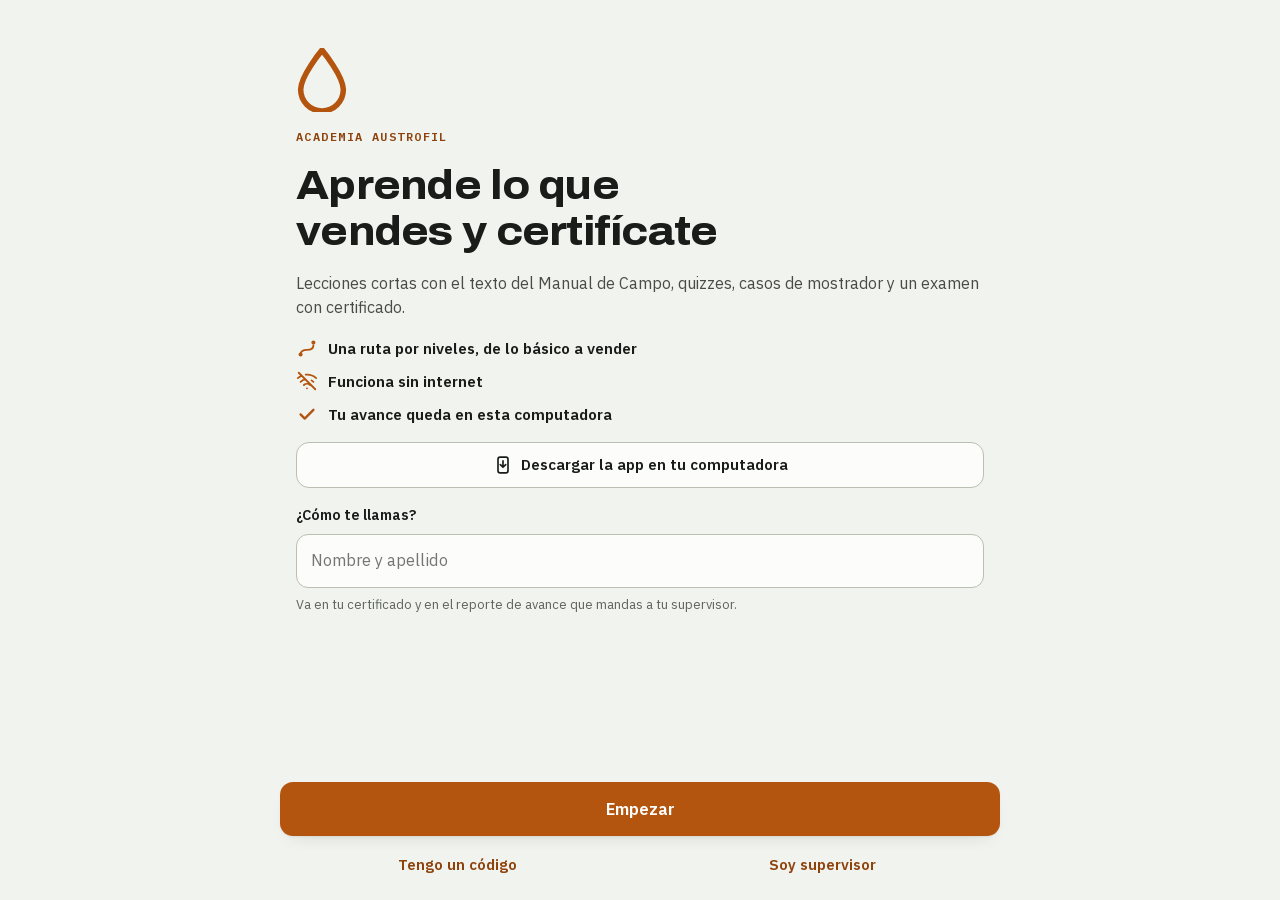
==== commit 6fd206db: "Academia Austrofil v3: pestaña Hablar (cliente de IA con coach) y botón Descargar app - Hablar: conv" ====
--- a/index.html
+++ b/index.html
@@ -2,7 +2,7 @@
 <html lang="es">
 <head>
 <meta charset="utf-8">
-<meta name="viewport" content="width=device-width, initial-scale=1, viewport-fit=cover">
+<meta name="viewport" content="width=device-width, initial-scale=1, viewport-fit=cover, interactive-widget=resizes-content">
 <title>Academia Austrofil</title>
 <meta name="description" content="Tutor para que los asesores de Austrofil aprendan la canasta de productos con el Manual de Campo, practiquen casos de mostrador y se certifiquen. Funciona sin internet.">
 <meta name="theme-color" content="#B4550F">
@@ -33,11 +33,13 @@
 <link rel="modulepreload" href="js/pantallas/yo.js">
 <link rel="modulepreload" href="js/pantallas/supervisor.js">
 <link rel="modulepreload" href="js/pantallas/revisar.js">
+<link rel="modulepreload" href="js/pantallas/hablar.js">
+<link rel="modulepreload" href="js/voz.js">
 <link rel="preload" href="datos/lineas.json" as="fetch" crossorigin="anonymous">
 <link rel="preload" href="datos/manual.json" as="fetch" crossorigin="anonymous">
 <!-- VERSIÓN: única fuente. Se ve en Yo, nombra la caché del service worker (sw.js?v=N → academia-vN)
      y avisa «Actualizar» a los celulares con una versión anterior. Súbela en cada publicación. -->
-<script>var VERSION = { n: 2, fecha: "05-10-2026" };</script>
+<script>var VERSION = { n: 3, fecha: "05-10-2026" };</script>
 <script type="module" src="js/app.js"></script>
 </head>
 <body>
@@ -77,6 +79,14 @@
     <symbol id="i-gas" viewBox="0 0 24 24"><rect x="6.5" y="7" width="11" height="14.5" rx="3" fill="none" stroke="currentColor" stroke-width="2"/><path d="M10 7V4.5h4V7M8.5 4.5h7M6.5 12h11" fill="none" stroke="currentColor" stroke-width="2" stroke-linecap="round"/></symbol>
     <symbol id="i-bidon" viewBox="0 0 24 24"><path d="M5 8l3.5-3.5H17a2 2 0 0 1 2 2V20a1 1 0 0 1-1 1H6a1 1 0 0 1-1-1z" fill="none" stroke="currentColor" stroke-width="2" stroke-linejoin="round"/><path d="M9.5 11.5l5 5M14.5 11.5l-5 5M12.5 2.5h3v2" fill="none" stroke="currentColor" stroke-width="2" stroke-linecap="round"/></symbol>
     <symbol id="i-caja" viewBox="0 0 24 24"><path d="M6 5.5v13M12 5.5v13M18 5.5V12H6" fill="none" stroke="currentColor" stroke-width="2" stroke-linecap="round" stroke-linejoin="round"/><circle cx="6" cy="4.5" r="1.8" fill="currentColor"/><circle cx="12" cy="4.5" r="1.8" fill="currentColor"/><circle cx="18" cy="4.5" r="1.8" fill="currentColor"/><circle cx="6" cy="19.5" r="1.8" fill="currentColor"/><circle cx="12" cy="19.5" r="1.8" fill="currentColor"/></symbol>
+    <symbol id="i-mic" viewBox="0 0 24 24"><rect x="9" y="2.5" width="6" height="12" rx="3" fill="none" stroke="currentColor" stroke-width="2"/><path d="M5 11a7 7 0 0 0 14 0M12 18v3.5M8.5 21.5h7" fill="none" stroke="currentColor" stroke-width="2" stroke-linecap="round"/></symbol>
+    <symbol id="i-descargar" viewBox="0 0 24 24"><rect x="6" y="2.5" width="12" height="19" rx="2.5" fill="none" stroke="currentColor" stroke-width="2"/><path d="M12 7v7.5M8.8 11.5l3.2 3.2 3.2-3.2" fill="none" stroke="currentColor" stroke-width="2" stroke-linecap="round" stroke-linejoin="round"/></symbol>
+    <symbol id="i-parlante" viewBox="0 0 24 24"><path d="M4 9.5h3.5L12 5.5v13l-4.5-4H4z" fill="none" stroke="currentColor" stroke-width="2" stroke-linejoin="round"/><path d="M15.5 9a4 4 0 0 1 0 6M18 6.5a7.5 7.5 0 0 1 0 11" fill="none" stroke="currentColor" stroke-width="2" stroke-linecap="round"/></symbol>
+    <symbol id="i-parlante-no" viewBox="0 0 24 24"><path d="M4 9.5h3.5L12 5.5v13l-4.5-4H4z" fill="none" stroke="currentColor" stroke-width="2" stroke-linejoin="round"/><path d="M16 9.5l5 5M21 9.5l-5 5" fill="none" stroke="currentColor" stroke-width="2" stroke-linecap="round"/></symbol>
+    <symbol id="i-bombilla" viewBox="0 0 24 24"><path d="M9 18h6M10 21h4M12 3a6 6 0 0 0-3.6 10.8c.7.6 1.1 1.3 1.1 2.1V16h5v-.1c0-.8.4-1.5 1.1-2.1A6 6 0 0 0 12 3z" fill="none" stroke="currentColor" stroke-width="2" stroke-linecap="round" stroke-linejoin="round"/></symbol>
+    <symbol id="i-martillo" viewBox="0 0 24 24"><path d="M13.5 3.5l7 7-2.6 2.6-7-7zM11.6 7.8L3.5 15.9a1.8 1.8 0 0 0 2.6 2.6l8.1-8.1" fill="none" stroke="currentColor" stroke-width="2" stroke-linejoin="round" stroke-linecap="round"/></symbol>
+    <symbol id="i-llave" viewBox="0 0 24 24"><path d="M14.5 4.2a4.6 4.6 0 0 0-5.8 5.9L3.6 15.2a1.9 1.9 0 0 0 2.7 2.7l5.1-5.1a4.6 4.6 0 0 0 5.9-5.8l-2.7 2.7-2.3-.6-.6-2.3z" fill="none" stroke="currentColor" stroke-width="2" stroke-linejoin="round"/></symbol>
+    <symbol id="i-agua" viewBox="0 0 24 24"><path d="M8.5 3.5S4 9 4 12.3a4.5 4.5 0 0 0 9 0C13 9 8.5 3.5 8.5 3.5zM17 10.5s-3 3.4-3 5.5a3 3 0 0 0 6 0c0-2.1-3-5.5-3-5.5z" fill="none" stroke="currentColor" stroke-width="2" stroke-linejoin="round"/></symbol>
     <symbol id="i-canasta" viewBox="0 0 24 24"><path d="M3 10h18l-2.2 9.5a1.5 1.5 0 0 1-1.5 1.2H6.7a1.5 1.5 0 0 1-1.5-1.2zM8 10l3.5-6.5M16 10l-3.5-6.5M9 14v3M15 14v3" fill="none" stroke="currentColor" stroke-width="2" stroke-linejoin="round" stroke-linecap="round"/></symbol>
   </defs>
 </svg>
@@ -85,7 +95,8 @@
 <header class="appbar">
   <div class="appbar-in">
     <a class="brandmark" href="#/ruta" aria-label="Academia Austrofil: ir a la ruta"><svg class="ico drop" aria-hidden="true"><use href="#i-gota"/></svg><span>Academia</span></a>
-    <span class="offline" id="offline" role="status" hidden><svg class="ico" aria-hidden="true"><use href="#i-sin-senal"/></svg>Sin conexión · todo funciona</span>
+    <span class="offline" id="offline" role="status" hidden><svg class="ico" aria-hidden="true"><use href="#i-sin-senal"/></svg>Sin conexión</span>
+    <button class="btn-instalar" id="btn-instalar" type="button" aria-label="Descargar la app"><svg class="ico" aria-hidden="true"><use href="#i-descargar"/></svg><span>Descargar app</span></button>
     <button class="perfil-chip" id="perfil-chip" type="button" hidden><span id="perfil-ini"></span></button>
   </div>
 </header>
@@ -100,6 +111,7 @@
     <button class="tab" type="button" data-tab="ruta"><svg class="ico" aria-hidden="true"><use href="#i-ruta"/></svg>Ruta</button>
     <button class="tab" type="button" data-tab="practicar"><svg class="ico" aria-hidden="true"><use href="#i-repaso"/></svg>Practicar<span class="badge" data-badge="practicar" hidden></span></button>
     <button class="tab" type="button" data-tab="mostrador"><svg class="ico" aria-hidden="true"><use href="#i-chat"/></svg>Mostrador</button>
+    <button class="tab" type="button" data-tab="hablar"><svg class="ico" aria-hidden="true"><use href="#i-mic"/></svg>Hablar</button>
     <button class="tab" type="button" data-tab="yo"><svg class="ico" aria-hidden="true"><use href="#i-yo"/></svg>Yo</button>
   </div>
 </nav>
--- a/css/app.css
+++ b/css/app.css
@@ -81,6 +81,10 @@
 .offline{display:flex;align-items:center;gap:6px;padding:6px 10px;border-radius:999px;background:var(--steel-wash);color:var(--steel);
   font-size:12.5px;font-weight:600;white-space:nowrap}
 .offline .ico{width:16px;height:16px}
+.btn-instalar{display:flex;align-items:center;gap:6px;min-height:40px;padding:0 12px;border-radius:999px;background:var(--amber);color:var(--on-amber);
+  font-size:13.5px;font-weight:600;white-space:nowrap;box-shadow:var(--shadow)}
+.btn-instalar .ico{width:18px;height:18px}
+@media (max-width:359px){ .btn-instalar span{display:none} .btn-instalar{padding:0 10px;min-width:44px;justify-content:center} }
 .perfil-chip{width:44px;height:44px;border-radius:50%;background:var(--amber-wash);color:var(--amber-ink);display:grid;place-items:center;
   font-family:var(--f-mono);font-weight:600;font-size:14px;border:1.5px solid color-mix(in srgb,var(--amber) 35%,transparent)}
 body.sesion .appbar{display:none}
@@ -130,8 +134,8 @@
 /* ===== pestañas abajo ===== */
 .tabbar{position:fixed;left:0;right:0;bottom:0;z-index:55;background:var(--surface);border-top:1px solid var(--rule);padding-bottom:var(--safe-b)}
 body.sesion .tabbar{display:none}
-.tabbar-in{max-width:720px;margin:0 auto;display:grid;grid-template-columns:repeat(4,1fr);height:var(--tabbar)}
-.tab{display:flex;flex-direction:column;align-items:center;justify-content:center;gap:3px;font-size:12.5px;font-weight:600;color:var(--ink-3);position:relative;text-align:center}
+.tabbar-in{max-width:720px;margin:0 auto;display:grid;grid-template-columns:repeat(5,1fr);height:var(--tabbar)}
+.tab{display:flex;flex-direction:column;align-items:center;justify-content:center;gap:3px;font-size:12px;font-weight:600;color:var(--ink-3);position:relative;text-align:center;min-width:0}
 .tab .ico{width:24px;height:24px}
 .tab.on{color:var(--amber-ink)}
 .tab.on::before{content:"";position:absolute;top:0;left:26%;right:26%;height:3px;border-radius:0 0 3px 3px;background:var(--amber)}
@@ -415,6 +419,60 @@
 .vacio{display:flex;flex-direction:column;align-items:center;gap:10px;text-align:center;color:var(--ink-2);padding:30px 10px}
 .vacio .ico{width:40px;height:40px;color:var(--ink-3)}
 
+/* ===== hablar: conversación con un cliente de IA ===== */
+.charla-stats{margin-bottom:4px}
+.seg-dif button{display:flex;flex-direction:column;align-items:center;justify-content:center;gap:1px;min-height:58px;padding:6px 4px;line-height:1.2}
+.seg-dif small{font-size:12px;font-weight:500;color:var(--ink-2)}
+.seg-dif button.on small{color:var(--amber-ink)}
+.clientes{display:grid;grid-template-columns:1fr;gap:10px}
+@media (min-width:560px){ .clientes{grid-template-columns:1fr 1fr} }
+.cliente-card{display:flex;align-items:center;gap:12px;width:100%;padding:12px 14px;min-height:76px;text-align:left;background:var(--surface);
+  border:1.5px solid var(--rule);border-radius:14px}
+.cliente-card.on{border-color:var(--amber);background:var(--amber-wash)}
+.cc-ico{flex:0 0 auto;width:44px;height:44px;border-radius:12px;display:grid;place-items:center;background:var(--amber-wash);color:var(--amber-ink)}
+.cliente-card.on .cc-ico{background:var(--amber);color:var(--on-amber)}
+.cc-ico .ico{width:24px;height:24px}
+.cc-tx{flex:1;min-width:0}
+.cc-tx b{display:block;font-family:var(--f-tit);font-variation-settings:"wdth" 108,"wght" 720;font-size:16.5px;line-height:1.25}
+.cc-tx span{display:block;font-size:13.5px;color:var(--ink-2);margin-top:2px}
+.cc-nota{font-family:var(--f-mono);font-size:13px;font-weight:600;color:var(--ok);white-space:nowrap}
+.interruptor{display:flex;align-items:center;gap:10px;margin-top:16px;min-height:44px;font-size:15px;font-weight:600;cursor:pointer}
+.interruptor input{width:22px;height:22px;accent-color:var(--amber)}
+.aviso-ia{margin-top:6px;border-color:var(--amber)}
+.aviso-ia .row .ico{color:var(--amber-ink)}
+.aviso-ia .btn{align-self:flex-start}
+.charla-top{gap:8px}
+.charla-quien{flex:1;min-width:0;display:flex;align-items:center;gap:10px}
+.charla-quien .cc-ico{width:38px;height:38px}
+.charla-quien b{display:block;font-size:16px;line-height:1.2}
+.charla-quien span{display:block;font-size:13px;color:var(--ink-2);white-space:nowrap;overflow:hidden;text-overflow:ellipsis}
+.qx.on{color:var(--amber-ink);background:var(--amber-wash)}
+.qx[disabled]{opacity:.4;cursor:default}
+.chat{display:flex;flex-direction:column;gap:10px;padding:8px 0 4px}
+.msg{max-width:86%;padding:10px 13px 11px;border-radius:16px;font-size:16px;line-height:1.45}
+.msg p{margin:0;white-space:pre-wrap}
+.msg-quien{display:block;font-family:var(--f-mono);font-size:11.5px;letter-spacing:.06em;text-transform:uppercase;font-weight:600;margin-bottom:2px}
+.msg-cliente{align-self:flex-start;background:var(--surface);border:1px solid var(--rule);border-bottom-left-radius:4px}
+.msg-cliente .msg-quien{color:var(--amber-ink)}
+.msg-asesor{align-self:flex-end;background:var(--amber-wash);border-bottom-right-radius:4px}
+.msg-asesor .msg-quien{color:var(--ink-2);text-align:right}
+.msg p.dots{animation:parpadeo 1s infinite}
+.nota-sistema{align-self:center;text-align:center;font-size:13px;color:var(--ink-3);max-width:90%}
+.nota-sistema.fuerte{color:var(--ink);font-weight:600}
+.pista{display:flex;gap:10px;align-items:flex-start;padding:12px 14px;border-radius:14px;background:var(--steel-wash);color:var(--ink);font-size:15px}
+.pista > .ico{width:22px;height:22px;color:var(--steel);flex:0 0 auto}
+.chat-fila{display:flex;align-items:flex-end;gap:8px}
+.chat-inp{min-height:50px;max-height:140px;resize:none;padding:12px 14px;line-height:1.4;overflow-y:auto}
+.chat-btn{flex:0 0 auto;width:50px;height:50px;border-radius:50%;display:grid;place-items:center;border:1.5px solid var(--rule-strong);background:var(--surface);color:var(--ink)}
+.chat-btn .ico{width:22px;height:22px}
+.chat-btn.enviar{background:var(--amber);border-color:var(--amber);color:var(--on-amber)}
+.chat-btn[disabled]{opacity:.45;cursor:default}
+.chat-btn.mic.on{background:var(--warn);border-color:var(--warn);color:#fff;animation:escuchando 1.2s ease-in-out infinite}
+@keyframes escuchando{50%{box-shadow:0 0 0 8px color-mix(in srgb,var(--warn) 25%,transparent)}}
+.chat-terminar{align-self:center;width:auto;min-height:40px}
+.evaluacion{border-color:var(--steel)}
+.eval-nota{font-size:26px}
+
 /* ===== formularios ===== */
 .field{display:flex;flex-direction:column;gap:7px}
 .field label{font-size:14.5px;font-weight:600}
@@ -457,7 +515,7 @@
 
 /* ===== computadora: con mouse, todo lo que se toca reacciona al pasar por encima ===== */
 @media (hover: hover) and (pointer: fine){
-  .lchip:hover,.nodo:not([disabled]):hover,.simcard:hover,.mrow:hover,.perfil-fila:hover,.etapa-cab:hover,.seg2 button:not(.on):hover{
+  .lchip:hover,.nodo:not([disabled]):hover,.simcard:hover,.mrow:hover,.perfil-fila:hover,.etapa-cab:hover,.seg2 button:not(.on):hover,.cliente-card:not(.on):hover{
     background:color-mix(in srgb,var(--surface-2) 60%,var(--surface))}
   .opt:not([disabled]):not(.sel):hover,.mi:not([disabled]):not(.sel):hover,.seg button:not(.on):hover{border-color:var(--amber)}
   .btn:not([disabled]):hover{filter:brightness(1.07)}
